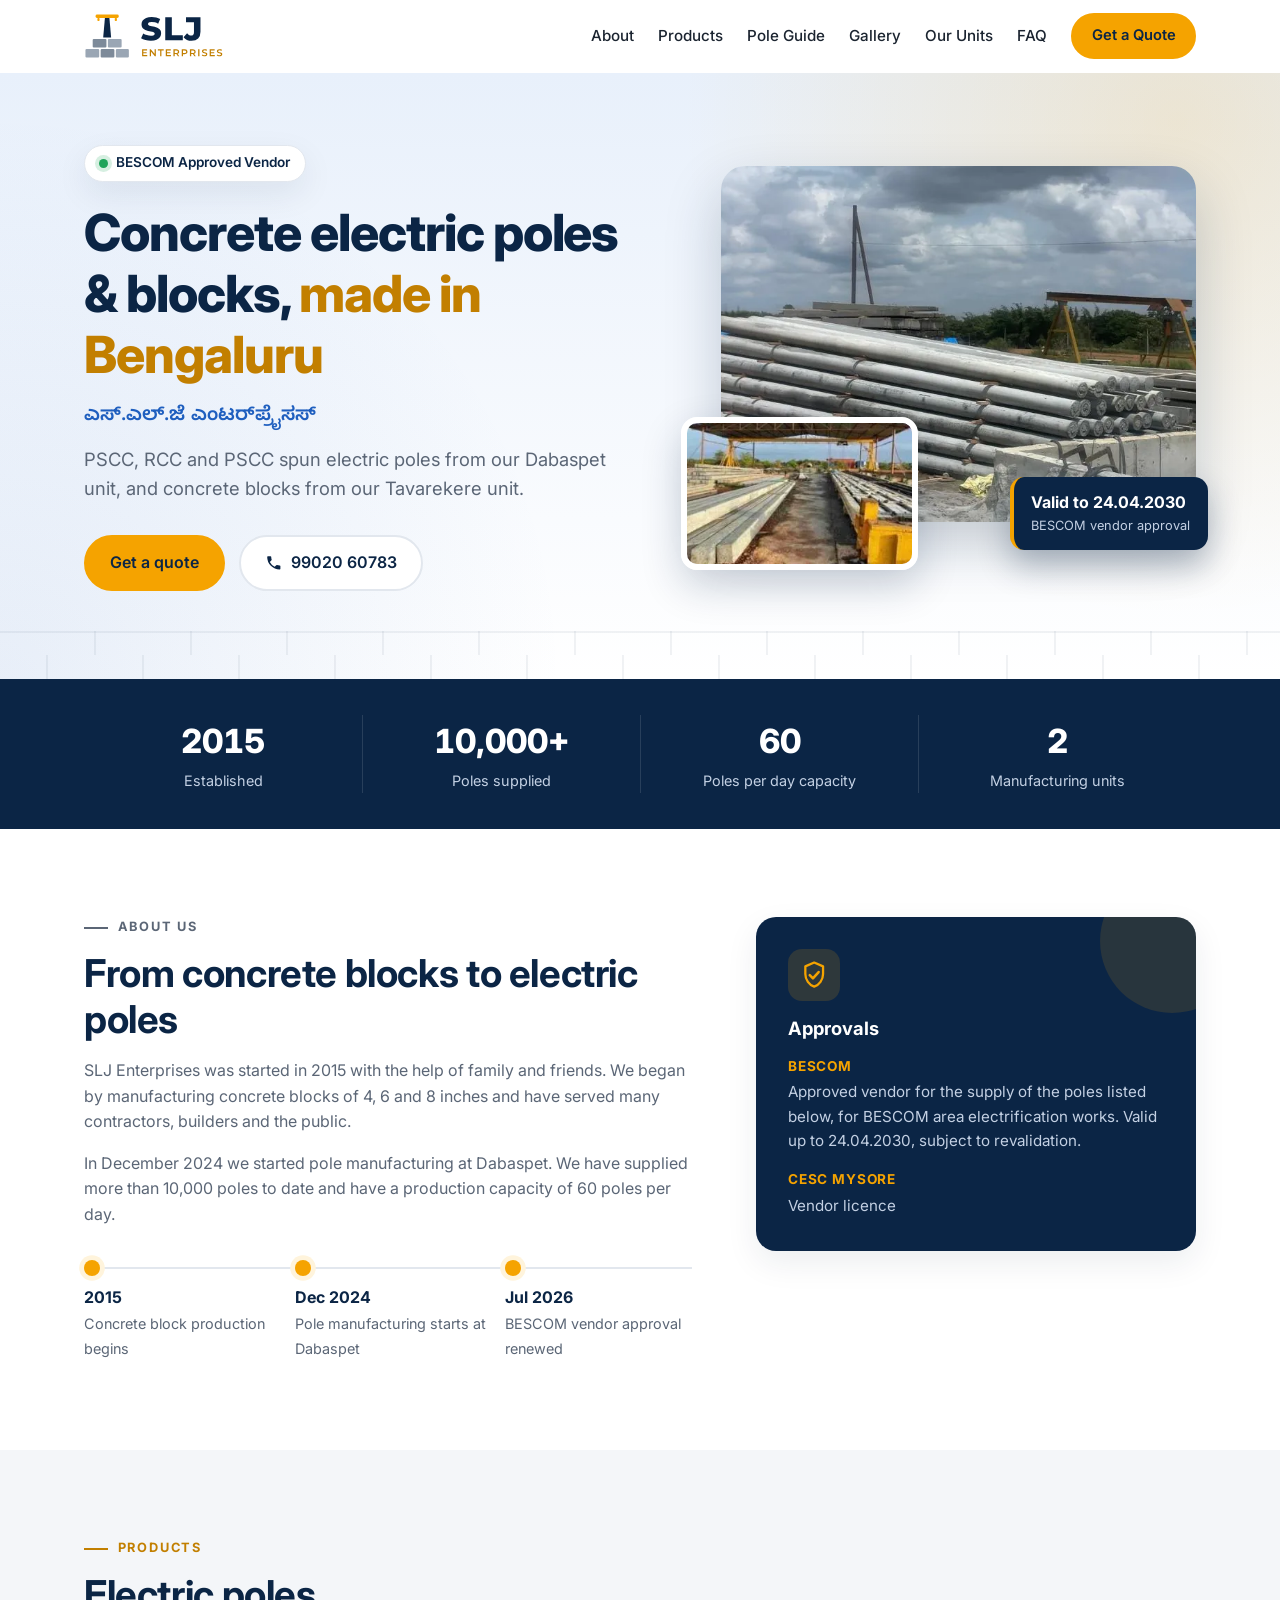
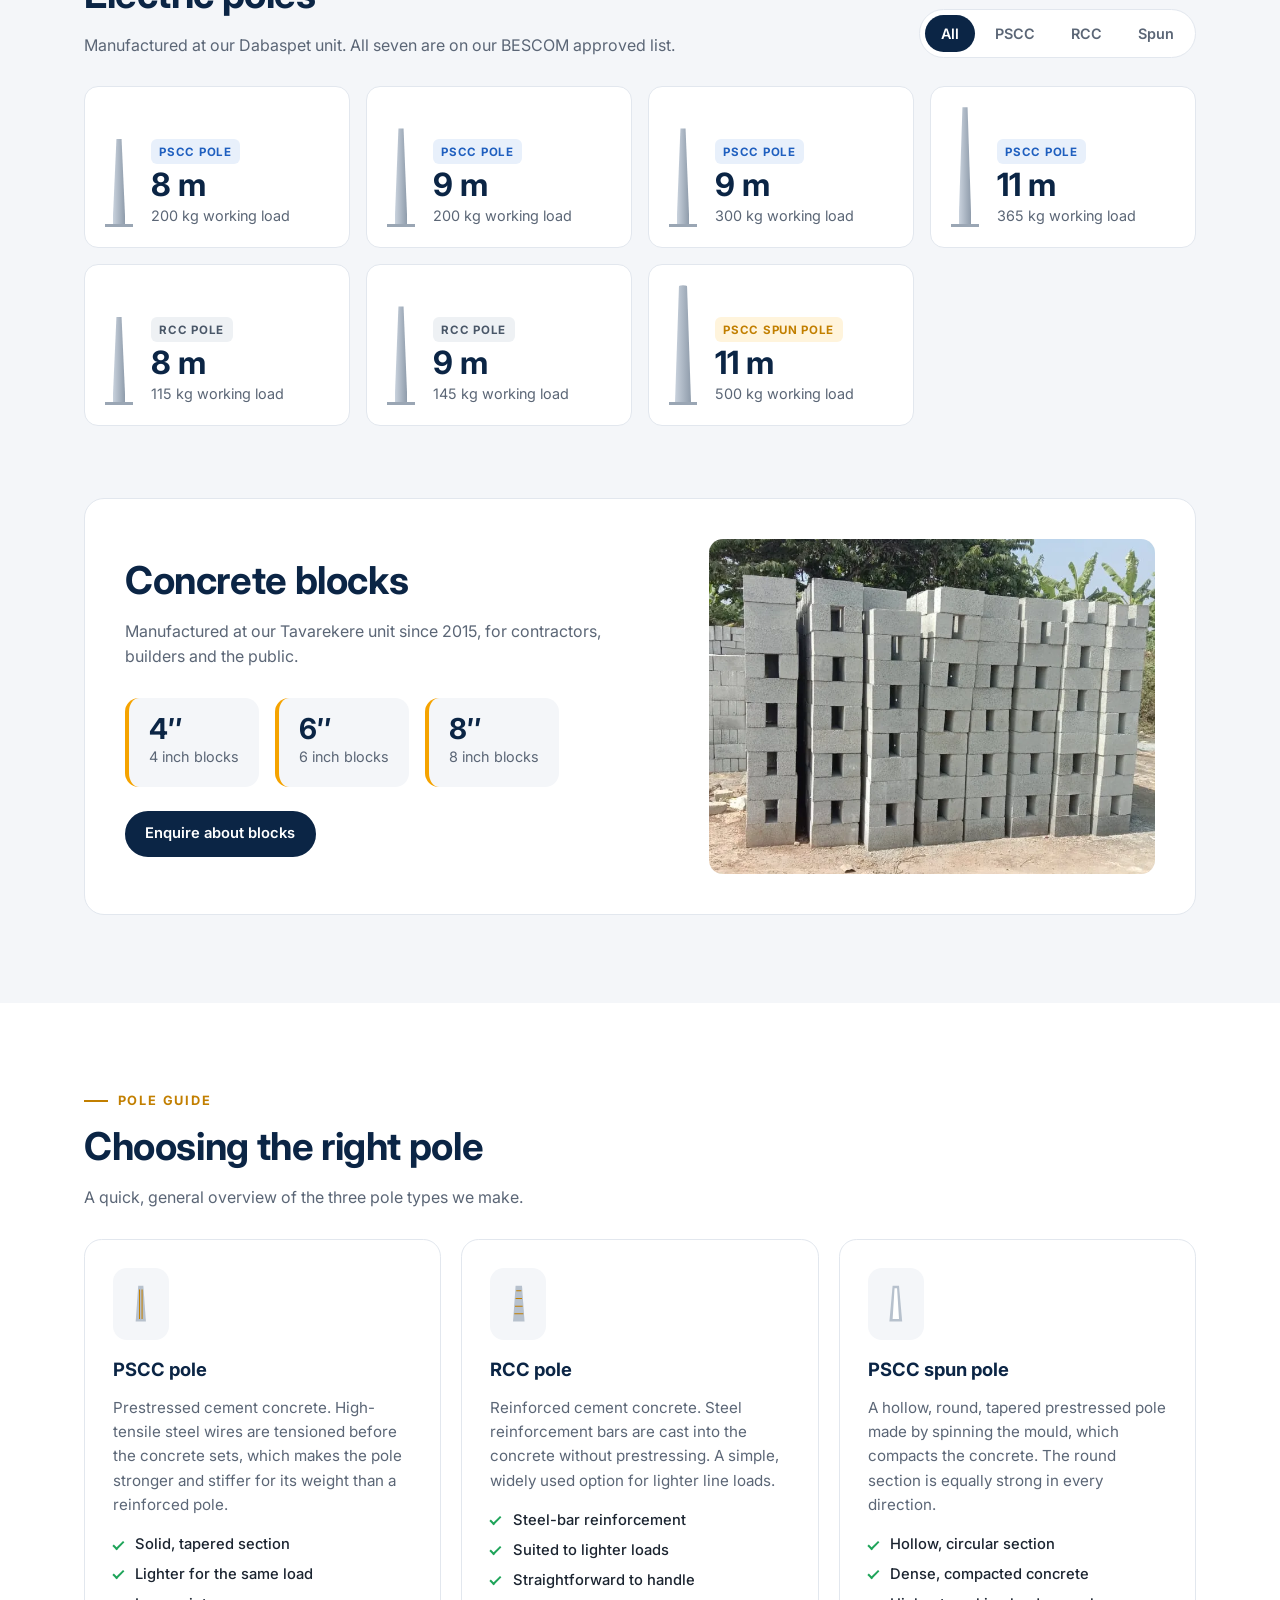
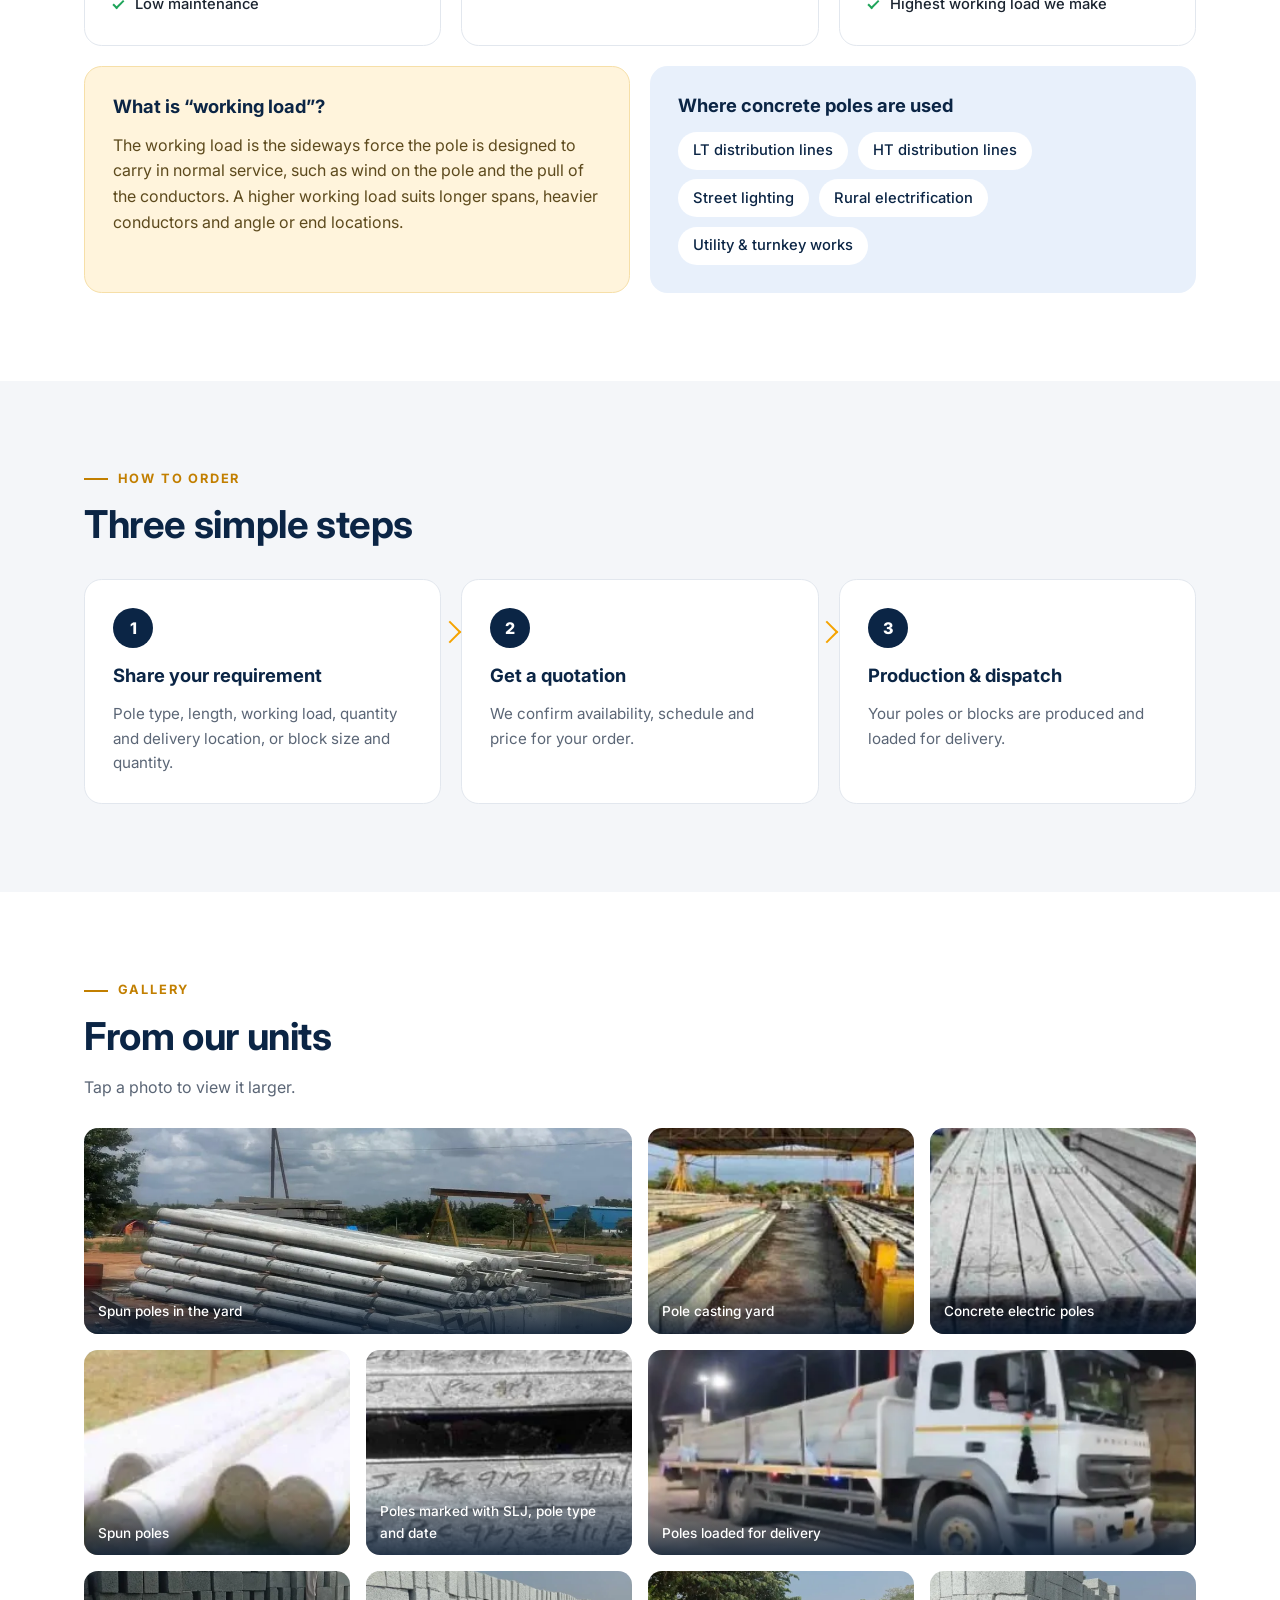
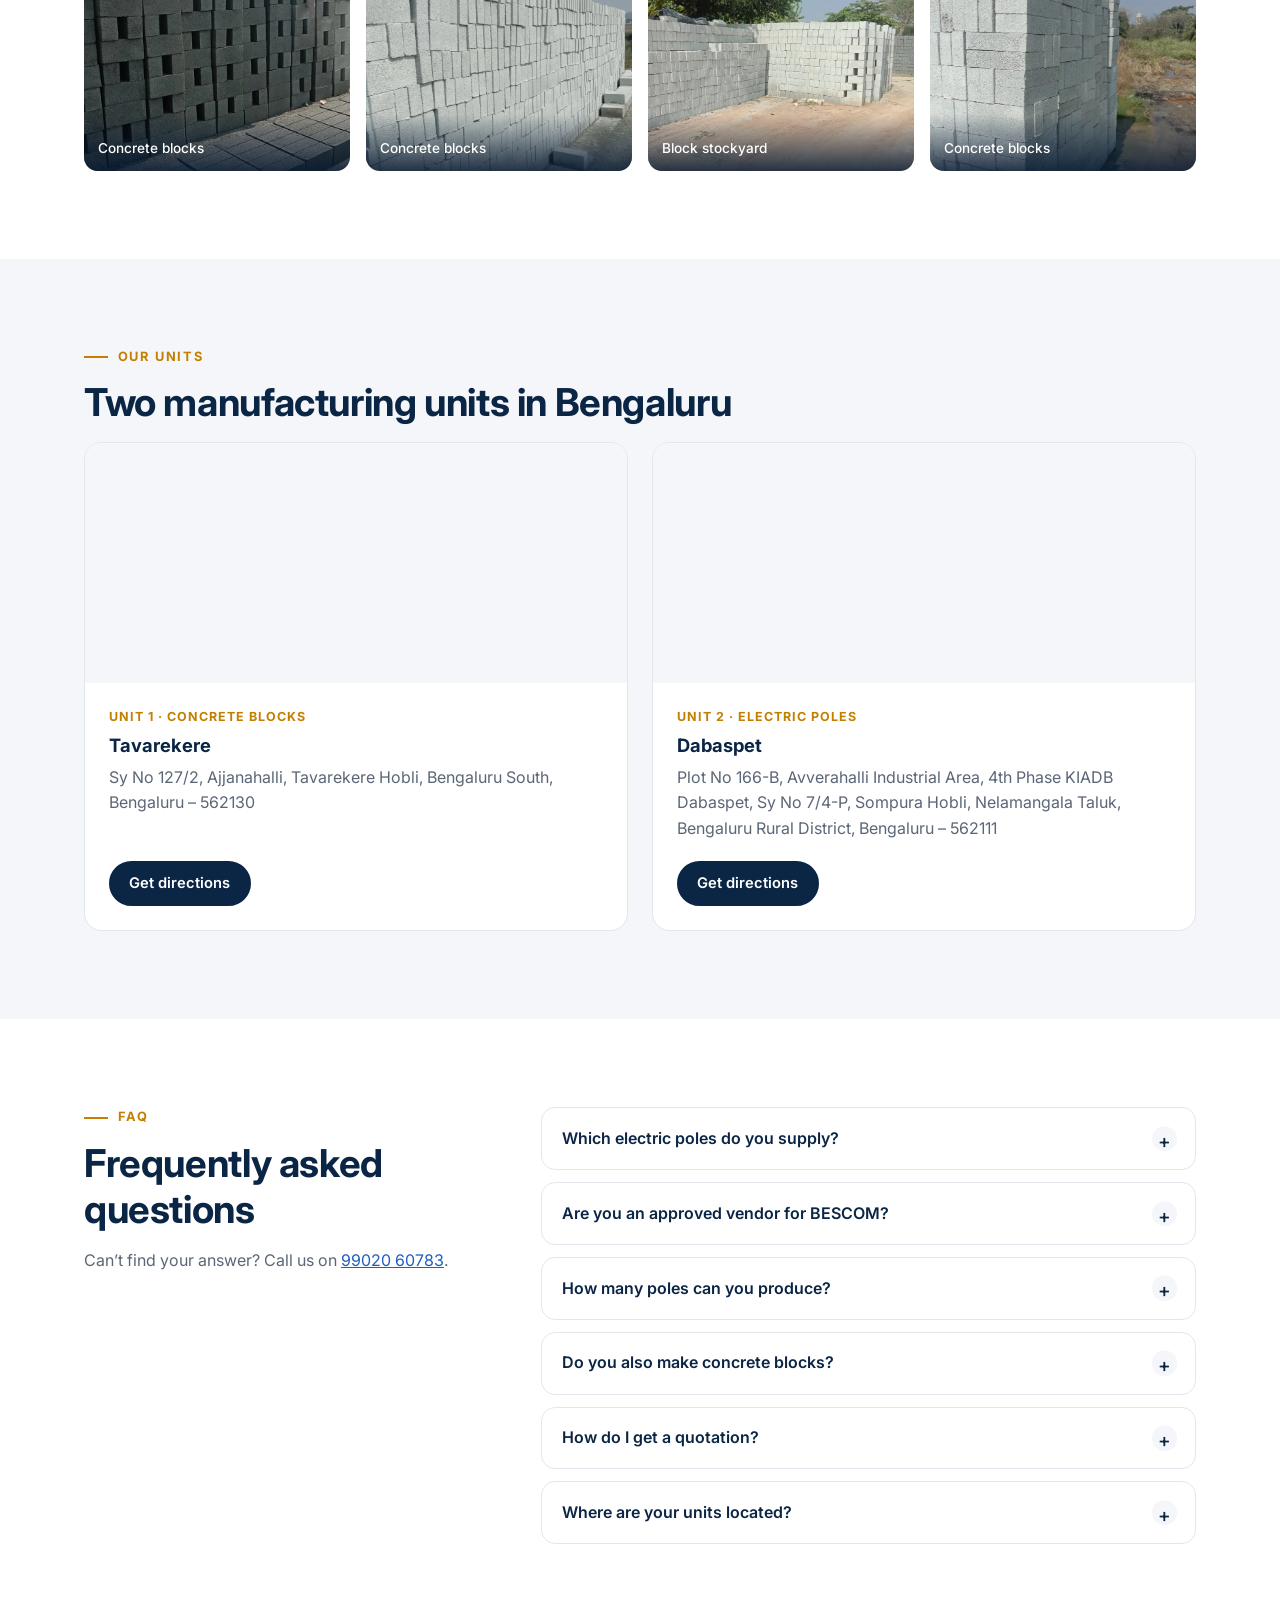
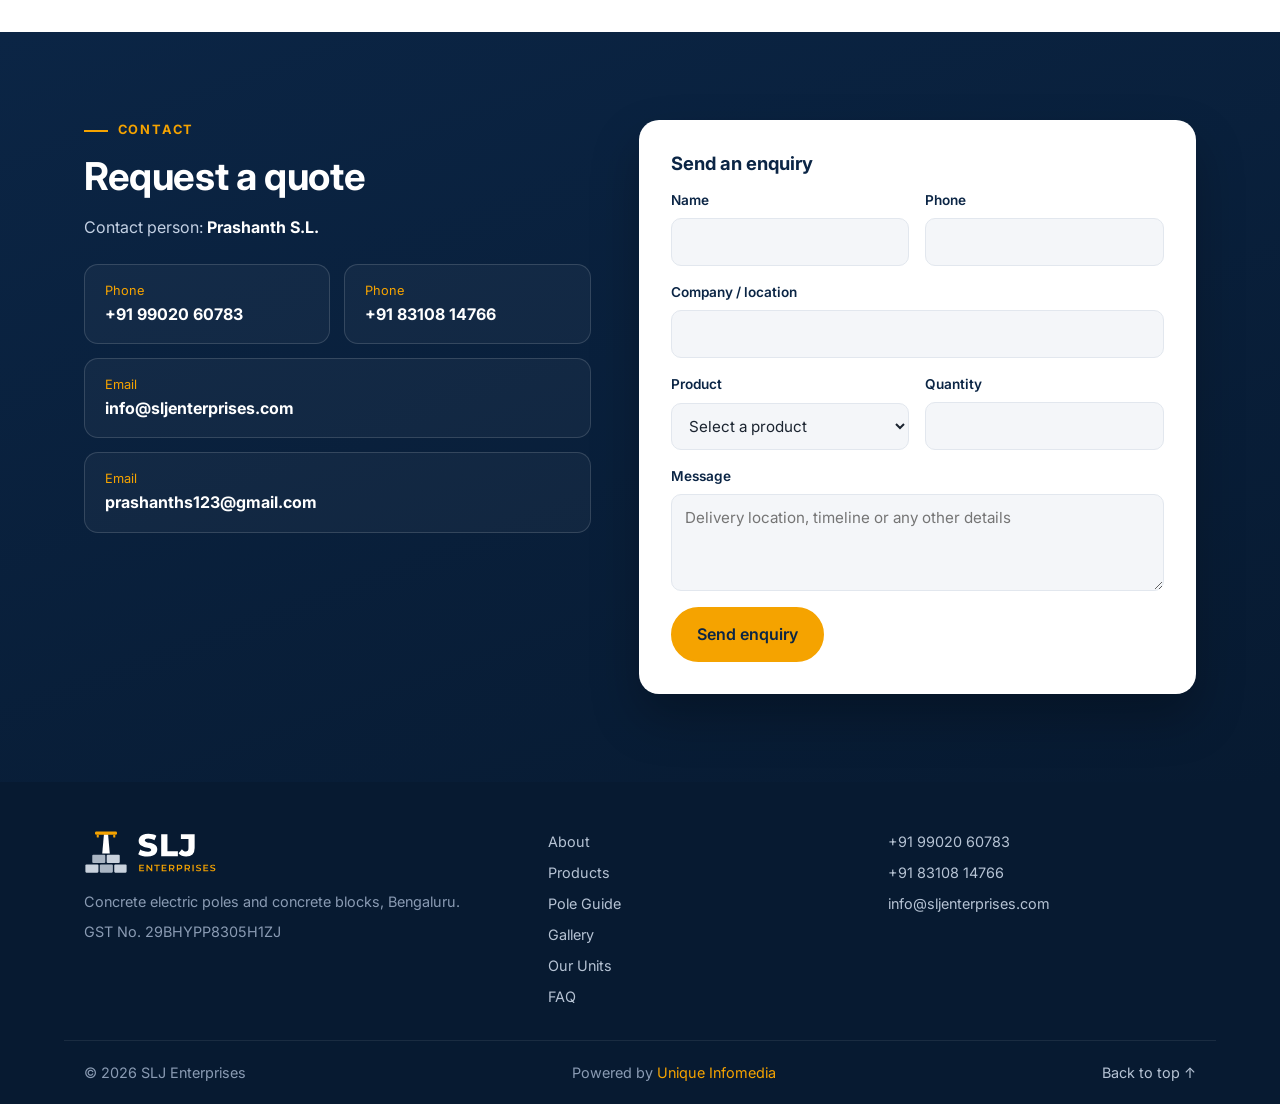
==== site/index.html @ 45c25c21 "Redesign site with new logo, pole guide, FAQ and enquiry form - New logo: electric pole standing on " ====
<!doctype html>
<html lang="en">
<head>
  <meta charset="utf-8">
  <meta name="viewport" content="width=device-width, initial-scale=1">
  <title>SLJ Enterprises | PSCC, RCC &amp; Spun Electric Poles, Concrete Blocks | Bengaluru</title>
  <meta name="description" content="SLJ Enterprises, Bengaluru: BESCOM approved vendor manufacturing PSCC, RCC and PSCC spun electric poles at Dabaspet, and concrete blocks at Tavarekere. Over 10,000 poles supplied.">
  <link rel="canonical" href="https://sljenterprises.com/">
  <meta name="theme-color" content="#0b2545">
  <meta property="og:title" content="SLJ Enterprises | Concrete Products">
  <meta property="og:description" content="BESCOM approved manufacturer of PSCC, RCC and spun electric poles, and concrete blocks, Bengaluru.">
  <meta property="og:url" content="https://sljenterprises.com/">
  <meta property="og:type" content="website">
  <meta property="og:image" content="https://sljenterprises.com/assets/img/spun-poles-yard.jpg">
  <link rel="icon" href="assets/favicon.svg?v=dev" type="image/svg+xml">
  <link rel="preconnect" href="https://fonts.googleapis.com">
  <link rel="preconnect" href="https://fonts.gstatic.com" crossorigin>
  <link href="https://fonts.googleapis.com/css2?family=Inter:wght@400;500;600;700;800&family=Noto+Sans+Kannada:wght@600&display=swap" rel="stylesheet">
  <link rel="stylesheet" href="assets/css/style.css?v=dev">
  <script type="application/ld+json">
  {
    "@context": "https://schema.org",
    "@type": "Organization",
    "name": "SLJ Enterprises",
    "url": "https://sljenterprises.com/",
    "logo": "https://sljenterprises.com/assets/logo.svg",
    "foundingDate": "2015",
    "telephone": ["+91-9902060783", "+91-8310814766"],
    "email": ["info@sljenterprises.com", "prashanths123@gmail.com"],
    "address": [
      {
        "@type": "PostalAddress",
        "streetAddress": "Sy No 127/2, Ajjanahalli, Tavarekere Hobli",
        "addressLocality": "Bengaluru South",
        "addressRegion": "Karnataka",
        "postalCode": "562130",
        "addressCountry": "IN"
      },
      {
        "@type": "PostalAddress",
        "streetAddress": "Plot No 166-B, Avverahalli Industrial Area, 4th Phase KIADB Dabaspet, Sy No 7/4-P, Sompura Hobli, Nelamangala Taluk",
        "addressLocality": "Bengaluru Rural District",
        "addressRegion": "Karnataka",
        "postalCode": "562111",
        "addressCountry": "IN"
      }
    ]
  }
  </script>
</head>
<body id="top">
  <a class="skip-link" href="#main">Skip to content</a>

  <header class="header">
    <div class="container header__inner">
      <a class="brand" href="#top" aria-label="SLJ Enterprises, back to top">
        <img src="assets/logo.svg?v=dev" alt="SLJ Enterprises" width="194" height="64">
      </a>
      <button class="nav-toggle" aria-expanded="false" aria-controls="nav" aria-label="Open menu">
        <span></span><span></span><span></span>
      </button>
      <nav class="nav" id="nav" aria-label="Main">
        <a href="#about">About</a>
        <a href="#products">Products</a>
        <a href="#guide">Pole Guide</a>
        <a href="#gallery">Gallery</a>
        <a href="#units">Our Units</a>
        <a href="#faq">FAQ</a>
        <a href="#contact" class="btn btn--small">Get a Quote</a>
      </nav>
    </div>
  </header>

  <main id="main">
    <!-- Hero -->
    <section class="hero">
      <div class="container hero__grid">
        <div class="hero__text">
          <span class="chip"><span class="chip__dot" aria-hidden="true"></span>BESCOM Approved Vendor</span>
          <h1>Concrete electric poles &amp; blocks, <span class="accent">made in Bengaluru</span></h1>
          <p class="kn" lang="kn">ಎಸ್.ಎಲ್.ಜೆ ಎಂಟರ್‌ಪ್ರೈಸಸ್</p>
          <p class="lead">PSCC, RCC and PSCC spun electric poles from our Dabaspet unit, and concrete blocks from our Tavarekere unit.</p>
          <div class="hero__actions">
            <a href="#contact" class="btn btn--amber">Get a quote</a>
            <a href="tel:+919902060783" class="btn btn--ghost">
              <svg viewBox="0 0 24 24" aria-hidden="true"><path d="M6.6 10.8a15.1 15.1 0 0 0 6.6 6.6l2.2-2.2a1 1 0 0 1 1-.25 11.4 11.4 0 0 0 3.6.57 1 1 0 0 1 1 1V20a1 1 0 0 1-1 1A17 17 0 0 1 3 4a1 1 0 0 1 1-1h3.5a1 1 0 0 1 1 1c0 1.25.2 2.45.57 3.57a1 1 0 0 1-.25 1z"/></svg>
              99020 60783
            </a>
          </div>
        </div>
        <div class="hero__media">
          <picture class="hero__main">
            <source srcset="assets/img/spun-poles-yard.webp" type="image/webp">
            <img src="assets/img/spun-poles-yard.jpg" alt="Stack of concrete spun poles in the SLJ Enterprises yard" width="960" height="512" fetchpriority="high">
          </picture>
          <picture class="hero__inset">
            <source srcset="assets/img/casting-yard.webp" type="image/webp">
            <img src="assets/img/casting-yard.jpg" alt="Pole casting yard with gantry" width="336" height="175">
          </picture>
          <div class="hero__badge">
            <strong>Valid to 24.04.2030</strong>
            <span>BESCOM vendor approval</span>
          </div>
        </div>
      </div>
    </section>

    <!-- Key numbers -->
    <section class="stats" aria-label="Key facts">
      <div class="container stats__grid">
        <div class="stat"><strong data-count="2015" data-plain="1">2015</strong><span>Established</span></div>
        <div class="stat"><strong data-count="10000" data-suffix="+">10,000+</strong><span>Poles supplied</span></div>
        <div class="stat"><strong data-count="60">60</strong><span>Poles per day capacity</span></div>
        <div class="stat"><strong data-count="2">2</strong><span>Manufacturing units</span></div>
      </div>
    </section>

    <!-- About + approval -->
    <section class="section" id="about">
      <div class="container about">
        <div>
          <p class="eyebrow">About us</p>
          <h2>From concrete blocks to electric poles</h2>
          <p>SLJ Enterprises was started in 2015 with the help of family and friends. We began by manufacturing concrete blocks of 4, 6 and 8 inches and have served many contractors, builders and the public.</p>
          <p>In December 2024 we started pole manufacturing at Dabaspet. We have supplied more than 10,000 poles to date and have a production capacity of 60 poles per day.</p>
          <ul class="timeline">
            <li><strong>2015</strong><span>Concrete block production begins</span></li>
            <li><strong>Dec 2024</strong><span>Pole manufacturing starts at Dabaspet</span></li>
            <li><strong>Jul 2026</strong><span>BESCOM vendor approval renewed</span></li>
          </ul>
        </div>
        <aside class="approval-card" aria-label="Approvals">
          <div class="approval-card__icon" aria-hidden="true">
            <svg viewBox="0 0 24 24"><path d="M12 2l7 3v6c0 4.6-3 8.7-7 10-4-1.3-7-5.4-7-10V5z" fill="none" stroke="currentColor" stroke-width="1.8" stroke-linejoin="round"/><path d="M8.5 12l2.5 2.5 4.5-5" fill="none" stroke="currentColor" stroke-width="2" stroke-linecap="round" stroke-linejoin="round"/></svg>
          </div>
          <h3>Approvals</h3>
          <dl>
            <div><dt>BESCOM</dt><dd>Approved vendor for the supply of the poles listed below, for BESCOM area electrification works. Valid up to 24.04.2030, subject to revalidation.</dd></div>
            <div><dt>CESC Mysore</dt><dd>Vendor licence</dd></div>
          </dl>
        </aside>
      </div>
    </section>

    <!-- Products -->
    <section class="section section--alt" id="products">
      <div class="container">
        <div class="section__head">
          <div>
            <p class="eyebrow">Products</p>
            <h2>Electric poles</h2>
            <p class="section__intro">Manufactured at our Dabaspet unit. All seven are on our BESCOM approved list.</p>
          </div>
          <div class="filter" role="group" aria-label="Filter poles by type">
            <button type="button" data-filter="all" aria-pressed="true">All</button>
            <button type="button" data-filter="pscc" aria-pressed="false">PSCC</button>
            <button type="button" data-filter="rcc" aria-pressed="false">RCC</button>
            <button type="button" data-filter="spun" aria-pressed="false">Spun</button>
          </div>
        </div>

        <ul class="poles">
          <li class="pole-card" data-type="pscc" style="--len: 8">
            <div class="pole-card__viz" aria-hidden="true"><span></span></div>
            <div class="pole-card__body"><span class="tag">PSCC pole</span><strong>8 m</strong><span>200 kg working load</span></div>
          </li>
          <li class="pole-card" data-type="pscc" style="--len: 9">
            <div class="pole-card__viz" aria-hidden="true"><span></span></div>
            <div class="pole-card__body"><span class="tag">PSCC pole</span><strong>9 m</strong><span>200 kg working load</span></div>
          </li>
          <li class="pole-card" data-type="pscc" style="--len: 9">
            <div class="pole-card__viz" aria-hidden="true"><span></span></div>
            <div class="pole-card__body"><span class="tag">PSCC pole</span><strong>9 m</strong><span>300 kg working load</span></div>
          </li>
          <li class="pole-card" data-type="pscc" style="--len: 11">
            <div class="pole-card__viz" aria-hidden="true"><span></span></div>
            <div class="pole-card__body"><span class="tag">PSCC pole</span><strong>11 m</strong><span>365 kg working load</span></div>
          </li>
          <li class="pole-card" data-type="rcc" style="--len: 8">
            <div class="pole-card__viz" aria-hidden="true"><span></span></div>
            <div class="pole-card__body"><span class="tag tag--rcc">RCC pole</span><strong>8 m</strong><span>115 kg working load</span></div>
          </li>
          <li class="pole-card" data-type="rcc" style="--len: 9">
            <div class="pole-card__viz" aria-hidden="true"><span></span></div>
            <div class="pole-card__body"><span class="tag tag--rcc">RCC pole</span><strong>9 m</strong><span>145 kg working load</span></div>
          </li>
          <li class="pole-card pole-card--spun" data-type="spun" style="--len: 11">
            <div class="pole-card__viz" aria-hidden="true"><span></span></div>
            <div class="pole-card__body"><span class="tag tag--spun">PSCC spun pole</span><strong>11 m</strong><span>500 kg working load</span></div>
          </li>
        </ul>

        <div class="product-row">
          <div>
            <h2>Concrete blocks</h2>
            <p class="section__intro">Manufactured at our Tavarekere unit since 2015, for contractors, builders and the public.</p>
            <ul class="sizes">
              <li><strong>4&Prime;</strong><span>4 inch blocks</span></li>
              <li><strong>6&Prime;</strong><span>6 inch blocks</span></li>
              <li><strong>8&Prime;</strong><span>8 inch blocks</span></li>
            </ul>
            <a href="#contact" class="btn btn--small product-row__cta">Enquire about blocks</a>
          </div>
          <picture class="product-row__photo">
            <source srcset="assets/img/blocks-stack-1.webp" type="image/webp">
            <img src="assets/img/blocks-stack-1.jpg" alt="Stacked concrete blocks" width="780" height="957" loading="lazy">
          </picture>
        </div>
      </div>
    </section>

    <!-- Pole guide: general product knowledge -->
    <section class="section" id="guide">
      <div class="container">
        <p class="eyebrow">Pole guide</p>
        <h2>Choosing the right pole</h2>
        <p class="section__intro">A quick, general overview of the three pole types we make.</p>
        <div class="guide">
          <article class="guide__card">
            <div class="guide__icon" aria-hidden="true"><svg viewBox="0 0 40 64"><path d="M16 4h8l4 56H12z"/><path class="wire" d="M18 10v46M22 10v46"/></svg></div>
            <h3>PSCC pole</h3>
            <p>Prestressed cement concrete. High-tensile steel wires are tensioned before the concrete sets, which makes the pole stronger and stiffer for its weight than a reinforced pole.</p>
            <ul><li>Solid, tapered section</li><li>Lighter for the same load</li><li>Low maintenance</li></ul>
          </article>
          <article class="guide__card">
            <div class="guide__icon" aria-hidden="true"><svg viewBox="0 0 40 64"><path d="M15 4h10l4 56H11z"/><path class="wire" d="M16 12h8M15 24h10M14 36h12M13 48h14"/></svg></div>
            <h3>RCC pole</h3>
            <p>Reinforced cement concrete. Steel reinforcement bars are cast into the concrete without prestressing. A simple, widely used option for lighter line loads.</p>
            <ul><li>Steel-bar reinforcement</li><li>Suited to lighter loads</li><li>Straightforward to handle</li></ul>
          </article>
          <article class="guide__card">
            <div class="guide__icon" aria-hidden="true"><svg viewBox="0 0 40 64"><path d="M15 4h10l5 56H10z"/><path class="hollow" d="M18 8h4l3 48h-10z"/></svg></div>
            <h3>PSCC spun pole</h3>
            <p>A hollow, round, tapered prestressed pole made by spinning the mould, which compacts the concrete. The round section is equally strong in every direction.</p>
            <ul><li>Hollow, circular section</li><li>Dense, compacted concrete</li><li>Highest working load we make</li></ul>
          </article>
        </div>

        <div class="guide__extra">
          <div class="note">
            <h3>What is &ldquo;working load&rdquo;?</h3>
            <p>The working load is the sideways force the pole is designed to carry in normal service, such as wind on the pole and the pull of the conductors. A higher working load suits longer spans, heavier conductors and angle or end locations.</p>
          </div>
          <div class="uses">
            <h3>Where concrete poles are used</h3>
            <ul class="tags">
              <li>LT distribution lines</li>
              <li>HT distribution lines</li>
              <li>Street lighting</li>
              <li>Rural electrification</li>
              <li>Utility &amp; turnkey works</li>
            </ul>
          </div>
        </div>
      </div>
    </section>

    <!-- How to order -->
    <section class="section section--alt" id="order">
      <div class="container">
        <p class="eyebrow">How to order</p>
        <h2>Three simple steps</h2>
        <ol class="steps">
          <li>
            <span class="steps__num">1</span>
            <h3>Share your requirement</h3>
            <p>Pole type, length, working load, quantity and delivery location, or block size and quantity.</p>
          </li>
          <li>
            <span class="steps__num">2</span>
            <h3>Get a quotation</h3>
            <p>We confirm availability, schedule and price for your order.</p>
          </li>
          <li>
            <span class="steps__num">3</span>
            <h3>Production &amp; dispatch</h3>
            <p>Your poles or blocks are produced and loaded for delivery.</p>
          </li>
        </ol>
      </div>
    </section>

    <!-- Gallery -->
    <section class="section" id="gallery">
      <div class="container">
        <p class="eyebrow">Gallery</p>
        <h2>From our units</h2>
        <p class="section__intro">Tap a photo to view it larger.</p>
        <div class="gallery">
          <figure class="gallery__wide">
            <picture><source srcset="assets/img/spun-poles-yard.webp" type="image/webp"><img src="assets/img/spun-poles-yard.jpg" alt="Stack of concrete spun poles in the yard" width="960" height="512" loading="lazy"></picture>
            <figcaption>Spun poles in the yard</figcaption>
          </figure>
          <figure>
            <picture><source srcset="assets/img/casting-yard.webp" type="image/webp"><img src="assets/img/casting-yard.jpg" alt="Pole casting yard with gantry" width="336" height="175" loading="lazy"></picture>
            <figcaption>Pole casting yard</figcaption>
          </figure>
          <figure>
            <picture><source srcset="assets/img/poles-square-stack.webp" type="image/webp"><img src="assets/img/poles-square-stack.jpg" alt="Stacked concrete electric poles" width="336" height="175" loading="lazy"></picture>
            <figcaption>Concrete electric poles</figcaption>
          </figure>
          <figure>
            <picture><source srcset="assets/img/spun-poles-closeup.webp" type="image/webp"><img src="assets/img/spun-poles-closeup.jpg" alt="Concrete spun poles" width="336" height="175" loading="lazy"></picture>
            <figcaption>Spun poles</figcaption>
          </figure>
          <figure>
            <picture><source srcset="assets/img/poles-marked.webp" type="image/webp"><img src="assets/img/poles-marked.jpg" alt="Poles marked with SLJ, pole type and date" width="336" height="175" loading="lazy"></picture>
            <figcaption>Poles marked with SLJ, pole type and date</figcaption>
          </figure>
          <figure class="gallery__wide">
            <picture><source srcset="assets/img/poles-truck-delivery.webp" type="image/webp"><img src="assets/img/poles-truck-delivery.jpg" alt="Truck loaded with concrete poles" width="631" height="307" loading="lazy"></picture>
            <figcaption>Poles loaded for delivery</figcaption>
          </figure>
          <figure>
            <picture><source srcset="assets/img/blocks-curing.webp" type="image/webp"><img src="assets/img/blocks-curing.jpg" alt="Concrete blocks" width="720" height="1280" loading="lazy"></picture>
            <figcaption>Concrete blocks</figcaption>
          </figure>
          <figure>
            <picture><source srcset="assets/img/blocks-wall.webp" type="image/webp"><img src="assets/img/blocks-wall.jpg" alt="Long stack of concrete blocks" width="780" height="957" loading="lazy"></picture>
            <figcaption>Concrete blocks</figcaption>
          </figure>
          <figure>
            <picture><source srcset="assets/img/blocks-stack-2.webp" type="image/webp"><img src="assets/img/blocks-stack-2.jpg" alt="Concrete blocks stacked in the yard" width="780" height="957" loading="lazy"></picture>
            <figcaption>Block stockyard</figcaption>
          </figure>
          <figure>
            <picture><source srcset="assets/img/blocks-stack-3.webp" type="image/webp"><img src="assets/img/blocks-stack-3.jpg" alt="Tall stack of concrete blocks" width="780" height="957" loading="lazy"></picture>
            <figcaption>Concrete blocks</figcaption>
          </figure>
        </div>
      </div>
    </section>

    <!-- Units -->
    <section class="section section--alt" id="units">
      <div class="container">
        <p class="eyebrow">Our units</p>
        <h2>Two manufacturing units in Bengaluru</h2>
        <div class="units">
          <article class="unit">
            <iframe title="Map of the Tavarekere unit" src="https://maps.google.com/maps?q=12.934910,77.373375&amp;z=15&amp;output=embed" loading="lazy" referrerpolicy="no-referrer-when-downgrade"></iframe>
            <div class="unit__body">
              <span class="unit__tag">Unit 1 &middot; Concrete blocks</span>
              <h3>Tavarekere</h3>
              <address>Sy No 127/2, Ajjanahalli, Tavarekere Hobli, Bengaluru South, Bengaluru &ndash; 562130</address>
              <a class="btn btn--small" href="https://www.google.com/maps?q=12.93490982055664,77.37337493896484&amp;z=17&amp;hl=en" target="_blank" rel="noopener">Get directions</a>
            </div>
          </article>
          <article class="unit">
            <iframe title="Map of the Dabaspet unit" src="https://maps.google.com/maps?q=13.196496,77.249687&amp;z=15&amp;output=embed" loading="lazy" referrerpolicy="no-referrer-when-downgrade"></iframe>
            <div class="unit__body">
              <span class="unit__tag">Unit 2 &middot; Electric poles</span>
              <h3>Dabaspet</h3>
              <address>Plot No 166-B, Avverahalli Industrial Area, 4th Phase KIADB Dabaspet, Sy No 7/4-P, Sompura Hobli, Nelamangala Taluk, Bengaluru Rural District, Bengaluru &ndash; 562111</address>
              <a class="btn btn--small" href="https://www.google.com/maps?q=13.19649600982666,77.24968719482422&amp;z=17&amp;hl=en" target="_blank" rel="noopener">Get directions</a>
            </div>
          </article>
        </div>
      </div>
    </section>

    <!-- FAQ -->
    <section class="section" id="faq">
      <div class="container faq">
        <div>
          <p class="eyebrow">FAQ</p>
          <h2>Frequently asked questions</h2>
          <p class="section__intro">Can&rsquo;t find your answer? Call us on <a href="tel:+919902060783">99020 60783</a>.</p>
        </div>
        <div class="faq__list">
          <details>
            <summary>Which electric poles do you supply?</summary>
            <p>PSCC poles of 8 m (200 kg), 9 m (200 kg and 300 kg) and 11 m (365 kg); RCC poles of 8 m (115 kg) and 9 m (145 kg); and an 11 m PSCC spun pole (500 kg). Figures in brackets are working loads.</p>
          </details>
          <details>
            <summary>Are you an approved vendor for BESCOM?</summary>
            <p>Yes. SLJ Enterprises is an approved vendor to BESCOM for all seven poles above. The approval was renewed in July 2026 and is valid up to 24.04.2030, subject to revalidation. We also hold a vendor licence from CESC Mysore.</p>
          </details>
          <details>
            <summary>How many poles can you produce?</summary>
            <p>Our production capacity is 60 poles per day, and we have supplied more than 10,000 poles to date.</p>
          </details>
          <details>
            <summary>Do you also make concrete blocks?</summary>
            <p>Yes. We have made concrete blocks of 4, 6 and 8 inches at our Tavarekere unit since 2015.</p>
          </details>
          <details>
            <summary>How do I get a quotation?</summary>
            <p>Use the enquiry form below or call us. Tell us the pole type, length, working load, quantity and delivery location (or block size and quantity) and we will get back to you with a quote.</p>
          </details>
          <details>
            <summary>Where are your units located?</summary>
            <p>Unit 1 (concrete blocks) is at Ajjanahalli, Tavarekere Hobli, Bengaluru South. Unit 2 (electric poles) is in the KIADB Dabaspet industrial area, Nelamangala Taluk, Bengaluru Rural District.</p>
          </details>
        </div>
      </div>
    </section>

    <!-- Contact -->
    <section class="section section--dark" id="contact">
      <div class="container contact-grid">
        <div>
          <p class="eyebrow">Contact</p>
          <h2>Request a quote</h2>
          <p>Contact person: <strong>Prashanth S.L.</strong></p>
          <div class="contact">
            <a class="contact__item" href="tel:+919902060783"><span>Phone</span><strong>+91 99020 60783</strong></a>
            <a class="contact__item" href="tel:+918310814766"><span>Phone</span><strong>+91 83108 14766</strong></a>
            <a class="contact__item contact__item--wide" href="mailto:info@sljenterprises.com?subject=Enquiry%20from%20sljenterprises.com"><span>Email</span><strong>info@sljenterprises.com</strong></a>
            <a class="contact__item contact__item--wide" href="mailto:prashanths123@gmail.com?subject=Enquiry%20from%20sljenterprises.com"><span>Email</span><strong>prashanths123@gmail.com</strong></a>
          </div>
        </div>

        <form class="form" id="enquiry-form" novalidate>
          <h3>Send an enquiry</h3>
          <div class="form__row">
            <label>Name<input name="name" type="text" autocomplete="name" required></label>
            <label>Phone<input name="phone" type="tel" autocomplete="tel" inputmode="tel" pattern="[0-9 +\-]{10,15}" required></label>
          </div>
          <label>Company / location<input name="company" type="text" autocomplete="organization"></label>
          <div class="form__row">
            <label>Product
              <select name="product" required>
                <option value="">Select a product</option>
                <option>PSCC pole 8 m - 200 kg</option>
                <option>PSCC pole 9 m - 200 kg</option>
                <option>PSCC pole 9 m - 300 kg</option>
                <option>PSCC pole 11 m - 365 kg</option>
                <option>RCC pole 8 m - 115 kg</option>
                <option>RCC pole 9 m - 145 kg</option>
                <option>PSCC spun pole 11 m - 500 kg</option>
                <option>Concrete blocks 4 inch</option>
                <option>Concrete blocks 6 inch</option>
                <option>Concrete blocks 8 inch</option>
                <option>Other / not sure</option>
              </select>
            </label>
            <label>Quantity<input name="quantity" type="text" inputmode="numeric"></label>
          </div>
          <label>Message<textarea name="message" rows="3" placeholder="Delivery location, timeline or any other details"></textarea></label>
          <button type="submit" class="btn btn--amber">Send enquiry</button>
          <p class="form__note" hidden>Your email app should now open with the enquiry filled in. Please press send there. If nothing opened, call us on 99020 60783.</p>
        </form>
      </div>
    </section>
  </main>

  <footer class="footer">
    <div class="container footer__grid">
      <div class="footer__brand">
        <img src="assets/logo-white.svg?v=dev" alt="SLJ Enterprises" width="194" height="64" loading="lazy">
        <p>Concrete electric poles and concrete blocks, Bengaluru.</p>
        <p>GST No. 29BHYPP8305H1ZJ</p>
      </div>
      <nav class="footer__links" aria-label="Footer">
        <a href="#about">About</a>
        <a href="#products">Products</a>
        <a href="#guide">Pole Guide</a>
        <a href="#gallery">Gallery</a>
        <a href="#units">Our Units</a>
        <a href="#faq">FAQ</a>
      </nav>
      <div class="footer__contact">
        <a href="tel:+919902060783">+91 99020 60783</a>
        <a href="tel:+918310814766">+91 83108 14766</a>
        <a href="mailto:info@sljenterprises.com">info@sljenterprises.com</a>
      </div>
    </div>
    <div class="container footer__bottom">
      <span>&copy; <span id="year">2026</span> SLJ Enterprises</span>
      <span>Powered by <a class="footer__credit" href="https://www.uniqueinfomedia.co.in/" target="_blank" rel="noopener">Unique Infomedia</a></span>
      <a href="#top">Back to top &uarr;</a>
    </div>
  </footer>

  <!-- Quick actions on phones -->
  <div class="action-bar" aria-label="Quick actions">
    <a href="tel:+919902060783">
      <svg viewBox="0 0 24 24" aria-hidden="true"><path d="M6.6 10.8a15.1 15.1 0 0 0 6.6 6.6l2.2-2.2a1 1 0 0 1 1-.25 11.4 11.4 0 0 0 3.6.57 1 1 0 0 1 1 1V20a1 1 0 0 1-1 1A17 17 0 0 1 3 4a1 1 0 0 1 1-1h3.5a1 1 0 0 1 1 1c0 1.25.2 2.45.57 3.57a1 1 0 0 1-.25 1z"/></svg>
      Call
    </a>
    <a href="#contact" class="action-bar__primary">Get a quote</a>
  </div>

  <dialog class="lightbox" id="lightbox" aria-label="Photo viewer">
    <figure>
      <img alt="">
      <figcaption></figcaption>
    </figure>
    <button type="button" class="lightbox__btn lightbox__close" data-close aria-label="Close">&times;</button>
    <button type="button" class="lightbox__btn lightbox__prev" data-prev aria-label="Previous photo">&lsaquo;</button>
    <button type="button" class="lightbox__btn lightbox__next" data-next aria-label="Next photo">&rsaquo;</button>
  </dialog>

  <script src="assets/js/main.js?v=dev" defer></script>
</body>
</html>
---- site/assets/css/style.css ----
/*
 * Sizes are in rem so the whole layout scales with the root font size,
 * which steps up on large and very large screens (see "Large screens").
 */
:root {
  --navy: #0b2545;
  --navy-2: #13355f;
  --blue: #1f5fbf;
  --blue-light: #e8f0fb;
  --amber: #f5a300;
  --amber-dark: #c27f00;
  --amber-light: #fff4dc;
  --concrete: #9aa6b4;
  --ink: #1b2430;
  --muted: #5b6676;
  --bg: #ffffff;
  --bg-alt: #f4f6f9;
  --border: #e2e7ee;
  --radius: 0.875rem;
  --shadow: 0 0.75rem 2rem rgba(11, 37, 69, 0.08);
  --max: 72rem;
  --gutter: 1.25rem;
  --header-h: 4.5rem;
  --section-y: 5.5rem;
}

*, *::before, *::after { box-sizing: border-box; }

html { font-size: 100%; scroll-behavior: smooth; scroll-padding-top: calc(var(--header-h) + 0.5rem); }

body {
  margin: 0;
  font-family: "Inter", system-ui, -apple-system, "Segoe UI", Roboto, sans-serif;
  color: var(--ink);
  background: var(--bg);
  line-height: 1.6;
}

img { max-width: 100%; height: auto; display: block; }
a { color: var(--blue); }
h1, h2, h3 { line-height: 1.2; margin: 0 0 1rem; color: var(--navy); }
h1 { font-size: clamp(2rem, 4vw, 3.4rem); font-weight: 800; letter-spacing: -0.02em; }
h2 { font-size: clamp(1.6rem, 3vw, 2.4rem); font-weight: 700; letter-spacing: -0.01em; }
h3 { font-size: 1.15rem; font-weight: 700; }
p { margin: 0 0 1rem; }
address { font-style: normal; }
:focus-visible { outline: 3px solid var(--amber); outline-offset: 2px; }

.container { width: 100%; max-width: var(--max); margin: 0 auto; padding: 0 var(--gutter); }

.skip-link { position: absolute; left: -999px; top: 0.5rem; z-index: 100; background: var(--navy); color: #fff; padding: 0.5rem 1rem; border-radius: 0.5rem; }
.skip-link:focus { left: 0.5rem; }

.eyebrow {
  font-size: 0.8rem;
  font-weight: 700;
  letter-spacing: 0.14em;
  text-transform: uppercase;
  color: var(--amber-dark);
  margin-bottom: 0.75rem;
}
.eyebrow::before { content: ""; display: inline-block; width: 1.5rem; height: 2px; background: currentColor; vertical-align: middle; margin-right: 0.6rem; }

/* Buttons */
.btn {
  display: inline-flex;
  align-items: center;
  gap: 0.5rem;
  padding: 0.8rem 1.5rem;
  border-radius: 999px;
  background: var(--navy);
  color: #fff;
  font: inherit;
  font-weight: 600;
  text-decoration: none;
  border: 2px solid var(--navy);
  cursor: pointer;
  transition: background 0.2s, color 0.2s, border-color 0.2s, transform 0.2s, box-shadow 0.2s;
}
.btn:hover { background: var(--blue); border-color: var(--blue); transform: translateY(-2px); box-shadow: 0 0.5rem 1.25rem rgba(31, 95, 191, 0.25); }
.btn svg { width: 1.1em; height: 1.1em; fill: currentColor; }
.btn--amber { background: var(--amber); border-color: var(--amber); color: var(--navy); }
.btn--amber:hover { background: #ffb51f; border-color: #ffb51f; box-shadow: 0 0.5rem 1.25rem rgba(245, 163, 0, 0.35); }
.btn--ghost { background: #fff; color: var(--navy); border-color: var(--border); }
.btn--ghost:hover { background: var(--navy); border-color: var(--navy); color: #fff; }
.btn--small { padding: 0.55rem 1.15rem; font-size: 0.92rem; }

/* Header */
.header {
  position: sticky;
  top: 0;
  z-index: 20;
  background: rgba(255, 255, 255, 0.96);
  backdrop-filter: blur(10px);
  border-bottom: 1px solid transparent;
  transition: box-shadow 0.25s, border-color 0.25s;
}
.header.is-scrolled { border-color: var(--border); box-shadow: 0 0.25rem 1.25rem rgba(11, 37, 69, 0.07); }
.header__inner { display: flex; align-items: center; justify-content: space-between; height: var(--header-h); }
.brand { display: flex; align-items: center; }
.brand img { height: 2.9rem; width: auto; }
.nav { display: flex; align-items: center; gap: 1.5rem; }
.nav a:not(.btn) { position: relative; color: var(--ink); text-decoration: none; font-weight: 500; font-size: 0.95rem; padding: 0.25rem 0; }
.nav a:not(.btn)::after { content: ""; position: absolute; left: 0; right: 100%; bottom: -0.15rem; height: 2px; background: var(--amber); transition: right 0.25s; }
.nav a:not(.btn):hover::after, .nav a.is-active::after { right: 0; }
.nav a.is-active { color: var(--navy); font-weight: 600; }
.nav .btn { color: var(--navy); background: var(--amber); border-color: var(--amber); }
.nav .btn:hover { color: #fff; background: var(--navy); border-color: var(--navy); }

.nav-toggle { display: none; background: none; border: 0; padding: 0.5rem; cursor: pointer; }
.nav-toggle span { display: block; width: 24px; height: 2px; margin: 5px 0; background: var(--navy); transition: transform 0.2s, opacity 0.2s; }
.nav-toggle[aria-expanded="true"] span:nth-child(1) { transform: translateY(7px) rotate(45deg); }
.nav-toggle[aria-expanded="true"] span:nth-child(2) { opacity: 0; }
.nav-toggle[aria-expanded="true"] span:nth-child(3) { transform: translateY(-7px) rotate(-45deg); }

/* Hero */
.hero {
  position: relative;
  padding: 4.5rem 0 5.5rem;
  overflow: hidden;
  background:
    radial-gradient(circle at 92% 8%, rgba(245, 163, 0, 0.16), transparent 38%),
    radial-gradient(circle at 0% 100%, rgba(31, 95, 191, 0.10), transparent 40%),
    linear-gradient(180deg, var(--blue-light), var(--bg));
}
.hero::after {
  /* faint block pattern, a nod to the concrete blocks */
  content: "";
  position: absolute;
  inset: auto 0 0 0;
  height: 3rem;
  background:
    linear-gradient(90deg, transparent 0 calc(100% - 2px), rgba(11, 37, 69, 0.06) 0) 0 0 / 6rem 1.5rem,
    linear-gradient(90deg, transparent 0 calc(100% - 2px), rgba(11, 37, 69, 0.06) 0) 3rem 1.5rem / 6rem 1.5rem,
    linear-gradient(rgba(11, 37, 69, 0.06) 2px, transparent 0) 0 0 / 100% 1.5rem;
  background-repeat: repeat-x;
  pointer-events: none;
}
.hero__grid { display: grid; grid-template-columns: 1.05fr 1fr; gap: 3.5rem; align-items: center; }
.chip {
  display: inline-flex;
  align-items: center;
  gap: 0.5rem;
  padding: 0.4rem 0.9rem;
  border-radius: 999px;
  background: #fff;
  border: 1px solid var(--border);
  box-shadow: var(--shadow);
  font-size: 0.85rem;
  font-weight: 600;
  color: var(--navy);
  margin-bottom: 1.25rem;
}
.chip__dot { width: 0.55rem; height: 0.55rem; border-radius: 50%; background: #1fa45a; box-shadow: 0 0 0 0.25rem rgba(31, 164, 90, 0.18); }
.accent { color: var(--amber-dark); }
.kn { font-family: "Noto Sans Kannada", sans-serif; font-size: 1.2rem; font-weight: 600; color: var(--blue); margin-bottom: 0.75rem; }
.lead { font-size: 1.15rem; color: var(--muted); max-width: 34rem; margin-bottom: 2rem; }
.hero__actions { display: flex; flex-wrap: wrap; gap: 0.875rem; }

.hero__media { position: relative; padding: 0 0 3rem 2.5rem; }
.hero__main img {
  width: 100%;
  aspect-ratio: 4 / 3;
  object-fit: cover;
  border-radius: 1.5rem;
  box-shadow: 0 1.5rem 3.5rem rgba(11, 37, 69, 0.22);
}
.hero__inset {
  position: absolute;
  left: 0;
  bottom: 0;
  width: 46%;
  border: 0.375rem solid #fff;
  border-radius: 1rem;
  overflow: hidden;
  box-shadow: 0 1rem 2.5rem rgba(11, 37, 69, 0.2);
}
.hero__inset img { width: 100%; aspect-ratio: 16 / 10; object-fit: cover; }
.hero__badge {
  position: absolute;
  right: -0.75rem;
  bottom: 1.25rem;
  display: flex;
  flex-direction: column;
  padding: 0.85rem 1.1rem;
  border-radius: 0.875rem;
  background: var(--navy);
  color: #c3d0e3;
  font-size: 0.8rem;
  box-shadow: 0 1rem 2rem rgba(11, 37, 69, 0.3);
  border-left: 4px solid var(--amber);
}
.hero__badge strong { color: #fff; font-size: 1rem; }

/* Stats */
.stats { background: var(--navy); color: #c3d0e3; position: relative; }
.stats__grid { display: grid; grid-template-columns: repeat(4, 1fr); padding-top: 2.25rem; padding-bottom: 2.25rem; }
.stat { text-align: center; padding: 0 1rem; }
.stat + .stat { border-left: 1px solid rgba(255, 255, 255, 0.12); }
.stat strong { display: block; font-size: clamp(1.6rem, 2.6vw, 2.4rem); font-weight: 800; color: #fff; font-variant-numeric: tabular-nums; }
.stat span { font-size: 0.9rem; }

/* Sections */
.section { padding: var(--section-y) 0; }
.section--alt { background: var(--bg-alt); }
.section--dark { background: linear-gradient(160deg, var(--navy), #071a31); color: #d8e2f0; }
.section--dark h2, .section--dark h3 { color: #fff; }
.section--dark .eyebrow { color: var(--amber); }
.section--dark p { color: #c3d0e3; }
.section--dark strong { color: #fff; }
.section__intro { color: var(--muted); margin-bottom: 1.75rem; max-width: 42rem; }
.section__head { display: flex; justify-content: space-between; align-items: flex-end; gap: 1.5rem; flex-wrap: wrap; }

/* About */
.about { display: grid; grid-template-columns: 1.4fr 1fr; gap: 3.5rem; align-items: start; }
.about p { color: var(--muted); }
.timeline { list-style: none; padding: 0; margin: 2rem 0 0; display: grid; grid-template-columns: repeat(3, 1fr); gap: 1rem; position: relative; }
.timeline::before { content: ""; position: absolute; left: 0.5rem; right: 0.5rem; top: 0.45rem; height: 2px; background: var(--border); }
.timeline li { position: relative; padding-top: 1.6rem; }
.timeline li::before { content: ""; position: absolute; top: 0; left: 0; width: 1rem; height: 1rem; border-radius: 50%; background: var(--amber); box-shadow: 0 0 0 0.3rem var(--amber-light); }
.timeline strong { display: block; color: var(--navy); }
.timeline span { color: var(--muted); font-size: 0.9rem; }

.approval-card {
  padding: 2rem;
  border-radius: 1.25rem;
  background: var(--navy);
  color: #c3d0e3;
  box-shadow: var(--shadow);
  position: relative;
  overflow: hidden;
}
.approval-card::after { content: ""; position: absolute; right: -3rem; top: -3rem; width: 9rem; height: 9rem; border-radius: 50%; background: rgba(245, 163, 0, 0.12); }
.approval-card__icon { width: 3.25rem; height: 3.25rem; display: grid; place-items: center; border-radius: 0.875rem; background: rgba(245, 163, 0, 0.15); color: var(--amber); margin-bottom: 1rem; }
.approval-card__icon svg { width: 1.9rem; height: 1.9rem; }
.approval-card h3 { color: #fff; }
.approval-card dl { margin: 0; display: grid; gap: 1rem; }
.approval-card dt { color: var(--amber); font-weight: 700; font-size: 0.85rem; letter-spacing: 0.06em; text-transform: uppercase; }
.approval-card dd { margin: 0.2rem 0 0; font-size: 0.95rem; }

/* Product filter */
.filter { display: inline-flex; gap: 0.25rem; padding: 0.3rem; border-radius: 999px; background: #fff; border: 1px solid var(--border); margin-bottom: 1.75rem; }
.filter button { font: inherit; font-size: 0.9rem; font-weight: 600; border: 0; background: transparent; color: var(--muted); padding: 0.45rem 1rem; border-radius: 999px; cursor: pointer; transition: background 0.2s, color 0.2s; }
.filter button:hover { color: var(--navy); }
.filter button[aria-pressed="true"] { background: var(--navy); color: #fff; }

/* Pole cards with a to-scale pole drawing */
.poles { list-style: none; padding: 0; margin: 0; display: grid; grid-template-columns: repeat(4, 1fr); gap: 1rem; }
.pole-card {
  display: flex;
  align-items: flex-end;
  gap: 1.1rem;
  padding: 1.25rem;
  background: #fff;
  border: 1px solid var(--border);
  border-radius: var(--radius);
  transition: transform 0.25s, box-shadow 0.25s, border-color 0.25s;
}
.pole-card[hidden] { display: none; }
.pole-card:hover { transform: translateY(-4px); box-shadow: var(--shadow); border-color: transparent; }
.pole-card__viz { width: 1.75rem; height: 7.5rem; display: flex; align-items: flex-end; justify-content: center; border-bottom: 3px solid var(--concrete); }
.pole-card__viz span {
  display: block;
  width: 0.8rem;
  height: calc(var(--len) / 11 * 100%);
  background: linear-gradient(90deg, #c9d2dd, #8f9cab);
  clip-path: polygon(30% 0, 70% 0, 100% 100%, 0 100%);
  position: relative;
}
.pole-card--spun .pole-card__viz span { width: 1rem; clip-path: polygon(25% 0, 75% 0, 100% 100%, 0 100%); border-radius: 0.5rem 0.5rem 0 0; }
.pole-card__body { display: flex; flex-direction: column; gap: 0.15rem; }
.pole-card__body strong { font-size: 2rem; line-height: 1.1; color: var(--navy); }
.pole-card__body > span:last-child { color: var(--muted); font-size: 0.9rem; }
.tag { align-self: flex-start; font-size: 0.72rem; font-weight: 700; letter-spacing: 0.06em; text-transform: uppercase; padding: 0.2rem 0.55rem; border-radius: 0.375rem; background: var(--blue-light); color: var(--blue); }
.tag--rcc { background: #eef1f4; color: #4a5768; }
.tag--spun { background: var(--amber-light); color: var(--amber-dark); }

.product-row { display: grid; grid-template-columns: 1.2fr 1fr; gap: 3rem; align-items: center; margin-top: 4.5rem; padding: 2.5rem; background: #fff; border-radius: 1.25rem; border: 1px solid var(--border); }
.product-row__photo img { width: 100%; aspect-ratio: 4 / 3; object-fit: cover; border-radius: var(--radius); }
.product-row__cta { margin-top: 1.5rem; }
.sizes { list-style: none; padding: 0; margin: 0; display: flex; gap: 1rem; flex-wrap: wrap; }
.sizes li { min-width: 7.5rem; padding: 1.1rem 1.25rem; border-radius: var(--radius); background: var(--bg-alt); border-left: 4px solid var(--amber); }
.sizes strong { display: block; font-size: 1.8rem; color: var(--navy); line-height: 1; }
.sizes span { color: var(--muted); font-size: 0.9rem; }

/* Pole guide */
.guide { display: grid; grid-template-columns: repeat(3, 1fr); gap: 1.25rem; }
.guide__card { padding: 1.75rem; border: 1px solid var(--border); border-radius: 1.1rem; background: #fff; transition: box-shadow 0.25s, transform 0.25s; }
.guide__card:hover { box-shadow: var(--shadow); transform: translateY(-3px); }
.guide__icon { width: 3.5rem; height: 4.5rem; display: grid; place-items: center; border-radius: 0.875rem; background: var(--bg-alt); margin-bottom: 1.1rem; }
.guide__icon svg { width: 1.6rem; height: 3.2rem; }
.guide__icon path { fill: #b7c1cd; }
.guide__icon .wire { fill: none; stroke: var(--amber-dark); stroke-width: 1.6; }
.guide__icon .hollow { fill: #fff; }
.guide__card p { color: var(--muted); font-size: 0.95rem; }
.guide__card ul { list-style: none; padding: 0; margin: 0; display: grid; gap: 0.4rem; }
.guide__card li { position: relative; padding-left: 1.4rem; font-size: 0.92rem; font-weight: 500; }
.guide__card li::before { content: ""; position: absolute; left: 0; top: 0.45rem; width: 0.7rem; height: 0.4rem; border-left: 2px solid #1fa45a; border-bottom: 2px solid #1fa45a; transform: rotate(-45deg); }
.guide__extra { display: grid; grid-template-columns: 1fr 1fr; gap: 1.25rem; margin-top: 1.25rem; }
.note { padding: 1.75rem; border-radius: 1.1rem; background: var(--amber-light); border: 1px solid #f6dfa8; }
.note p { margin: 0; color: #5d4a1d; }
.uses { padding: 1.75rem; border-radius: 1.1rem; background: var(--blue-light); }
.tags { list-style: none; padding: 0; margin: 0; display: flex; flex-wrap: wrap; gap: 0.6rem; }
.tags li { padding: 0.45rem 0.95rem; border-radius: 999px; background: #fff; color: var(--navy); font-weight: 500; font-size: 0.92rem; }

/* How to order */
.steps { list-style: none; padding: 0; margin: 2rem 0 0; display: grid; grid-template-columns: repeat(3, 1fr); gap: 1.25rem; counter-reset: step; }
.steps li { position: relative; padding: 1.75rem; background: #fff; border-radius: 1.1rem; border: 1px solid var(--border); }
.steps li:not(:last-child)::after { content: ""; position: absolute; top: 2.75rem; right: -1.1rem; width: 1rem; height: 1rem; border-top: 2px solid var(--amber); border-right: 2px solid var(--amber); transform: rotate(45deg); z-index: 1; }
.steps__num { display: grid; place-items: center; width: 2.5rem; height: 2.5rem; border-radius: 50%; background: var(--navy); color: #fff; font-weight: 800; margin-bottom: 1rem; }
.steps p { color: var(--muted); margin: 0; font-size: 0.95rem; }

/* Gallery */
.gallery { display: grid; grid-template-columns: repeat(4, 1fr); grid-auto-flow: dense; gap: 1rem; }
.gallery figure { position: relative; margin: 0; border-radius: var(--radius); overflow: hidden; cursor: zoom-in; background: var(--bg-alt); }
.gallery__wide { grid-column: span 2; }
.gallery img { width: 100%; height: 100%; aspect-ratio: 4 / 3; object-fit: cover; transition: transform 0.5s; }
.gallery__wide img { aspect-ratio: 8 / 3; }
.gallery figure:hover img, .gallery figure:focus-visible img { transform: scale(1.06); }
.gallery figcaption {
  position: absolute;
  inset: auto 0 0 0;
  padding: 1.5rem 0.9rem 0.7rem;
  font-size: 0.85rem;
  font-weight: 500;
  color: #fff;
  background: linear-gradient(transparent, rgba(7, 26, 49, 0.85));
}

/* Lightbox */
.lightbox { border: 0; padding: 0; background: transparent; max-width: 100vw; max-height: 100vh; width: 100vw; height: 100vh; }
.lightbox::backdrop { background: rgba(7, 26, 49, 0.92); }
.lightbox figure { margin: 0; height: 100%; display: flex; flex-direction: column; align-items: center; justify-content: center; gap: 0.75rem; padding: 4rem 4.5rem 2rem; }
.lightbox img { max-width: 100%; max-height: calc(100vh - 8rem); width: auto; border-radius: 0.75rem; object-fit: contain; }
.lightbox figcaption { color: #fff; font-weight: 500; }
.lightbox__btn { position: fixed; display: grid; place-items: center; width: 3rem; height: 3rem; border-radius: 50%; border: 0; background: rgba(255, 255, 255, 0.12); color: #fff; font-size: 2rem; line-height: 1; cursor: pointer; }
.lightbox__btn:hover { background: var(--amber); color: var(--navy); }
.lightbox__close { top: 1rem; right: 1rem; }
.lightbox__prev { left: 1rem; top: 50%; transform: translateY(-50%); }
.lightbox__next { right: 1rem; top: 50%; transform: translateY(-50%); }

/* Units */
.units { display: grid; grid-template-columns: repeat(2, 1fr); gap: 1.5rem; }
.unit { border: 1px solid var(--border); border-radius: 1.1rem; overflow: hidden; display: flex; flex-direction: column; background: #fff; transition: box-shadow 0.25s; }
.unit:hover { box-shadow: var(--shadow); }
.unit iframe { width: 100%; height: 15rem; border: 0; display: block; background: var(--bg-alt); }
.unit__body { padding: 1.5rem; display: flex; flex-direction: column; gap: 0.5rem; align-items: flex-start; flex: 1; }
.unit__body h3 { margin: 0; }
.unit__body address { color: var(--muted); margin-bottom: 0.75rem; flex: 1; }
.unit__tag { font-size: 0.78rem; font-weight: 700; letter-spacing: 0.08em; text-transform: uppercase; color: var(--amber-dark); }

/* FAQ */
.faq { display: grid; grid-template-columns: 1fr 1.6fr; gap: 3rem; align-items: start; }
.faq__list { display: grid; gap: 0.75rem; }
.faq details { border: 1px solid var(--border); border-radius: var(--radius); background: #fff; transition: box-shadow 0.2s, border-color 0.2s; }
.faq details[open] { border-color: transparent; box-shadow: var(--shadow); }
.faq summary { list-style: none; cursor: pointer; padding: 1.1rem 3rem 1.1rem 1.25rem; font-weight: 600; color: var(--navy); position: relative; }
.faq summary::-webkit-details-marker { display: none; }
.faq summary::after { content: "+"; position: absolute; right: 1.1rem; top: 50%; transform: translateY(-50%); width: 1.6rem; height: 1.6rem; display: grid; place-items: center; border-radius: 50%; background: var(--bg-alt); color: var(--navy); font-size: 1.2rem; font-weight: 500; transition: transform 0.2s, background 0.2s; }
.faq details[open] summary::after { content: "\2212"; background: var(--amber); }
.faq details p { margin: 0; padding: 0 1.25rem 1.2rem; color: var(--muted); }

/* Contact */
.contact-grid { display: grid; grid-template-columns: 1fr 1.1fr; gap: 3rem; align-items: start; }
.contact { display: grid; grid-template-columns: repeat(2, 1fr); gap: 0.875rem; margin-top: 1.5rem; }
.contact__item { display: block; padding: 1rem 1.25rem; border: 1px solid rgba(255, 255, 255, 0.14); border-radius: var(--radius); background: rgba(255, 255, 255, 0.04); color: #fff; text-decoration: none; transition: border-color 0.2s, background 0.2s; }
.contact__item--wide { grid-column: 1 / -1; }
a.contact__item:hover { border-color: var(--amber); background: rgba(245, 163, 0, 0.08); }
.contact__item span { display: block; font-size: 0.8rem; color: var(--amber); }
.contact__item strong { font-size: 1rem; overflow-wrap: anywhere; }

.form { display: grid; gap: 1rem; padding: 2rem; border-radius: 1.25rem; background: #fff; color: var(--ink); box-shadow: 0 1.5rem 3rem rgba(0, 0, 0, 0.25); }
.form h3 { color: var(--navy) !important; margin: 0; }
.form__row { display: grid; grid-template-columns: 1fr 1fr; gap: 1rem; }
.form label { display: grid; gap: 0.35rem; font-size: 0.85rem; font-weight: 600; color: var(--navy); }
.form input, .form select, .form textarea {
  font: inherit;
  font-weight: 400;
  font-size: 0.95rem;
  color: var(--ink);
  padding: 0.7rem 0.85rem;
  border: 1px solid var(--border);
  border-radius: 0.625rem;
  background: var(--bg-alt);
  width: 100%;
  transition: border-color 0.2s, background 0.2s, box-shadow 0.2s;
}
.form textarea { resize: vertical; }
.form input:focus, .form select:focus, .form textarea:focus { outline: none; border-color: var(--blue); background: #fff; box-shadow: 0 0 0 3px rgba(31, 95, 191, 0.15); }
.form input:user-invalid, .form select:user-invalid { border-color: #d6453d; }
.form .btn { justify-self: start; }
.form__note { margin: 0; font-size: 0.88rem; color: #1f7a4a !important; }

/* Footer */
.footer { background: #071a31; color: #8a9bb3; font-size: 0.9rem; }
.footer__grid { display: grid; grid-template-columns: 1.4fr 1fr 1fr; gap: 2rem; padding-top: 3rem; padding-bottom: 2rem; }
.footer__brand img { height: 2.75rem; width: auto; margin-bottom: 1rem; }
.footer__brand p { margin: 0 0 0.4rem; }
.footer__links, .footer__contact { display: grid; gap: 0.5rem; align-content: start; }
.footer a { color: #b6c3d4; text-decoration: none; }
.footer a:hover { color: #fff; }
.footer__bottom { display: flex; justify-content: space-between; gap: 1rem; flex-wrap: wrap; padding-top: 1.25rem; padding-bottom: 1.25rem; border-top: 1px solid rgba(255, 255, 255, 0.08); }
.footer .footer__credit { color: var(--amber); }
.footer .footer__credit:hover { color: #fff; }

/* Phone quick-action bar */
.action-bar { display: none; }

/* 404 */
.notfound { min-height: 70vh; display: grid; place-items: center; text-align: center; padding: 5rem 1.25rem; }

/* Reveal on scroll */
.reveal { opacity: 0; transform: translateY(1.25rem); transition: opacity 0.7s ease, transform 0.7s ease; }
.reveal.is-visible { opacity: 1; transform: none; }
@media (prefers-reduced-motion: reduce) {
  html { scroll-behavior: auto; }
  *, *::before, *::after { transition: none !important; }
  .reveal { opacity: 1; transform: none; }
}

/* Large screens: scale everything up and use more of the width */
@media (min-width: 1440px) {
  html { font-size: 106.25%; }  /* 17px */
  :root { --max: 76rem; --gutter: 2rem; }
}
@media (min-width: 1800px) {
  html { font-size: 112.5%; }   /* 18px */
  :root { --max: 82rem; --section-y: 6.5rem; }
}
@media (min-width: 2400px) {
  html { font-size: 137.5%; }   /* 22px */
  :root { --max: 86rem; }
}
@media (min-width: 3200px) {
  html { font-size: 175%; }     /* 28px, 4K */
}

/* Laptop / tablet landscape */
@media (max-width: 1180px) {
  .nav { gap: 1rem; }
  .nav a:not(.btn) { font-size: 0.9rem; }
  .contact { grid-template-columns: 1fr; }
  .gallery { grid-template-columns: repeat(3, 1fr); }
  .poles { grid-template-columns: repeat(3, 1fr); }
}

/* Tablet portrait and phones */
@media (max-width: 960px) {
  :root { --header-h: 4rem; --section-y: 4rem; }
  .brand img { height: 2.5rem; }
  .nav-toggle { display: block; }
  .nav {
    position: absolute;
    top: var(--header-h); left: 0; right: 0;
    flex-direction: column;
    align-items: stretch;
    gap: 0;
    padding: 0.5rem var(--gutter) 1.25rem;
    background: #fff;
    border-bottom: 1px solid var(--border);
    box-shadow: 0 1rem 2rem rgba(11, 37, 69, 0.1);
    display: none;
  }
  .nav.is-open { display: flex; }
  .nav a:not(.btn) { padding: 0.8rem 0; border-bottom: 1px solid var(--border); font-size: 1rem; }
  .nav a:not(.btn)::after { display: none; }
  .nav .btn { margin-top: 0.9rem; justify-content: center; }
  .hero { padding: 2.5rem 0 4rem; }
  .hero__grid, .about, .faq, .contact-grid, .units, .guide__extra, .product-row { grid-template-columns: 1fr; }
  .hero__grid { gap: 2.5rem; }
  .hero__media { padding: 0 0 2.5rem 1.5rem; }
  .hero__badge { right: 0; }
  .about, .faq, .contact-grid { gap: 2rem; }
  .guide { grid-template-columns: 1fr; }
  .steps { grid-template-columns: 1fr; }
  .steps li:not(:last-child)::after { top: auto; bottom: -1.05rem; right: auto; left: 2.25rem; transform: rotate(135deg); }
  .product-row { padding: 1.5rem; gap: 1.5rem; margin-top: 3rem; }
  .gallery { grid-template-columns: repeat(2, 1fr); gap: 0.75rem; }

  /* leave room for the action bar */
  body { padding-bottom: 4.25rem; }
  .action-bar {
    display: grid;
    grid-template-columns: 1fr 1.6fr;
    gap: 0.6rem;
    position: fixed;
    left: 0; right: 0; bottom: 0;
    z-index: 30;
    padding: 0.6rem var(--gutter) calc(0.6rem + env(safe-area-inset-bottom));
    background: rgba(255, 255, 255, 0.97);
    border-top: 1px solid var(--border);
    box-shadow: 0 -0.5rem 1.5rem rgba(11, 37, 69, 0.08);
  }
  .action-bar a { display: flex; align-items: center; justify-content: center; gap: 0.4rem; padding: 0.75rem; border-radius: 999px; font-weight: 700; text-decoration: none; color: var(--navy); border: 2px solid var(--navy); }
  .action-bar svg { width: 1.1rem; height: 1.1rem; fill: currentColor; }
  .action-bar__primary { background: var(--amber); border-color: var(--amber) !important; }
}

@media (max-width: 640px) {
  .stats__grid { grid-template-columns: repeat(2, 1fr); row-gap: 1.5rem; }
  .stat:nth-child(3) { border-left: 0; }
  .timeline { grid-template-columns: 1fr; gap: 1.1rem; }
  .timeline::before { left: 0.45rem; right: auto; top: 0.5rem; bottom: 0.5rem; width: 2px; height: auto; }
  .timeline li { padding: 0 0 0 2rem; }
  .form__row { grid-template-columns: 1fr; }
  .form { padding: 1.5rem; }
  .poles { grid-template-columns: repeat(2, 1fr); }
  .pole-card { flex-direction: column; align-items: flex-start; }
  .pole-card__viz { height: 5rem; }
  .filter { width: 100%; justify-content: space-between; }
  .filter button { flex: 1; padding: 0.45rem 0.5rem; }
  .gallery__wide { grid-column: span 2; }
  .hero__badge { padding: 0.65rem 0.85rem; }
  .lightbox figure { padding: 4.5rem 0.5rem 5rem; }
  .lightbox__prev, .lightbox__next { top: auto; bottom: 1rem; transform: none; }
  .footer__grid { grid-template-columns: 1fr 1fr; }
  .footer__brand { grid-column: 1 / -1; }
}

@media (max-width: 380px) {
  :root { --gutter: 1rem; }
  .gallery { grid-template-columns: 1fr; }
  .gallery__wide { grid-column: auto; }
  .gallery__wide img { aspect-ratio: 4 / 3; }
  .footer__grid { grid-template-columns: 1fr; }
}
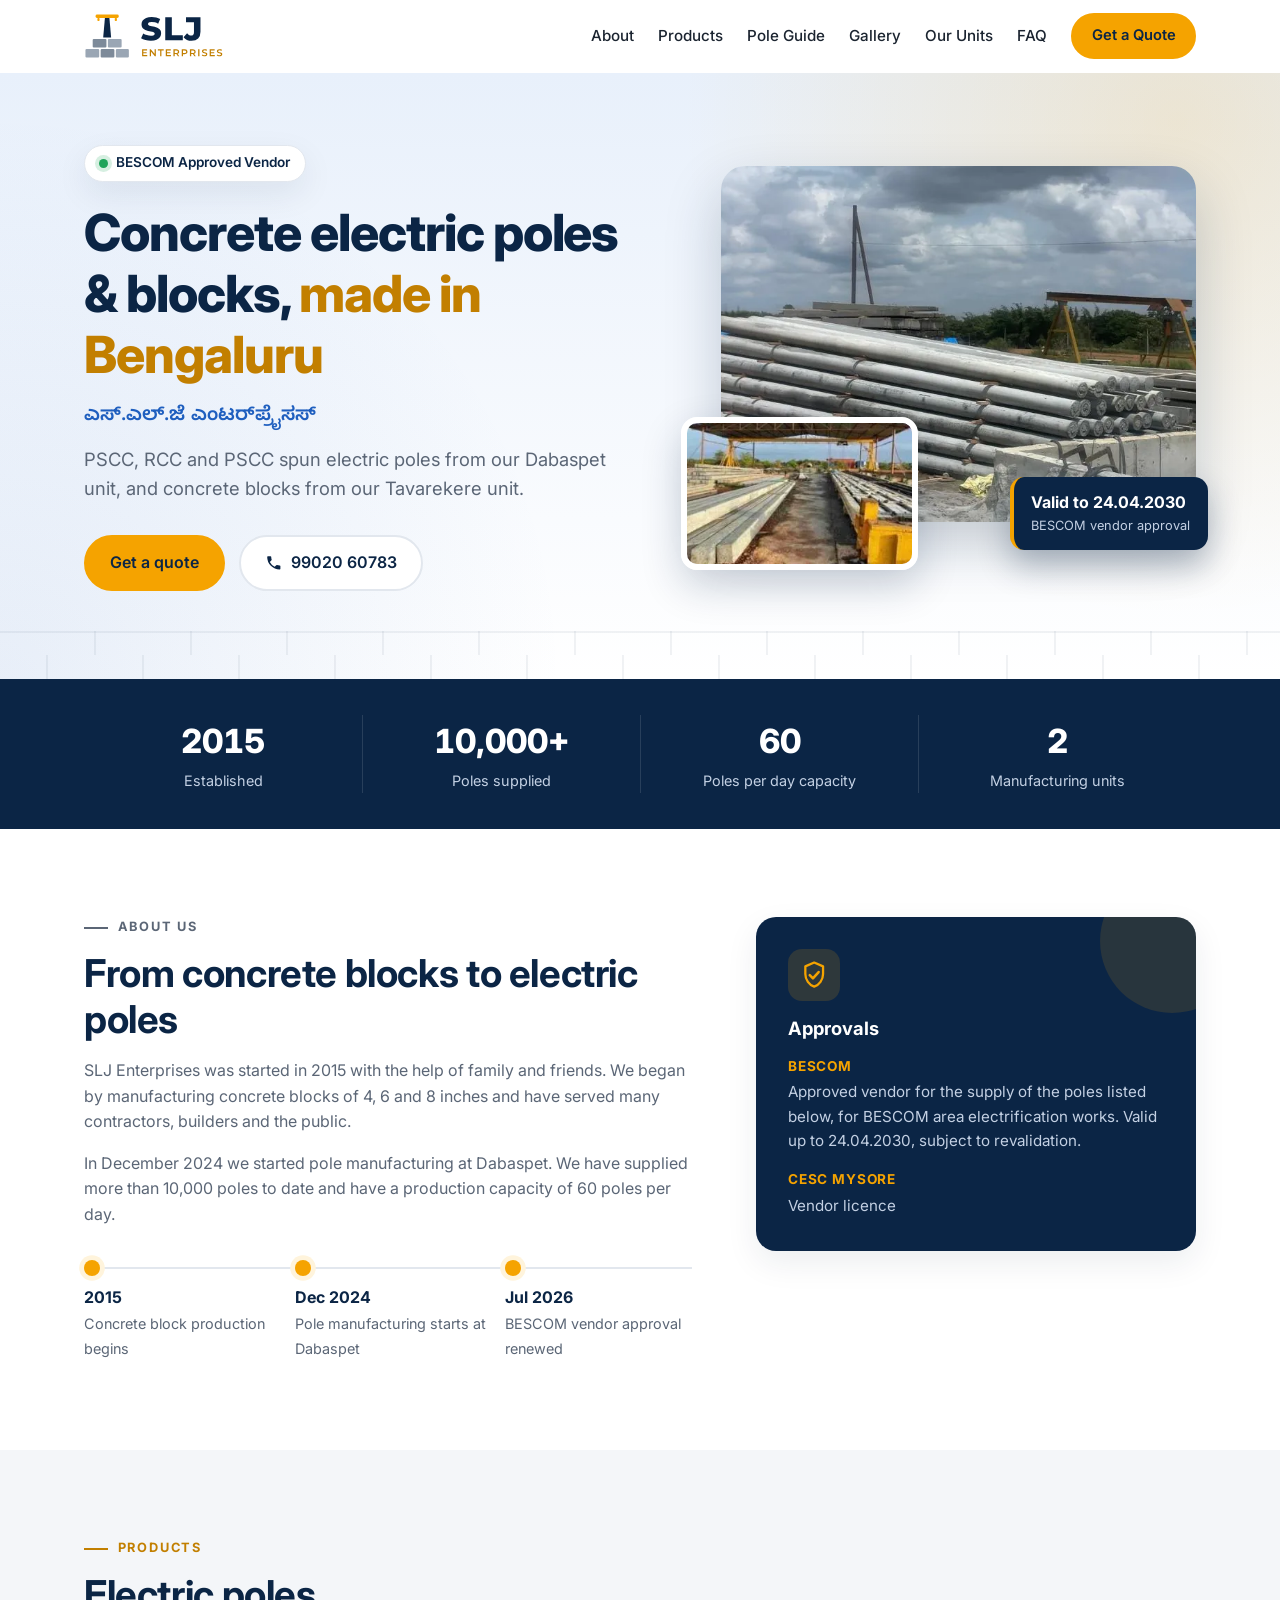
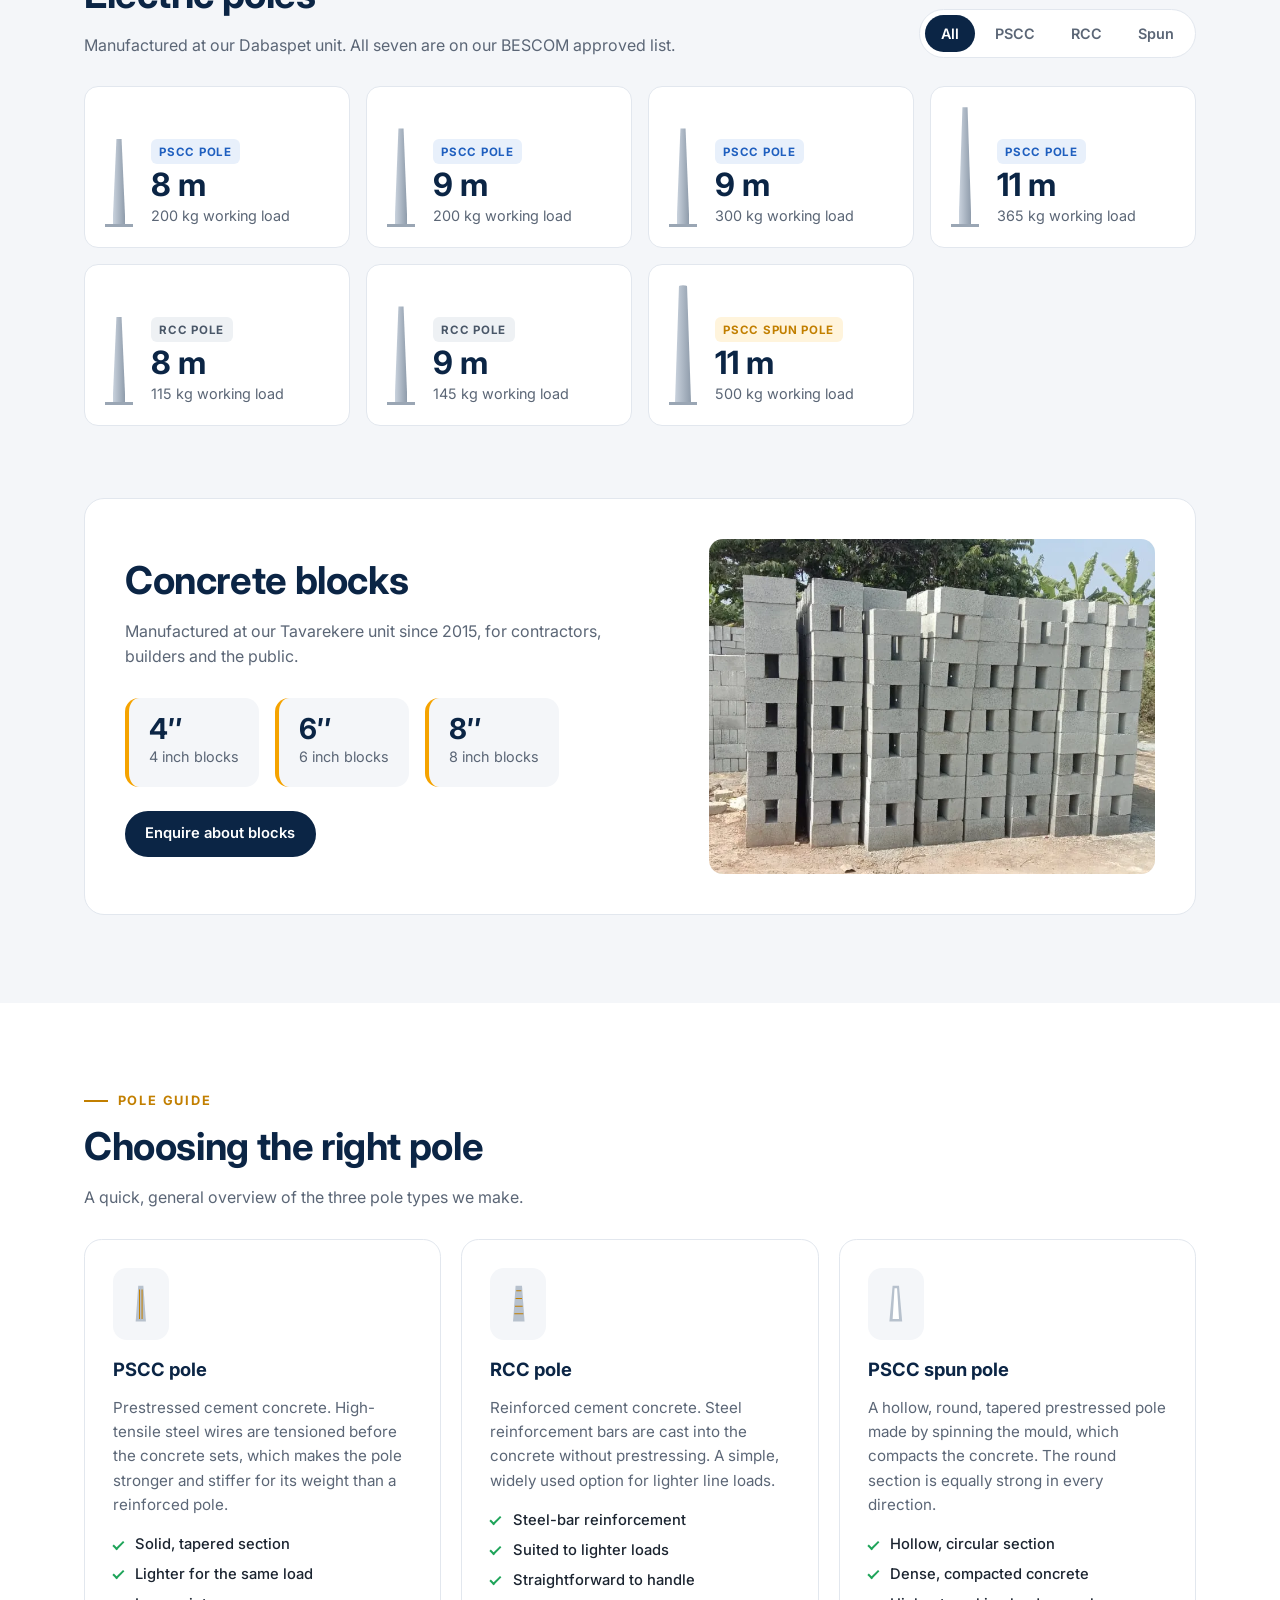
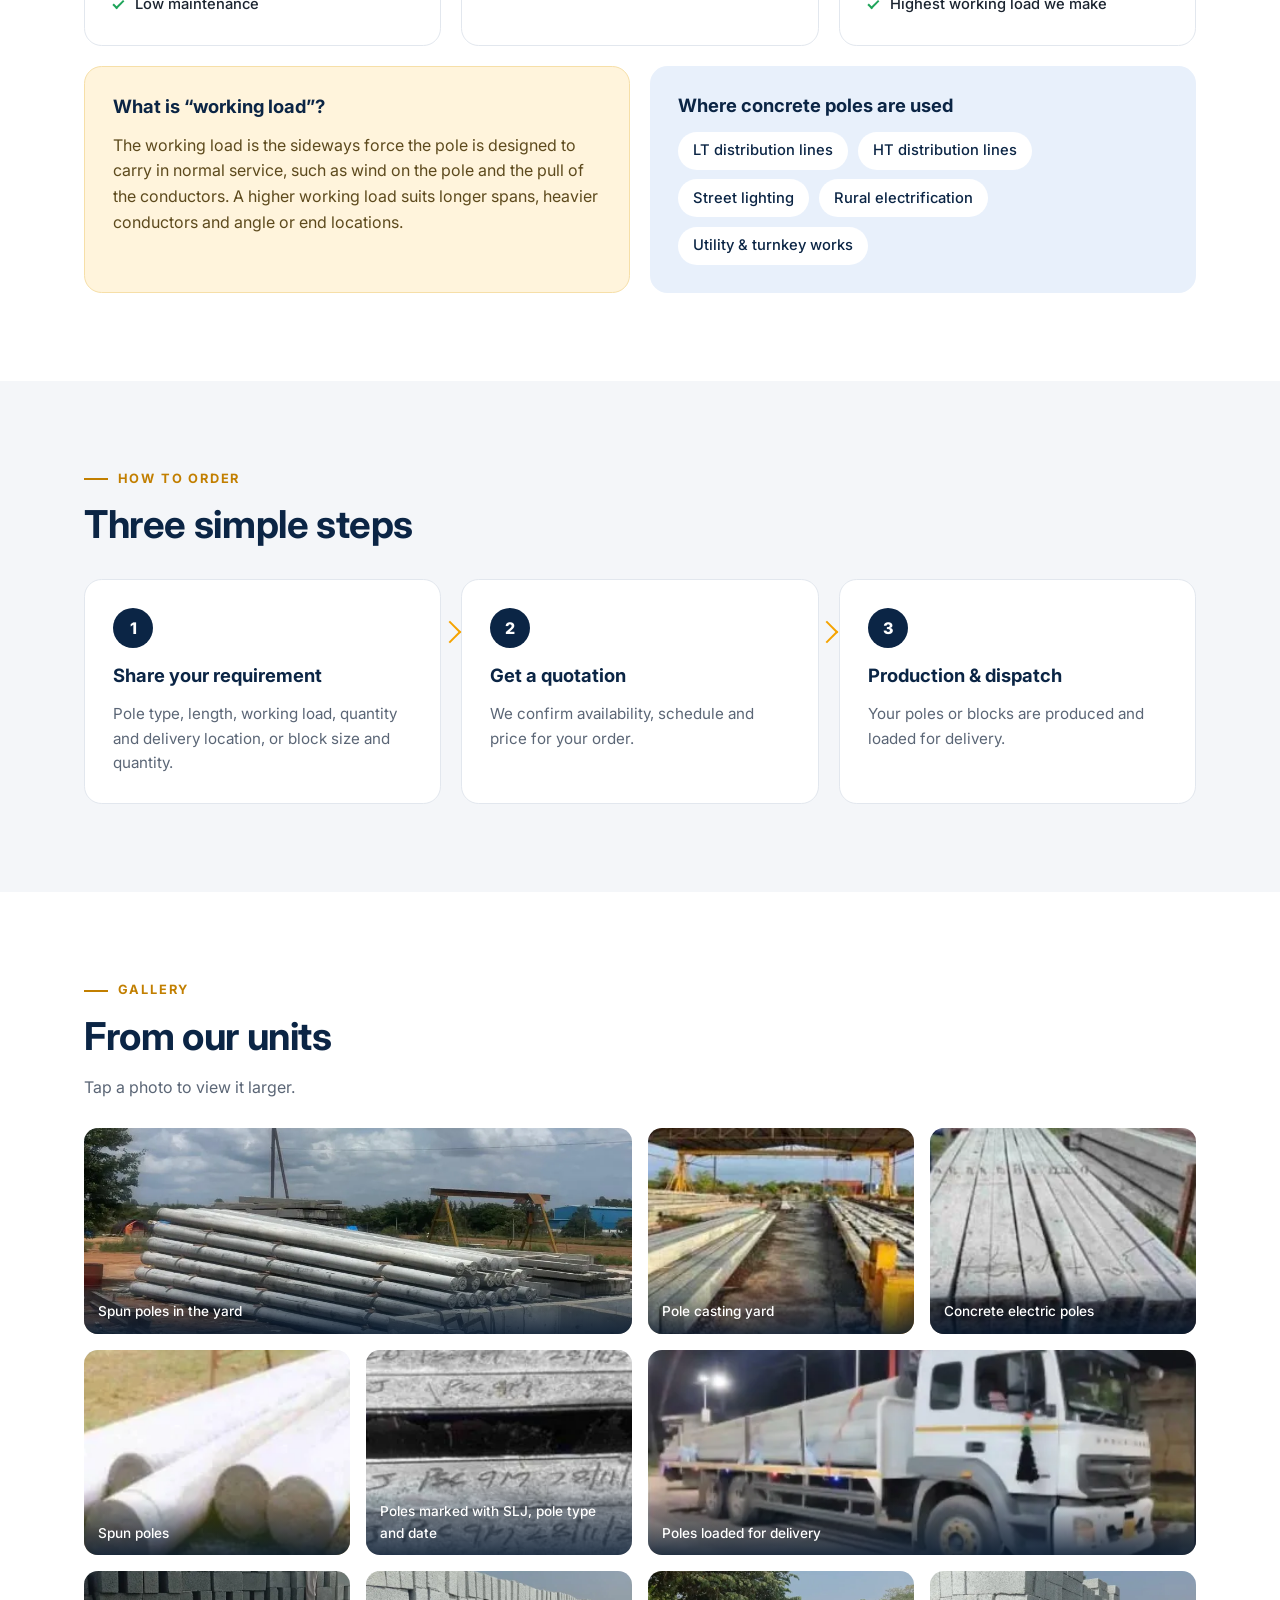
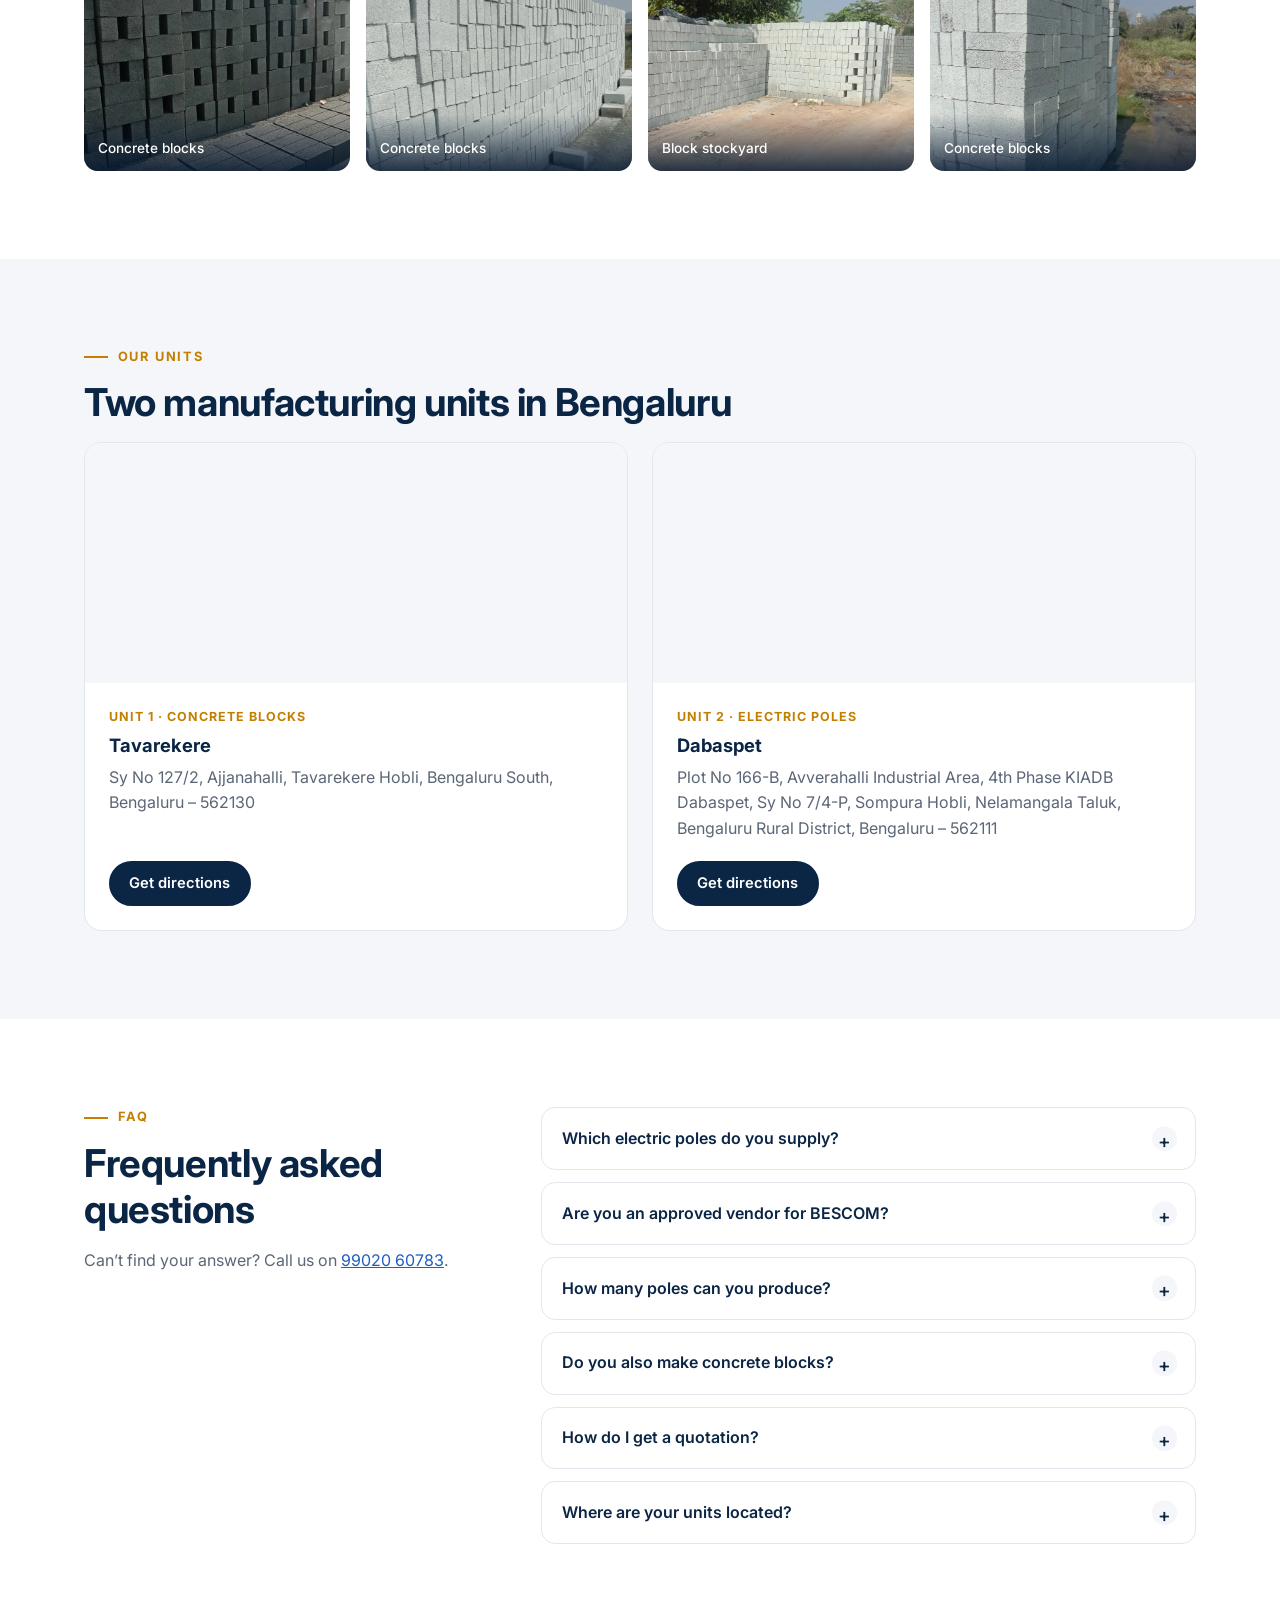
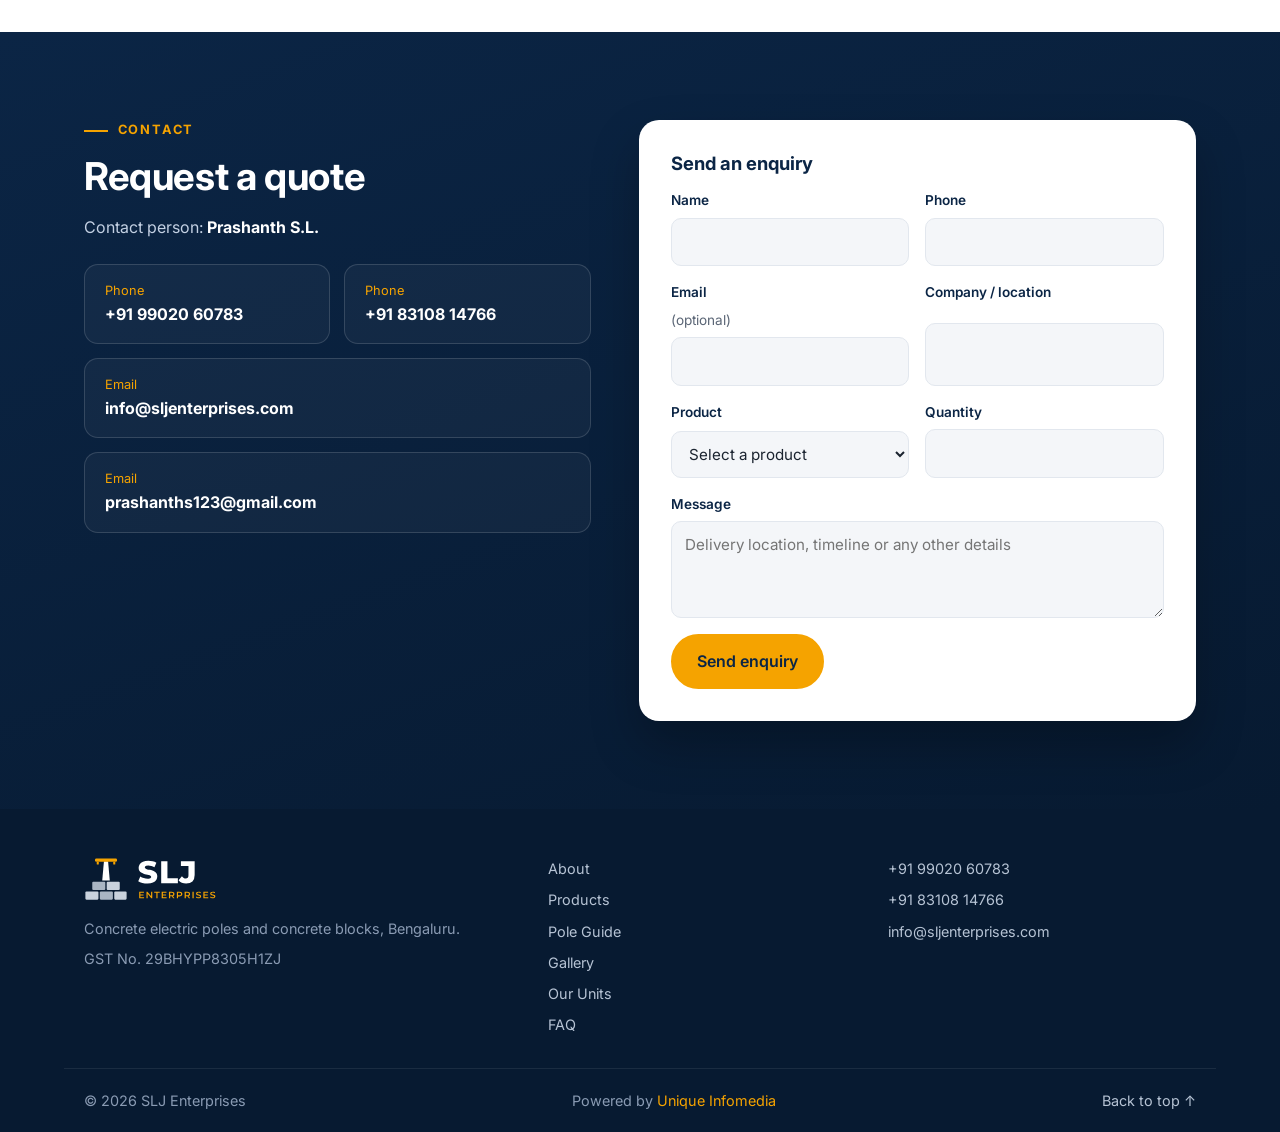
==== commit 2d44f4a3: "Send enquiry form directly via a server-side mailer - deploy/enquiry: small Python (stdlib) service " ====
--- a/site/index.html
+++ b/site/index.html
@@ -417,7 +417,12 @@
             <label>Name<input name="name" type="text" autocomplete="name" required></label>
             <label>Phone<input name="phone" type="tel" autocomplete="tel" inputmode="tel" pattern="[0-9 +\-]{10,15}" required></label>
           </div>
-          <label>Company / location<input name="company" type="text" autocomplete="organization"></label>
+          <div class="form__row">
+            <label>Email <span class="form__optional">(optional)</span><input name="email" type="email" autocomplete="email"></label>
+            <label>Company / location<input name="company" type="text" autocomplete="organization"></label>
+          </div>
+          <!-- Spam trap: hidden from people, bots tend to fill it in -->
+          <label class="form__trap" aria-hidden="true">Website<input name="website" type="text" tabindex="-1" autocomplete="off"></label>
           <div class="form__row">
             <label>Product
               <select name="product" required>
@@ -439,7 +444,7 @@
           </div>
           <label>Message<textarea name="message" rows="3" placeholder="Delivery location, timeline or any other details"></textarea></label>
           <button type="submit" class="btn btn--amber">Send enquiry</button>
-          <p class="form__note" hidden>Your email app should now open with the enquiry filled in. Please press send there. If nothing opened, call us on 99020 60783.</p>
+          <p class="form__status" role="status" aria-live="polite" hidden></p>
         </form>
       </div>
     </section>
--- a/site/assets/css/style.css
+++ b/site/assets/css/style.css
@@ -369,7 +369,7 @@
 .contact__item span { display: block; font-size: 0.8rem; color: var(--amber); }
 .contact__item strong { font-size: 1rem; overflow-wrap: anywhere; }
 
-.form { display: grid; gap: 1rem; padding: 2rem; border-radius: 1.25rem; background: #fff; color: var(--ink); box-shadow: 0 1.5rem 3rem rgba(0, 0, 0, 0.25); }
+.form { position: relative; display: grid; gap: 1rem; padding: 2rem; border-radius: 1.25rem; background: #fff; color: var(--ink); box-shadow: 0 1.5rem 3rem rgba(0, 0, 0, 0.25); }
 .form h3 { color: var(--navy) !important; margin: 0; }
 .form__row { display: grid; grid-template-columns: 1fr 1fr; gap: 1rem; }
 .form label { display: grid; gap: 0.35rem; font-size: 0.85rem; font-weight: 600; color: var(--navy); }
@@ -389,7 +389,13 @@
 .form input:focus, .form select:focus, .form textarea:focus { outline: none; border-color: var(--blue); background: #fff; box-shadow: 0 0 0 3px rgba(31, 95, 191, 0.15); }
 .form input:user-invalid, .form select:user-invalid { border-color: #d6453d; }
 .form .btn { justify-self: start; }
-.form__note { margin: 0; font-size: 0.88rem; color: #1f7a4a !important; }
+.form__optional { font-weight: 400; color: var(--muted); }
+.form__trap { position: absolute; left: -9999px; width: 1px; height: 1px; overflow: hidden; }
+.form .btn:disabled { opacity: 0.7; cursor: wait; transform: none; }
+.form__status { margin: 0; padding: 0.75rem 1rem; border-radius: 0.625rem; font-size: 0.9rem; }
+.form__status[data-kind="success"] { background: #e6f6ec; color: #1f7a4a !important; }
+.form__status[data-kind="error"] { background: #fdecea; color: #b3261e !important; }
+.form__status[data-kind="info"] { background: var(--blue-light); color: var(--navy) !important; }
 
 /* Footer */
 .footer { background: #071a31; color: #8a9bb3; font-size: 0.9rem; }
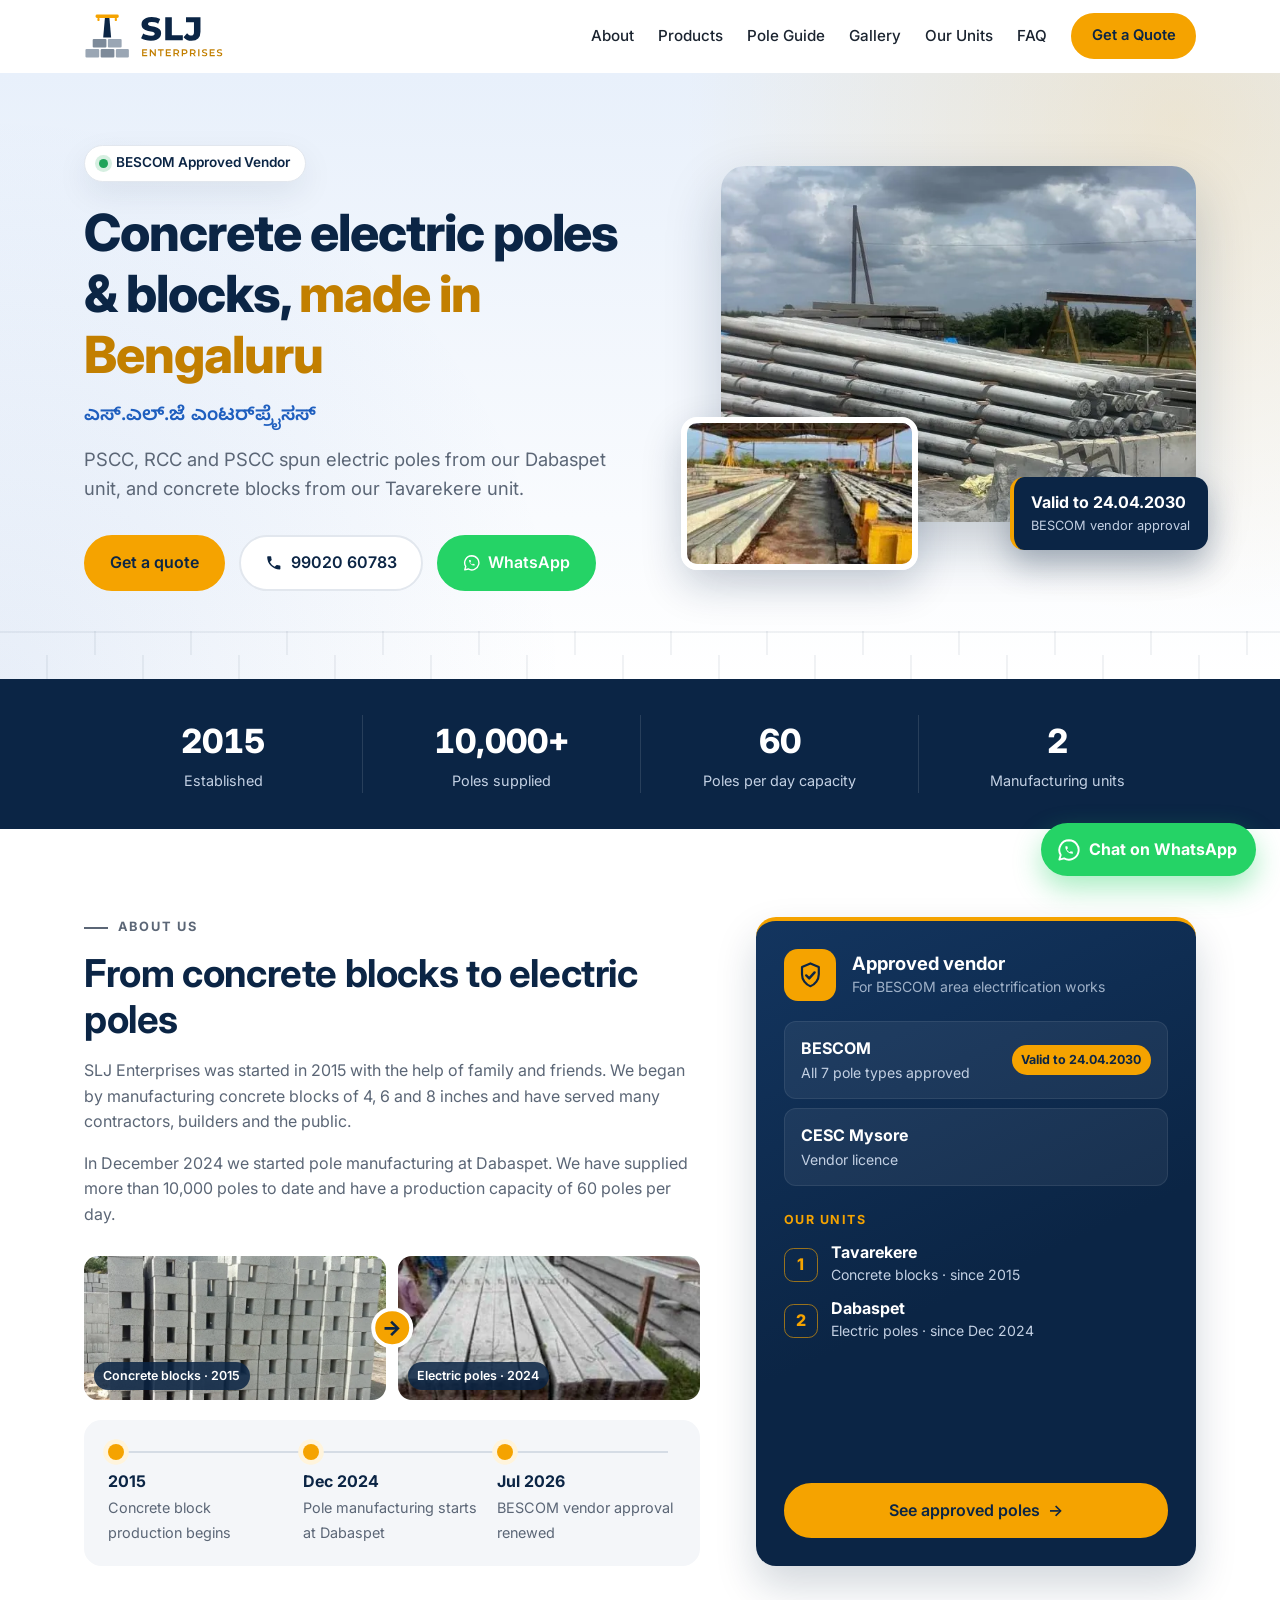
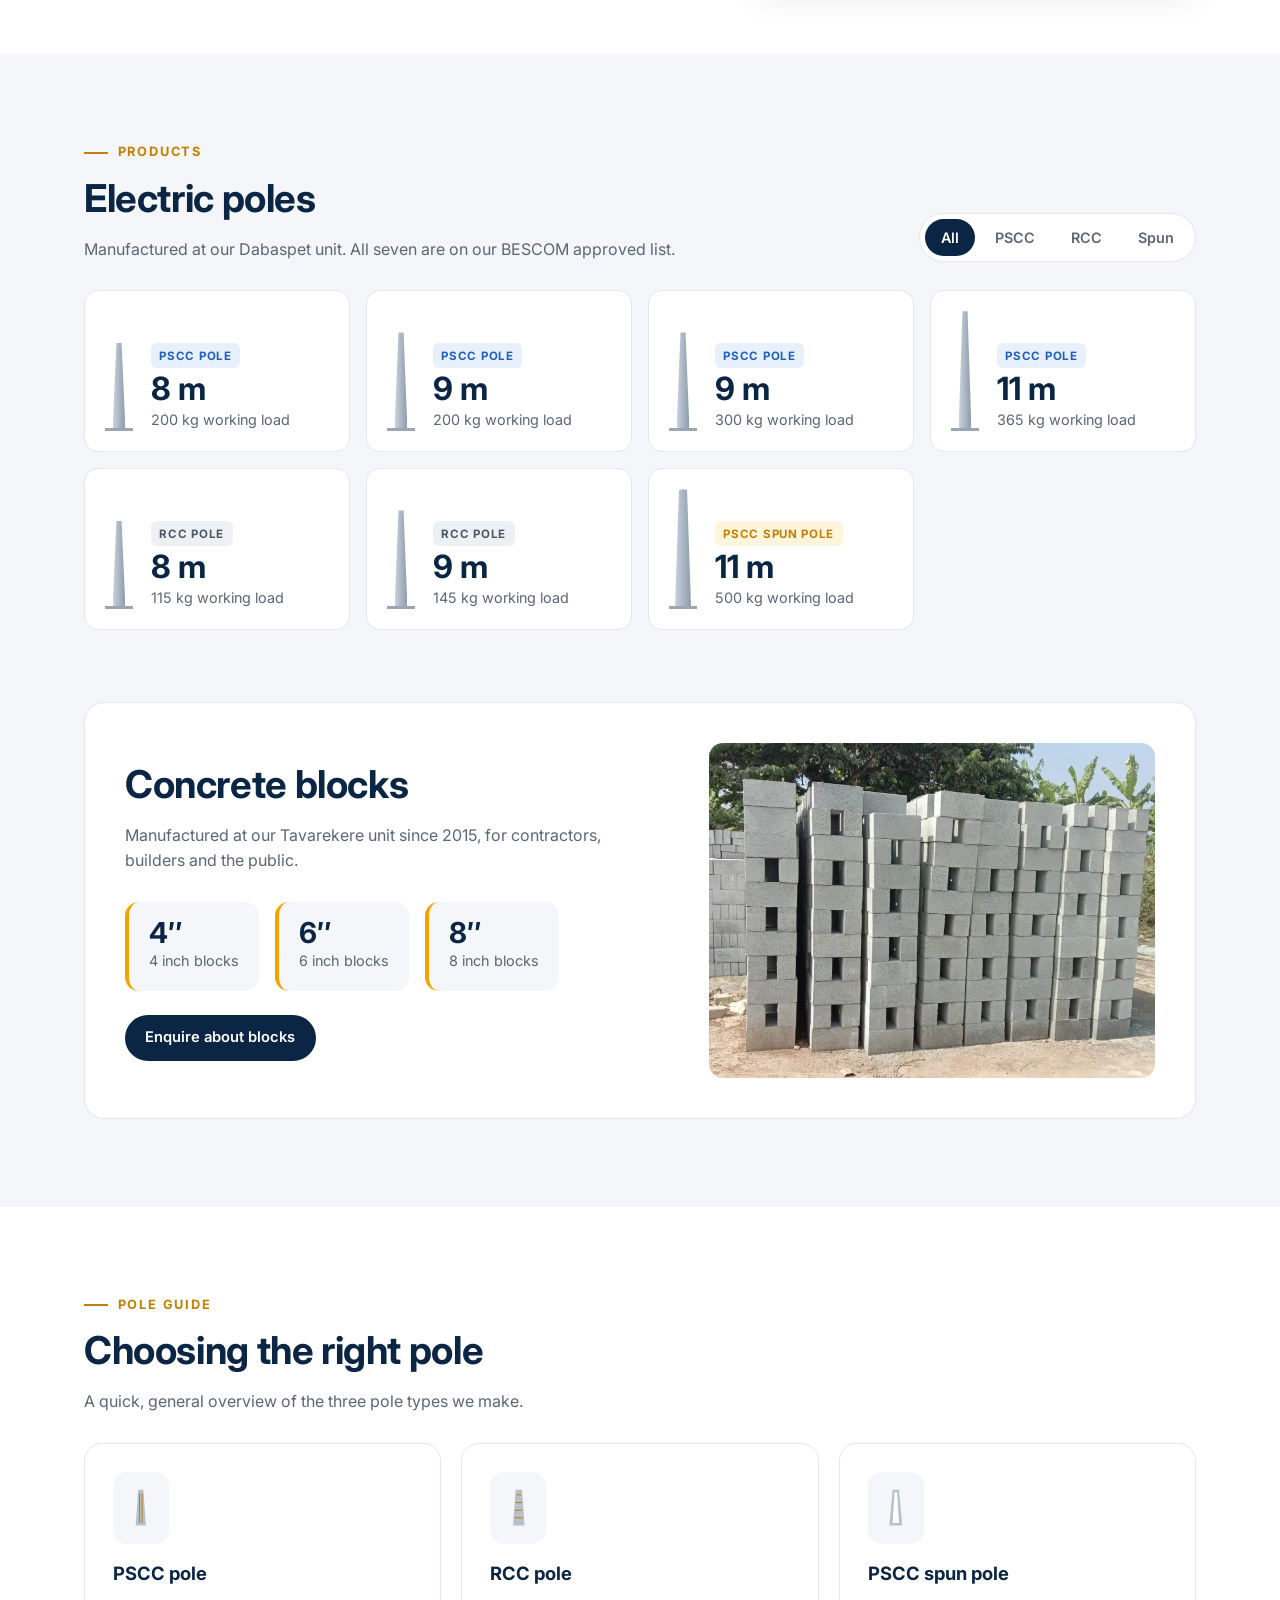
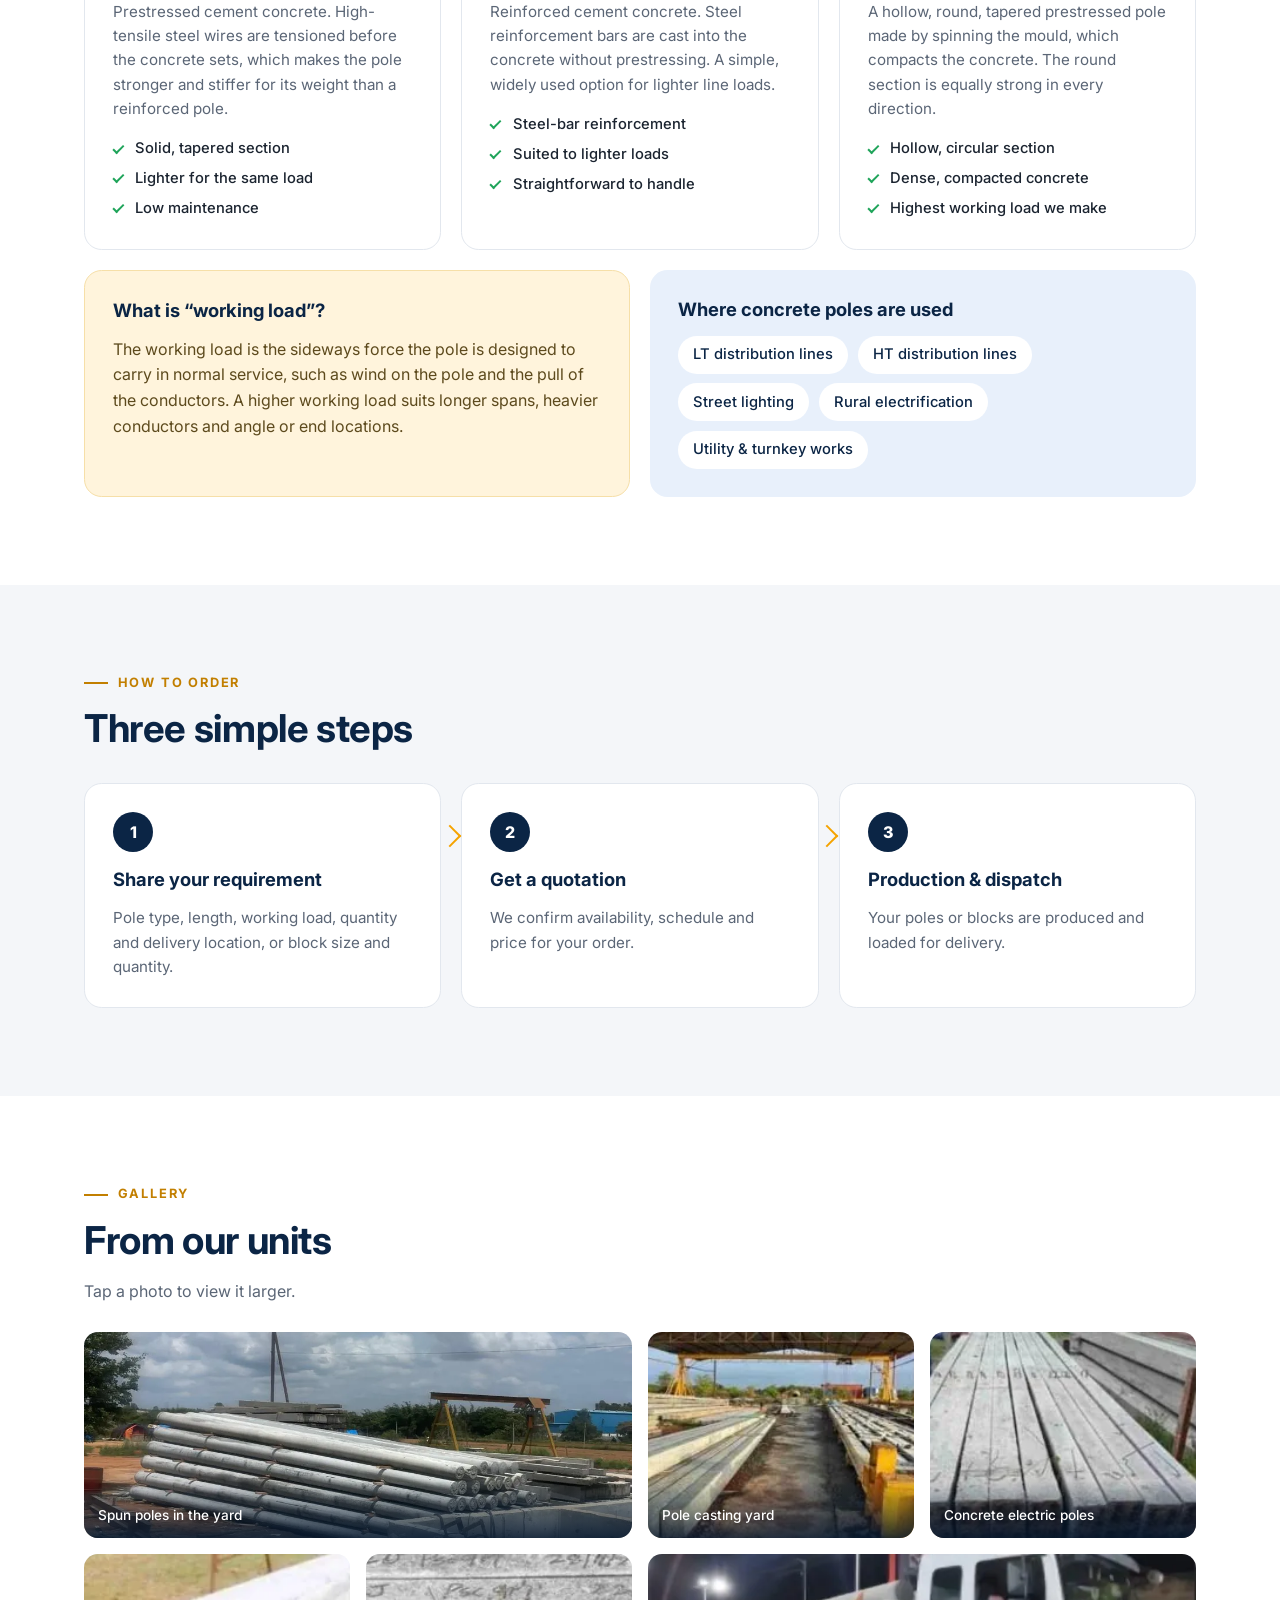
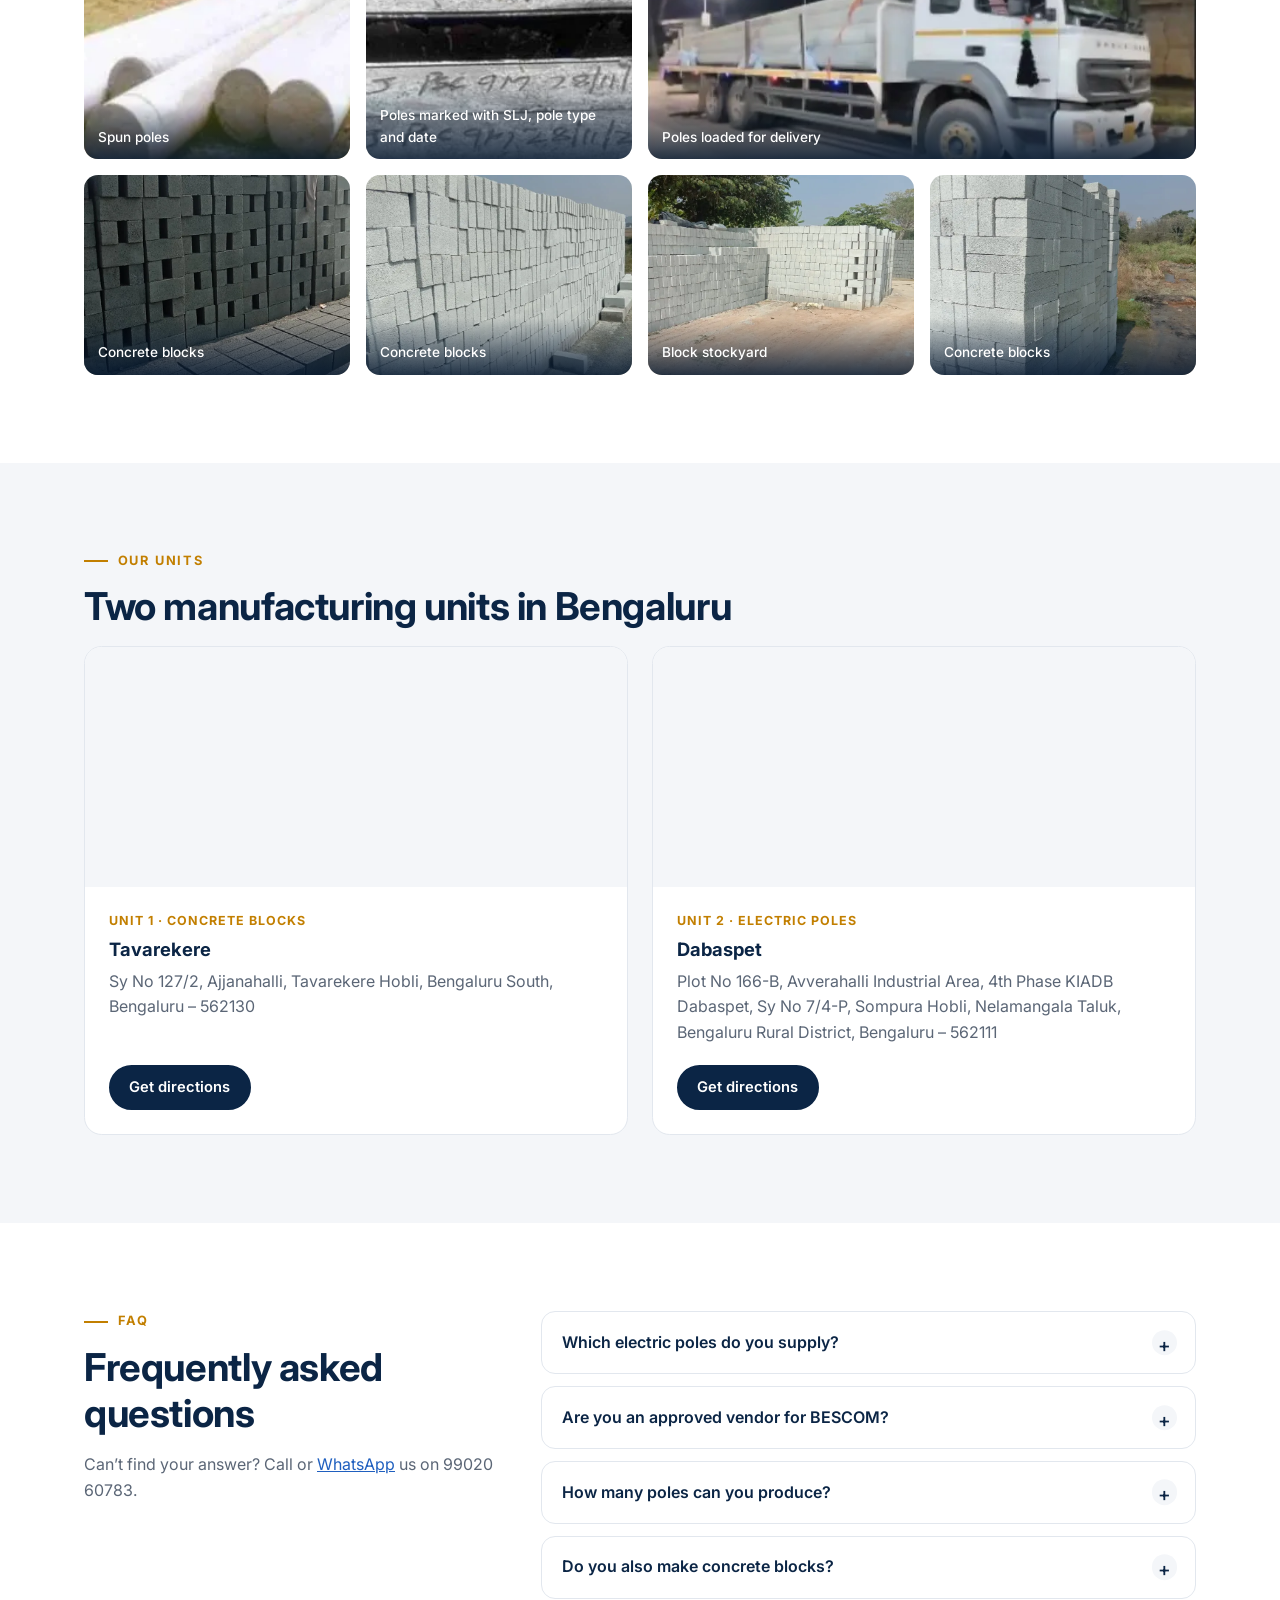
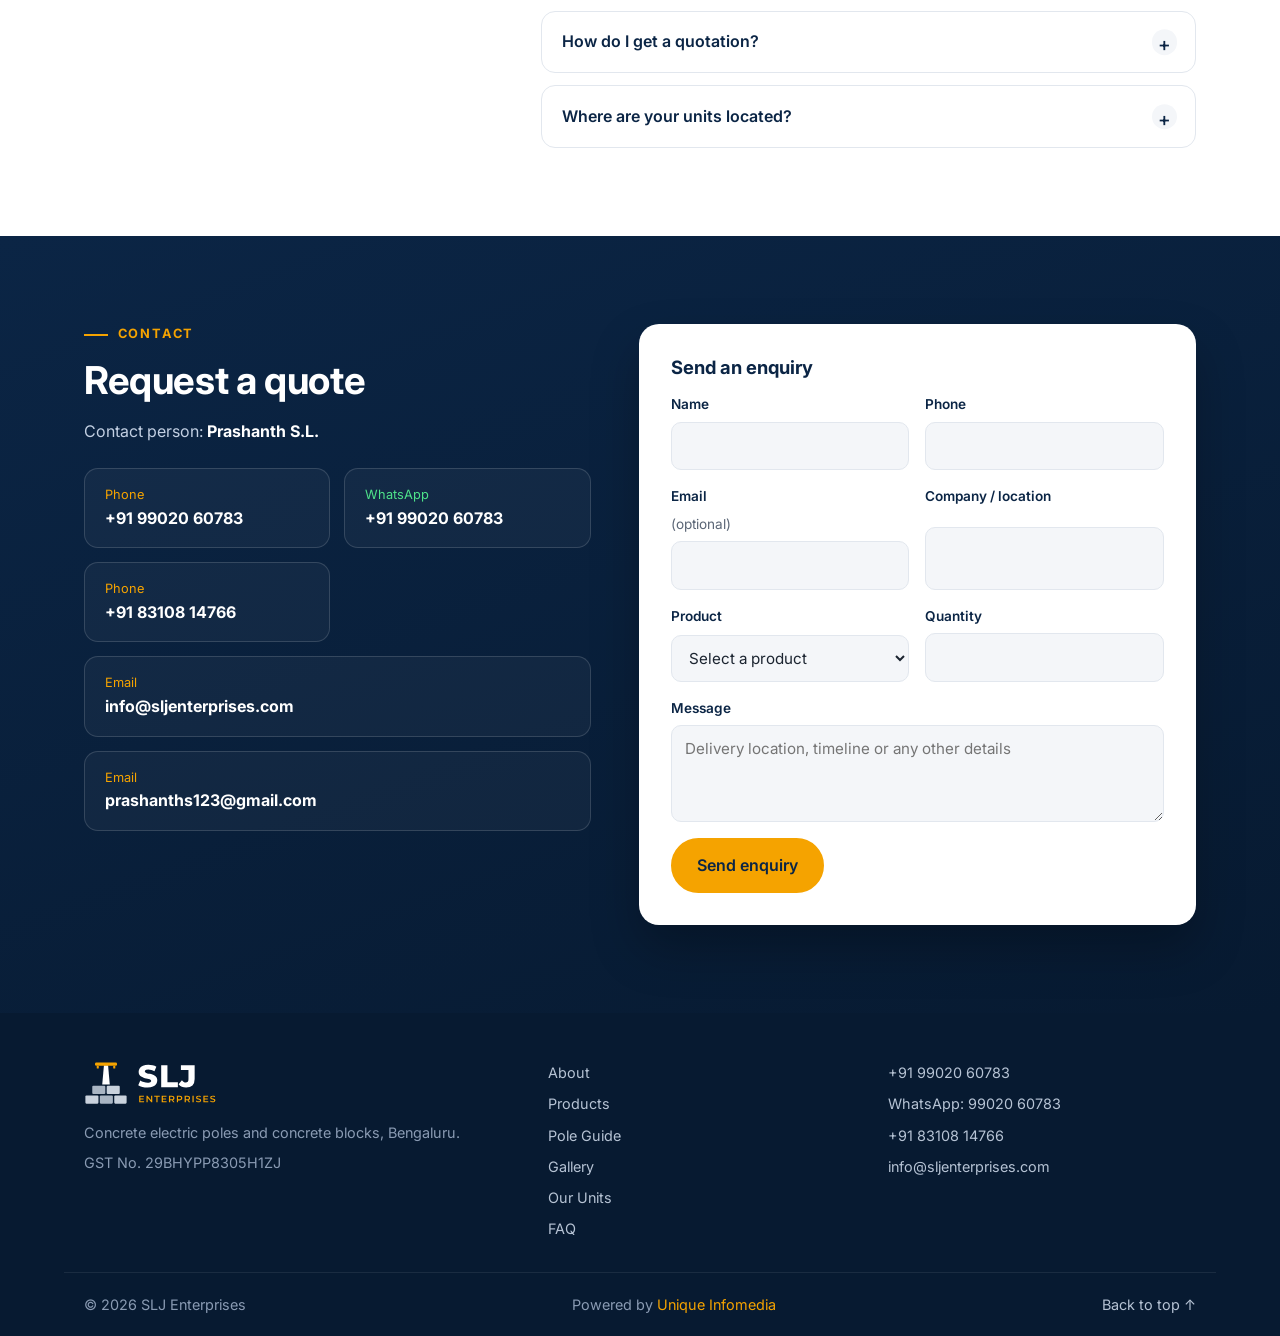
==== commit 9d861766: "Fill About section and add WhatsApp contact - About: blocks-to-poles photo pair, boxed timeline, and" ====
--- a/site/index.html
+++ b/site/index.html
@@ -49,6 +49,9 @@
   </script>
 </head>
 <body id="top">
+  <svg width="0" height="0" style="position:absolute" aria-hidden="true">
+    <symbol id="i-wa" viewBox="0 0 24 24"><path d="M12 2.3a9.7 9.7 0 0 0-8.3 14.7L2.4 21.6l4.7-1.2A9.7 9.7 0 1 0 12 2.3z" fill="none" stroke="currentColor" stroke-width="1.9" stroke-linejoin="round"/><path transform="translate(7 7) scale(0.42)" fill="currentColor" d="M6.6 10.8a15.1 15.1 0 0 0 6.6 6.6l2.2-2.2a1 1 0 0 1 1-.25 11.4 11.4 0 0 0 3.6.57 1 1 0 0 1 1 1V20a1 1 0 0 1-1 1A17 17 0 0 1 3 4a1 1 0 0 1 1-1h3.5a1 1 0 0 1 1 1c0 1.25.2 2.45.57 3.57a1 1 0 0 1-.25 1z"/></symbol>
+  </svg>
   <a class="skip-link" href="#main">Skip to content</a>
 
   <header class="header">
@@ -86,6 +89,7 @@
               <svg viewBox="0 0 24 24" aria-hidden="true"><path d="M6.6 10.8a15.1 15.1 0 0 0 6.6 6.6l2.2-2.2a1 1 0 0 1 1-.25 11.4 11.4 0 0 0 3.6.57 1 1 0 0 1 1 1V20a1 1 0 0 1-1 1A17 17 0 0 1 3 4a1 1 0 0 1 1-1h3.5a1 1 0 0 1 1 1c0 1.25.2 2.45.57 3.57a1 1 0 0 1-.25 1z"/></svg>
               99020 60783
             </a>
+            <a href="https://wa.me/919902060783?text=Hello%20SLJ%20Enterprises%2C%20I%20would%20like%20to%20enquire%20about%20your%20products." class="btn btn--wa" target="_blank" rel="noopener"><svg viewBox="0 0 24 24" aria-hidden="true"><use href="#i-wa"/></svg>WhatsApp</a>
           </div>
         </div>
         <div class="hero__media">
@@ -123,21 +127,59 @@
           <h2>From concrete blocks to electric poles</h2>
           <p>SLJ Enterprises was started in 2015 with the help of family and friends. We began by manufacturing concrete blocks of 4, 6 and 8 inches and have served many contractors, builders and the public.</p>
           <p>In December 2024 we started pole manufacturing at Dabaspet. We have supplied more than 10,000 poles to date and have a production capacity of 60 poles per day.</p>
+          <div class="journey" aria-label="From concrete blocks to electric poles">
+            <figure>
+              <picture><source srcset="assets/img/blocks-stack-1.webp" type="image/webp"><img src="assets/img/blocks-stack-1.jpg" alt="Concrete blocks" width="780" height="957" loading="lazy"></picture>
+              <figcaption>Concrete blocks &middot; 2015</figcaption>
+            </figure>
+            <span class="journey__arrow" aria-hidden="true">&rarr;</span>
+            <figure>
+              <picture><source srcset="assets/img/poles-square-stack.webp" type="image/webp"><img src="assets/img/poles-square-stack.jpg" alt="Concrete electric poles" width="336" height="175" loading="lazy"></picture>
+              <figcaption>Electric poles &middot; 2024</figcaption>
+            </figure>
+          </div>
           <ul class="timeline">
             <li><strong>2015</strong><span>Concrete block production begins</span></li>
             <li><strong>Dec 2024</strong><span>Pole manufacturing starts at Dabaspet</span></li>
             <li><strong>Jul 2026</strong><span>BESCOM vendor approval renewed</span></li>
           </ul>
         </div>
-        <aside class="approval-card" aria-label="Approvals">
-          <div class="approval-card__icon" aria-hidden="true">
-            <svg viewBox="0 0 24 24"><path d="M12 2l7 3v6c0 4.6-3 8.7-7 10-4-1.3-7-5.4-7-10V5z" fill="none" stroke="currentColor" stroke-width="1.8" stroke-linejoin="round"/><path d="M8.5 12l2.5 2.5 4.5-5" fill="none" stroke="currentColor" stroke-width="2" stroke-linecap="round" stroke-linejoin="round"/></svg>
-          </div>
-          <h3>Approvals</h3>
-          <dl>
-            <div><dt>BESCOM</dt><dd>Approved vendor for the supply of the poles listed below, for BESCOM area electrification works. Valid up to 24.04.2030, subject to revalidation.</dd></div>
-            <div><dt>CESC Mysore</dt><dd>Vendor licence</dd></div>
-          </dl>
+        <aside class="approval-card" aria-label="Approvals and units">
+          <div class="approval-card__head">
+            <div class="approval-card__icon" aria-hidden="true">
+              <svg viewBox="0 0 24 24"><path d="M12 2l7 3v6c0 4.6-3 8.7-7 10-4-1.3-7-5.4-7-10V5z" fill="none" stroke="currentColor" stroke-width="1.8" stroke-linejoin="round"/><path d="M8.5 12l2.5 2.5 4.5-5" fill="none" stroke="currentColor" stroke-width="2" stroke-linecap="round" stroke-linejoin="round"/></svg>
+            </div>
+            <div>
+              <h3>Approved vendor</h3>
+              <p>For BESCOM area electrification works</p>
+            </div>
+          </div>
+
+          <ul class="approval-card__list">
+            <li>
+              <strong>BESCOM</strong>
+              <span>All 7 pole types approved</span>
+              <em>Valid to 24.04.2030</em>
+            </li>
+            <li>
+              <strong>CESC Mysore</strong>
+              <span>Vendor licence</span>
+            </li>
+          </ul>
+
+          <h4 class="approval-card__sub">Our units</h4>
+          <ul class="approval-card__units">
+            <li>
+              <span class="approval-card__num">1</span>
+              <div><strong>Tavarekere</strong><span>Concrete blocks &middot; since 2015</span></div>
+            </li>
+            <li>
+              <span class="approval-card__num">2</span>
+              <div><strong>Dabaspet</strong><span>Electric poles &middot; since Dec 2024</span></div>
+            </li>
+          </ul>
+
+          <a href="#products" class="btn btn--amber approval-card__cta">See approved poles <span aria-hidden="true">&rarr;</span></a>
         </aside>
       </div>
     </section>
@@ -365,7 +407,7 @@
         <div>
           <p class="eyebrow">FAQ</p>
           <h2>Frequently asked questions</h2>
-          <p class="section__intro">Can&rsquo;t find your answer? Call us on <a href="tel:+919902060783">99020 60783</a>.</p>
+          <p class="section__intro">Can&rsquo;t find your answer? Call or <a href="https://wa.me/919902060783?text=Hello%20SLJ%20Enterprises%2C%20I%20would%20like%20to%20enquire%20about%20your%20products." target="_blank" rel="noopener">WhatsApp</a> us on 99020 60783.</p>
         </div>
         <div class="faq__list">
           <details>
@@ -386,7 +428,7 @@
           </details>
           <details>
             <summary>How do I get a quotation?</summary>
-            <p>Use the enquiry form below or call us. Tell us the pole type, length, working load, quantity and delivery location (or block size and quantity) and we will get back to you with a quote.</p>
+            <p>Use the enquiry form below, call us, or message us on <a href="https://wa.me/919902060783?text=Hello%20SLJ%20Enterprises%2C%20I%20would%20like%20to%20enquire%20about%20your%20products." target="_blank" rel="noopener">WhatsApp</a> at 99020 60783. Tell us the pole type, length, working load, quantity and delivery location (or block size and quantity) and we will get back to you with a quote.</p>
           </details>
           <details>
             <summary>Where are your units located?</summary>
@@ -405,6 +447,7 @@
           <p>Contact person: <strong>Prashanth S.L.</strong></p>
           <div class="contact">
             <a class="contact__item" href="tel:+919902060783"><span>Phone</span><strong>+91 99020 60783</strong></a>
+            <a class="contact__item contact__item--wa" href="https://wa.me/919902060783?text=Hello%20SLJ%20Enterprises%2C%20I%20would%20like%20to%20enquire%20about%20your%20products." target="_blank" rel="noopener"><span>WhatsApp</span><strong>+91 99020 60783</strong></a>
             <a class="contact__item" href="tel:+918310814766"><span>Phone</span><strong>+91 83108 14766</strong></a>
             <a class="contact__item contact__item--wide" href="mailto:info@sljenterprises.com?subject=Enquiry%20from%20sljenterprises.com"><span>Email</span><strong>info@sljenterprises.com</strong></a>
             <a class="contact__item contact__item--wide" href="mailto:prashanths123@gmail.com?subject=Enquiry%20from%20sljenterprises.com"><span>Email</span><strong>prashanths123@gmail.com</strong></a>
@@ -467,6 +510,7 @@
       </nav>
       <div class="footer__contact">
         <a href="tel:+919902060783">+91 99020 60783</a>
+        <a href="https://wa.me/919902060783?text=Hello%20SLJ%20Enterprises%2C%20I%20would%20like%20to%20enquire%20about%20your%20products." target="_blank" rel="noopener">WhatsApp: 99020 60783</a>
         <a href="tel:+918310814766">+91 83108 14766</a>
         <a href="mailto:info@sljenterprises.com">info@sljenterprises.com</a>
       </div>
@@ -484,8 +528,12 @@
       <svg viewBox="0 0 24 24" aria-hidden="true"><path d="M6.6 10.8a15.1 15.1 0 0 0 6.6 6.6l2.2-2.2a1 1 0 0 1 1-.25 11.4 11.4 0 0 0 3.6.57 1 1 0 0 1 1 1V20a1 1 0 0 1-1 1A17 17 0 0 1 3 4a1 1 0 0 1 1-1h3.5a1 1 0 0 1 1 1c0 1.25.2 2.45.57 3.57a1 1 0 0 1-.25 1z"/></svg>
       Call
     </a>
+    <a href="https://wa.me/919902060783?text=Hello%20SLJ%20Enterprises%2C%20I%20would%20like%20to%20enquire%20about%20your%20products." class="action-bar__wa" target="_blank" rel="noopener"><svg viewBox="0 0 24 24" aria-hidden="true"><use href="#i-wa"/></svg>WhatsApp</a>
     <a href="#contact" class="action-bar__primary">Get a quote</a>
   </div>
+
+  <!-- Floating WhatsApp button (desktop) -->
+  <a class="wa-float" href="https://wa.me/919902060783?text=Hello%20SLJ%20Enterprises%2C%20I%20would%20like%20to%20enquire%20about%20your%20products." target="_blank" rel="noopener" aria-label="Chat on WhatsApp"><svg viewBox="0 0 24 24" aria-hidden="true"><use href="#i-wa"/></svg><span>Chat on WhatsApp</span></a>
 
   <dialog class="lightbox" id="lightbox" aria-label="Photo viewer">
     <figure>
--- a/site/assets/css/style.css
+++ b/site/assets/css/style.css
@@ -84,6 +84,9 @@
 .btn--ghost { background: #fff; color: var(--navy); border-color: var(--border); }
 .btn--ghost:hover { background: var(--navy); border-color: var(--navy); color: #fff; }
 .btn--small { padding: 0.55rem 1.15rem; font-size: 0.92rem; }
+.btn--wa { background: #25d366; border-color: #25d366; color: #fff; }
+.btn--wa:hover { background: #1da851; border-color: #1da851; box-shadow: 0 0.5rem 1.25rem rgba(37, 211, 102, 0.35); }
+.btn--wa svg, .action-bar svg, .wa-float svg { fill: none; }
 
 /* Header */
 .header {
@@ -212,31 +215,73 @@
 .section__head { display: flex; justify-content: space-between; align-items: flex-end; gap: 1.5rem; flex-wrap: wrap; }
 
 /* About */
-.about { display: grid; grid-template-columns: 1.4fr 1fr; gap: 3.5rem; align-items: start; }
+.about { display: grid; grid-template-columns: 1.4fr 1fr; gap: 3.5rem; align-items: stretch; }
+.about > div { display: flex; flex-direction: column; }
 .about p { color: var(--muted); }
-.timeline { list-style: none; padding: 0; margin: 2rem 0 0; display: grid; grid-template-columns: repeat(3, 1fr); gap: 1rem; position: relative; }
-.timeline::before { content: ""; position: absolute; left: 0.5rem; right: 0.5rem; top: 0.45rem; height: 2px; background: var(--border); }
+.journey { position: relative; display: grid; grid-template-columns: 1fr 1fr; gap: 0.75rem; margin: 0.75rem 0 1.25rem; }
+.journey figure { position: relative; margin: 0; border-radius: 0.875rem; overflow: hidden; }
+.journey img { width: 100%; height: 9rem; object-fit: cover; }
+.journey figcaption { position: absolute; left: 0.6rem; bottom: 0.6rem; padding: 0.25rem 0.6rem; border-radius: 999px; background: rgba(11, 37, 69, 0.85); color: #fff; font-size: 0.78rem; font-weight: 600; }
+.journey__arrow {
+  position: absolute;
+  left: 50%;
+  top: 50%;
+  transform: translate(-50%, -50%);
+  z-index: 1;
+  width: 2.6rem;
+  height: 2.6rem;
+  display: grid;
+  place-items: center;
+  border-radius: 50%;
+  background: var(--amber);
+  color: var(--navy);
+  font-size: 1.3rem;
+  font-weight: 800;
+  border: 4px solid #fff;
+}
+.timeline { list-style: none; padding: 1.5rem 1.5rem 1.25rem; margin: auto 0 0; border-radius: 1.1rem; background: var(--bg-alt); display: grid; grid-template-columns: repeat(3, 1fr); gap: 1rem; position: relative; }
+.timeline::before { content: ""; position: absolute; left: 2rem; right: 2rem; top: 1.95rem; height: 2px; background: #d5dce5; }
 .timeline li { position: relative; padding-top: 1.6rem; }
 .timeline li::before { content: ""; position: absolute; top: 0; left: 0; width: 1rem; height: 1rem; border-radius: 50%; background: var(--amber); box-shadow: 0 0 0 0.3rem var(--amber-light); }
 .timeline strong { display: block; color: var(--navy); }
 .timeline span { color: var(--muted); font-size: 0.9rem; }
 
 .approval-card {
-  padding: 2rem;
+  display: flex;
+  flex-direction: column;
+  gap: 1.25rem;
+  padding: 1.75rem;
   border-radius: 1.25rem;
-  background: var(--navy);
+  background: linear-gradient(155deg, var(--navy-2), var(--navy) 55%);
   color: #c3d0e3;
-  box-shadow: var(--shadow);
-  position: relative;
-  overflow: hidden;
-}
-.approval-card::after { content: ""; position: absolute; right: -3rem; top: -3rem; width: 9rem; height: 9rem; border-radius: 50%; background: rgba(245, 163, 0, 0.12); }
-.approval-card__icon { width: 3.25rem; height: 3.25rem; display: grid; place-items: center; border-radius: 0.875rem; background: rgba(245, 163, 0, 0.15); color: var(--amber); margin-bottom: 1rem; }
-.approval-card__icon svg { width: 1.9rem; height: 1.9rem; }
-.approval-card h3 { color: #fff; }
-.approval-card dl { margin: 0; display: grid; gap: 1rem; }
-.approval-card dt { color: var(--amber); font-weight: 700; font-size: 0.85rem; letter-spacing: 0.06em; text-transform: uppercase; }
-.approval-card dd { margin: 0.2rem 0 0; font-size: 0.95rem; }
+  box-shadow: 0 1.25rem 2.5rem rgba(11, 37, 69, 0.18);
+  border-top: 4px solid var(--amber);
+}
+.approval-card__head { display: flex; align-items: center; gap: 1rem; }
+.approval-card__head h3 { color: #fff; margin: 0; }
+.approval-card__head p { margin: 0.15rem 0 0; font-size: 0.88rem; color: #9fb1c8; }
+.approval-card__icon { flex: none; width: 3.25rem; height: 3.25rem; display: grid; place-items: center; border-radius: 0.875rem; background: var(--amber); color: var(--navy); }
+.approval-card__icon svg { width: 1.8rem; height: 1.8rem; }
+.approval-card__list, .approval-card__units { list-style: none; padding: 0; margin: 0; display: grid; gap: 0.6rem; }
+.approval-card__list li {
+  display: grid;
+  grid-template-columns: 1fr auto;
+  align-items: center;
+  column-gap: 0.75rem;
+  padding: 0.85rem 1rem;
+  border-radius: 0.75rem;
+  background: rgba(255, 255, 255, 0.06);
+  border: 1px solid rgba(255, 255, 255, 0.08);
+}
+.approval-card__list strong { color: #fff; }
+.approval-card__list span { grid-column: 1; font-size: 0.88rem; }
+.approval-card__list em { grid-column: 2; grid-row: 1 / span 2; font-style: normal; font-size: 0.78rem; font-weight: 700; color: var(--navy); background: var(--amber); padding: 0.3rem 0.6rem; border-radius: 999px; white-space: nowrap; }
+.approval-card__sub { margin: 0.25rem 0 -0.5rem; color: var(--amber); font-size: 0.78rem; font-weight: 700; letter-spacing: 0.12em; text-transform: uppercase; }
+.approval-card__units li { display: flex; align-items: center; gap: 0.85rem; }
+.approval-card__units strong { display: block; color: #fff; line-height: 1.3; }
+.approval-card__units span:not(.approval-card__num) { font-size: 0.88rem; }
+.approval-card__num { flex: none; width: 2.1rem; height: 2.1rem; display: grid; place-items: center; border-radius: 0.6rem; border: 1.5px solid rgba(245, 163, 0, 0.6); color: var(--amber); font-weight: 800; }
+.approval-card__cta { margin-top: auto; justify-content: center; }
 
 /* Product filter */
 .filter { display: inline-flex; gap: 0.25rem; padding: 0.3rem; border-radius: 999px; background: #fff; border: 1px solid var(--border); margin-bottom: 1.75rem; }
@@ -365,6 +410,8 @@
 .contact { display: grid; grid-template-columns: repeat(2, 1fr); gap: 0.875rem; margin-top: 1.5rem; }
 .contact__item { display: block; padding: 1rem 1.25rem; border: 1px solid rgba(255, 255, 255, 0.14); border-radius: var(--radius); background: rgba(255, 255, 255, 0.04); color: #fff; text-decoration: none; transition: border-color 0.2s, background 0.2s; }
 .contact__item--wide { grid-column: 1 / -1; }
+.contact__item--wa span { color: #4ee38a !important; }
+a.contact__item--wa:hover { border-color: #25d366; background: rgba(37, 211, 102, 0.1); }
 a.contact__item:hover { border-color: var(--amber); background: rgba(245, 163, 0, 0.08); }
 .contact__item span { display: block; font-size: 0.8rem; color: var(--amber); }
 .contact__item strong { font-size: 1rem; overflow-wrap: anywhere; }
@@ -411,6 +458,27 @@
 
 /* Phone quick-action bar */
 .action-bar { display: none; }
+
+/* Floating WhatsApp button (desktop; phones use the action bar) */
+.wa-float {
+  position: fixed;
+  right: 1.5rem;
+  bottom: 1.5rem;
+  z-index: 25;
+  display: flex;
+  align-items: center;
+  gap: 0.5rem;
+  padding: 0.85rem 1.2rem 0.85rem 1rem;
+  border-radius: 999px;
+  background: #25d366;
+  color: #fff;
+  font-weight: 700;
+  text-decoration: none;
+  box-shadow: 0 0.75rem 1.75rem rgba(37, 211, 102, 0.4);
+  transition: transform 0.2s, background 0.2s;
+}
+.wa-float:hover { background: #1da851; transform: translateY(-2px); }
+.wa-float svg { width: 1.5rem; height: 1.5rem; }
 
 /* 404 */
 .notfound { min-height: 70vh; display: grid; place-items: center; text-align: center; padding: 5rem 1.25rem; }
@@ -487,7 +555,7 @@
   body { padding-bottom: 4.25rem; }
   .action-bar {
     display: grid;
-    grid-template-columns: 1fr 1.6fr;
+    grid-template-columns: 1fr 1.25fr 1.25fr;
     gap: 0.6rem;
     position: fixed;
     left: 0; right: 0; bottom: 0;
@@ -500,13 +568,18 @@
   .action-bar a { display: flex; align-items: center; justify-content: center; gap: 0.4rem; padding: 0.75rem; border-radius: 999px; font-weight: 700; text-decoration: none; color: var(--navy); border: 2px solid var(--navy); }
   .action-bar svg { width: 1.1rem; height: 1.1rem; fill: currentColor; }
   .action-bar__primary { background: var(--amber); border-color: var(--amber) !important; }
+  .action-bar__wa { background: #25d366; color: #fff !important; border-color: #25d366 !important; }
+  .action-bar a { padding: 0.75rem 0.4rem; font-size: 0.95rem; white-space: nowrap; }
+  .wa-float { display: none; }
 }
 
 @media (max-width: 640px) {
   .stats__grid { grid-template-columns: repeat(2, 1fr); row-gap: 1.5rem; }
   .stat:nth-child(3) { border-left: 0; }
   .timeline { grid-template-columns: 1fr; gap: 1.1rem; }
-  .timeline::before { left: 0.45rem; right: auto; top: 0.5rem; bottom: 0.5rem; width: 2px; height: auto; }
+  .approval-card__list li { grid-template-columns: 1fr; }
+  .approval-card__list em { grid-column: 1; grid-row: auto; justify-self: start; margin-top: 0.45rem; }
+  .timeline::before { left: 1.95rem; right: auto; top: 2rem; bottom: 2rem; width: 2px; height: auto; }
   .timeline li { padding: 0 0 0 2rem; }
   .form__row { grid-template-columns: 1fr; }
   .form { padding: 1.5rem; }
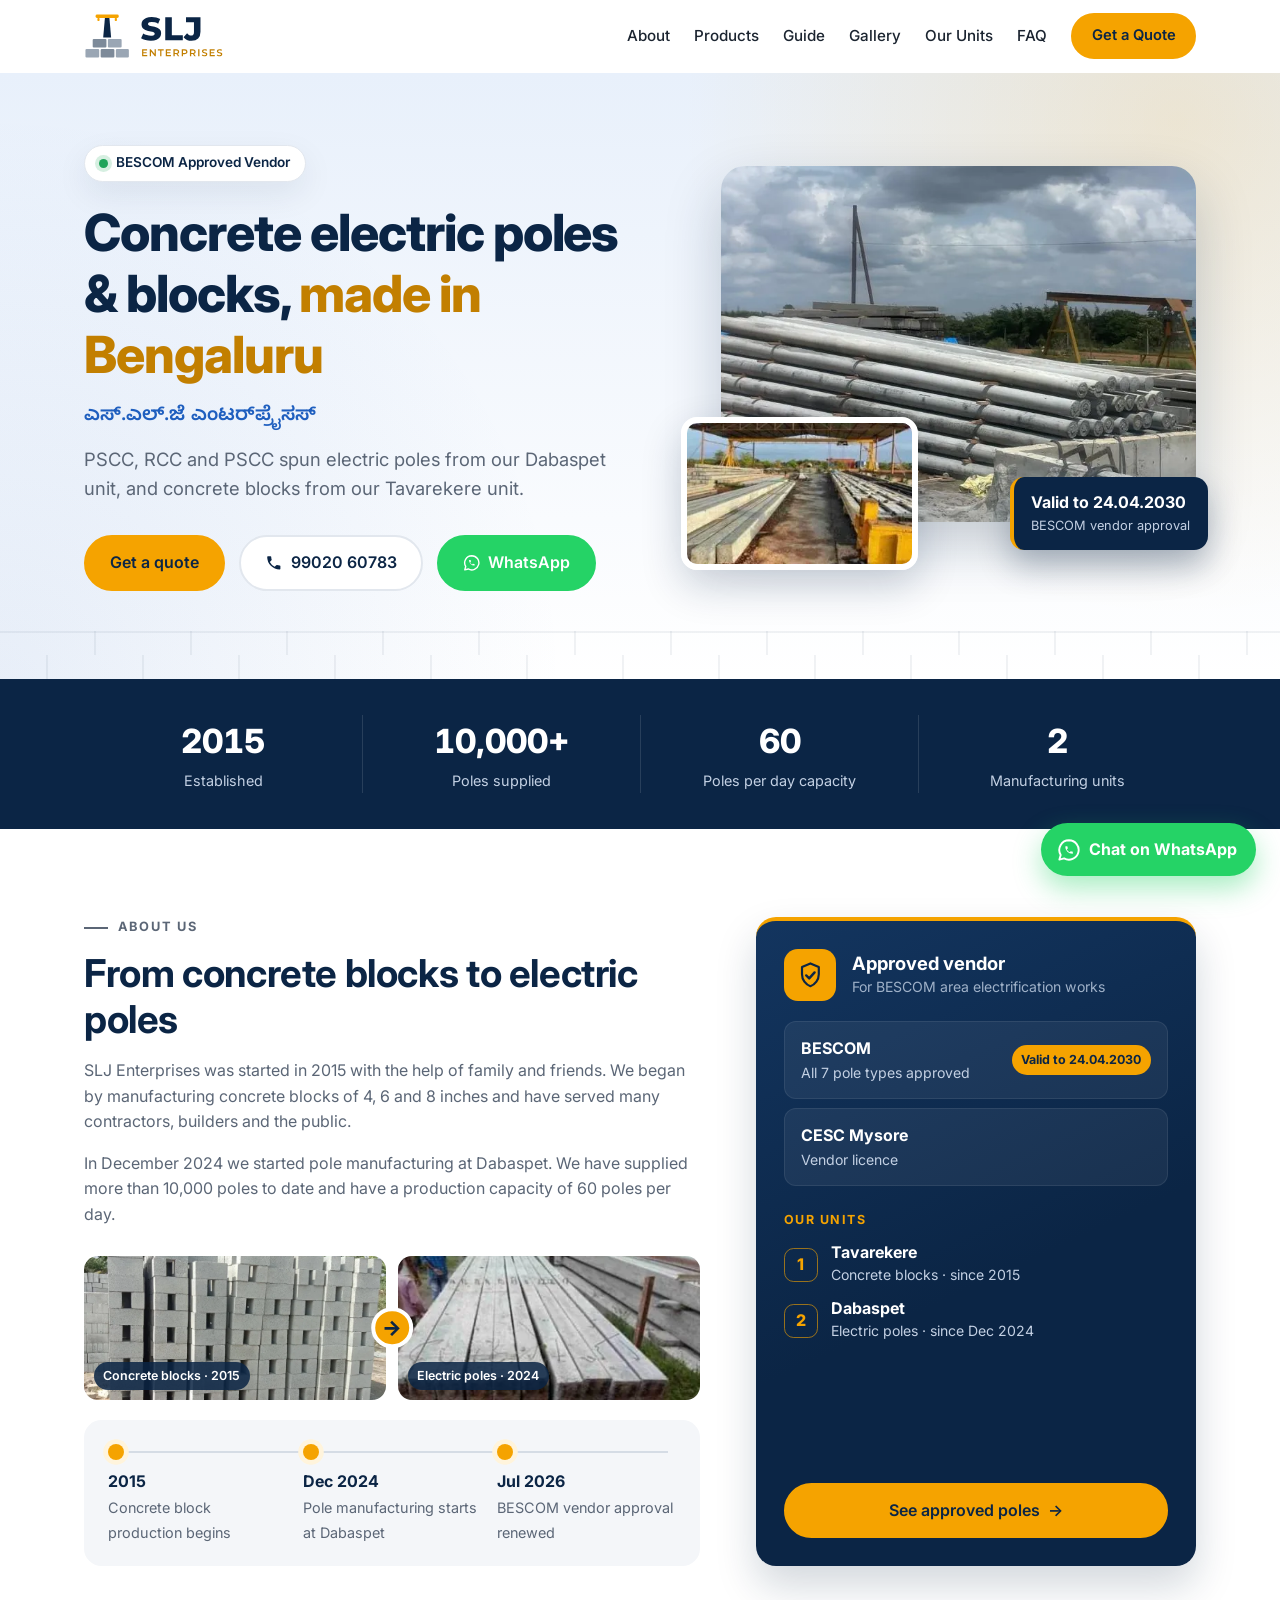
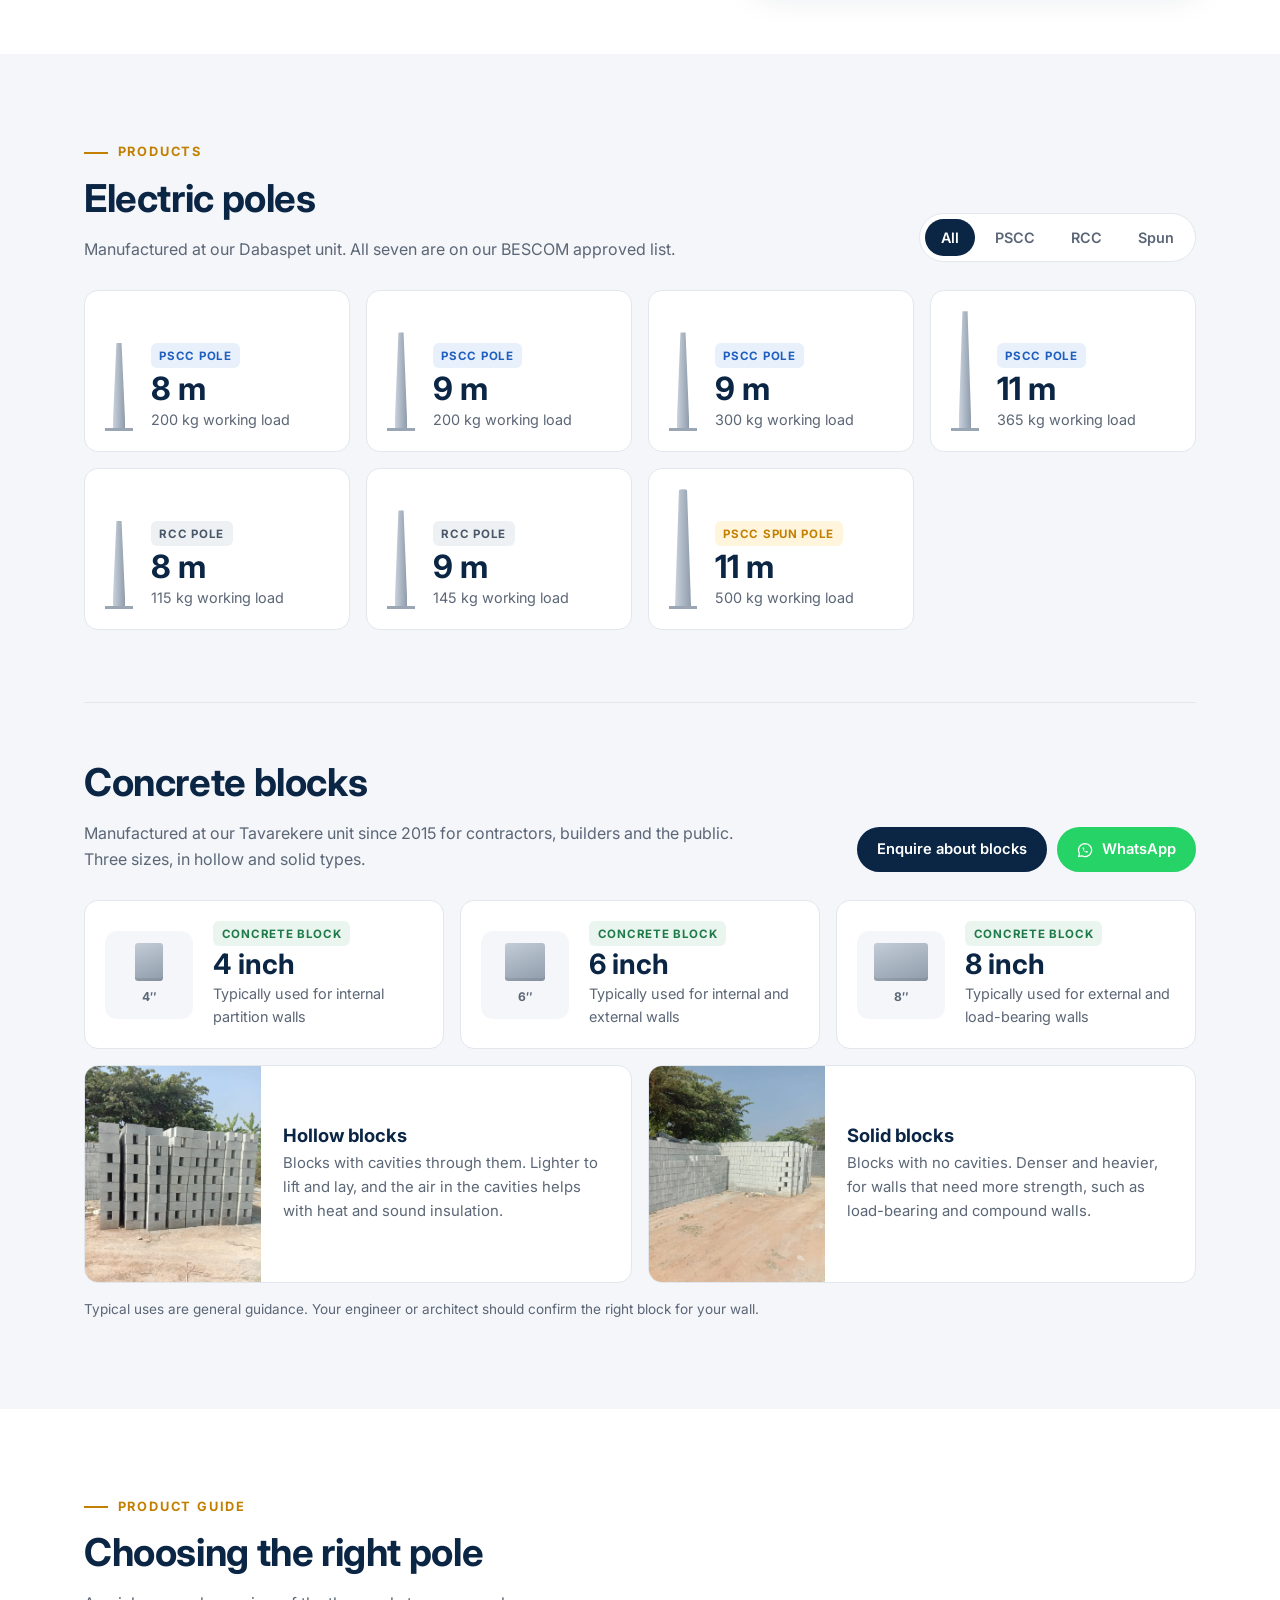
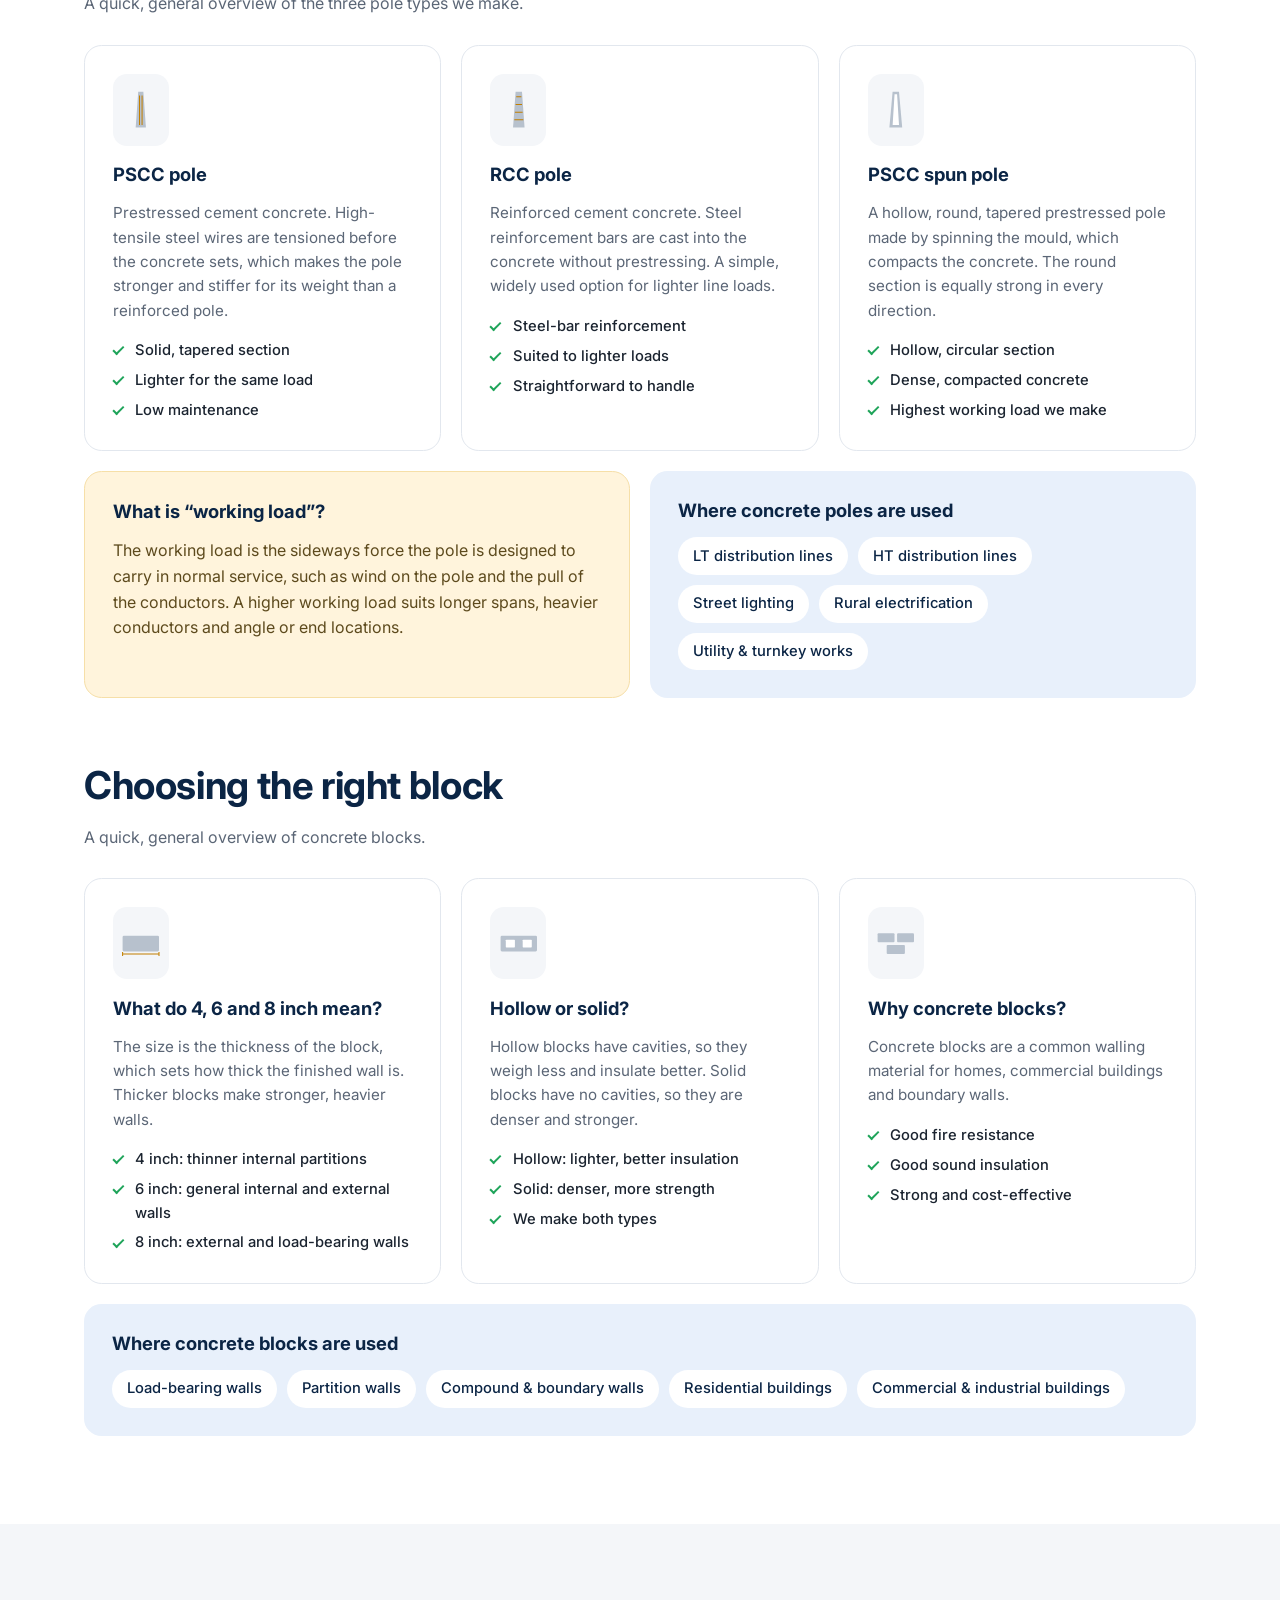
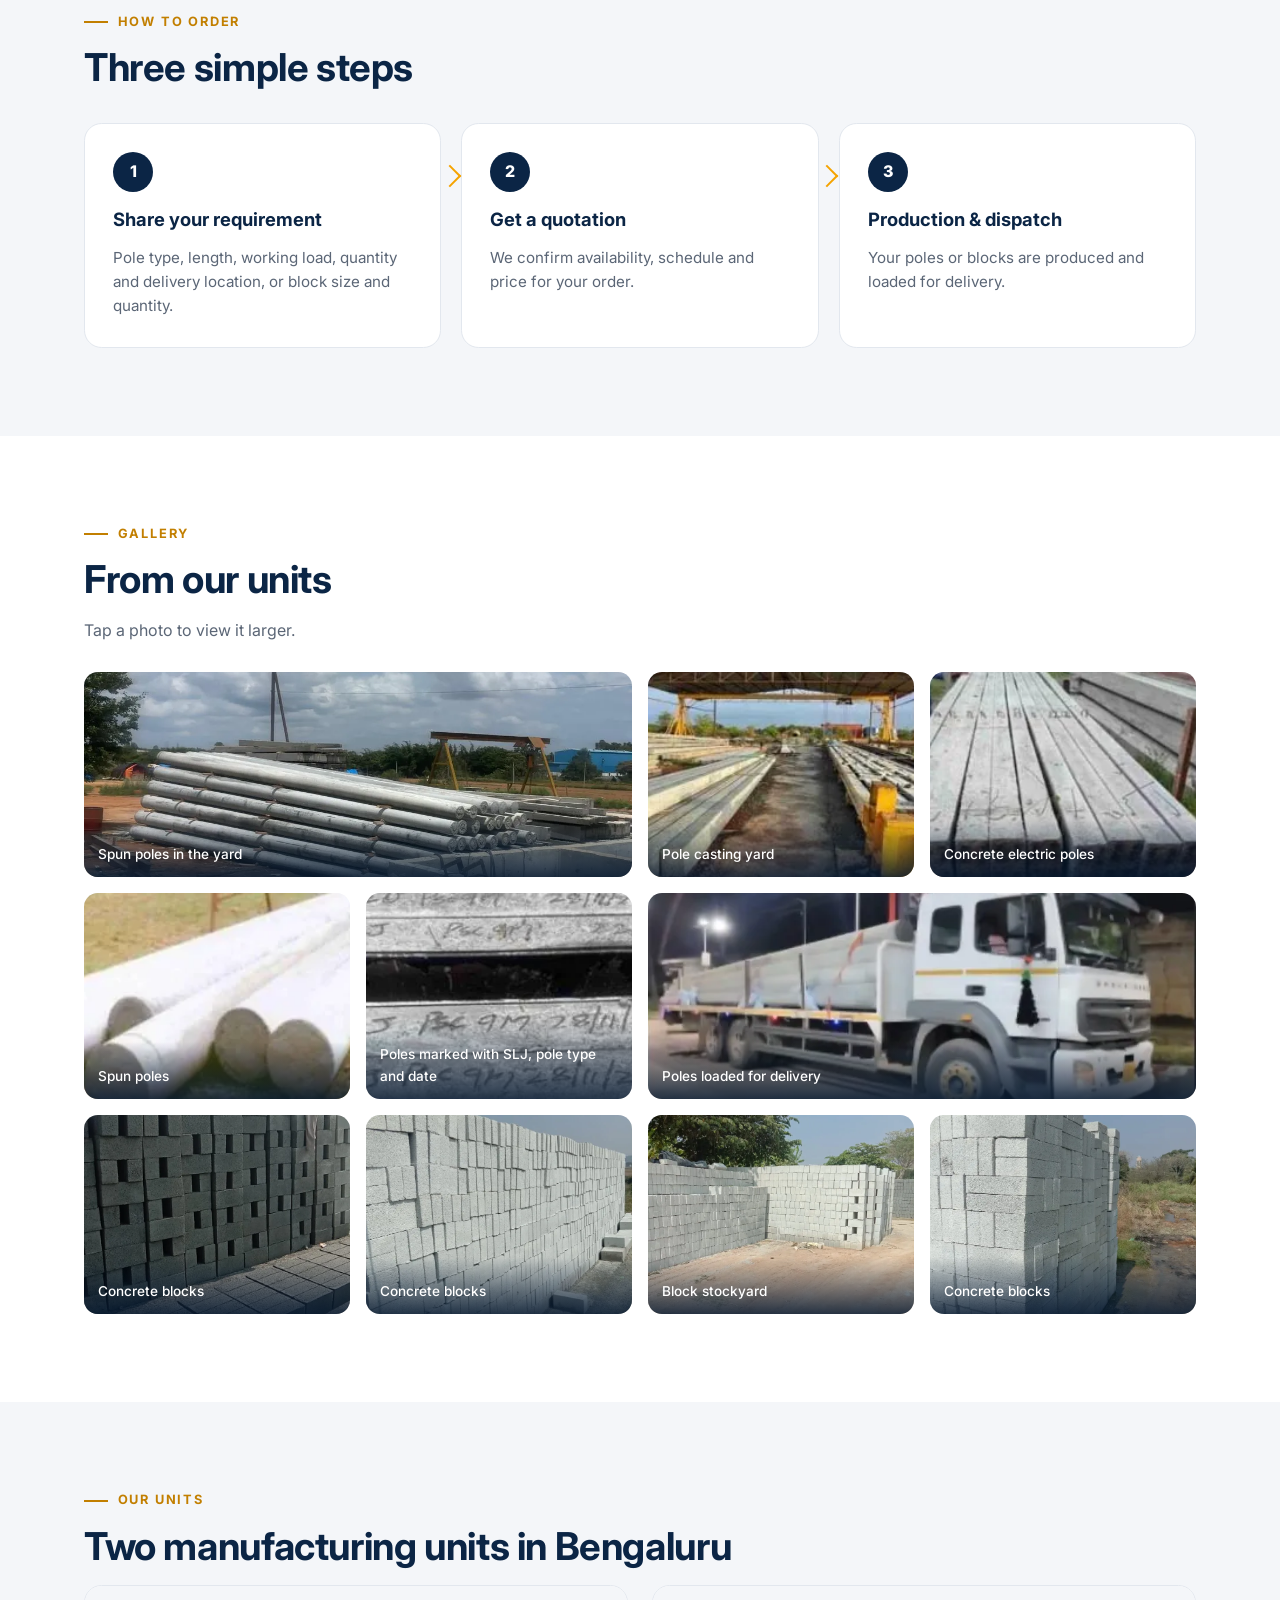
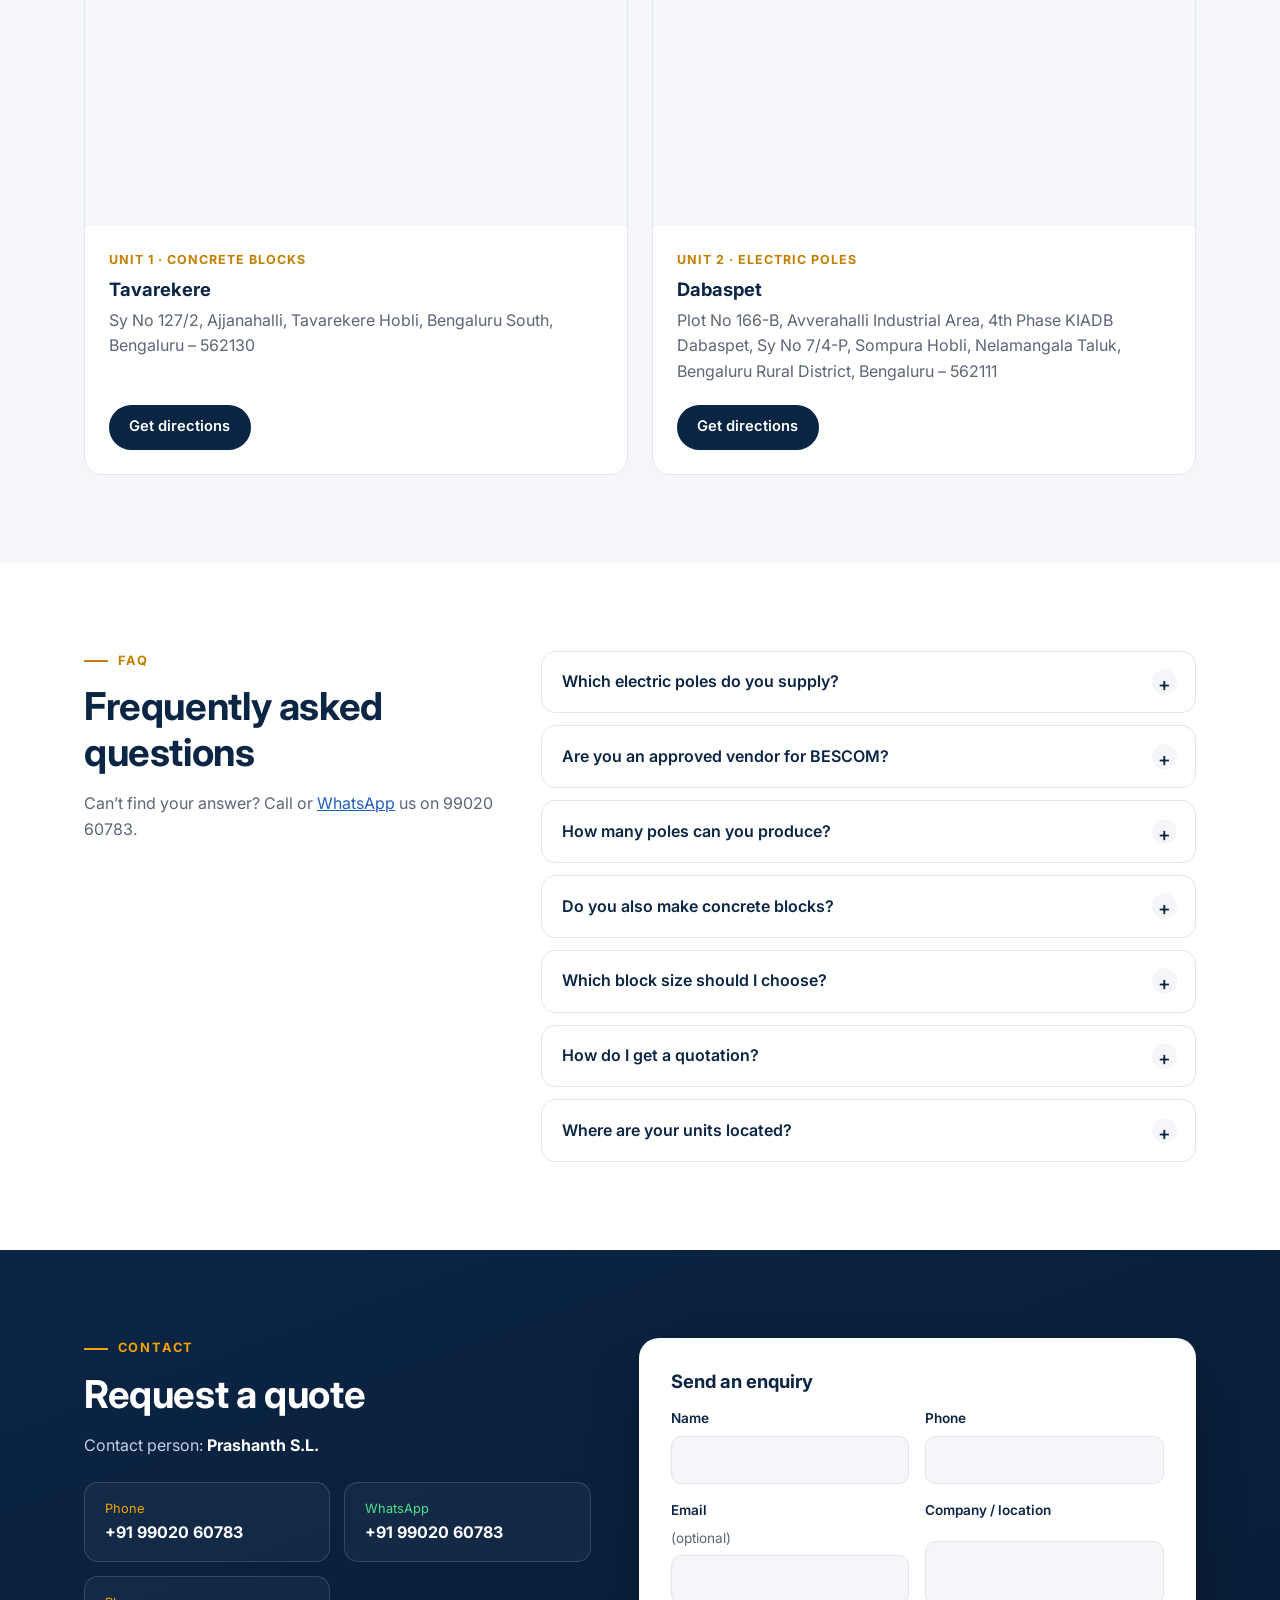
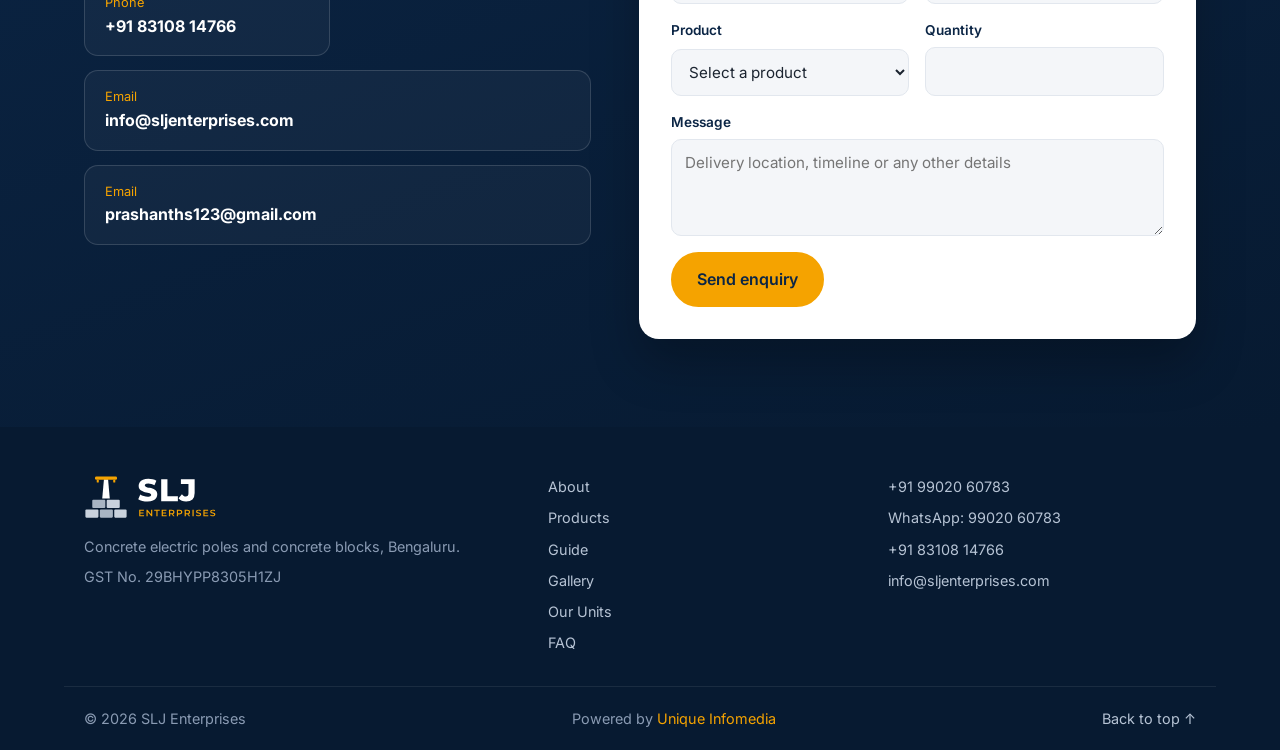
==== commit 5108359b: "Expand concrete blocks content to match poles - Block size cards (4/6/8 inch) with to-scale drawings" ====
--- a/site/index.html
+++ b/site/index.html
@@ -65,7 +65,7 @@
       <nav class="nav" id="nav" aria-label="Main">
         <a href="#about">About</a>
         <a href="#products">Products</a>
-        <a href="#guide">Pole Guide</a>
+        <a href="#guide">Guide</a>
         <a href="#gallery">Gallery</a>
         <a href="#units">Our Units</a>
         <a href="#faq">FAQ</a>
@@ -232,29 +232,70 @@
           </li>
         </ul>
 
-        <div class="product-row">
-          <div>
-            <h2>Concrete blocks</h2>
-            <p class="section__intro">Manufactured at our Tavarekere unit since 2015, for contractors, builders and the public.</p>
-            <ul class="sizes">
-              <li><strong>4&Prime;</strong><span>4 inch blocks</span></li>
-              <li><strong>6&Prime;</strong><span>6 inch blocks</span></li>
-              <li><strong>8&Prime;</strong><span>8 inch blocks</span></li>
-            </ul>
-            <a href="#contact" class="btn btn--small product-row__cta">Enquire about blocks</a>
-          </div>
-          <picture class="product-row__photo">
-            <source srcset="assets/img/blocks-stack-1.webp" type="image/webp">
-            <img src="assets/img/blocks-stack-1.jpg" alt="Stacked concrete blocks" width="780" height="957" loading="lazy">
-          </picture>
-        </div>
-      </div>
-    </section>
-
-    <!-- Pole guide: general product knowledge -->
+        <div class="blocks" id="blocks">
+          <div class="section__head">
+            <div>
+              <h2>Concrete blocks</h2>
+              <p class="section__intro">Manufactured at our Tavarekere unit since 2015 for contractors, builders and the public. Three sizes, in hollow and solid types.</p>
+            </div>
+            <div class="blocks__actions">
+              <a href="#contact" class="btn btn--small">Enquire about blocks</a>
+              <a href="https://wa.me/919902060783?text=Hello%20SLJ%20Enterprises%2C%20I%20would%20like%20to%20enquire%20about%20concrete%20blocks." class="btn btn--small btn--wa" target="_blank" rel="noopener"><svg viewBox="0 0 24 24" aria-hidden="true"><use href="#i-wa"/></svg>WhatsApp</a>
+            </div>
+          </div>
+
+          <ul class="block-sizes">
+            <li class="block-card" style="--t: 4">
+              <div class="block-card__viz" aria-hidden="true"><span></span><em>4&Prime;</em></div>
+              <div class="block-card__body">
+                <span class="tag tag--block">Concrete block</span>
+                <strong>4 inch</strong>
+                <span>Typically used for internal partition walls</span>
+              </div>
+            </li>
+            <li class="block-card" style="--t: 6">
+              <div class="block-card__viz" aria-hidden="true"><span></span><em>6&Prime;</em></div>
+              <div class="block-card__body">
+                <span class="tag tag--block">Concrete block</span>
+                <strong>6 inch</strong>
+                <span>Typically used for internal and external walls</span>
+              </div>
+            </li>
+            <li class="block-card" style="--t: 8">
+              <div class="block-card__viz" aria-hidden="true"><span></span><em>8&Prime;</em></div>
+              <div class="block-card__body">
+                <span class="tag tag--block">Concrete block</span>
+                <strong>8 inch</strong>
+                <span>Typically used for external and load-bearing walls</span>
+              </div>
+            </li>
+          </ul>
+
+          <div class="block-types">
+            <article class="block-type">
+              <picture><source srcset="assets/img/blocks-stack-1.webp" type="image/webp"><img src="assets/img/blocks-stack-1.jpg" alt="Hollow concrete blocks with cavities, stacked in the yard" width="780" height="957" loading="lazy"></picture>
+              <div class="block-type__body">
+                <h3>Hollow blocks</h3>
+                <p>Blocks with cavities through them. Lighter to lift and lay, and the air in the cavities helps with heat and sound insulation.</p>
+              </div>
+            </article>
+            <article class="block-type">
+              <picture><source srcset="assets/img/blocks-stack-2.webp" type="image/webp"><img src="assets/img/blocks-stack-2.jpg" alt="Solid concrete blocks stacked in the yard" width="780" height="957" loading="lazy"></picture>
+              <div class="block-type__body">
+                <h3>Solid blocks</h3>
+                <p>Blocks with no cavities. Denser and heavier, for walls that need more strength, such as load-bearing and compound walls.</p>
+              </div>
+            </article>
+          </div>
+          <p class="blocks__note">Typical uses are general guidance. Your engineer or architect should confirm the right block for your wall.</p>
+        </div>
+      </div>
+    </section>
+
+    <!-- Product guide: general product knowledge -->
     <section class="section" id="guide">
       <div class="container">
-        <p class="eyebrow">Pole guide</p>
+        <p class="eyebrow">Product guide</p>
         <h2>Choosing the right pole</h2>
         <p class="section__intro">A quick, general overview of the three pole types we make.</p>
         <div class="guide">
@@ -293,6 +334,39 @@
               <li>Utility &amp; turnkey works</li>
             </ul>
           </div>
+        </div>
+
+        <h2 class="guide__title">Choosing the right block</h2>
+        <p class="section__intro">A quick, general overview of concrete blocks.</p>
+        <div class="guide guide--blocks">
+          <article class="guide__card">
+            <div class="guide__icon guide__icon--block" aria-hidden="true"><svg viewBox="0 0 64 40"><rect x="4" y="8" width="56" height="24" rx="2"/><path class="dim" d="M4 36h56M4 33v6M60 33v6"/></svg></div>
+            <h3>What do 4, 6 and 8 inch mean?</h3>
+            <p>The size is the thickness of the block, which sets how thick the finished wall is. Thicker blocks make stronger, heavier walls.</p>
+            <ul><li>4 inch: thinner internal partitions</li><li>6 inch: general internal and external walls</li><li>8 inch: external and load-bearing walls</li></ul>
+          </article>
+          <article class="guide__card">
+            <div class="guide__icon guide__icon--block" aria-hidden="true"><svg viewBox="0 0 64 40"><rect x="4" y="8" width="56" height="24" rx="2"/><rect class="hole" x="12" y="14" width="14" height="12" rx="1"/><rect class="hole" x="38" y="14" width="14" height="12" rx="1"/></svg></div>
+            <h3>Hollow or solid?</h3>
+            <p>Hollow blocks have cavities, so they weigh less and insulate better. Solid blocks have no cavities, so they are denser and stronger.</p>
+            <ul><li>Hollow: lighter, better insulation</li><li>Solid: denser, more strength</li><li>We make both types</li></ul>
+          </article>
+          <article class="guide__card">
+            <div class="guide__icon guide__icon--block" aria-hidden="true"><svg viewBox="0 0 64 40"><rect x="4" y="4" width="26" height="14" rx="1.5"/><rect x="34" y="4" width="26" height="14" rx="1.5"/><rect x="18" y="22" width="28" height="14" rx="1.5"/></svg></div>
+            <h3>Why concrete blocks?</h3>
+            <p>Concrete blocks are a common walling material for homes, commercial buildings and boundary walls.</p>
+            <ul><li>Good fire resistance</li><li>Good sound insulation</li><li>Strong and cost-effective</li></ul>
+          </article>
+        </div>
+        <div class="uses uses--blocks">
+          <h3>Where concrete blocks are used</h3>
+          <ul class="tags">
+            <li>Load-bearing walls</li>
+            <li>Partition walls</li>
+            <li>Compound &amp; boundary walls</li>
+            <li>Residential buildings</li>
+            <li>Commercial &amp; industrial buildings</li>
+          </ul>
         </div>
       </div>
     </section>
@@ -424,7 +498,11 @@
           </details>
           <details>
             <summary>Do you also make concrete blocks?</summary>
-            <p>Yes. We have made concrete blocks of 4, 6 and 8 inches at our Tavarekere unit since 2015.</p>
+            <p>Yes. We have made concrete blocks of 4, 6 and 8 inches at our Tavarekere unit since 2015, in both hollow and solid types, for contractors, builders and the public.</p>
+          </details>
+          <details>
+            <summary>Which block size should I choose?</summary>
+            <p>As a general guide, 4 inch blocks suit internal partition walls, 6 inch blocks suit general internal and external walls, and 8 inch blocks suit external and load-bearing walls. Your engineer or architect should confirm the right block for your building.</p>
           </details>
           <details>
             <summary>How do I get a quotation?</summary>
@@ -503,7 +581,7 @@
       <nav class="footer__links" aria-label="Footer">
         <a href="#about">About</a>
         <a href="#products">Products</a>
-        <a href="#guide">Pole Guide</a>
+        <a href="#guide">Guide</a>
         <a href="#gallery">Gallery</a>
         <a href="#units">Our Units</a>
         <a href="#faq">FAQ</a>
--- a/site/assets/css/style.css
+++ b/site/assets/css/style.css
@@ -320,13 +320,37 @@
 .tag--rcc { background: #eef1f4; color: #4a5768; }
 .tag--spun { background: var(--amber-light); color: var(--amber-dark); }
 
-.product-row { display: grid; grid-template-columns: 1.2fr 1fr; gap: 3rem; align-items: center; margin-top: 4.5rem; padding: 2.5rem; background: #fff; border-radius: 1.25rem; border: 1px solid var(--border); }
-.product-row__photo img { width: 100%; aspect-ratio: 4 / 3; object-fit: cover; border-radius: var(--radius); }
-.product-row__cta { margin-top: 1.5rem; }
-.sizes { list-style: none; padding: 0; margin: 0; display: flex; gap: 1rem; flex-wrap: wrap; }
-.sizes li { min-width: 7.5rem; padding: 1.1rem 1.25rem; border-radius: var(--radius); background: var(--bg-alt); border-left: 4px solid var(--amber); }
-.sizes strong { display: block; font-size: 1.8rem; color: var(--navy); line-height: 1; }
-.sizes span { color: var(--muted); font-size: 0.9rem; }
+
+/* Concrete blocks */
+.blocks { margin-top: 4.5rem; padding-top: 3.5rem; border-top: 1px solid var(--border); }
+.blocks__actions { display: flex; gap: 0.6rem; flex-wrap: wrap; margin-bottom: 1.75rem; }
+.block-sizes { list-style: none; padding: 0; margin: 0; display: grid; grid-template-columns: repeat(3, 1fr); gap: 1rem; }
+.block-card {
+  display: flex;
+  align-items: center;
+  gap: 1.25rem;
+  padding: 1.25rem;
+  background: #fff;
+  border: 1px solid var(--border);
+  border-radius: var(--radius);
+  transition: transform 0.25s, box-shadow 0.25s, border-color 0.25s;
+}
+.block-card:hover { transform: translateY(-4px); box-shadow: var(--shadow); border-color: transparent; }
+/* end view of a block, its width drawn to scale with the thickness */
+.block-card__viz { flex: none; width: 5.5rem; height: 5.5rem; display: flex; flex-direction: column; align-items: center; justify-content: center; gap: 0.4rem; border-radius: 0.75rem; background: var(--bg-alt); }
+.block-card__viz span { display: block; width: calc(var(--t) / 8 * 3.4rem); height: 2.4rem; border-radius: 0.2rem; background: linear-gradient(160deg, #c3ccd7, #8f9cab); box-shadow: inset 0 -3px 0 rgba(0, 0, 0, 0.08); }
+.block-card__viz em { font-style: normal; font-size: 0.75rem; font-weight: 700; color: var(--muted); }
+.block-card__body { display: flex; flex-direction: column; gap: 0.15rem; }
+.block-card__body strong { font-size: 1.75rem; line-height: 1.1; color: var(--navy); }
+.block-card__body > span:last-child { color: var(--muted); font-size: 0.9rem; }
+.tag--block { background: #e9f5ee; color: #1f7a4a; }
+.block-types { display: grid; grid-template-columns: 1fr 1fr; gap: 1rem; margin-top: 1rem; }
+.block-type { display: grid; grid-template-columns: 11rem 1fr; background: #fff; border: 1px solid var(--border); border-radius: var(--radius); overflow: hidden; }
+.block-type img { width: 100%; height: 100%; min-height: 9rem; object-fit: cover; }
+.block-type__body { padding: 1.25rem 1.4rem; align-self: center; }
+.block-type__body h3 { margin-bottom: 0.4rem; }
+.block-type__body p { margin: 0; color: var(--muted); font-size: 0.93rem; }
+.blocks__note { margin: 1rem 0 0; font-size: 0.85rem; color: var(--muted); }
 
 /* Pole guide */
 .guide { display: grid; grid-template-columns: repeat(3, 1fr); gap: 1.25rem; }
@@ -334,9 +358,14 @@
 .guide__card:hover { box-shadow: var(--shadow); transform: translateY(-3px); }
 .guide__icon { width: 3.5rem; height: 4.5rem; display: grid; place-items: center; border-radius: 0.875rem; background: var(--bg-alt); margin-bottom: 1.1rem; }
 .guide__icon svg { width: 1.6rem; height: 3.2rem; }
-.guide__icon path { fill: #b7c1cd; }
+.guide__icon path, .guide__icon rect { fill: #b7c1cd; }
 .guide__icon .wire { fill: none; stroke: var(--amber-dark); stroke-width: 1.6; }
 .guide__icon .hollow { fill: #fff; }
+.guide__icon--block svg { width: 2.6rem; height: 1.7rem; }
+.guide__icon--block .hole { fill: #fff; }
+.guide__icon--block .dim { fill: none; stroke: var(--amber-dark); stroke-width: 1.6; }
+.guide__title { margin-top: 4rem; }
+.uses--blocks { margin-top: 1.25rem; }
 .guide__card p { color: var(--muted); font-size: 0.95rem; }
 .guide__card ul { list-style: none; padding: 0; margin: 0; display: grid; gap: 0.4rem; }
 .guide__card li { position: relative; padding-left: 1.4rem; font-size: 0.92rem; font-weight: 500; }
@@ -516,6 +545,7 @@
   .contact { grid-template-columns: 1fr; }
   .gallery { grid-template-columns: repeat(3, 1fr); }
   .poles { grid-template-columns: repeat(3, 1fr); }
+  .block-types { grid-template-columns: 1fr; }
 }
 
 /* Tablet portrait and phones */
@@ -540,15 +570,16 @@
   .nav a:not(.btn)::after { display: none; }
   .nav .btn { margin-top: 0.9rem; justify-content: center; }
   .hero { padding: 2.5rem 0 4rem; }
-  .hero__grid, .about, .faq, .contact-grid, .units, .guide__extra, .product-row { grid-template-columns: 1fr; }
+  .hero__grid, .about, .faq, .contact-grid, .units, .guide__extra { grid-template-columns: 1fr; }
   .hero__grid { gap: 2.5rem; }
   .hero__media { padding: 0 0 2.5rem 1.5rem; }
   .hero__badge { right: 0; }
   .about, .faq, .contact-grid { gap: 2rem; }
   .guide { grid-template-columns: 1fr; }
+  .block-sizes { grid-template-columns: 1fr; }
+  .blocks { margin-top: 3rem; padding-top: 2.5rem; }
   .steps { grid-template-columns: 1fr; }
   .steps li:not(:last-child)::after { top: auto; bottom: -1.05rem; right: auto; left: 2.25rem; transform: rotate(135deg); }
-  .product-row { padding: 1.5rem; gap: 1.5rem; margin-top: 3rem; }
   .gallery { grid-template-columns: repeat(2, 1fr); gap: 0.75rem; }
 
   /* leave room for the action bar */
@@ -584,6 +615,8 @@
   .form__row { grid-template-columns: 1fr; }
   .form { padding: 1.5rem; }
   .poles { grid-template-columns: repeat(2, 1fr); }
+  .block-type { grid-template-columns: 1fr; }
+  .block-type img { height: 11rem; }
   .pole-card { flex-direction: column; align-items: flex-start; }
   .pole-card__viz { height: 5rem; }
   .filter { width: 100%; justify-content: space-between; }
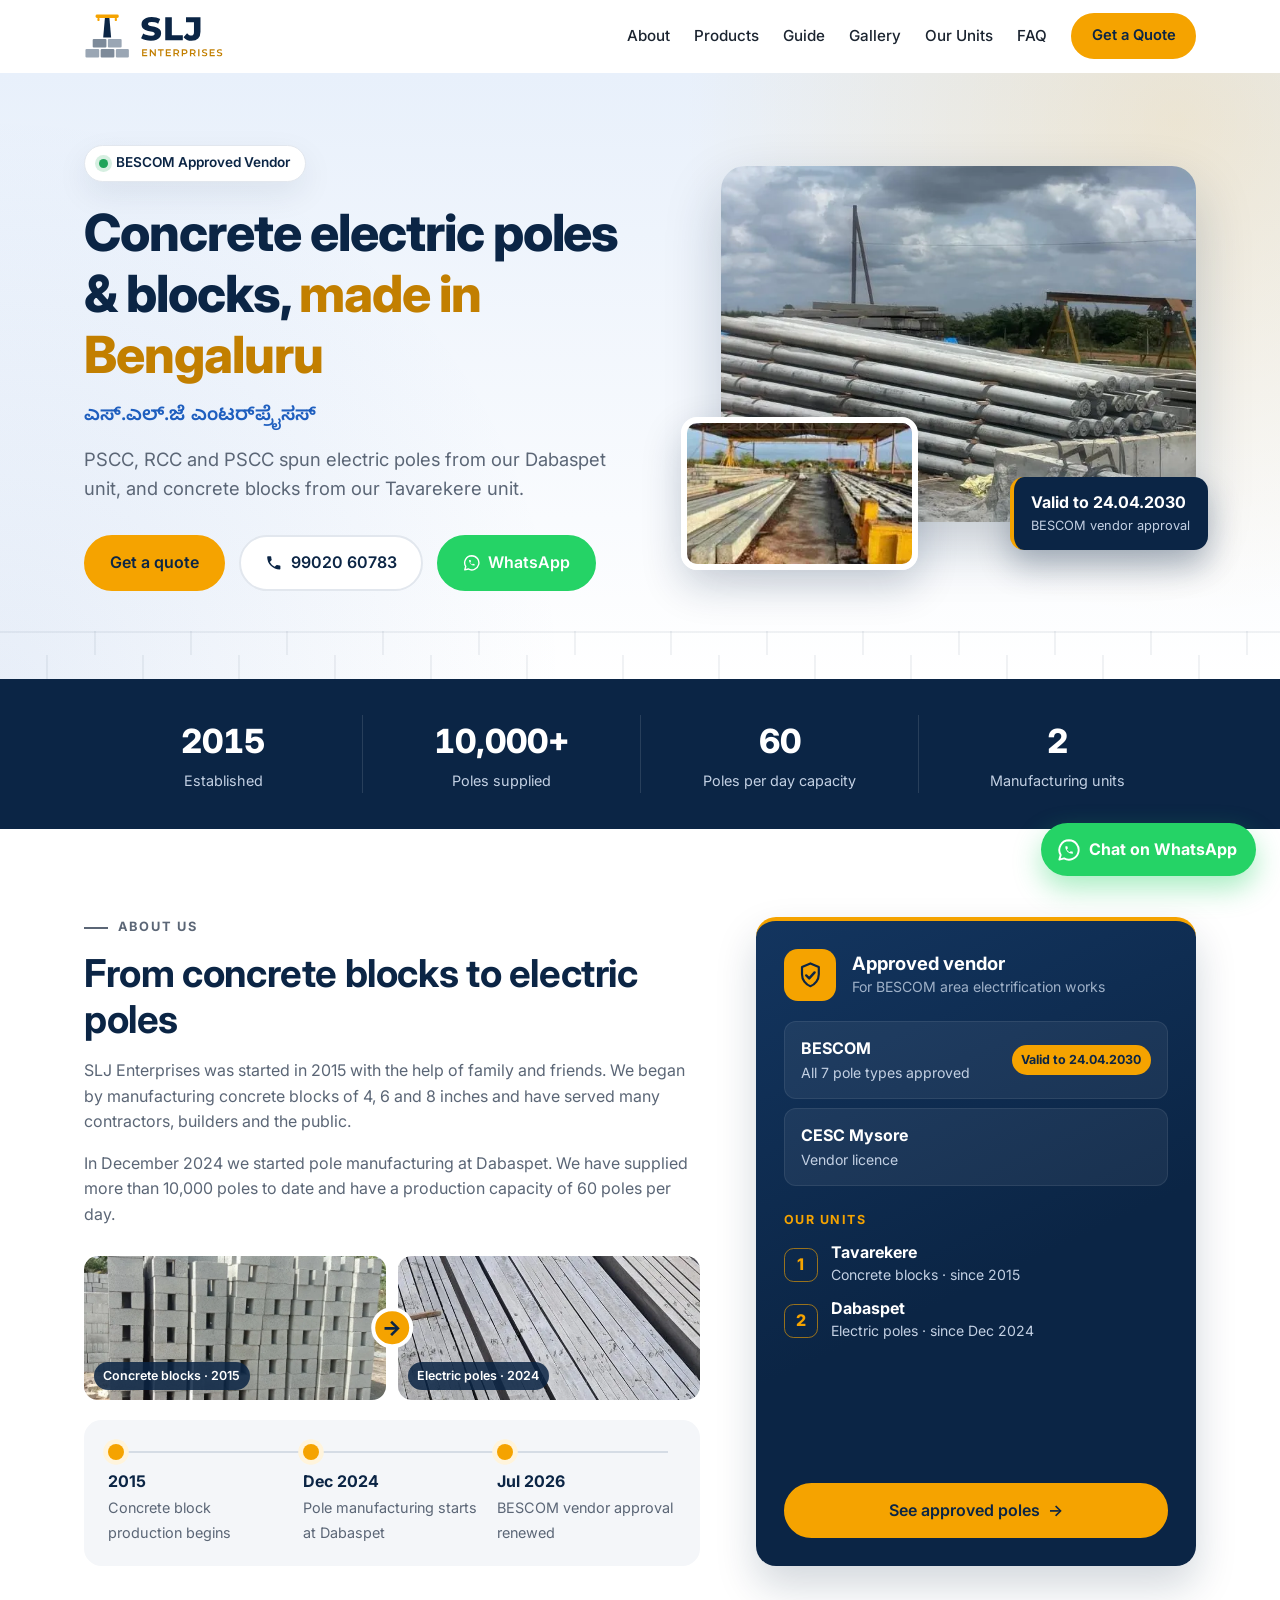
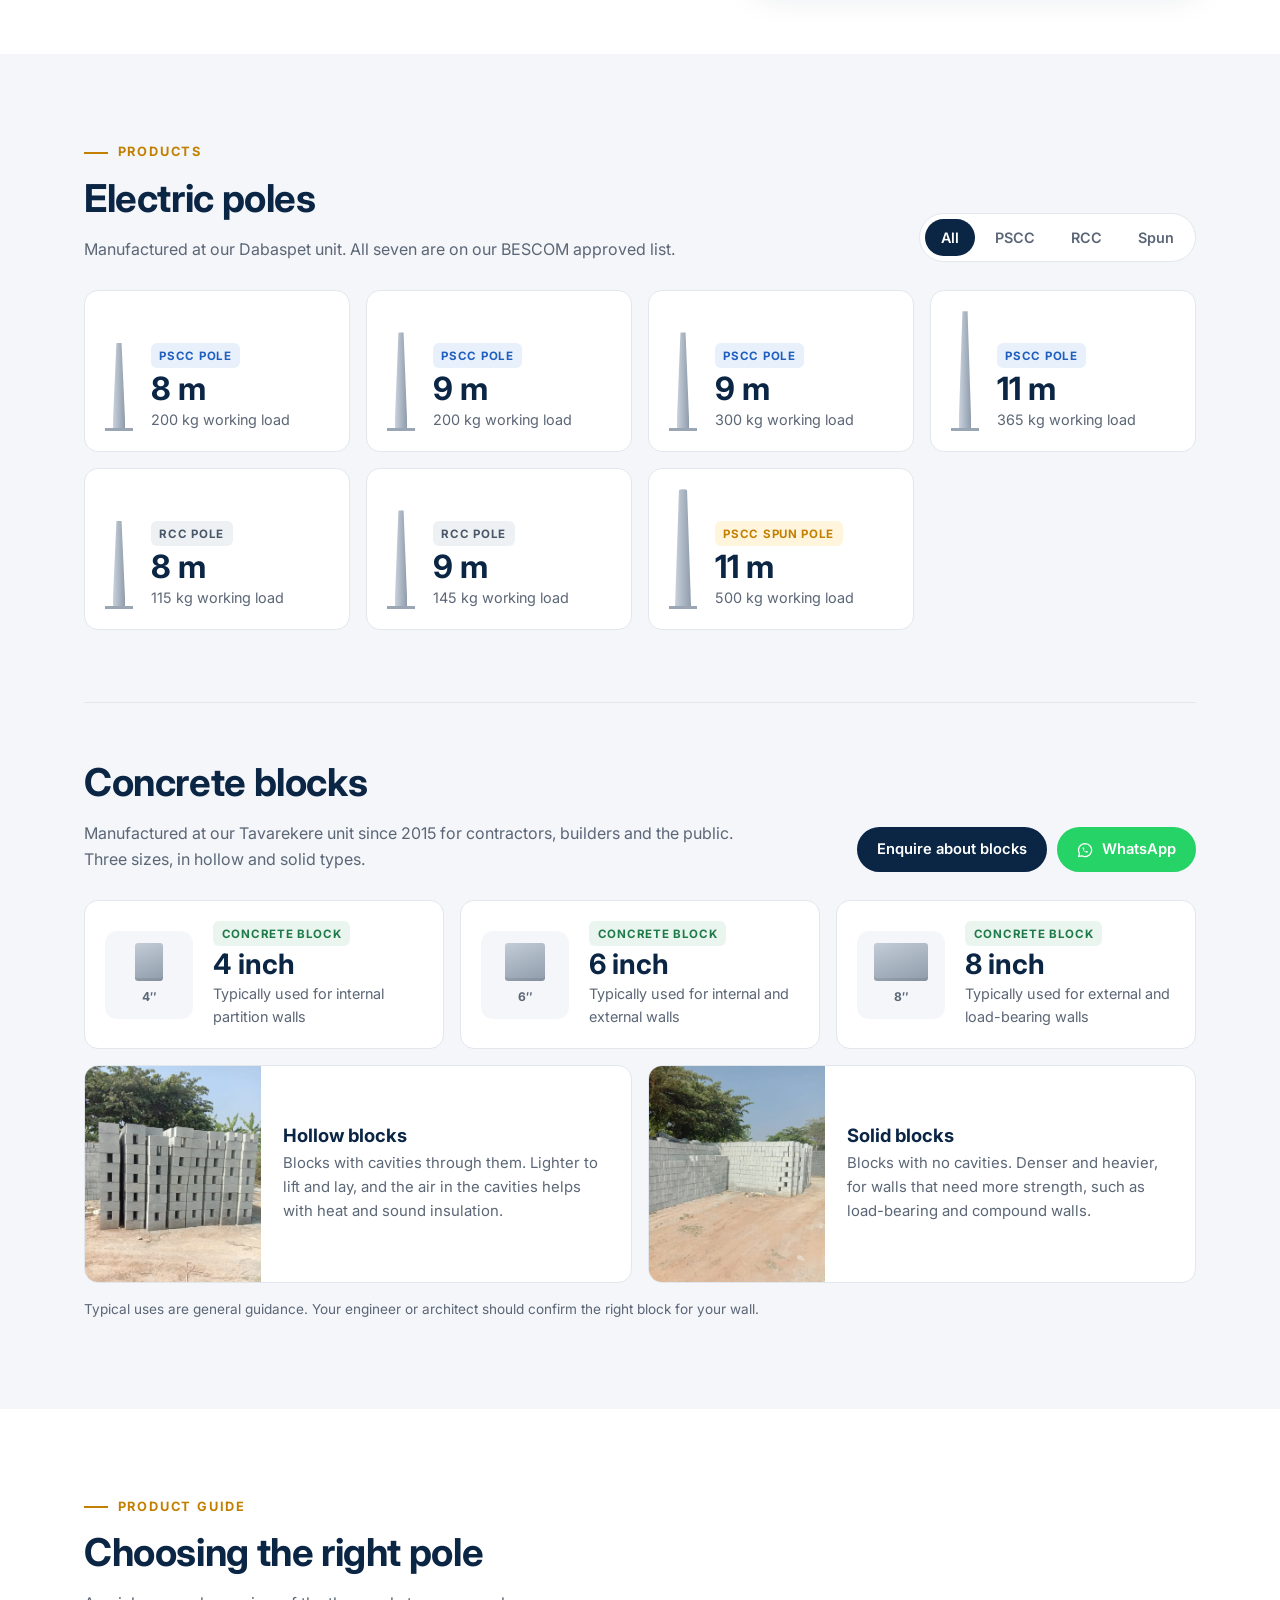
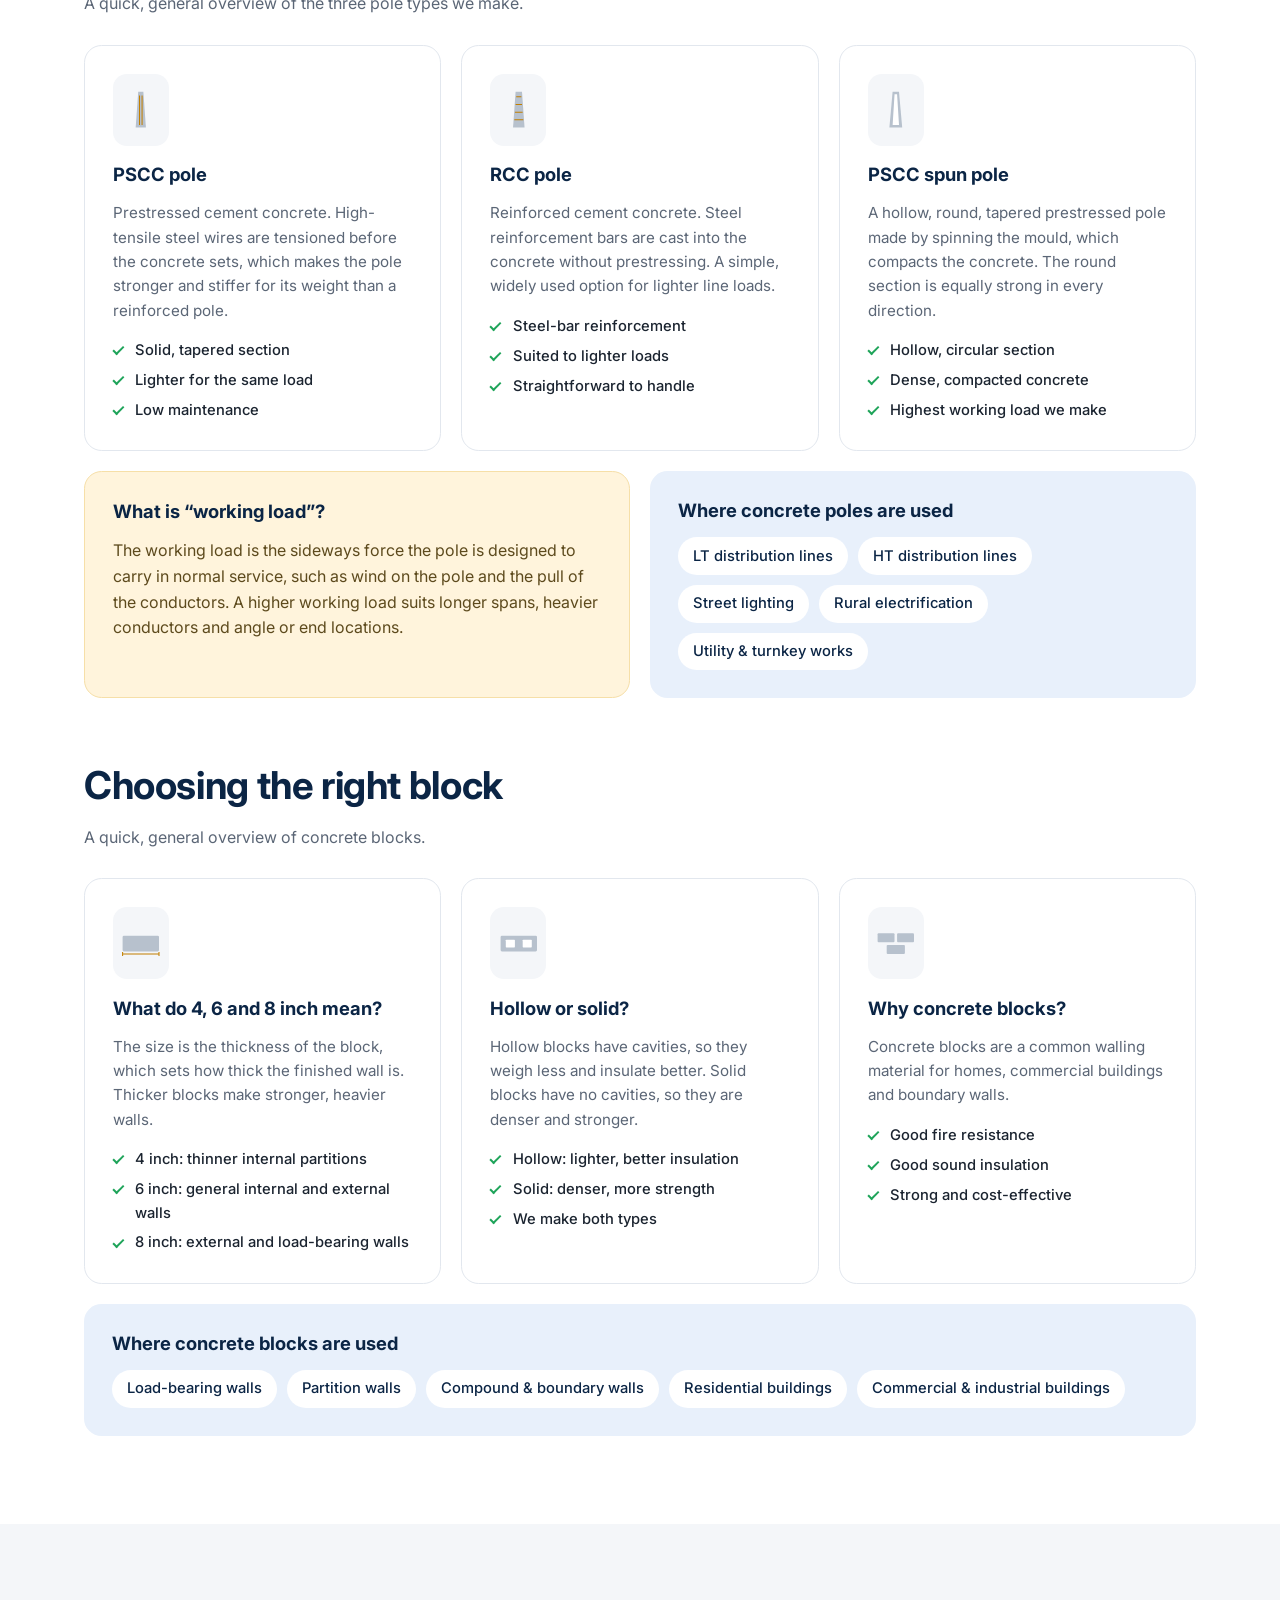
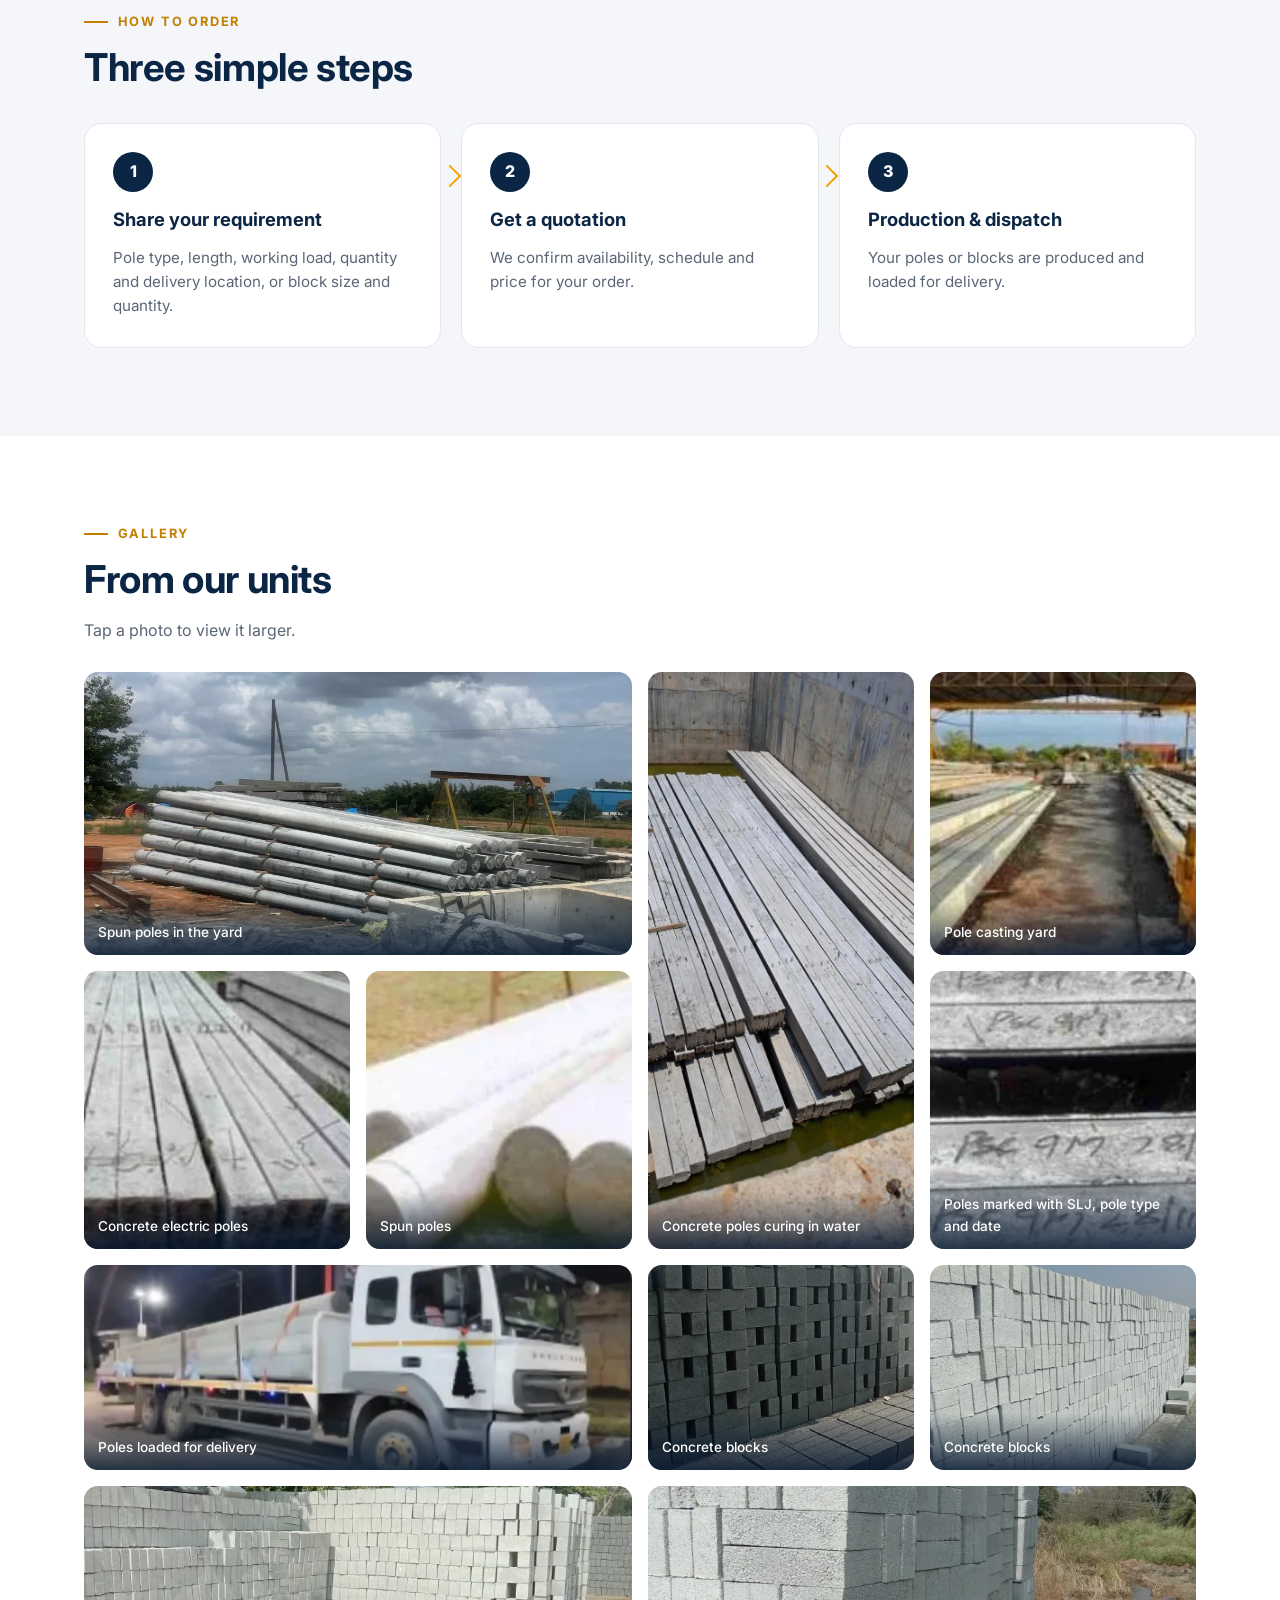
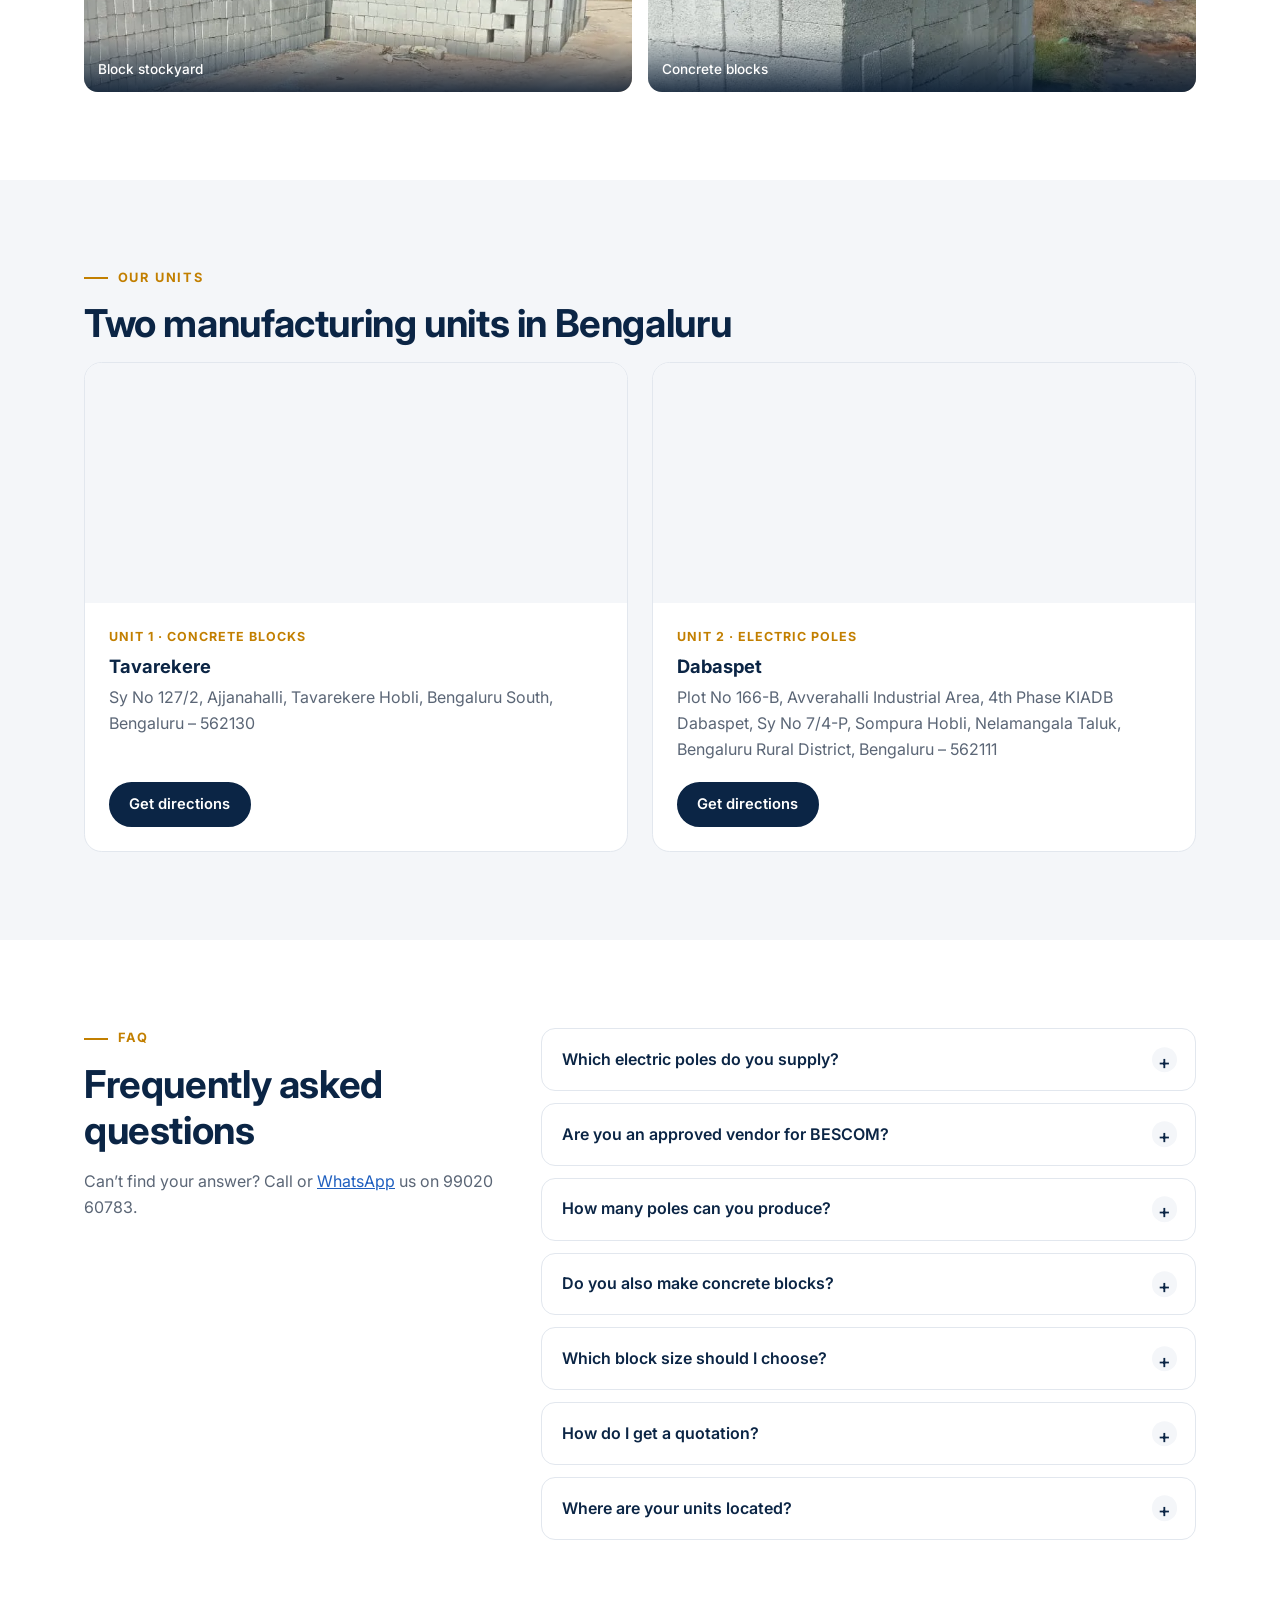
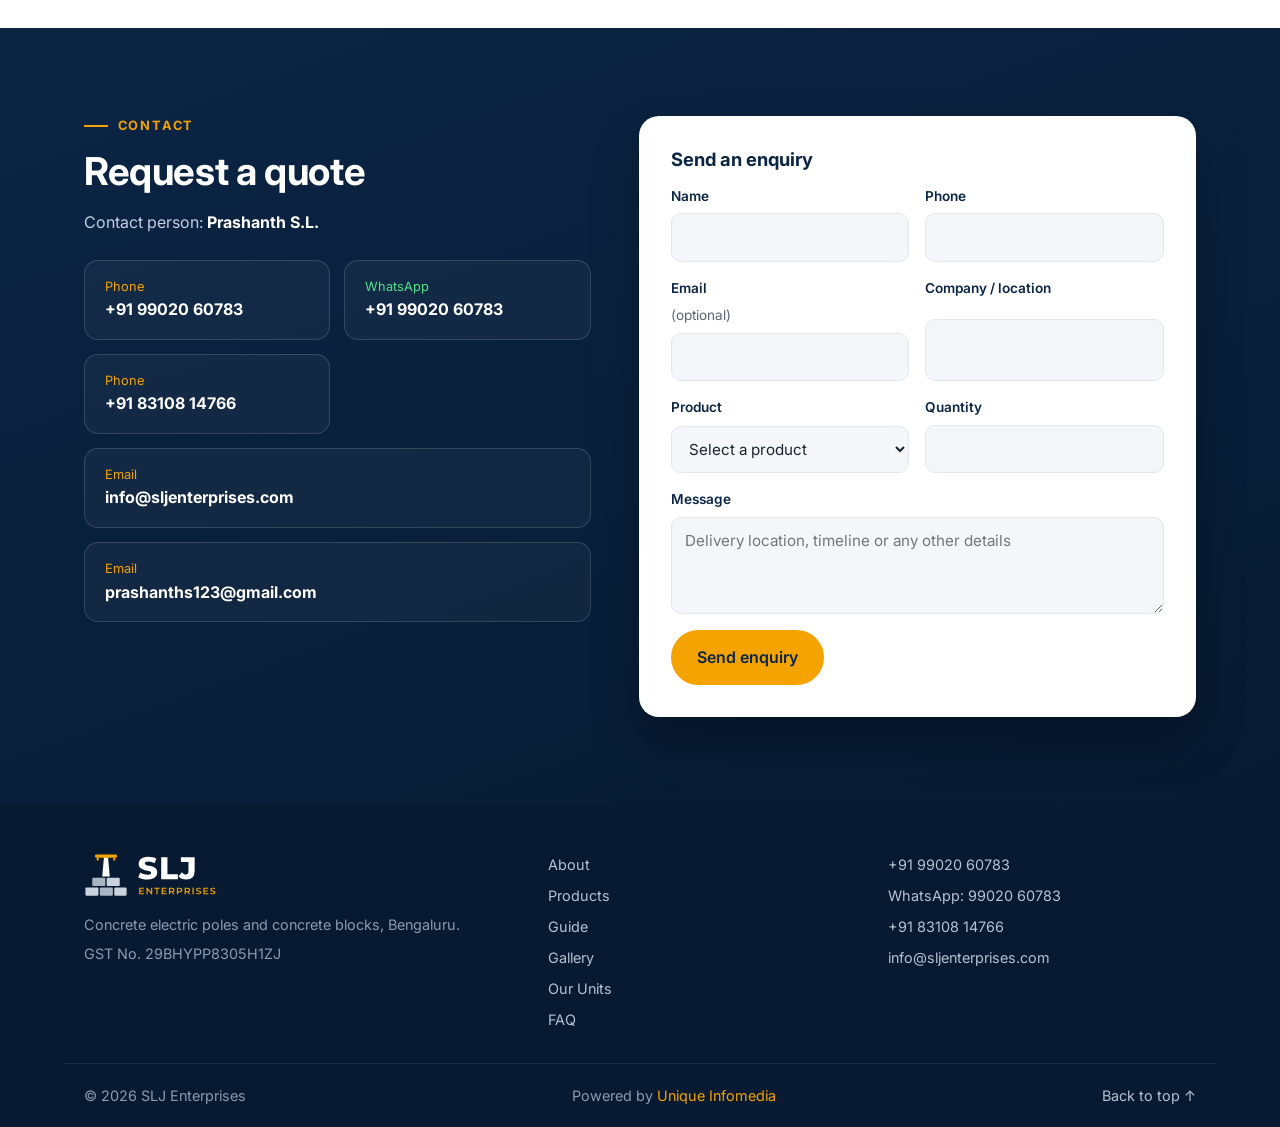
==== commit 0ef9cec8: "Add curing-tank photo and improve search engine setup - New photo of poles curing in water: tall gal" ====
--- a/site/index.html
+++ b/site/index.html
@@ -13,6 +13,7 @@
   <meta property="og:type" content="website">
   <meta property="og:image" content="https://sljenterprises.com/assets/img/spun-poles-yard.jpg">
   <link rel="icon" href="assets/favicon.svg?v=dev" type="image/svg+xml">
+  <link rel="apple-touch-icon" href="assets/apple-touch-icon.png">
   <link rel="preconnect" href="https://fonts.googleapis.com">
   <link rel="preconnect" href="https://fonts.gstatic.com" crossorigin>
   <link href="https://fonts.googleapis.com/css2?family=Inter:wght@400;500;600;700;800&family=Noto+Sans+Kannada:wght@600&display=swap" rel="stylesheet">
@@ -20,29 +21,65 @@
   <script type="application/ld+json">
   {
     "@context": "https://schema.org",
-    "@type": "Organization",
-    "name": "SLJ Enterprises",
-    "url": "https://sljenterprises.com/",
-    "logo": "https://sljenterprises.com/assets/logo.svg",
-    "foundingDate": "2015",
-    "telephone": ["+91-9902060783", "+91-8310814766"],
-    "email": ["info@sljenterprises.com", "prashanths123@gmail.com"],
-    "address": [
+    "@graph": [
       {
-        "@type": "PostalAddress",
-        "streetAddress": "Sy No 127/2, Ajjanahalli, Tavarekere Hobli",
-        "addressLocality": "Bengaluru South",
-        "addressRegion": "Karnataka",
-        "postalCode": "562130",
-        "addressCountry": "IN"
+        "@type": "Organization",
+        "@id": "https://sljenterprises.com/#org",
+        "name": "SLJ Enterprises",
+        "alternateName": ["S.L.J Enterprises", "SLJ Enterprises Bengaluru", "ಎಸ್.ಎಲ್.ಜೆ ಎಂಟರ್‌ಪ್ರೈಸಸ್"],
+        "description": "Manufacturer of PSCC, RCC and PSCC spun electric poles and concrete blocks in Bengaluru. BESCOM approved vendor.",
+        "url": "https://sljenterprises.com/",
+        "logo": "https://sljenterprises.com/assets/logo-512.png",
+        "image": "https://sljenterprises.com/assets/img/spun-poles-yard.jpg",
+        "foundingDate": "2015",
+        "telephone": "+91-9902060783",
+        "email": "info@sljenterprises.com",
+        "contactPoint": {
+          "@type": "ContactPoint",
+          "telephone": "+91-9902060783",
+          "contactType": "sales",
+          "areaServed": "IN",
+          "availableLanguage": ["en", "kn"]
+        },
+        "taxID": "29BHYPP8305H1ZJ"
       },
       {
-        "@type": "PostalAddress",
-        "streetAddress": "Plot No 166-B, Avverahalli Industrial Area, 4th Phase KIADB Dabaspet, Sy No 7/4-P, Sompura Hobli, Nelamangala Taluk",
-        "addressLocality": "Bengaluru Rural District",
-        "addressRegion": "Karnataka",
-        "postalCode": "562111",
-        "addressCountry": "IN"
+        "@type": "LocalBusiness",
+        "@id": "https://sljenterprises.com/#dabaspet",
+        "name": "SLJ Enterprises - Electric Poles Unit, Dabaspet",
+        "parentOrganization": { "@id": "https://sljenterprises.com/#org" },
+        "url": "https://sljenterprises.com/",
+        "image": "https://sljenterprises.com/assets/img/poles-curing-tank.jpg",
+        "telephone": "+91-9902060783",
+        "address": {
+          "@type": "PostalAddress",
+          "streetAddress": "Plot No 166-B, Avverahalli Industrial Area, 4th Phase KIADB Dabaspet, Sy No 7/4-P, Sompura Hobli, Nelamangala Taluk",
+          "addressLocality": "Bengaluru Rural District",
+          "addressRegion": "Karnataka",
+          "postalCode": "562111",
+          "addressCountry": "IN"
+        },
+        "geo": { "@type": "GeoCoordinates", "latitude": 13.196496, "longitude": 77.249687 },
+        "hasMap": "https://www.google.com/maps?q=13.19649600982666,77.24968719482422"
+      },
+      {
+        "@type": "LocalBusiness",
+        "@id": "https://sljenterprises.com/#tavarekere",
+        "name": "SLJ Enterprises - Concrete Blocks Unit, Tavarekere",
+        "parentOrganization": { "@id": "https://sljenterprises.com/#org" },
+        "url": "https://sljenterprises.com/",
+        "image": "https://sljenterprises.com/assets/img/blocks-stack-1.jpg",
+        "telephone": "+91-9902060783",
+        "address": {
+          "@type": "PostalAddress",
+          "streetAddress": "Sy No 127/2, Ajjanahalli, Tavarekere Hobli",
+          "addressLocality": "Bengaluru South",
+          "addressRegion": "Karnataka",
+          "postalCode": "562130",
+          "addressCountry": "IN"
+        },
+        "geo": { "@type": "GeoCoordinates", "latitude": 12.934910, "longitude": 77.373375 },
+        "hasMap": "https://www.google.com/maps?q=12.93490982055664,77.37337493896484"
       }
     ]
   }
@@ -134,7 +171,7 @@
             </figure>
             <span class="journey__arrow" aria-hidden="true">&rarr;</span>
             <figure>
-              <picture><source srcset="assets/img/poles-square-stack.webp" type="image/webp"><img src="assets/img/poles-square-stack.jpg" alt="Concrete electric poles" width="336" height="175" loading="lazy"></picture>
+              <picture><source srcset="assets/img/poles-curing-tank.webp" type="image/webp"><img src="assets/img/poles-curing-tank.jpg" alt="Concrete electric poles curing in water" width="590" height="1280" loading="lazy"></picture>
               <figcaption>Electric poles &middot; 2024</figcaption>
             </figure>
           </div>
@@ -407,6 +444,10 @@
             <picture><source srcset="assets/img/spun-poles-yard.webp" type="image/webp"><img src="assets/img/spun-poles-yard.jpg" alt="Stack of concrete spun poles in the yard" width="960" height="512" loading="lazy"></picture>
             <figcaption>Spun poles in the yard</figcaption>
           </figure>
+          <figure class="gallery__tall">
+            <picture><source srcset="assets/img/poles-curing-tank.webp" type="image/webp"><img src="assets/img/poles-curing-tank.jpg" alt="Rectangular concrete electric poles stacked in a water-filled curing tank" width="590" height="1280" loading="lazy"></picture>
+            <figcaption>Concrete poles curing in water</figcaption>
+          </figure>
           <figure>
             <picture><source srcset="assets/img/casting-yard.webp" type="image/webp"><img src="assets/img/casting-yard.jpg" alt="Pole casting yard with gantry" width="336" height="175" loading="lazy"></picture>
             <figcaption>Pole casting yard</figcaption>
@@ -435,11 +476,11 @@
             <picture><source srcset="assets/img/blocks-wall.webp" type="image/webp"><img src="assets/img/blocks-wall.jpg" alt="Long stack of concrete blocks" width="780" height="957" loading="lazy"></picture>
             <figcaption>Concrete blocks</figcaption>
           </figure>
-          <figure>
+          <figure class="gallery__wide">
             <picture><source srcset="assets/img/blocks-stack-2.webp" type="image/webp"><img src="assets/img/blocks-stack-2.jpg" alt="Concrete blocks stacked in the yard" width="780" height="957" loading="lazy"></picture>
             <figcaption>Block stockyard</figcaption>
           </figure>
-          <figure>
+          <figure class="gallery__wide">
             <picture><source srcset="assets/img/blocks-stack-3.webp" type="image/webp"><img src="assets/img/blocks-stack-3.jpg" alt="Tall stack of concrete blocks" width="780" height="957" loading="lazy"></picture>
             <figcaption>Concrete blocks</figcaption>
           </figure>
--- a/site/assets/css/style.css
+++ b/site/assets/css/style.css
@@ -221,6 +221,7 @@
 .journey { position: relative; display: grid; grid-template-columns: 1fr 1fr; gap: 0.75rem; margin: 0.75rem 0 1.25rem; }
 .journey figure { position: relative; margin: 0; border-radius: 0.875rem; overflow: hidden; }
 .journey img { width: 100%; height: 9rem; object-fit: cover; }
+.journey figure:last-child img { object-position: center 45%; }
 .journey figcaption { position: absolute; left: 0.6rem; bottom: 0.6rem; padding: 0.25rem 0.6rem; border-radius: 999px; background: rgba(11, 37, 69, 0.85); color: #fff; font-size: 0.78rem; font-weight: 600; }
 .journey__arrow {
   position: absolute;
@@ -390,6 +391,8 @@
 .gallery__wide { grid-column: span 2; }
 .gallery img { width: 100%; height: 100%; aspect-ratio: 4 / 3; object-fit: cover; transition: transform 0.5s; }
 .gallery__wide img { aspect-ratio: 8 / 3; }
+.gallery__tall { grid-row: span 2; }
+.gallery__tall img { aspect-ratio: auto; height: 100%; object-position: center 40%; }
 .gallery figure:hover img, .gallery figure:focus-visible img { transform: scale(1.06); }
 .gallery figcaption {
   position: absolute;
@@ -634,5 +637,7 @@
   .gallery { grid-template-columns: 1fr; }
   .gallery__wide { grid-column: auto; }
   .gallery__wide img { aspect-ratio: 4 / 3; }
+  .gallery__tall { grid-row: auto; }
+  .gallery__tall img { aspect-ratio: 3 / 4; }
   .footer__grid { grid-template-columns: 1fr; }
 }
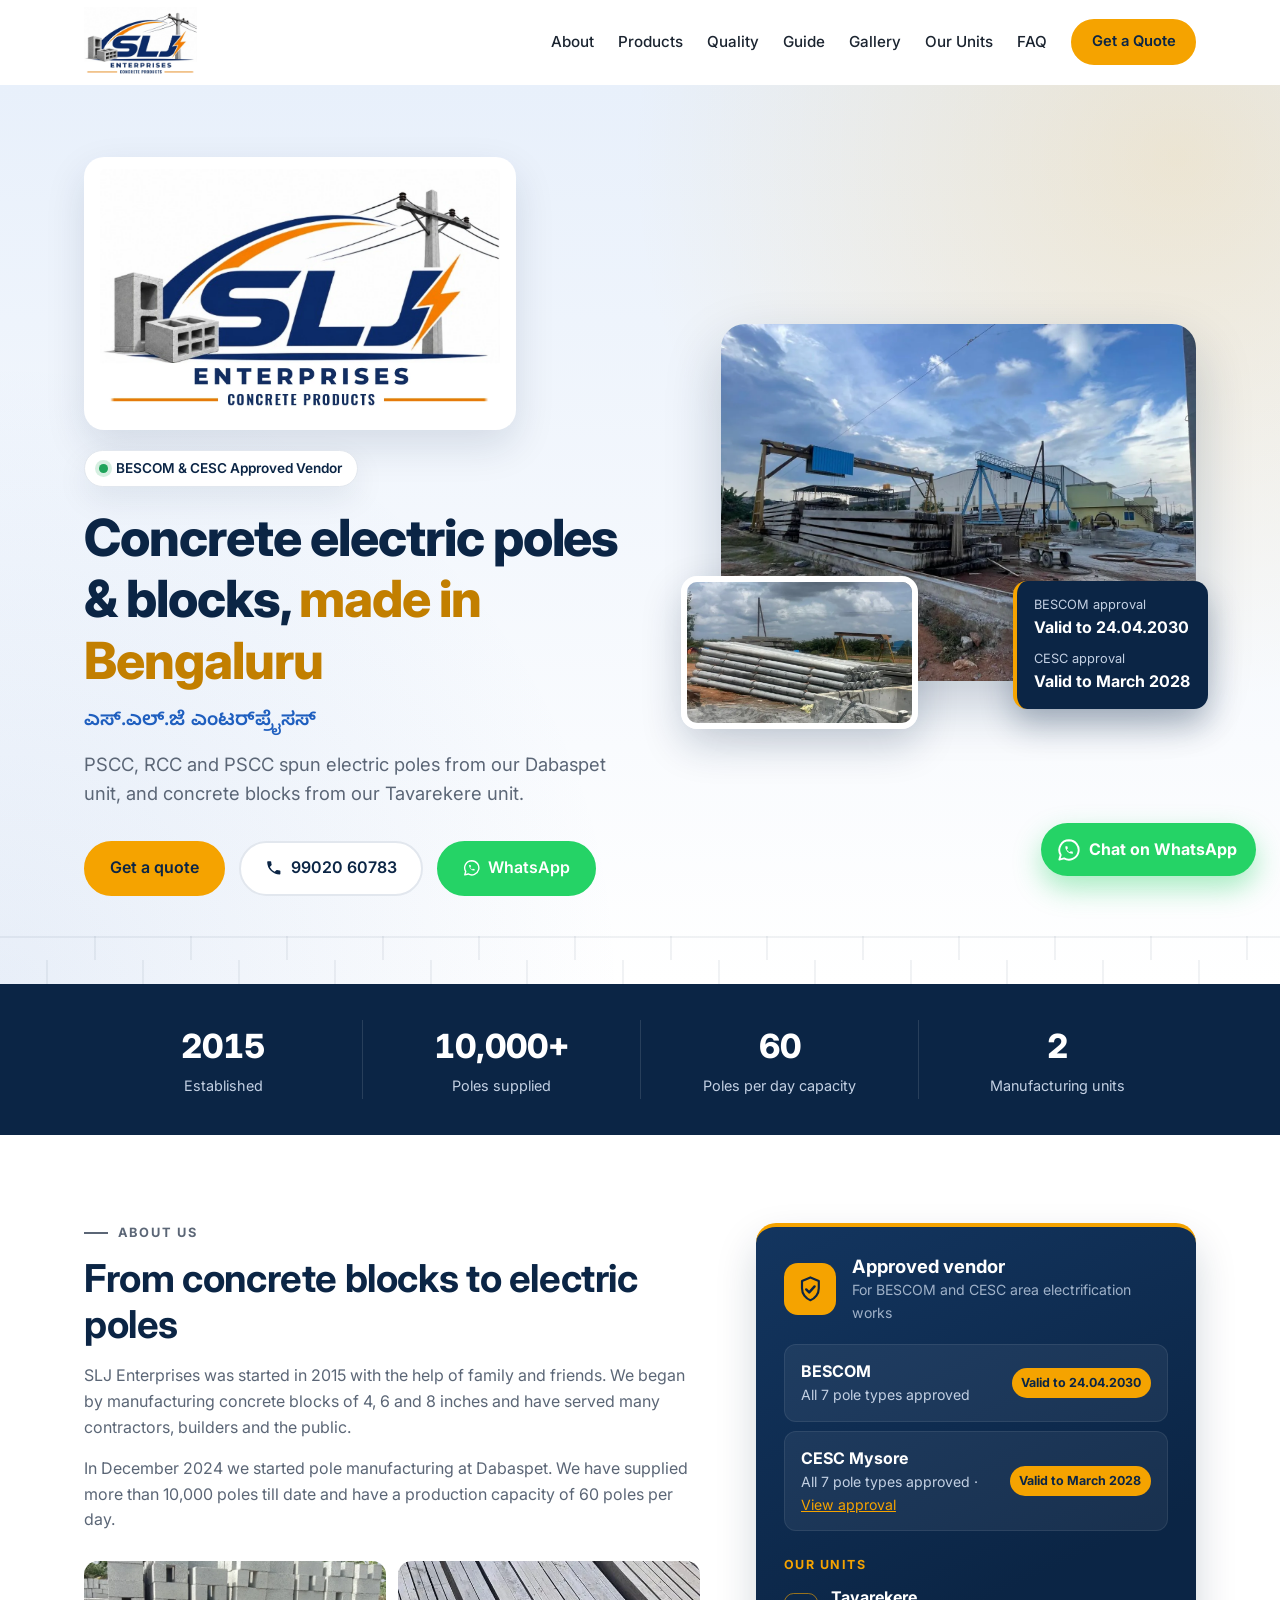
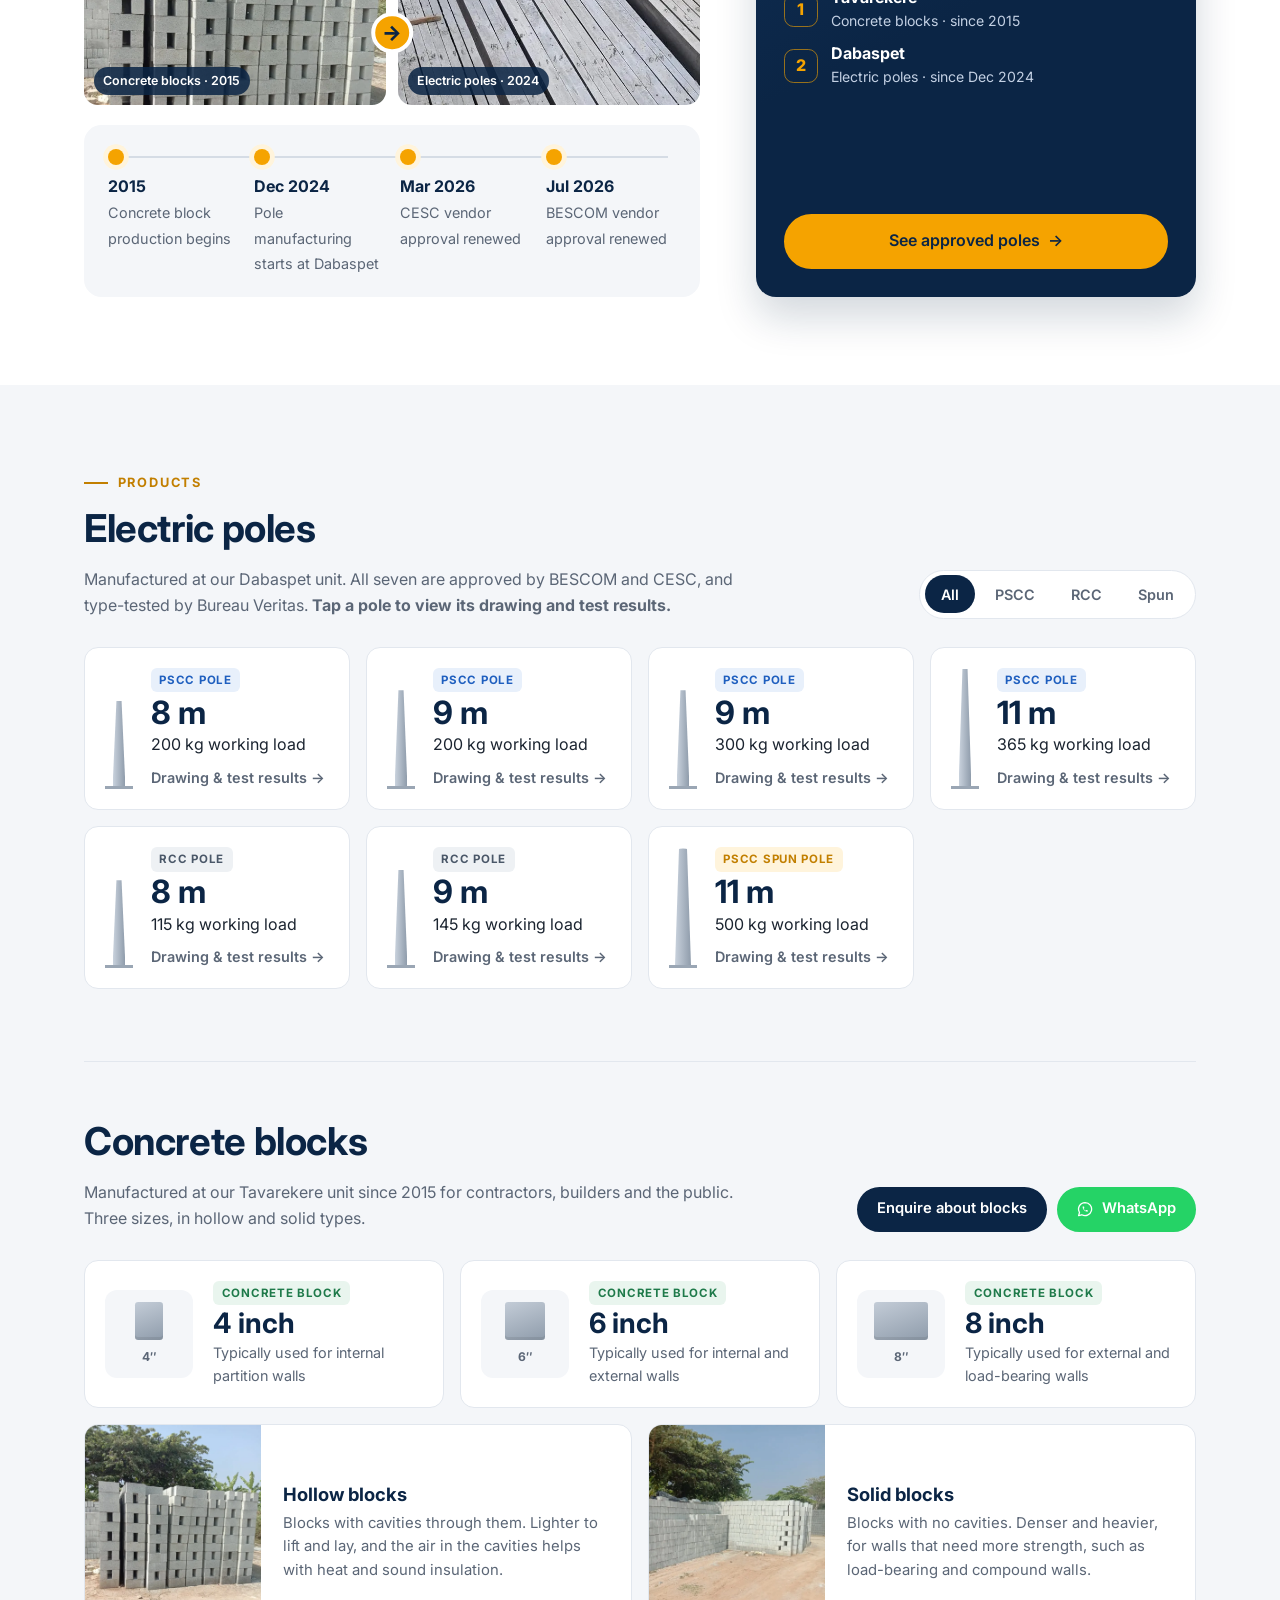
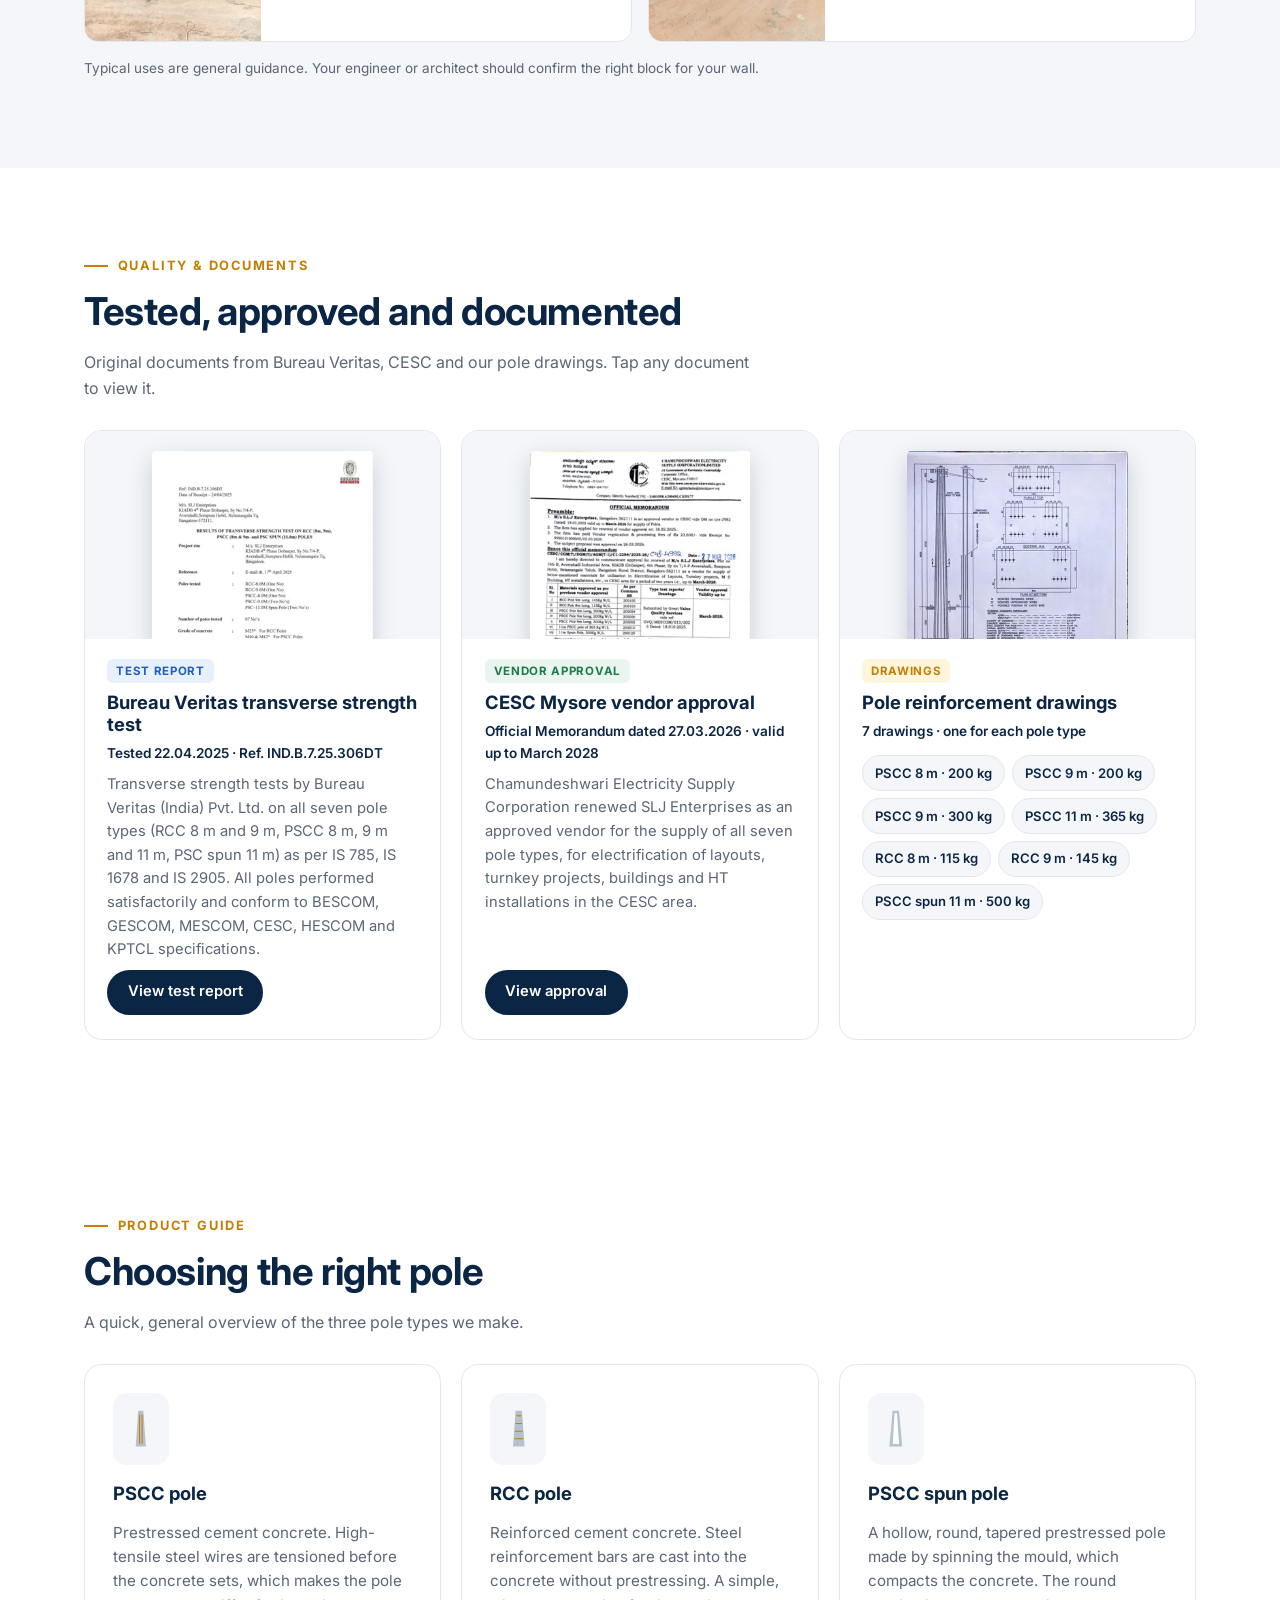
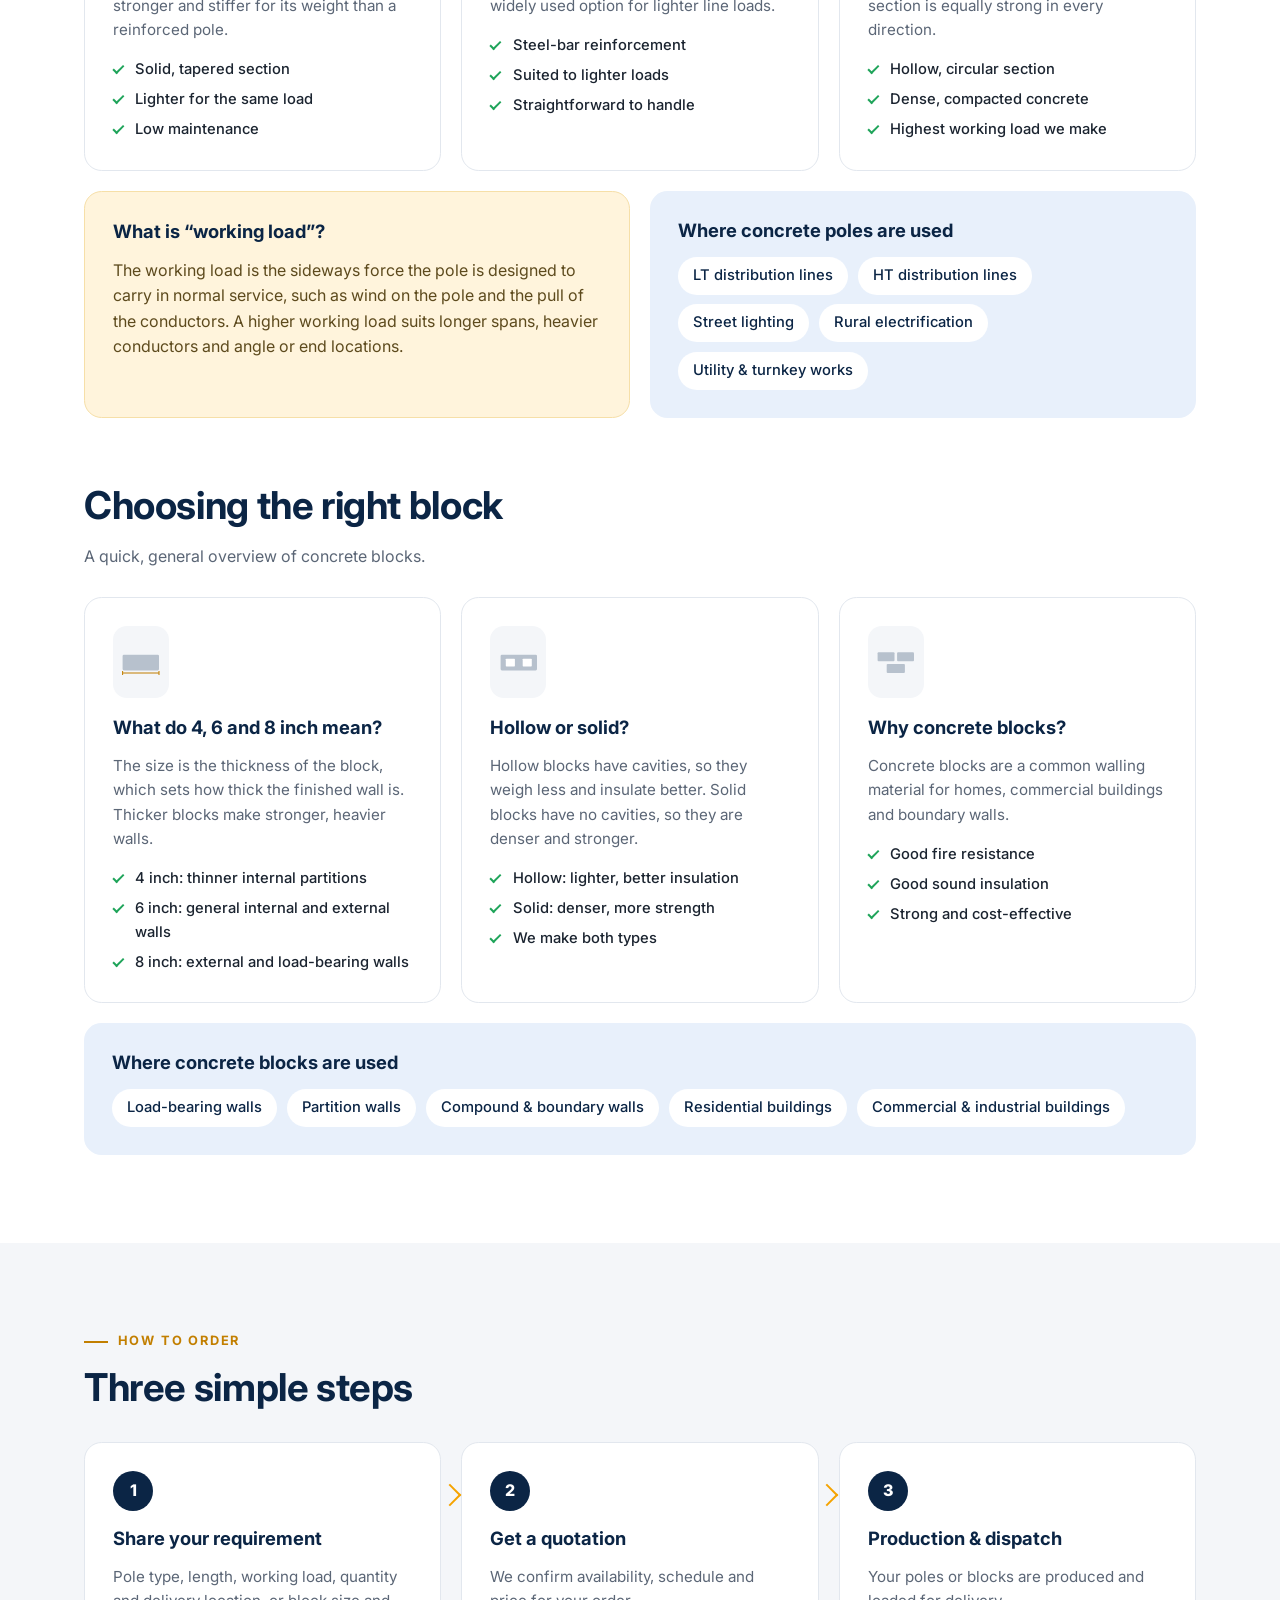
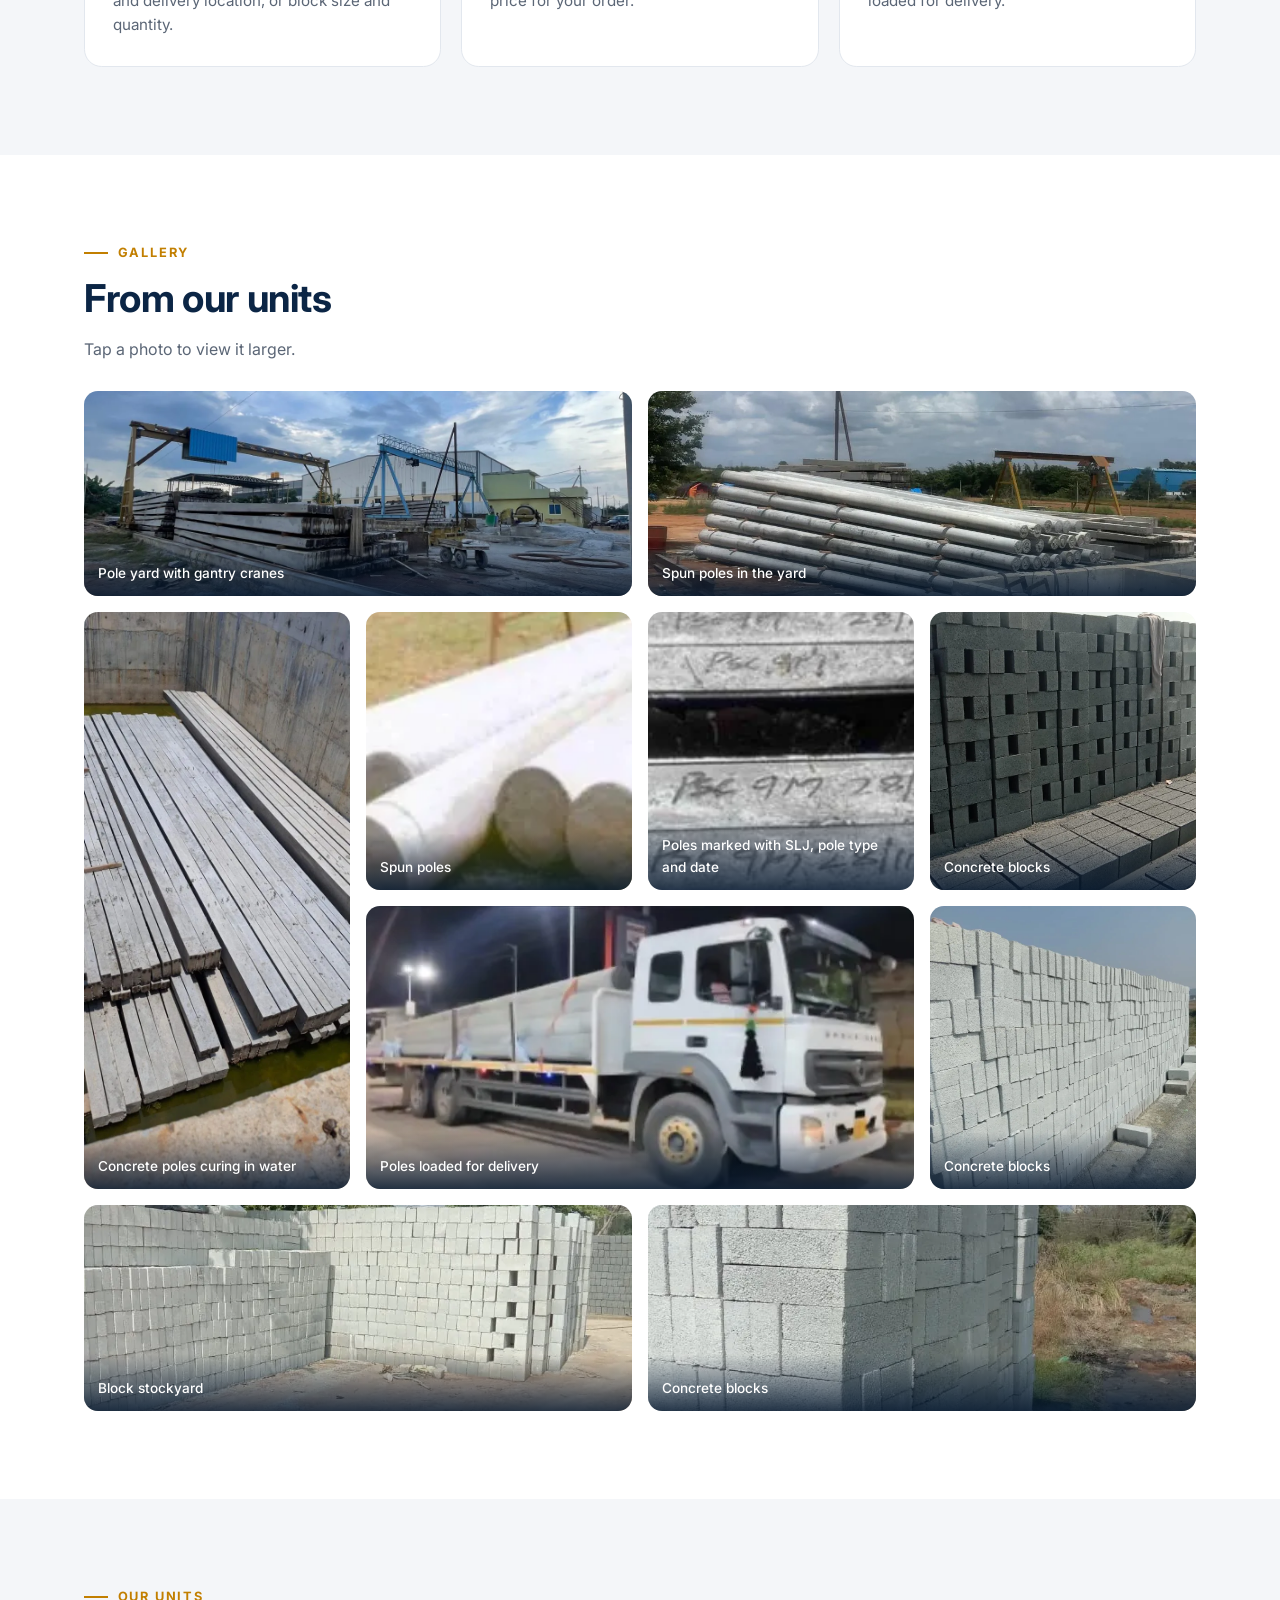
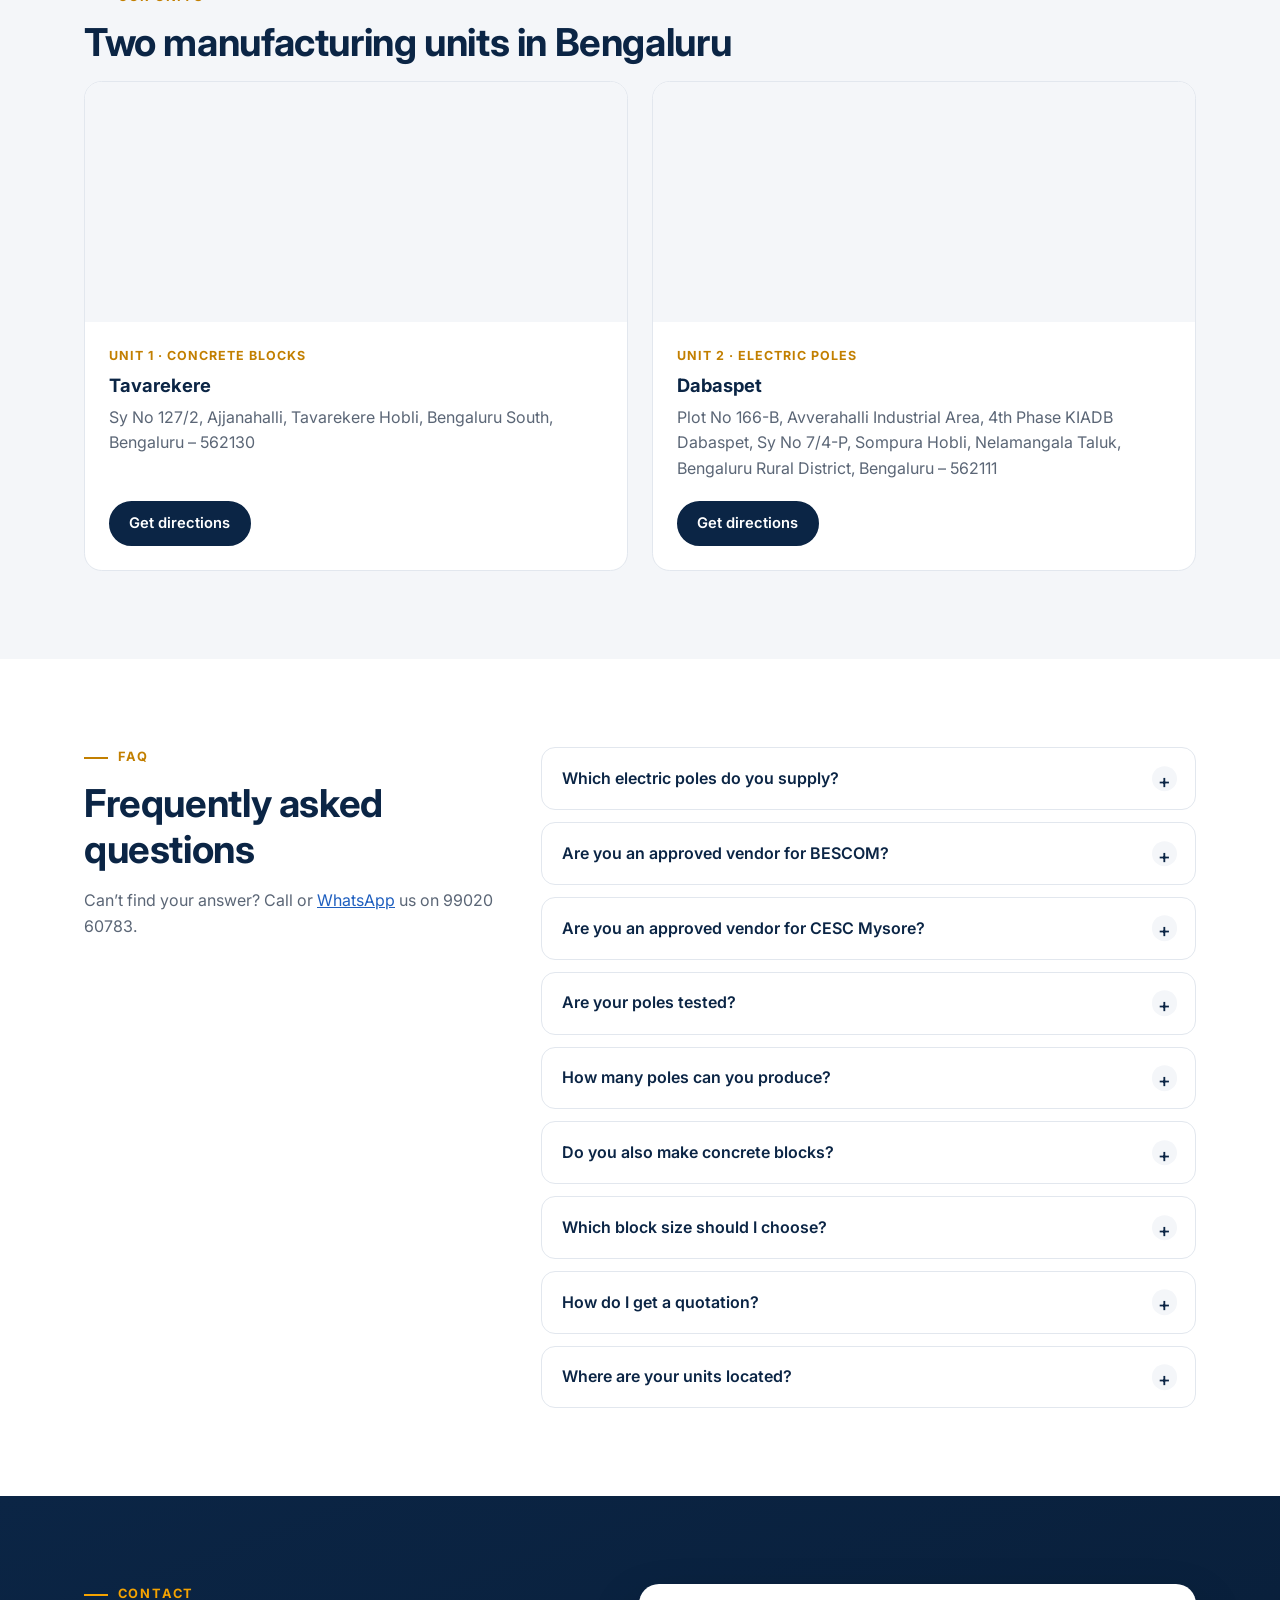
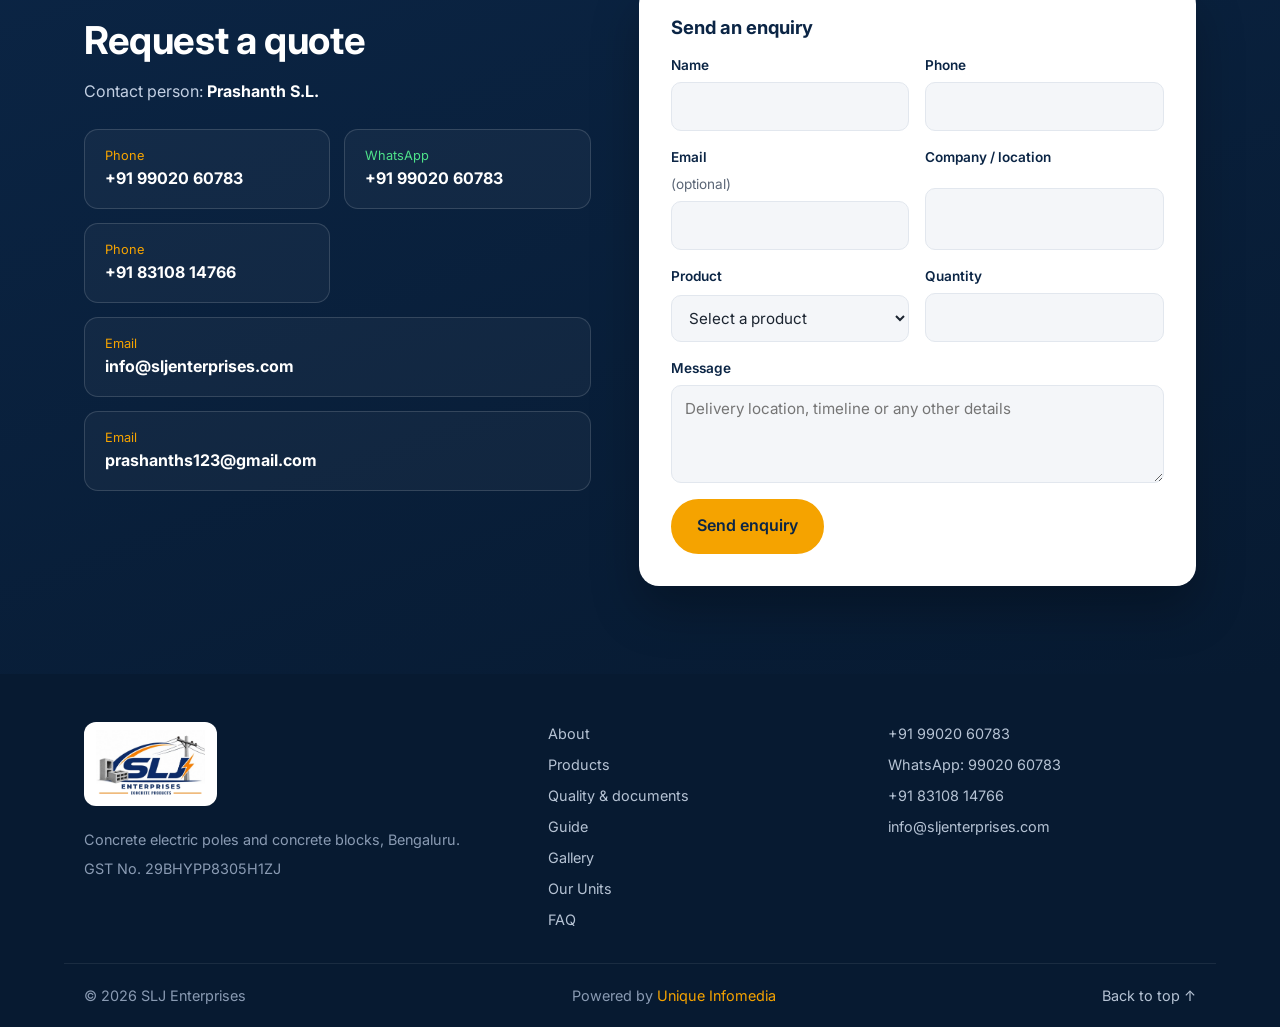
==== commit fa614f9d: "Apply client feedback v1: new logo, documents, CESC approval - Client's SLJ logo, retitled "SLJ ENTE" ====
--- a/site/index.html
+++ b/site/index.html
@@ -12,7 +12,7 @@
   <meta property="og:url" content="https://sljenterprises.com/">
   <meta property="og:type" content="website">
   <meta property="og:image" content="https://sljenterprises.com/assets/img/spun-poles-yard.jpg">
-  <link rel="icon" href="assets/favicon.svg?v=dev" type="image/svg+xml">
+  <link rel="icon" href="assets/favicon-32.png?v=dev" type="image/png" sizes="32x32">
   <link rel="apple-touch-icon" href="assets/apple-touch-icon.png">
   <link rel="preconnect" href="https://fonts.googleapis.com">
   <link rel="preconnect" href="https://fonts.gstatic.com" crossorigin>
@@ -94,7 +94,7 @@
   <header class="header">
     <div class="container header__inner">
       <a class="brand" href="#top" aria-label="SLJ Enterprises, back to top">
-        <img src="assets/logo.svg?v=dev" alt="SLJ Enterprises" width="194" height="64">
+        <picture><source srcset="assets/logo.webp?v=dev" type="image/webp"><img src="assets/logo.png?v=dev" alt="SLJ Enterprises - Concrete Products" width="1194" height="744"></picture>
       </a>
       <button class="nav-toggle" aria-expanded="false" aria-controls="nav" aria-label="Open menu">
         <span></span><span></span><span></span>
@@ -102,6 +102,7 @@
       <nav class="nav" id="nav" aria-label="Main">
         <a href="#about">About</a>
         <a href="#products">Products</a>
+        <a href="#quality">Quality</a>
         <a href="#guide">Guide</a>
         <a href="#gallery">Gallery</a>
         <a href="#units">Our Units</a>
@@ -116,7 +117,8 @@
     <section class="hero">
       <div class="container hero__grid">
         <div class="hero__text">
-          <span class="chip"><span class="chip__dot" aria-hidden="true"></span>BESCOM Approved Vendor</span>
+          <picture class="hero__logo"><source srcset="assets/logo.webp?v=dev" type="image/webp"><img src="assets/logo.png?v=dev" alt="SLJ Enterprises - Concrete Products" width="1194" height="744" fetchpriority="high"></picture>
+          <span class="chip"><span class="chip__dot" aria-hidden="true"></span>BESCOM &amp; CESC Approved Vendor</span>
           <h1>Concrete electric poles &amp; blocks, <span class="accent">made in Bengaluru</span></h1>
           <p class="kn" lang="kn">ಎಸ್.ಎಲ್.ಜೆ ಎಂಟರ್‌ಪ್ರೈಸಸ್</p>
           <p class="lead">PSCC, RCC and PSCC spun electric poles from our Dabaspet unit, and concrete blocks from our Tavarekere unit.</p>
@@ -131,16 +133,18 @@
         </div>
         <div class="hero__media">
           <picture class="hero__main">
-            <source srcset="assets/img/spun-poles-yard.webp" type="image/webp">
-            <img src="assets/img/spun-poles-yard.jpg" alt="Stack of concrete spun poles in the SLJ Enterprises yard" width="960" height="512" fetchpriority="high">
+            <source srcset="assets/img/pole-yard-gantry.webp" type="image/webp">
+            <img src="assets/img/pole-yard-gantry.jpg" alt="Concrete poles stacked under the gantry cranes in the SLJ Enterprises pole yard" width="1280" height="960" fetchpriority="high">
           </picture>
           <picture class="hero__inset">
-            <source srcset="assets/img/casting-yard.webp" type="image/webp">
-            <img src="assets/img/casting-yard.jpg" alt="Pole casting yard with gantry" width="336" height="175">
+            <source srcset="assets/img/spun-poles-yard.webp" type="image/webp">
+            <img src="assets/img/spun-poles-yard.jpg" alt="Stack of concrete spun poles in the yard" width="960" height="512">
           </picture>
           <div class="hero__badge">
+            <span>BESCOM approval</span>
             <strong>Valid to 24.04.2030</strong>
-            <span>BESCOM vendor approval</span>
+            <span>CESC approval</span>
+            <strong>Valid to March 2028</strong>
           </div>
         </div>
       </div>
@@ -163,7 +167,7 @@
           <p class="eyebrow">About us</p>
           <h2>From concrete blocks to electric poles</h2>
           <p>SLJ Enterprises was started in 2015 with the help of family and friends. We began by manufacturing concrete blocks of 4, 6 and 8 inches and have served many contractors, builders and the public.</p>
-          <p>In December 2024 we started pole manufacturing at Dabaspet. We have supplied more than 10,000 poles to date and have a production capacity of 60 poles per day.</p>
+          <p>In December 2024 we started pole manufacturing at Dabaspet. We have supplied more than 10,000 poles till date and have a production capacity of 60 poles per day.</p>
           <div class="journey" aria-label="From concrete blocks to electric poles">
             <figure>
               <picture><source srcset="assets/img/blocks-stack-1.webp" type="image/webp"><img src="assets/img/blocks-stack-1.jpg" alt="Concrete blocks" width="780" height="957" loading="lazy"></picture>
@@ -178,6 +182,7 @@
           <ul class="timeline">
             <li><strong>2015</strong><span>Concrete block production begins</span></li>
             <li><strong>Dec 2024</strong><span>Pole manufacturing starts at Dabaspet</span></li>
+            <li><strong>Mar 2026</strong><span>CESC vendor approval renewed</span></li>
             <li><strong>Jul 2026</strong><span>BESCOM vendor approval renewed</span></li>
           </ul>
         </div>
@@ -188,7 +193,7 @@
             </div>
             <div>
               <h3>Approved vendor</h3>
-              <p>For BESCOM area electrification works</p>
+              <p>For BESCOM and CESC area electrification works</p>
             </div>
           </div>
 
@@ -200,7 +205,8 @@
             </li>
             <li>
               <strong>CESC Mysore</strong>
-              <span>Vendor licence</span>
+              <span>All 7 pole types approved &middot; <button type="button" class="link-btn" data-doc="cesc">View approval</button></span>
+              <em>Valid to March 2028</em>
             </li>
           </ul>
 
@@ -228,7 +234,7 @@
           <div>
             <p class="eyebrow">Products</p>
             <h2>Electric poles</h2>
-            <p class="section__intro">Manufactured at our Dabaspet unit. All seven are on our BESCOM approved list.</p>
+            <p class="section__intro">Manufactured at our Dabaspet unit. All seven are approved by BESCOM and CESC, and type-tested by Bureau Veritas. <strong>Tap a pole to view its drawing and test results.</strong></p>
           </div>
           <div class="filter" role="group" aria-label="Filter poles by type">
             <button type="button" data-filter="all" aria-pressed="true">All</button>
@@ -239,33 +245,33 @@
         </div>
 
         <ul class="poles">
-          <li class="pole-card" data-type="pscc" style="--len: 8">
+          <li class="pole-card" data-doc="pscc-8-200" data-type="pscc" style="--len: 8">
             <div class="pole-card__viz" aria-hidden="true"><span></span></div>
-            <div class="pole-card__body"><span class="tag">PSCC pole</span><strong>8 m</strong><span>200 kg working load</span></div>
-          </li>
-          <li class="pole-card" data-type="pscc" style="--len: 9">
+            <div class="pole-card__body"><span class="tag">PSCC pole</span><strong>8 m</strong><span>200 kg working load</span><span class="pole-card__more">Drawing &amp; test results &rarr;</span></div>
+          </li>
+          <li class="pole-card" data-doc="pscc-9-200" data-type="pscc" style="--len: 9">
             <div class="pole-card__viz" aria-hidden="true"><span></span></div>
-            <div class="pole-card__body"><span class="tag">PSCC pole</span><strong>9 m</strong><span>200 kg working load</span></div>
-          </li>
-          <li class="pole-card" data-type="pscc" style="--len: 9">
+            <div class="pole-card__body"><span class="tag">PSCC pole</span><strong>9 m</strong><span>200 kg working load</span><span class="pole-card__more">Drawing &amp; test results &rarr;</span></div>
+          </li>
+          <li class="pole-card" data-doc="pscc-9-300" data-type="pscc" style="--len: 9">
             <div class="pole-card__viz" aria-hidden="true"><span></span></div>
-            <div class="pole-card__body"><span class="tag">PSCC pole</span><strong>9 m</strong><span>300 kg working load</span></div>
-          </li>
-          <li class="pole-card" data-type="pscc" style="--len: 11">
+            <div class="pole-card__body"><span class="tag">PSCC pole</span><strong>9 m</strong><span>300 kg working load</span><span class="pole-card__more">Drawing &amp; test results &rarr;</span></div>
+          </li>
+          <li class="pole-card" data-doc="pscc-11-365" data-type="pscc" style="--len: 11">
             <div class="pole-card__viz" aria-hidden="true"><span></span></div>
-            <div class="pole-card__body"><span class="tag">PSCC pole</span><strong>11 m</strong><span>365 kg working load</span></div>
-          </li>
-          <li class="pole-card" data-type="rcc" style="--len: 8">
+            <div class="pole-card__body"><span class="tag">PSCC pole</span><strong>11 m</strong><span>365 kg working load</span><span class="pole-card__more">Drawing &amp; test results &rarr;</span></div>
+          </li>
+          <li class="pole-card" data-doc="rcc-8-115" data-type="rcc" style="--len: 8">
             <div class="pole-card__viz" aria-hidden="true"><span></span></div>
-            <div class="pole-card__body"><span class="tag tag--rcc">RCC pole</span><strong>8 m</strong><span>115 kg working load</span></div>
-          </li>
-          <li class="pole-card" data-type="rcc" style="--len: 9">
+            <div class="pole-card__body"><span class="tag tag--rcc">RCC pole</span><strong>8 m</strong><span>115 kg working load</span><span class="pole-card__more">Drawing &amp; test results &rarr;</span></div>
+          </li>
+          <li class="pole-card" data-doc="rcc-9-145" data-type="rcc" style="--len: 9">
             <div class="pole-card__viz" aria-hidden="true"><span></span></div>
-            <div class="pole-card__body"><span class="tag tag--rcc">RCC pole</span><strong>9 m</strong><span>145 kg working load</span></div>
-          </li>
-          <li class="pole-card pole-card--spun" data-type="spun" style="--len: 11">
+            <div class="pole-card__body"><span class="tag tag--rcc">RCC pole</span><strong>9 m</strong><span>145 kg working load</span><span class="pole-card__more">Drawing &amp; test results &rarr;</span></div>
+          </li>
+          <li class="pole-card pole-card--spun" data-doc="spun-11-500" data-type="spun" style="--len: 11">
             <div class="pole-card__viz" aria-hidden="true"><span></span></div>
-            <div class="pole-card__body"><span class="tag tag--spun">PSCC spun pole</span><strong>11 m</strong><span>500 kg working load</span></div>
+            <div class="pole-card__body"><span class="tag tag--spun">PSCC spun pole</span><strong>11 m</strong><span>500 kg working load</span><span class="pole-card__more">Drawing &amp; test results &rarr;</span></div>
           </li>
         </ul>
 
@@ -329,6 +335,60 @@
       </div>
     </section>
 
+    <!-- Quality and documents -->
+    <section class="section" id="quality">
+      <div class="container">
+        <p class="eyebrow">Quality &amp; documents</p>
+        <h2>Tested, approved and documented</h2>
+        <p class="section__intro">Original documents from Bureau Veritas, CESC and our pole drawings. Tap any document to view it.</p>
+        <div class="docs">
+          <article class="doc-card">
+            <button type="button" class="doc-card__preview" data-doc="bv" aria-label="View the Bureau Veritas test report">
+              <picture><source srcset="assets/img/docs/bureau-veritas-test-report.webp" type="image/webp"><img src="assets/img/docs/bureau-veritas-test-report.jpg" alt="" width="339" height="480" loading="lazy"></picture>
+            </button>
+            <div class="doc-card__body">
+              <span class="tag">Test report</span>
+              <h3>Bureau Veritas transverse strength test</h3>
+              <p class="doc-card__meta">Tested 22.04.2025 &middot; Ref. IND.B.7.25.306DT</p>
+              <p>Transverse strength tests by Bureau Veritas (India) Pvt. Ltd. on all seven pole types (RCC 8 m and 9 m, PSCC 8 m, 9 m and 11 m, PSC spun 11 m) as per IS 785, IS 1678 and IS 2905. All poles performed satisfactorily and conform to BESCOM, GESCOM, MESCOM, CESC, HESCOM and KPTCL specifications.</p>
+              <button type="button" class="btn btn--small" data-doc="bv">View test report</button>
+            </div>
+          </article>
+          <article class="doc-card">
+            <button type="button" class="doc-card__preview" data-doc="cesc" aria-label="View the CESC vendor approval">
+              <picture><source srcset="assets/img/docs/cesc-vendor-approval-2026.webp" type="image/webp"><img src="assets/img/docs/cesc-vendor-approval-2026.jpg" alt="" width="339" height="480" loading="lazy"></picture>
+            </button>
+            <div class="doc-card__body">
+              <span class="tag tag--block">Vendor approval</span>
+              <h3>CESC Mysore vendor approval</h3>
+              <p class="doc-card__meta">Official Memorandum dated 27.03.2026 &middot; valid up to March 2028</p>
+              <p>Chamundeshwari Electricity Supply Corporation renewed SLJ Enterprises as an approved vendor for the supply of all seven pole types, for electrification of layouts, turnkey projects, buildings and HT installations in the CESC area.</p>
+              <button type="button" class="btn btn--small" data-doc="cesc">View approval</button>
+            </div>
+          </article>
+          <article class="doc-card doc-card--drawings">
+            <button type="button" class="doc-card__preview" data-doc="pscc-9-300" data-tab="drawing" aria-label="View pole drawings">
+              <picture><source srcset="assets/img/docs/drawing-pscc-9m-300kg.webp" type="image/webp"><img src="assets/img/docs/drawing-pscc-9m-300kg.jpg" alt="" width="339" height="480" loading="lazy"></picture>
+            </button>
+            <div class="doc-card__body">
+              <span class="tag tag--spun">Drawings</span>
+              <h3>Pole reinforcement drawings</h3>
+              <p class="doc-card__meta">7 drawings &middot; one for each pole type</p>
+              <ul class="doc-chips">
+              <li><button type="button" data-doc="pscc-8-200" data-tab="drawing">PSCC 8 m &middot; 200 kg</button></li>
+              <li><button type="button" data-doc="pscc-9-200" data-tab="drawing">PSCC 9 m &middot; 200 kg</button></li>
+              <li><button type="button" data-doc="pscc-9-300" data-tab="drawing">PSCC 9 m &middot; 300 kg</button></li>
+              <li><button type="button" data-doc="pscc-11-365" data-tab="drawing">PSCC 11 m &middot; 365 kg</button></li>
+              <li><button type="button" data-doc="rcc-8-115" data-tab="drawing">RCC 8 m &middot; 115 kg</button></li>
+              <li><button type="button" data-doc="rcc-9-145" data-tab="drawing">RCC 9 m &middot; 145 kg</button></li>
+              <li><button type="button" data-doc="spun-11-500" data-tab="drawing">PSCC spun 11 m &middot; 500 kg</button></li>
+              </ul>
+            </div>
+          </article>
+        </div>
+      </div>
+    </section>
+
     <!-- Product guide: general product knowledge -->
     <section class="section" id="guide">
       <div class="container">
@@ -441,20 +501,16 @@
         <p class="section__intro">Tap a photo to view it larger.</p>
         <div class="gallery">
           <figure class="gallery__wide">
+            <picture><source srcset="assets/img/pole-yard-gantry.webp" type="image/webp"><img src="assets/img/pole-yard-gantry.jpg" alt="Concrete poles stacked under the gantry cranes in the pole yard" width="1280" height="960" loading="lazy"></picture>
+            <figcaption>Pole yard with gantry cranes</figcaption>
+          </figure>
+          <figure class="gallery__wide">
             <picture><source srcset="assets/img/spun-poles-yard.webp" type="image/webp"><img src="assets/img/spun-poles-yard.jpg" alt="Stack of concrete spun poles in the yard" width="960" height="512" loading="lazy"></picture>
             <figcaption>Spun poles in the yard</figcaption>
           </figure>
           <figure class="gallery__tall">
             <picture><source srcset="assets/img/poles-curing-tank.webp" type="image/webp"><img src="assets/img/poles-curing-tank.jpg" alt="Rectangular concrete electric poles stacked in a water-filled curing tank" width="590" height="1280" loading="lazy"></picture>
             <figcaption>Concrete poles curing in water</figcaption>
-          </figure>
-          <figure>
-            <picture><source srcset="assets/img/casting-yard.webp" type="image/webp"><img src="assets/img/casting-yard.jpg" alt="Pole casting yard with gantry" width="336" height="175" loading="lazy"></picture>
-            <figcaption>Pole casting yard</figcaption>
-          </figure>
-          <figure>
-            <picture><source srcset="assets/img/poles-square-stack.webp" type="image/webp"><img src="assets/img/poles-square-stack.jpg" alt="Stacked concrete electric poles" width="336" height="175" loading="lazy"></picture>
-            <figcaption>Concrete electric poles</figcaption>
           </figure>
           <figure>
             <picture><source srcset="assets/img/spun-poles-closeup.webp" type="image/webp"><img src="assets/img/spun-poles-closeup.jpg" alt="Concrete spun poles" width="336" height="175" loading="lazy"></picture>
@@ -531,11 +587,19 @@
           </details>
           <details>
             <summary>Are you an approved vendor for BESCOM?</summary>
-            <p>Yes. SLJ Enterprises is an approved vendor to BESCOM for all seven poles above. The approval was renewed in July 2026 and is valid up to 24.04.2030, subject to revalidation. We also hold a vendor licence from CESC Mysore.</p>
+            <p>Yes. SLJ Enterprises is an approved vendor to BESCOM for all seven poles above. The approval was renewed in July 2026 and is valid up to 24.04.2030, subject to revalidation.</p>
+          </details>
+          <details>
+            <summary>Are you an approved vendor for CESC Mysore?</summary>
+            <p>Yes. CESC renewed our vendor approval for all seven pole types by Official Memorandum dated 27.03.2026, valid up to March 2028. <button type="button" class="link-btn" data-doc="cesc">View the approval</button>.</p>
+          </details>
+          <details>
+            <summary>Are your poles tested?</summary>
+            <p>Yes. Bureau Veritas carried out transverse strength tests on all seven pole types on 22.04.2025. All performed satisfactorily and conform to BESCOM, GESCOM, MESCOM, CESC, HESCOM and KPTCL specifications. <button type="button" class="link-btn" data-doc="bv">View the test report</button>.</p>
           </details>
           <details>
             <summary>How many poles can you produce?</summary>
-            <p>Our production capacity is 60 poles per day, and we have supplied more than 10,000 poles to date.</p>
+            <p>Our production capacity is 60 poles per day, and we have supplied more than 10,000 poles till date.</p>
           </details>
           <details>
             <summary>Do you also make concrete blocks?</summary>
@@ -615,13 +679,14 @@
   <footer class="footer">
     <div class="container footer__grid">
       <div class="footer__brand">
-        <img src="assets/logo-white.svg?v=dev" alt="SLJ Enterprises" width="194" height="64" loading="lazy">
+        <span class="footer__logo"><picture><source srcset="assets/logo.webp?v=dev" type="image/webp"><img src="assets/logo.png?v=dev" alt="SLJ Enterprises - Concrete Products" width="1194" height="744" loading="lazy"></picture></span>
         <p>Concrete electric poles and concrete blocks, Bengaluru.</p>
         <p>GST No. 29BHYPP8305H1ZJ</p>
       </div>
       <nav class="footer__links" aria-label="Footer">
         <a href="#about">About</a>
         <a href="#products">Products</a>
+        <a href="#quality">Quality &amp; documents</a>
         <a href="#guide">Guide</a>
         <a href="#gallery">Gallery</a>
         <a href="#units">Our Units</a>
@@ -654,6 +719,31 @@
   <!-- Floating WhatsApp button (desktop) -->
   <a class="wa-float" href="https://wa.me/919902060783?text=Hello%20SLJ%20Enterprises%2C%20I%20would%20like%20to%20enquire%20about%20your%20products." target="_blank" rel="noopener" aria-label="Chat on WhatsApp"><svg viewBox="0 0 24 24" aria-hidden="true"><use href="#i-wa"/></svg><span>Chat on WhatsApp</span></a>
 
+  <dialog class="docview" id="docview" aria-labelledby="docview-title">
+    <div class="docview__head">
+      <div>
+        <p class="docview__kicker"></p>
+        <h3 id="docview-title"></h3>
+      </div>
+      <button type="button" class="docview__close" data-close aria-label="Close">&times;</button>
+    </div>
+    <div class="docview__tabs" role="tablist" hidden>
+      <button type="button" role="tab" data-tab="drawing">Drawing</button>
+      <button type="button" role="tab" data-tab="report">Test report</button>
+    </div>
+    <div class="docview__body">
+      <aside class="docview__info"></aside>
+      <div class="docview__frame">
+        <iframe title="Document viewer"></iframe>
+        <a class="docview__preview" target="_blank" rel="noopener"><img alt=""><span>Tap to open the PDF</span></a>
+      </div>
+    </div>
+    <div class="docview__foot">
+      <a class="btn btn--small" data-open target="_blank" rel="noopener">Open PDF in new tab</a>
+      <a class="btn btn--small btn--ghost" data-download download>Download</a>
+    </div>
+  </dialog>
+
   <dialog class="lightbox" id="lightbox" aria-label="Photo viewer">
     <figure>
       <img alt="">
--- a/site/assets/css/style.css
+++ b/site/assets/css/style.css
@@ -20,7 +20,7 @@
   --shadow: 0 0.75rem 2rem rgba(11, 37, 69, 0.08);
   --max: 72rem;
   --gutter: 1.25rem;
-  --header-h: 4.5rem;
+  --header-h: 5.25rem;
   --section-y: 5.5rem;
 }
 
@@ -101,7 +101,7 @@
 .header.is-scrolled { border-color: var(--border); box-shadow: 0 0.25rem 1.25rem rgba(11, 37, 69, 0.07); }
 .header__inner { display: flex; align-items: center; justify-content: space-between; height: var(--header-h); }
 .brand { display: flex; align-items: center; }
-.brand img { height: 2.9rem; width: auto; }
+.brand img { height: 4.4rem; width: auto; }
 .nav { display: flex; align-items: center; gap: 1.5rem; }
 .nav a:not(.btn) { position: relative; color: var(--ink); text-decoration: none; font-weight: 500; font-size: 0.95rem; padding: 0.25rem 0; }
 .nav a:not(.btn)::after { content: ""; position: absolute; left: 0; right: 100%; bottom: -0.15rem; height: 2px; background: var(--amber); transition: right 0.25s; }
@@ -179,6 +179,9 @@
   box-shadow: 0 1rem 2.5rem rgba(11, 37, 69, 0.2);
 }
 .hero__inset img { width: 100%; aspect-ratio: 16 / 10; object-fit: cover; }
+.hero__logo { display: block; margin: 0 0 1.25rem; }
+.hero__logo img { width: min(100%, 27rem); height: auto; padding: 0.75rem 1rem; background: #fff; border-radius: 1.25rem; box-shadow: 0 1rem 2.5rem rgba(11, 37, 69, 0.12); }
+
 .hero__badge {
   position: absolute;
   right: -0.75rem;
@@ -194,6 +197,7 @@
   border-left: 4px solid var(--amber);
 }
 .hero__badge strong { color: #fff; font-size: 1rem; }
+.hero__badge strong + span { margin-top: 0.5rem; }
 
 /* Stats */
 .stats { background: var(--navy); color: #c3d0e3; position: relative; }
@@ -240,7 +244,7 @@
   font-weight: 800;
   border: 4px solid #fff;
 }
-.timeline { list-style: none; padding: 1.5rem 1.5rem 1.25rem; margin: auto 0 0; border-radius: 1.1rem; background: var(--bg-alt); display: grid; grid-template-columns: repeat(3, 1fr); gap: 1rem; position: relative; }
+.timeline { list-style: none; padding: 1.5rem 1.5rem 1.25rem; margin: auto 0 0; border-radius: 1.1rem; background: var(--bg-alt); display: grid; grid-template-columns: repeat(4, 1fr); gap: 1rem; position: relative; }
 .timeline::before { content: ""; position: absolute; left: 2rem; right: 2rem; top: 1.95rem; height: 2px; background: #d5dce5; }
 .timeline li { position: relative; padding-top: 1.6rem; }
 .timeline li::before { content: ""; position: absolute; top: 0; left: 0; width: 1rem; height: 1rem; border-radius: 50%; background: var(--amber); box-shadow: 0 0 0 0.3rem var(--amber-light); }
@@ -406,6 +410,56 @@
 
 /* Lightbox */
 .lightbox { border: 0; padding: 0; background: transparent; max-width: 100vw; max-height: 100vh; width: 100vw; height: 100vh; }
+/* Text-style buttons inside sentences */
+.link-btn { font: inherit; color: var(--blue); background: none; border: 0; padding: 0; text-decoration: underline; cursor: pointer; }
+.approval-card .link-btn { color: var(--amber); }
+
+/* Pole cards open the document viewer */
+.pole-card[data-doc] { cursor: pointer; }
+.pole-card__body .pole-card__more { margin-top: 0.35rem; font-size: 0.8rem; font-weight: 600; color: var(--blue); }
+.pole-card[data-doc]:hover .pole-card__more { text-decoration: underline; }
+
+/* Quality & documents */
+.docs { display: grid; grid-template-columns: repeat(3, 1fr); gap: 1.25rem; }
+.doc-card { display: flex; flex-direction: column; background: #fff; border: 1px solid var(--border); border-radius: 1.1rem; overflow: hidden; transition: box-shadow 0.25s, transform 0.25s; }
+.doc-card:hover { box-shadow: var(--shadow); transform: translateY(-3px); }
+.doc-card__preview { display: block; padding: 1.25rem 1.25rem 0; border: 0; background: var(--bg-alt); cursor: zoom-in; height: 13rem; overflow: hidden; }
+.doc-card__preview img { width: 70%; margin: 0 auto; box-shadow: 0 0.5rem 1.5rem rgba(11, 37, 69, 0.18); border-radius: 0.25rem 0.25rem 0 0; }
+.doc-card__body { display: flex; flex-direction: column; align-items: flex-start; gap: 0.5rem; padding: 1.25rem 1.4rem 1.5rem; flex: 1; }
+.doc-card__body h3 { margin: 0; }
+.doc-card__body p { margin: 0; color: var(--muted); font-size: 0.92rem; }
+.doc-card__body .doc-card__meta { color: var(--navy); font-weight: 600; font-size: 0.85rem; }
+.doc-card__body .btn { margin-top: auto; }
+.doc-chips { list-style: none; padding: 0; margin: 0.25rem 0 0; display: flex; flex-wrap: wrap; gap: 0.45rem; }
+.doc-chips button { font: inherit; font-size: 0.82rem; font-weight: 600; padding: 0.4rem 0.75rem; border-radius: 999px; border: 1px solid var(--border); background: var(--bg-alt); color: var(--navy); cursor: pointer; }
+.doc-chips button:hover { background: var(--navy); color: #fff; border-color: var(--navy); }
+
+/* Document viewer */
+.docview { width: min(72rem, 96vw); height: min(52rem, 92vh); max-width: none; max-height: none; padding: 0; border: 0; border-radius: 1.1rem; overflow: hidden; box-shadow: 0 2rem 4rem rgba(0, 0, 0, 0.4); }
+.docview[open] { display: flex; flex-direction: column; }
+.docview::backdrop { background: rgba(7, 26, 49, 0.8); }
+.docview__head { display: flex; justify-content: space-between; align-items: center; gap: 1rem; padding: 1rem 1.25rem; background: var(--navy); color: #fff; }
+.docview__head h3 { color: #fff; margin: 0; }
+.docview__kicker { margin: 0; color: var(--amber); font-size: 0.75rem; font-weight: 700; letter-spacing: 0.1em; text-transform: uppercase; }
+.docview__close { width: 2.5rem; height: 2.5rem; border-radius: 50%; border: 0; background: rgba(255, 255, 255, 0.12); color: #fff; font-size: 1.6rem; line-height: 1; cursor: pointer; }
+.docview__close:hover { background: var(--amber); color: var(--navy); }
+.docview__tabs { display: flex; gap: 0.25rem; padding: 0.6rem 1.25rem 0; background: var(--bg-alt); border-bottom: 1px solid var(--border); }
+.docview__tabs[hidden] { display: none; }
+.docview__tabs button { font: inherit; font-weight: 600; padding: 0.6rem 1.1rem; border: 0; border-radius: 0.6rem 0.6rem 0 0; background: transparent; color: var(--muted); cursor: pointer; }
+.docview__tabs button[aria-selected="true"] { background: #fff; color: var(--navy); box-shadow: 0 -2px 0 var(--amber) inset; }
+.docview__body { flex: 1; min-height: 0; display: grid; grid-template-columns: 19rem 1fr; }
+.docview__info { overflow-y: auto; padding: 1.25rem; border-right: 1px solid var(--border); font-size: 0.9rem; }
+.docview__info h4 { margin: 0 0 0.6rem; color: var(--amber-dark); font-size: 0.75rem; letter-spacing: 0.1em; text-transform: uppercase; }
+.docview__info dl { margin: 0 0 1.25rem; display: grid; gap: 0.55rem; }
+.docview__info dt { color: var(--muted); font-size: 0.78rem; }
+.docview__info dd { margin: 0; color: var(--navy); font-weight: 600; }
+.docview__frame { position: relative; background: #525659; min-height: 0; }
+.docview__frame iframe { width: 100%; height: 100%; border: 0; display: block; }
+.docview__frame [hidden] { display: none !important; }
+.docview__preview { display: flex; flex-direction: column; align-items: center; justify-content: center; gap: 0.75rem; height: 100%; padding: 1rem; color: #fff; text-decoration: none; font-weight: 600; }
+.docview__preview img { max-height: calc(100% - 3rem); width: auto; max-width: 100%; box-shadow: 0 0.75rem 2rem rgba(0, 0, 0, 0.4); }
+.docview__foot { display: flex; justify-content: flex-end; gap: 0.6rem; padding: 0.75rem 1.25rem; border-top: 1px solid var(--border); background: #fff; }
+
 .lightbox::backdrop { background: rgba(7, 26, 49, 0.92); }
 .lightbox figure { margin: 0; height: 100%; display: flex; flex-direction: column; align-items: center; justify-content: center; gap: 0.75rem; padding: 4rem 4.5rem 2rem; }
 .lightbox img { max-width: 100%; max-height: calc(100vh - 8rem); width: auto; border-radius: 0.75rem; object-fit: contain; }
@@ -479,7 +533,8 @@
 /* Footer */
 .footer { background: #071a31; color: #8a9bb3; font-size: 0.9rem; }
 .footer__grid { display: grid; grid-template-columns: 1.4fr 1fr 1fr; gap: 2rem; padding-top: 3rem; padding-bottom: 2rem; }
-.footer__brand img { height: 2.75rem; width: auto; margin-bottom: 1rem; }
+.footer__logo { display: inline-block; padding: 0.5rem 0.75rem; margin-bottom: 1rem; border-radius: 0.75rem; background: #fff; }
+.footer__logo img { height: 4.25rem; width: auto; }
 .footer__brand p { margin: 0 0 0.4rem; }
 .footer__links, .footer__contact { display: grid; gap: 0.5rem; align-content: start; }
 .footer a { color: #b6c3d4; text-decoration: none; }
@@ -543,6 +598,8 @@
 
 /* Laptop / tablet landscape */
 @media (max-width: 1180px) {
+  .docs { grid-template-columns: 1fr 1fr; }
+  .doc-card--drawings { grid-column: 1 / -1; }
   .nav { gap: 1rem; }
   .nav a:not(.btn) { font-size: 0.9rem; }
   .contact { grid-template-columns: 1fr; }
@@ -553,8 +610,8 @@
 
 /* Tablet portrait and phones */
 @media (max-width: 960px) {
-  :root { --header-h: 4rem; --section-y: 4rem; }
-  .brand img { height: 2.5rem; }
+  :root { --header-h: 4.5rem; --section-y: 4rem; }
+  .brand img { height: 3.6rem; }
   .nav-toggle { display: block; }
   .nav {
     position: absolute;
@@ -607,10 +664,21 @@
   .wa-float { display: none; }
 }
 
+@media (max-width: 860px) {
+  .docs { grid-template-columns: 1fr; }
+  .docview { width: 100vw; height: 100dvh; border-radius: 0; }
+  .docview__body { grid-template-columns: 1fr; grid-template-rows: auto 1fr; overflow-y: auto; }
+  .docview__info { border-right: 0; border-bottom: 1px solid var(--border); }
+  .docview__frame { min-height: 24rem; }
+  .hero__logo img { width: min(100%, 22rem); }
+}
+
 @media (max-width: 640px) {
   .stats__grid { grid-template-columns: repeat(2, 1fr); row-gap: 1.5rem; }
   .stat:nth-child(3) { border-left: 0; }
   .timeline { grid-template-columns: 1fr; gap: 1.1rem; }
+  .docview__foot { justify-content: stretch; }
+  .docview__foot .btn { flex: 1; justify-content: center; }
   .approval-card__list li { grid-template-columns: 1fr; }
   .approval-card__list em { grid-column: 1; grid-row: auto; justify-self: start; margin-top: 0.45rem; }
   .timeline::before { left: 1.95rem; right: auto; top: 2rem; bottom: 2rem; width: 2px; height: auto; }
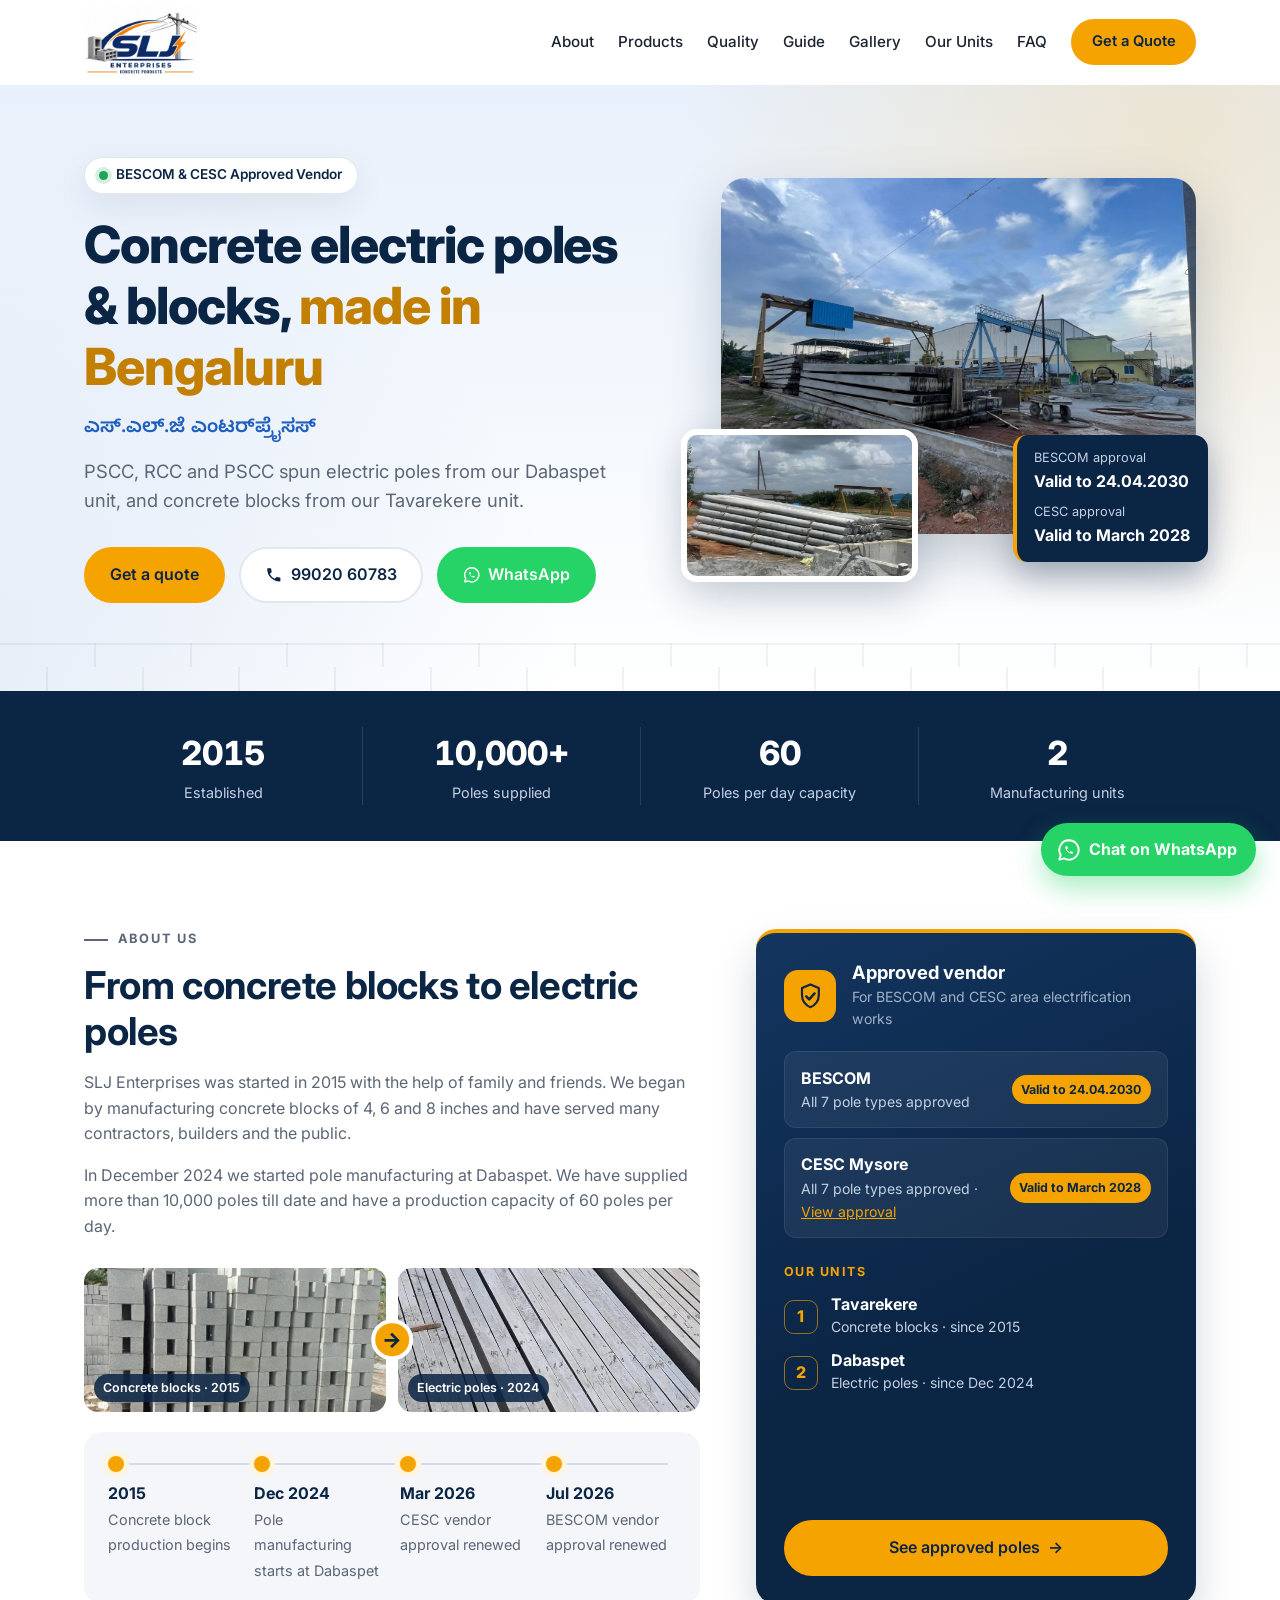
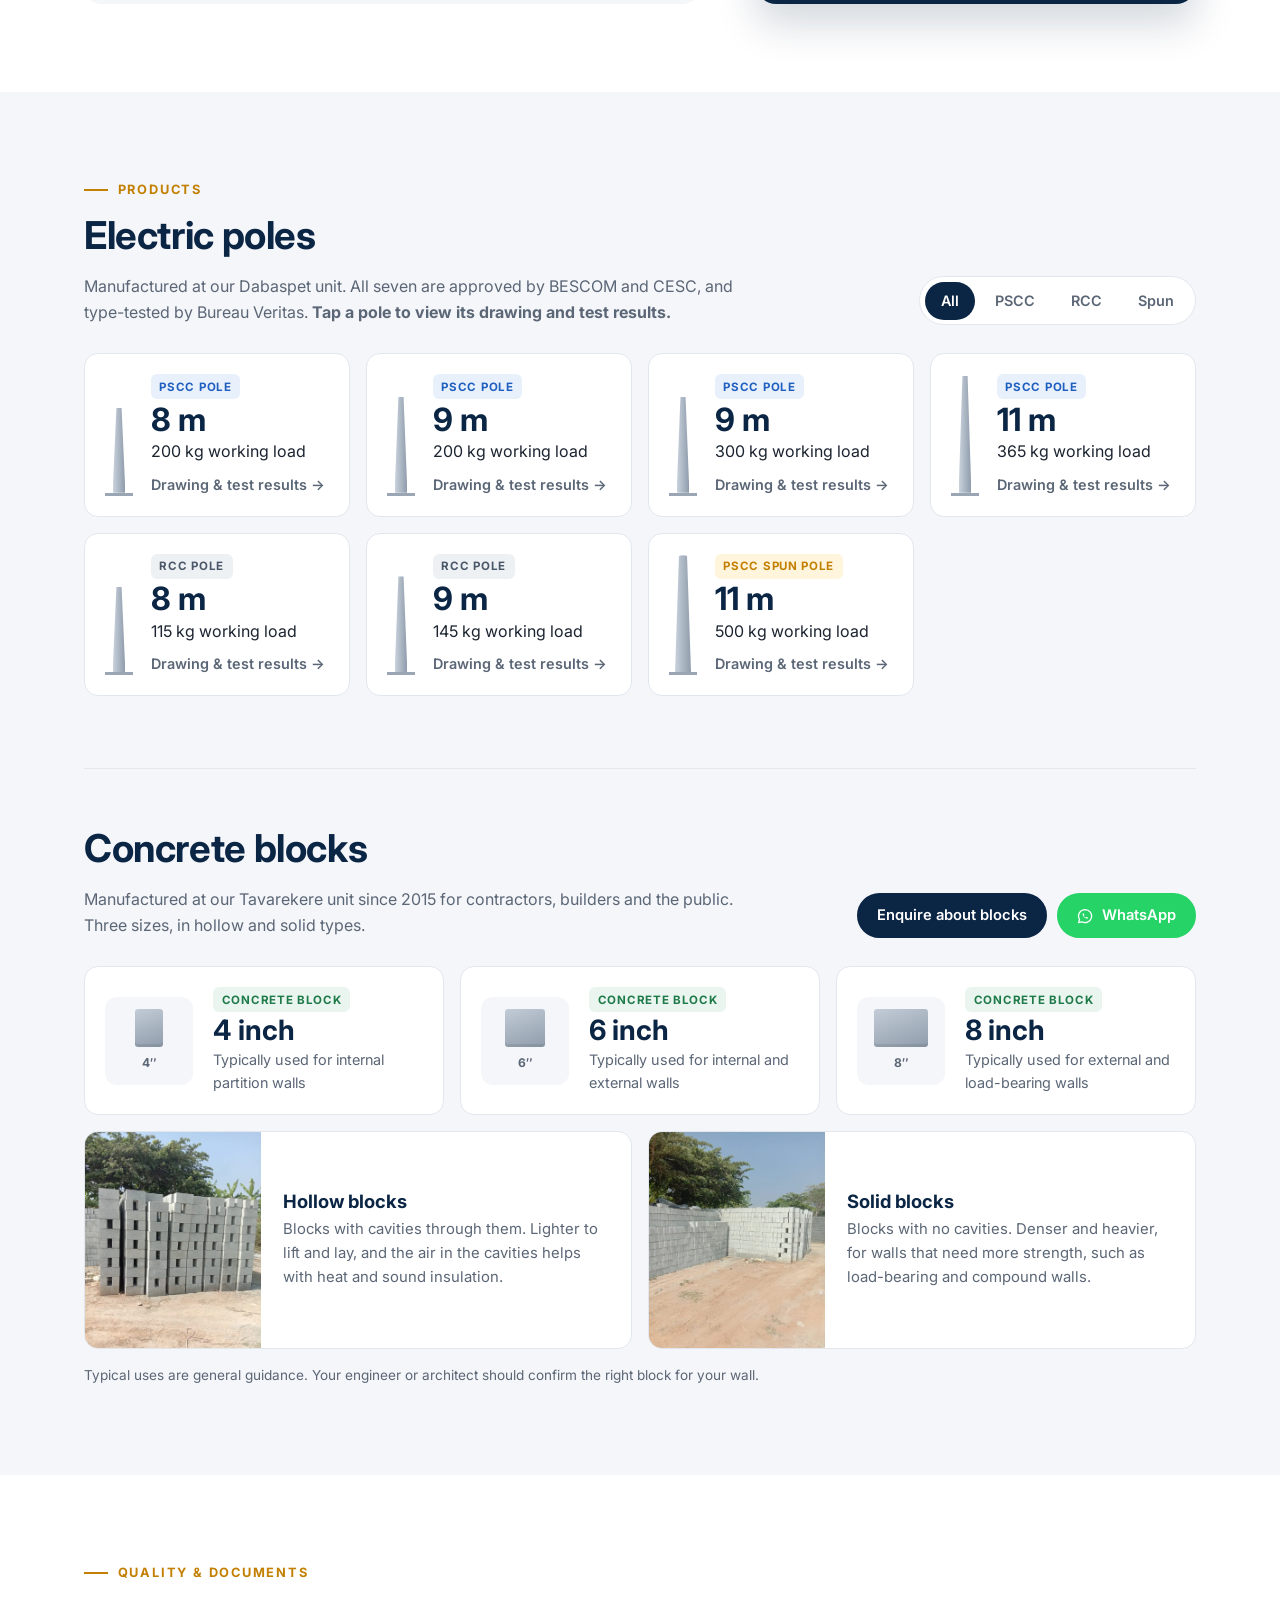
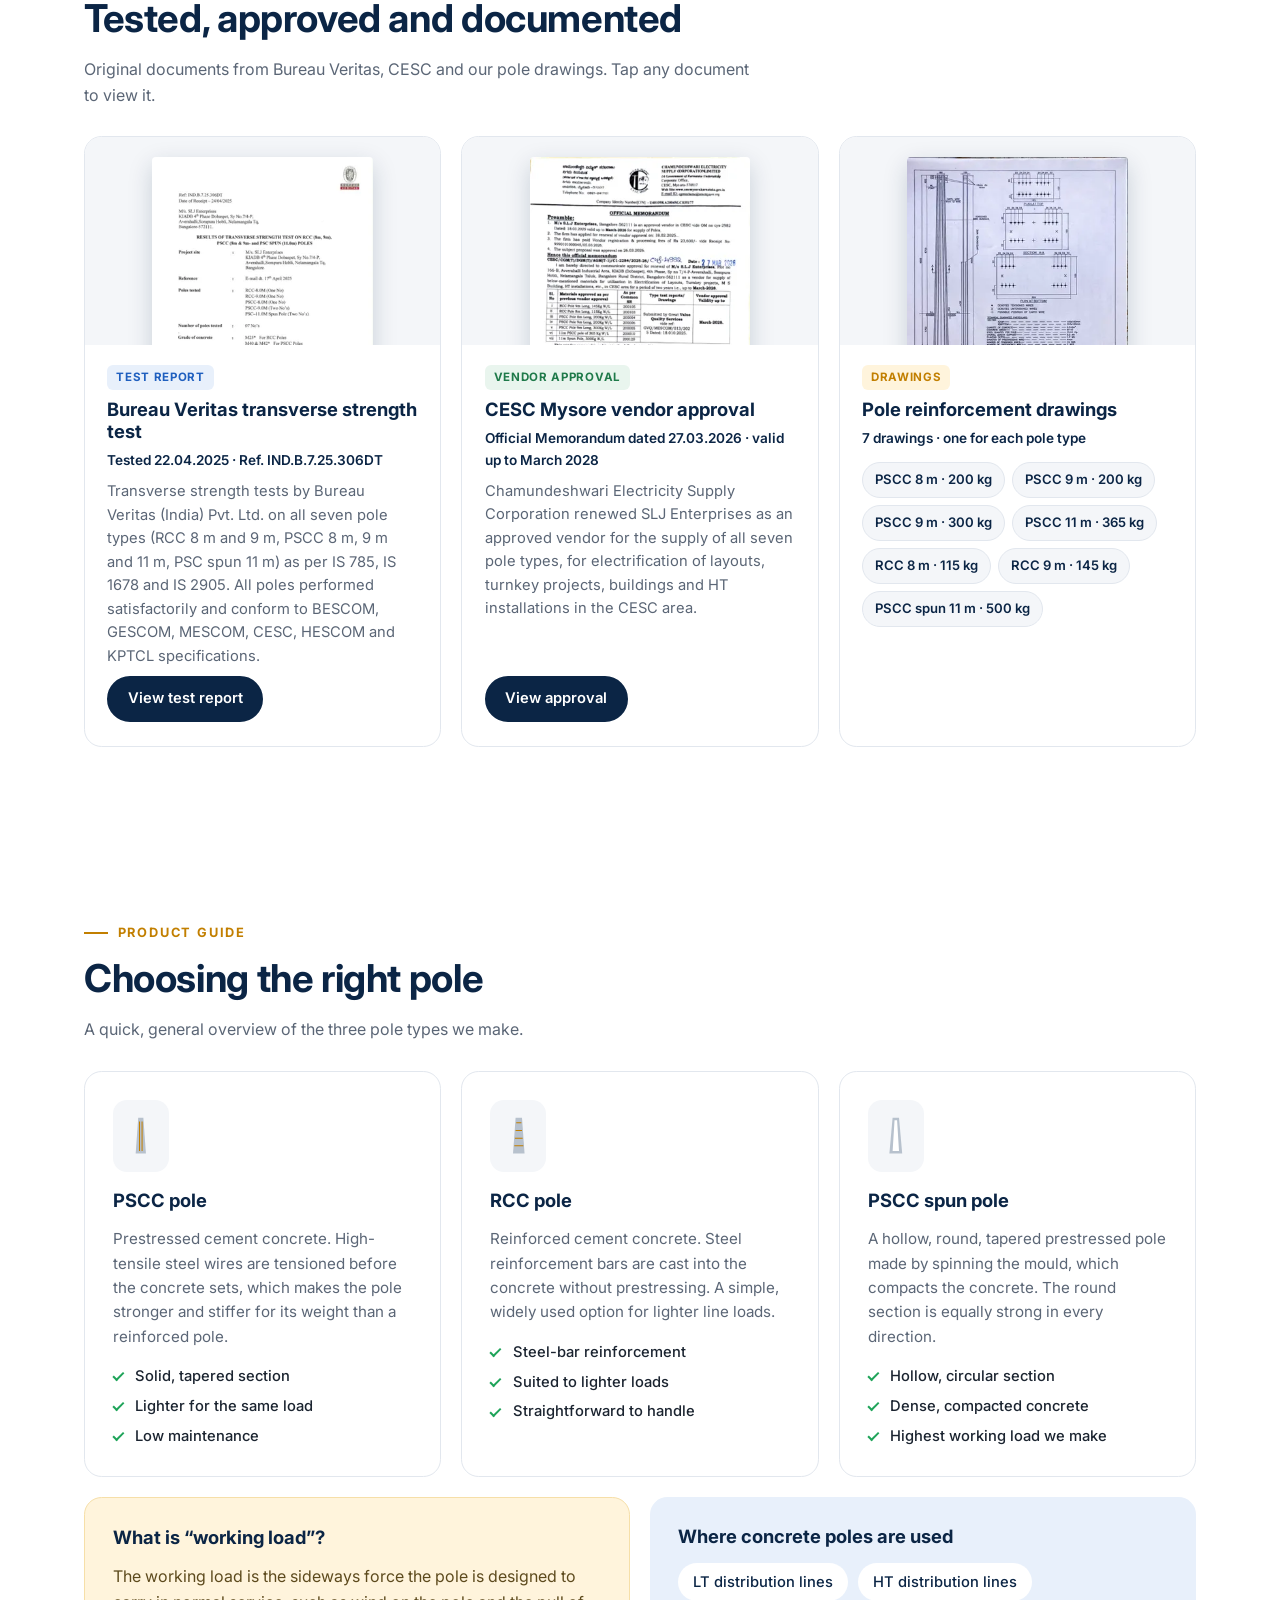
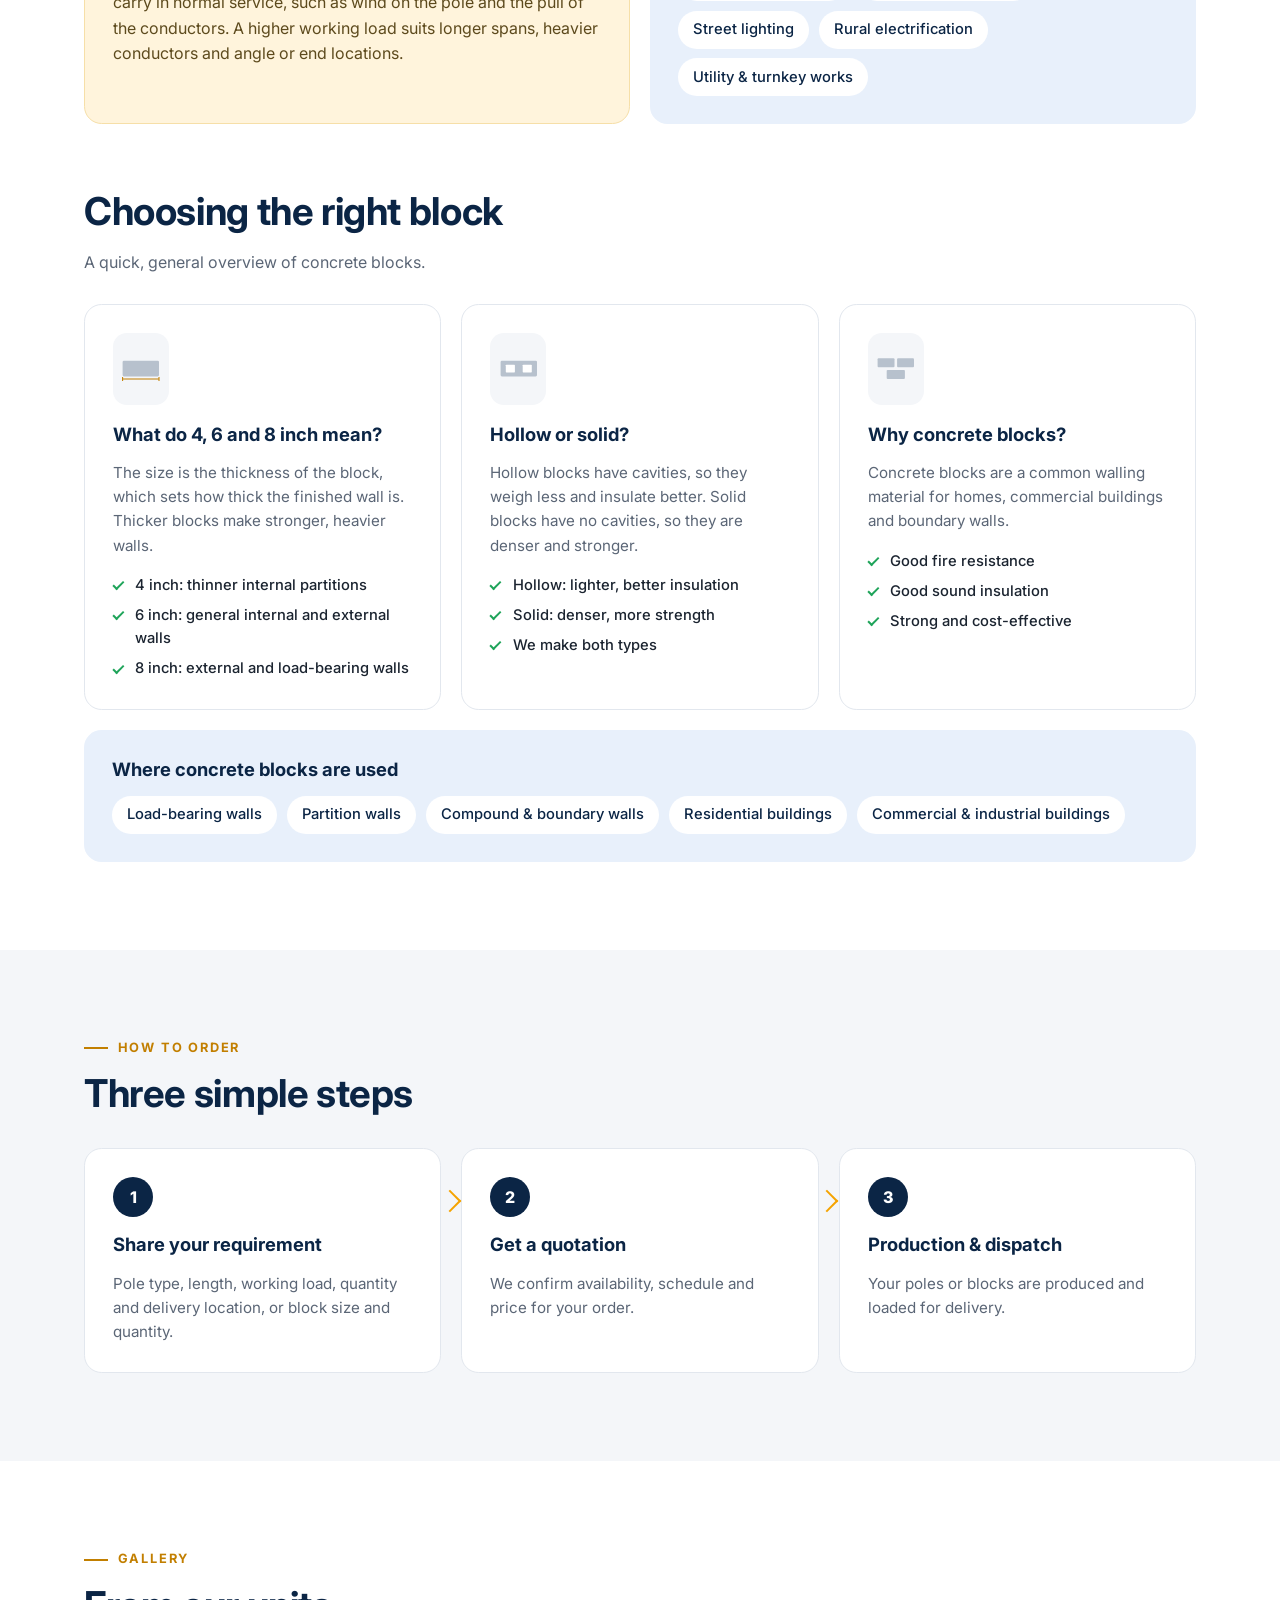
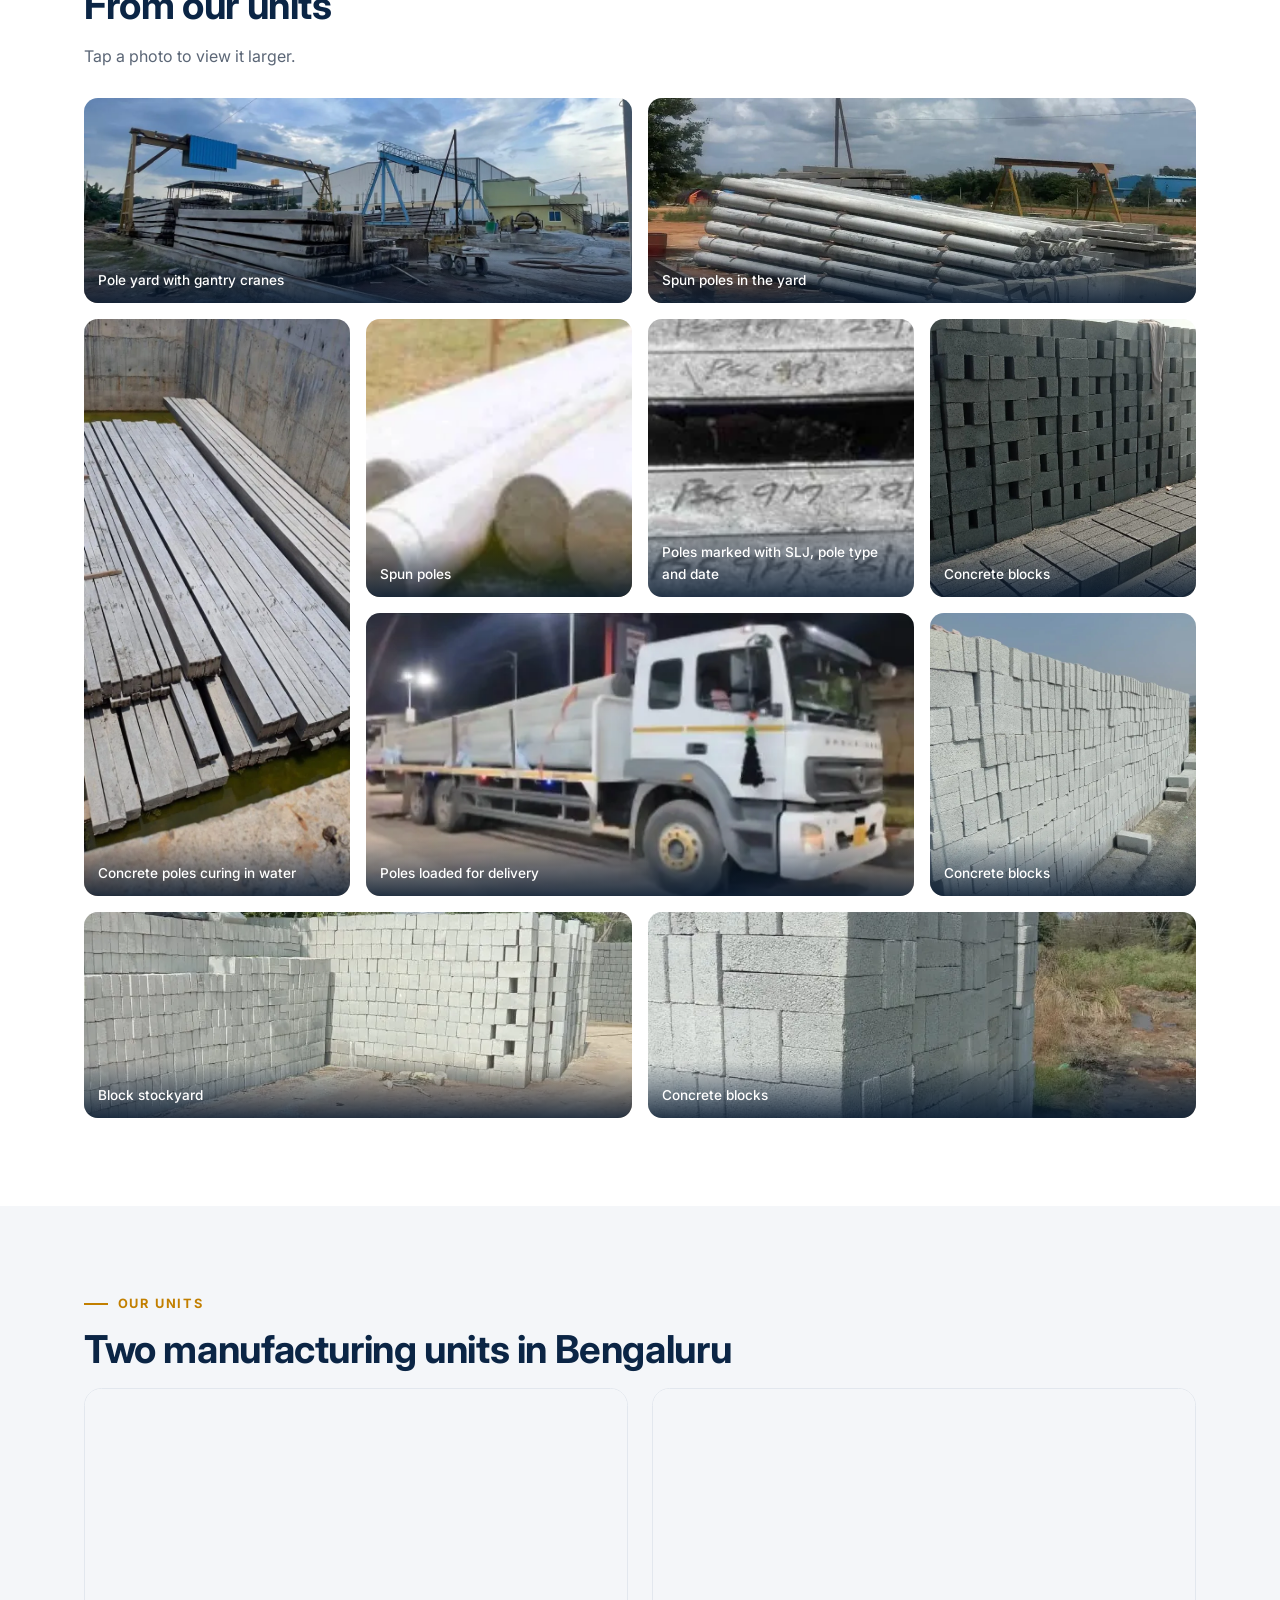
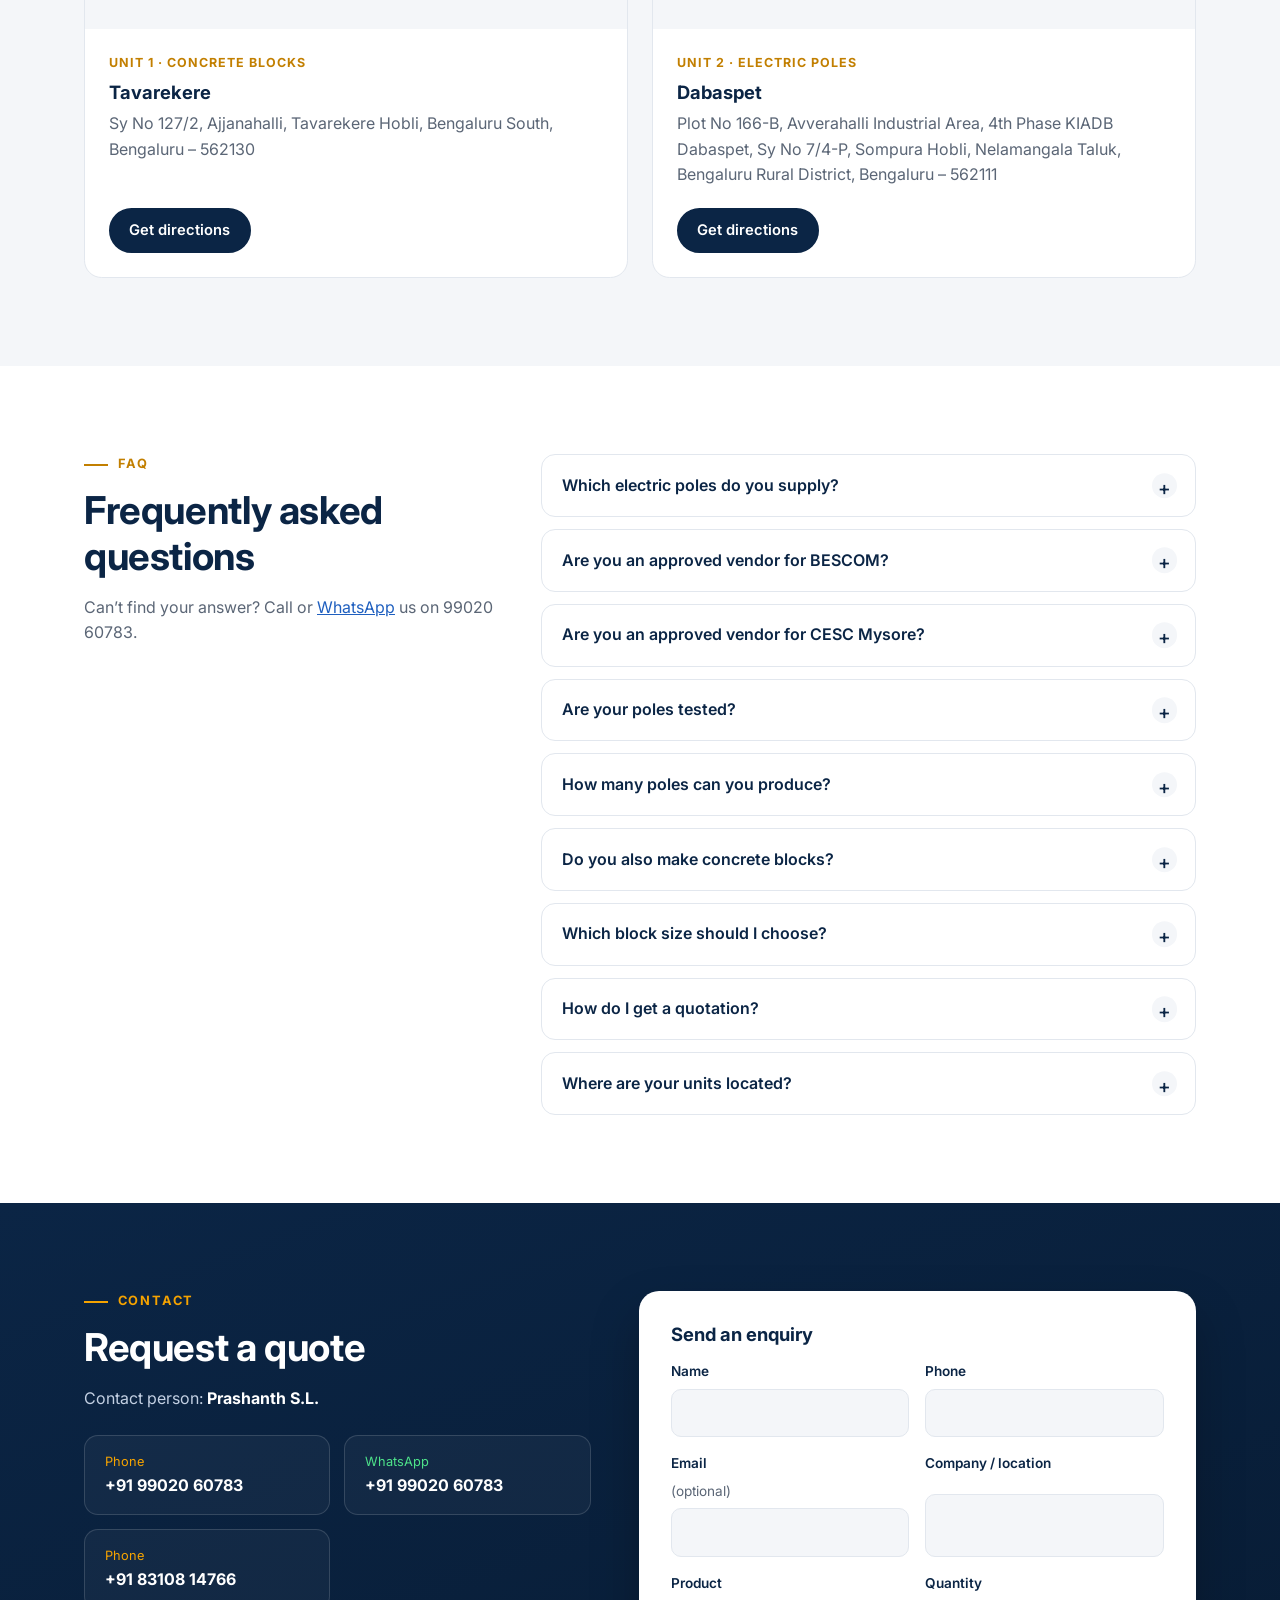
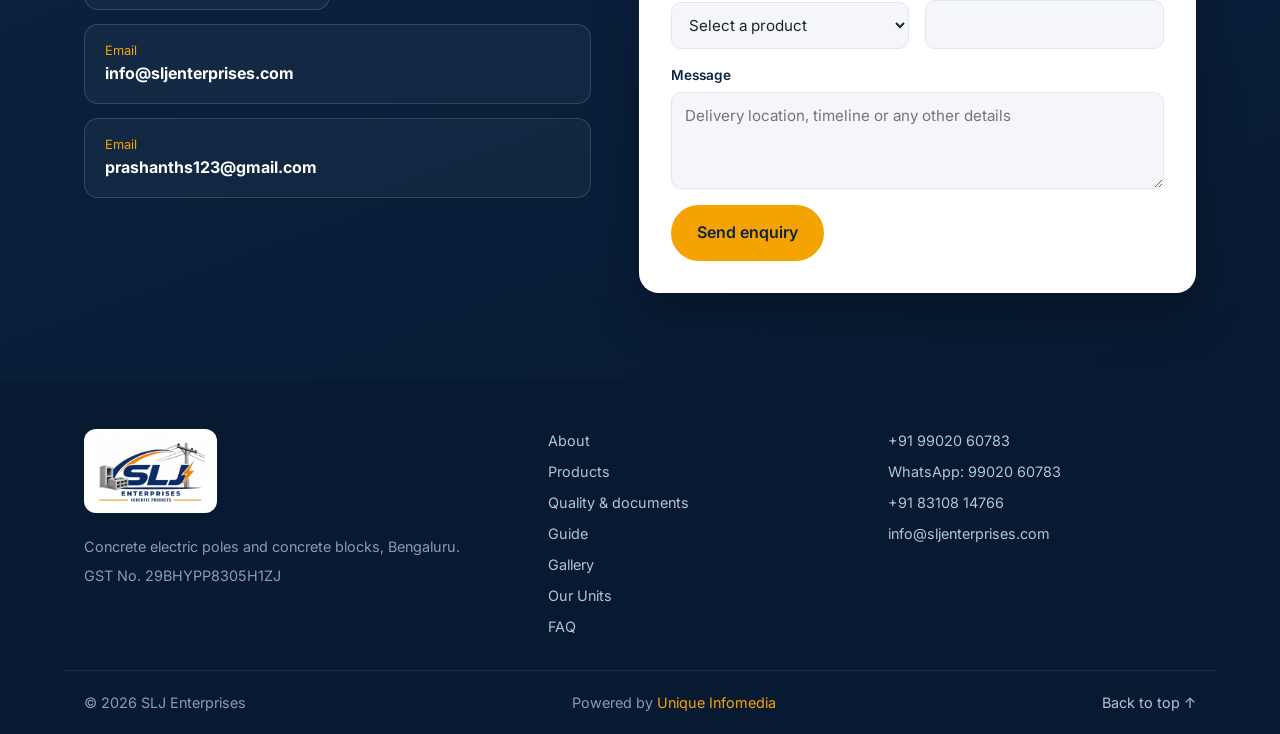
==== commit 0418dcb0: "Remove the large logo from the hero Co-Authored-By: Claude Opus 5.5 <noreply@anthropic.com>" ====
--- a/site/index.html
+++ b/site/index.html
@@ -117,7 +117,6 @@
     <section class="hero">
       <div class="container hero__grid">
         <div class="hero__text">
-          <picture class="hero__logo"><source srcset="assets/logo.webp?v=dev" type="image/webp"><img src="assets/logo.png?v=dev" alt="SLJ Enterprises - Concrete Products" width="1194" height="744" fetchpriority="high"></picture>
           <span class="chip"><span class="chip__dot" aria-hidden="true"></span>BESCOM &amp; CESC Approved Vendor</span>
           <h1>Concrete electric poles &amp; blocks, <span class="accent">made in Bengaluru</span></h1>
           <p class="kn" lang="kn">ಎಸ್.ಎಲ್.ಜೆ ಎಂಟರ್‌ಪ್ರೈಸಸ್</p>
--- a/site/assets/css/style.css
+++ b/site/assets/css/style.css
@@ -179,8 +179,6 @@
   box-shadow: 0 1rem 2.5rem rgba(11, 37, 69, 0.2);
 }
 .hero__inset img { width: 100%; aspect-ratio: 16 / 10; object-fit: cover; }
-.hero__logo { display: block; margin: 0 0 1.25rem; }
-.hero__logo img { width: min(100%, 27rem); height: auto; padding: 0.75rem 1rem; background: #fff; border-radius: 1.25rem; box-shadow: 0 1rem 2.5rem rgba(11, 37, 69, 0.12); }
 
 .hero__badge {
   position: absolute;
@@ -670,7 +668,6 @@
   .docview__body { grid-template-columns: 1fr; grid-template-rows: auto 1fr; overflow-y: auto; }
   .docview__info { border-right: 0; border-bottom: 1px solid var(--border); }
   .docview__frame { min-height: 24rem; }
-  .hero__logo img { width: min(100%, 22rem); }
 }
 
 @media (max-width: 640px) {
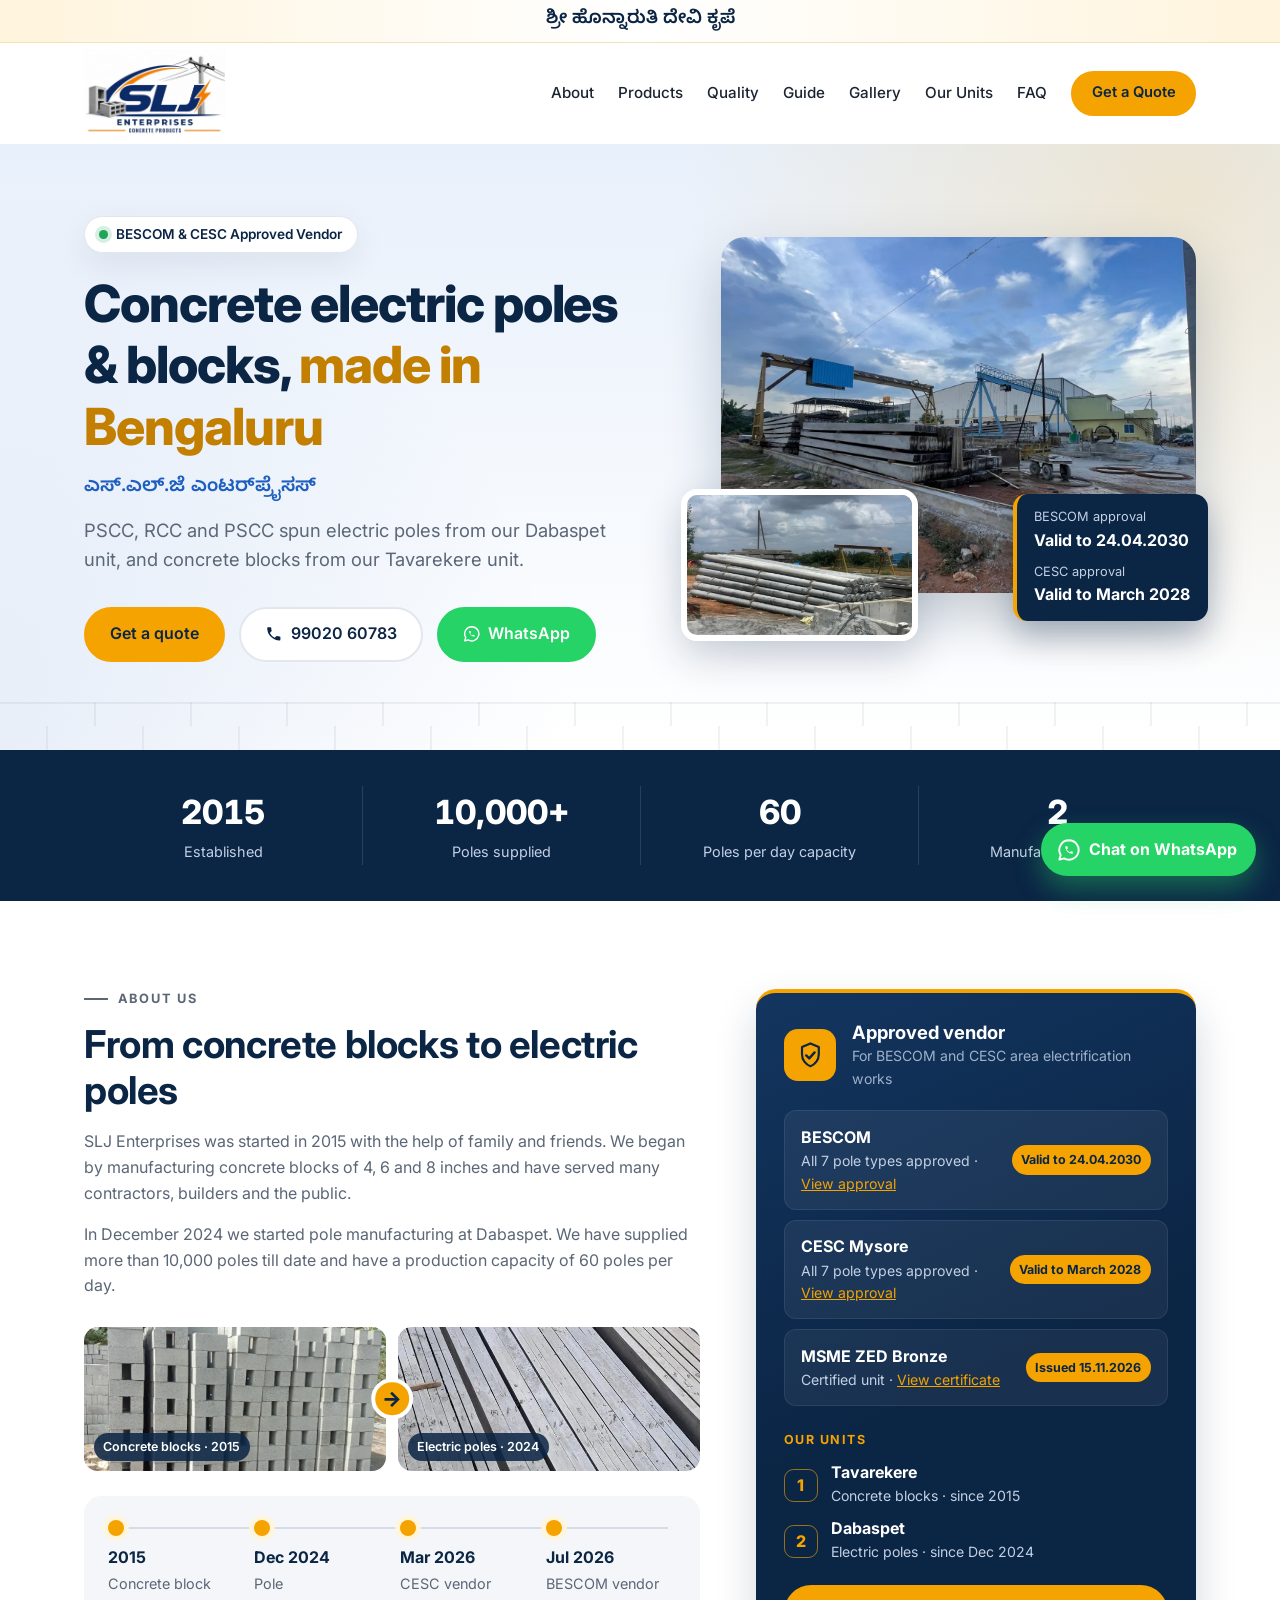
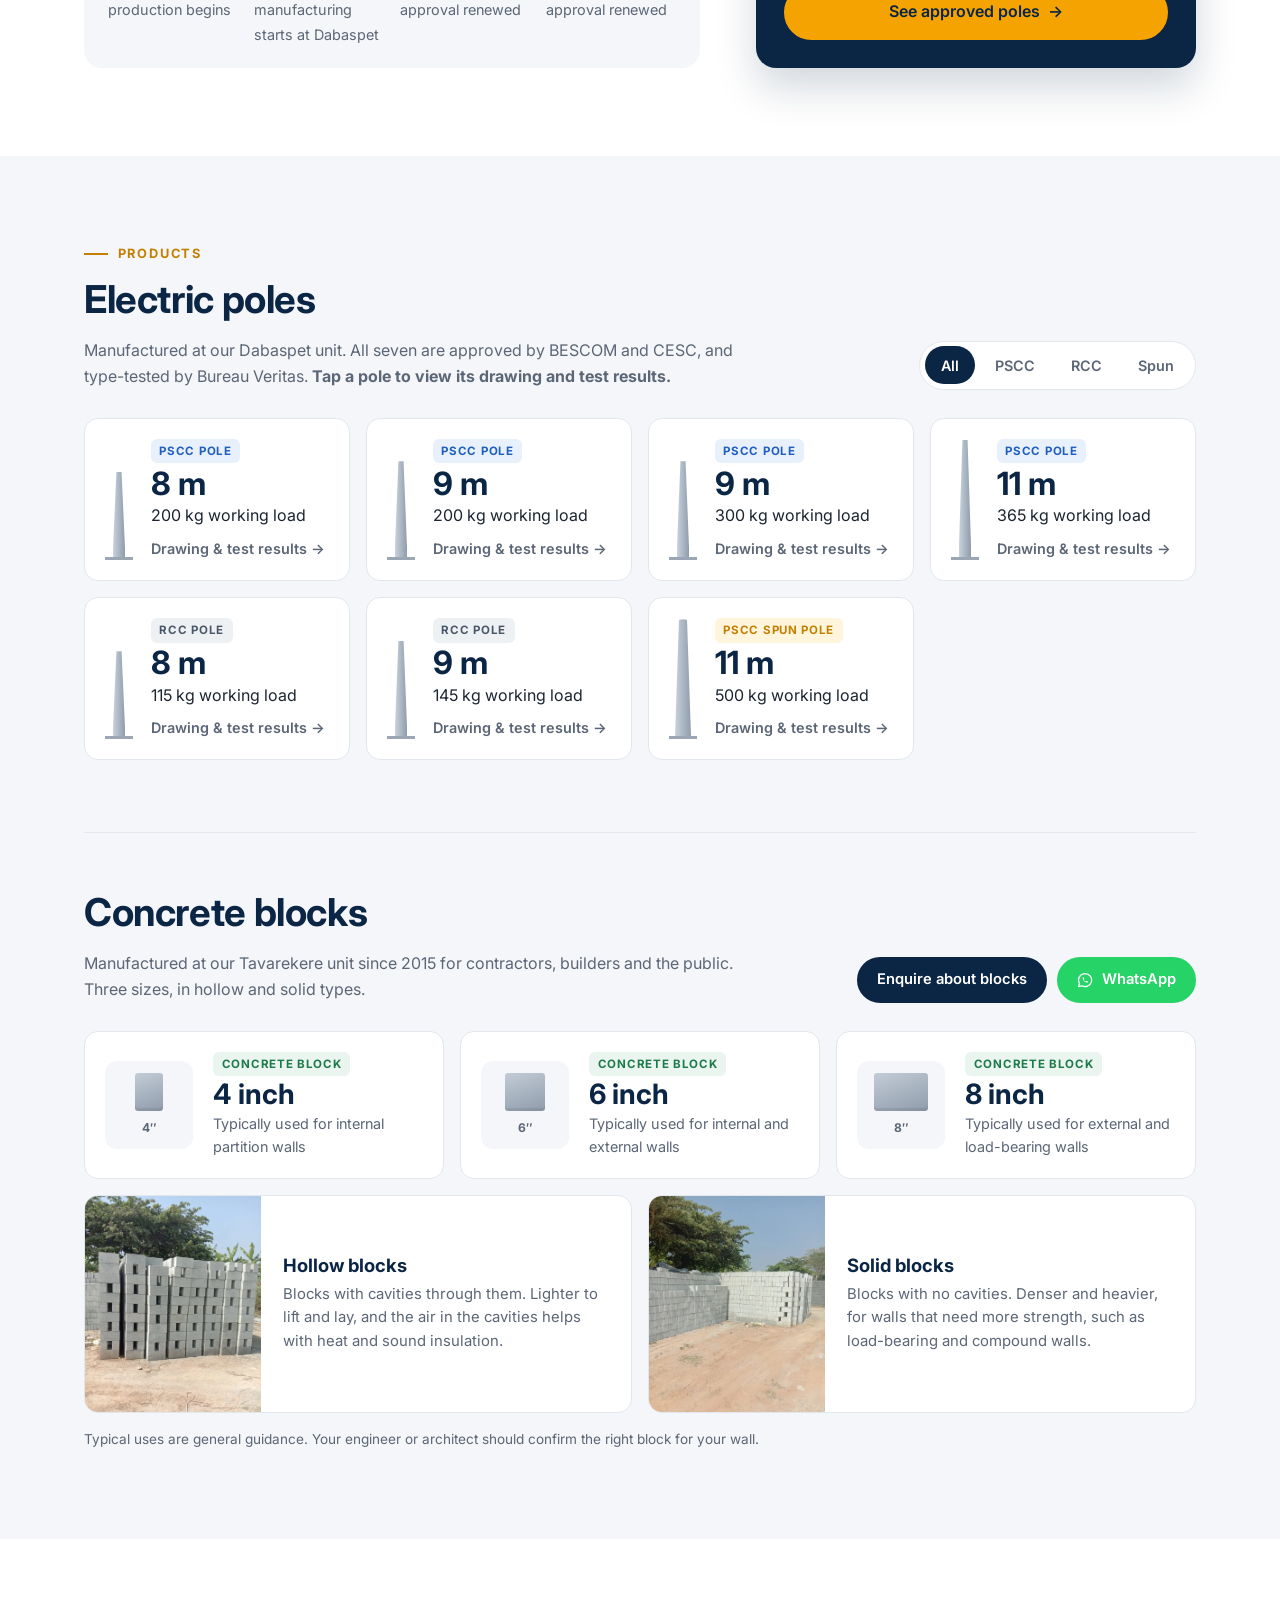
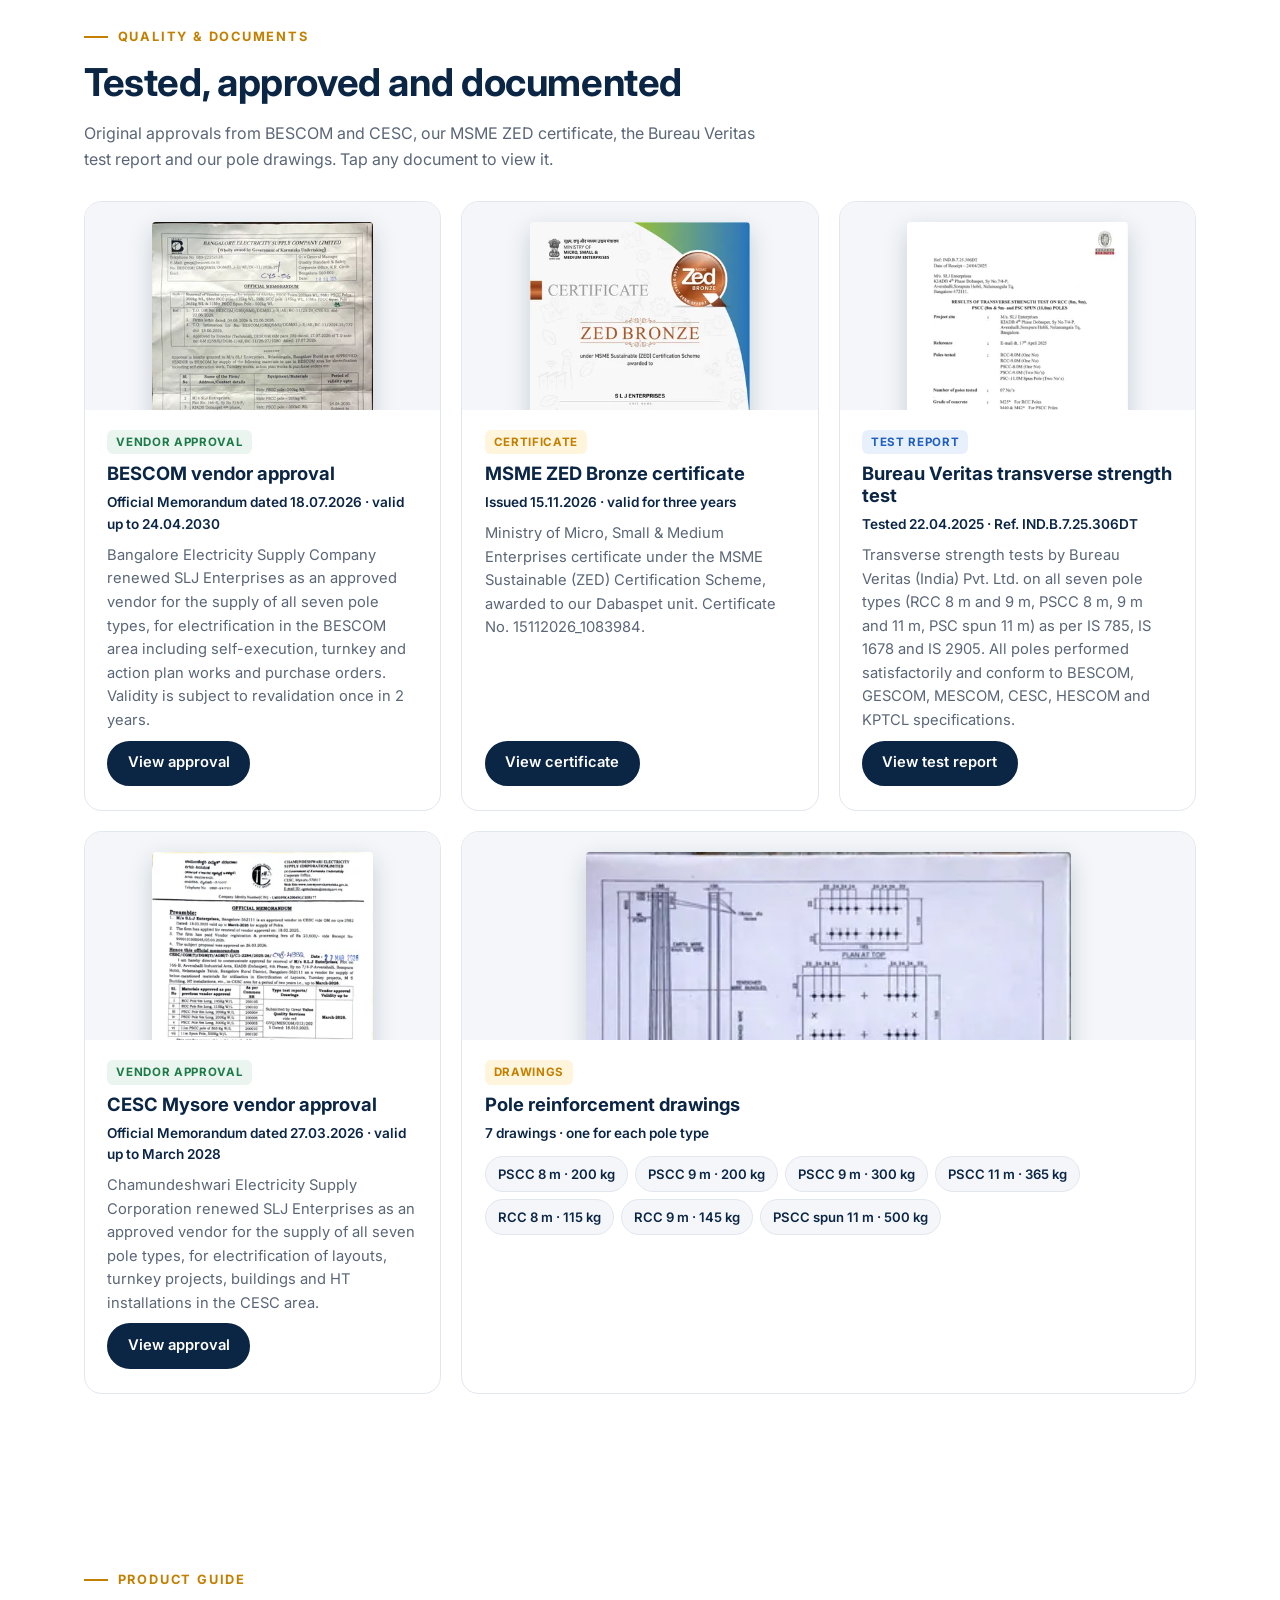
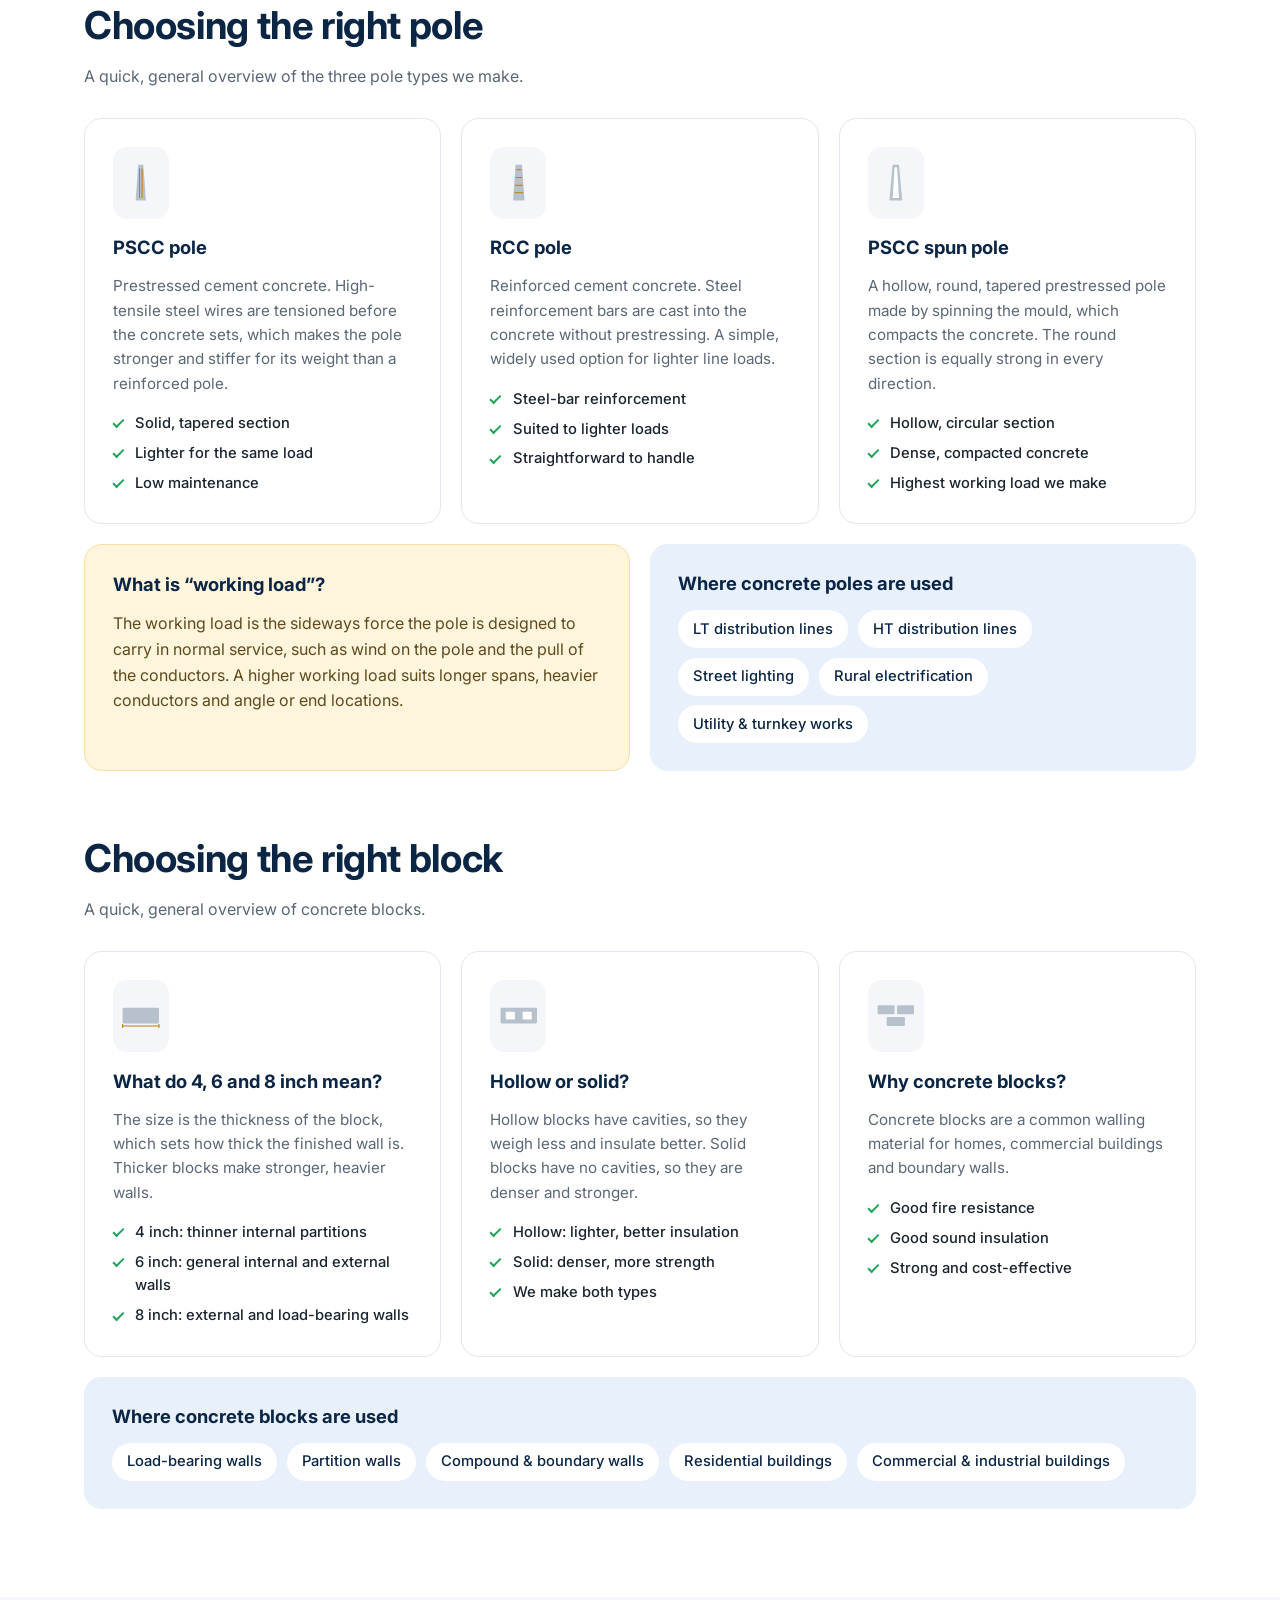
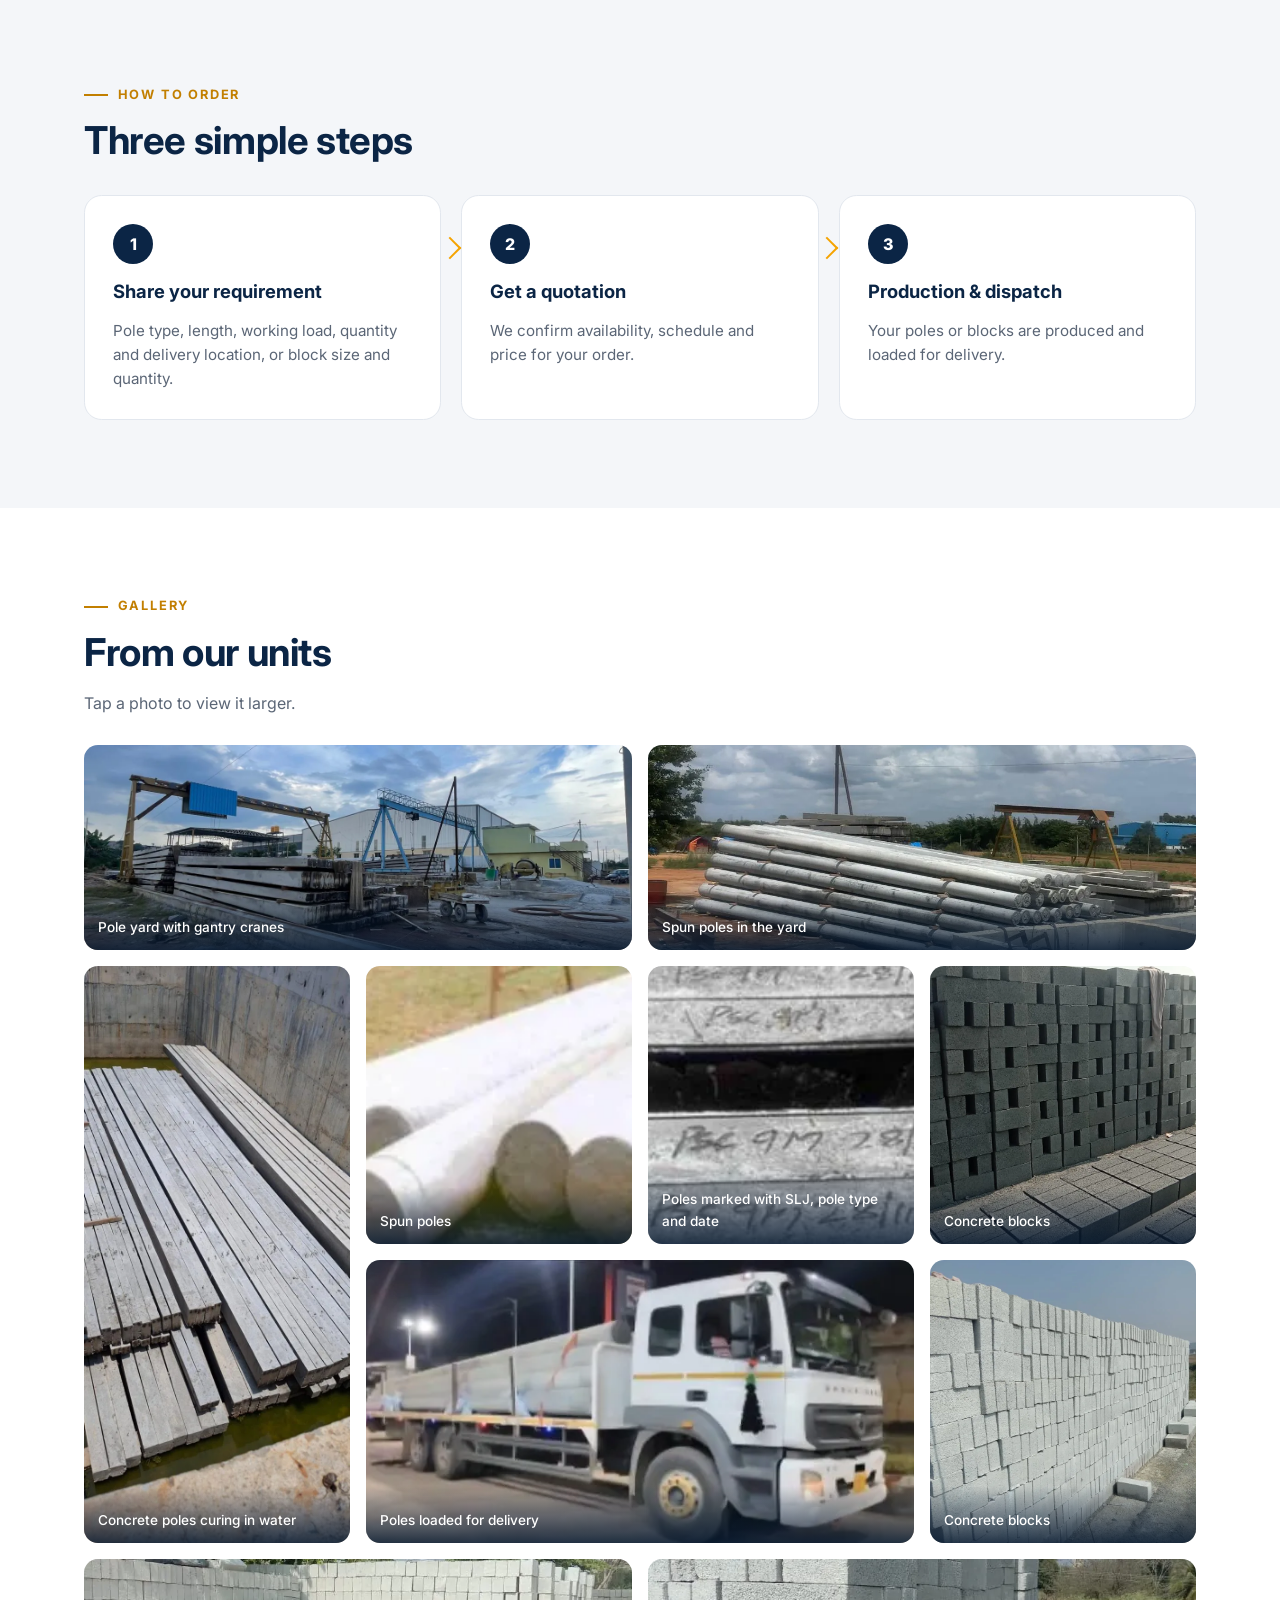
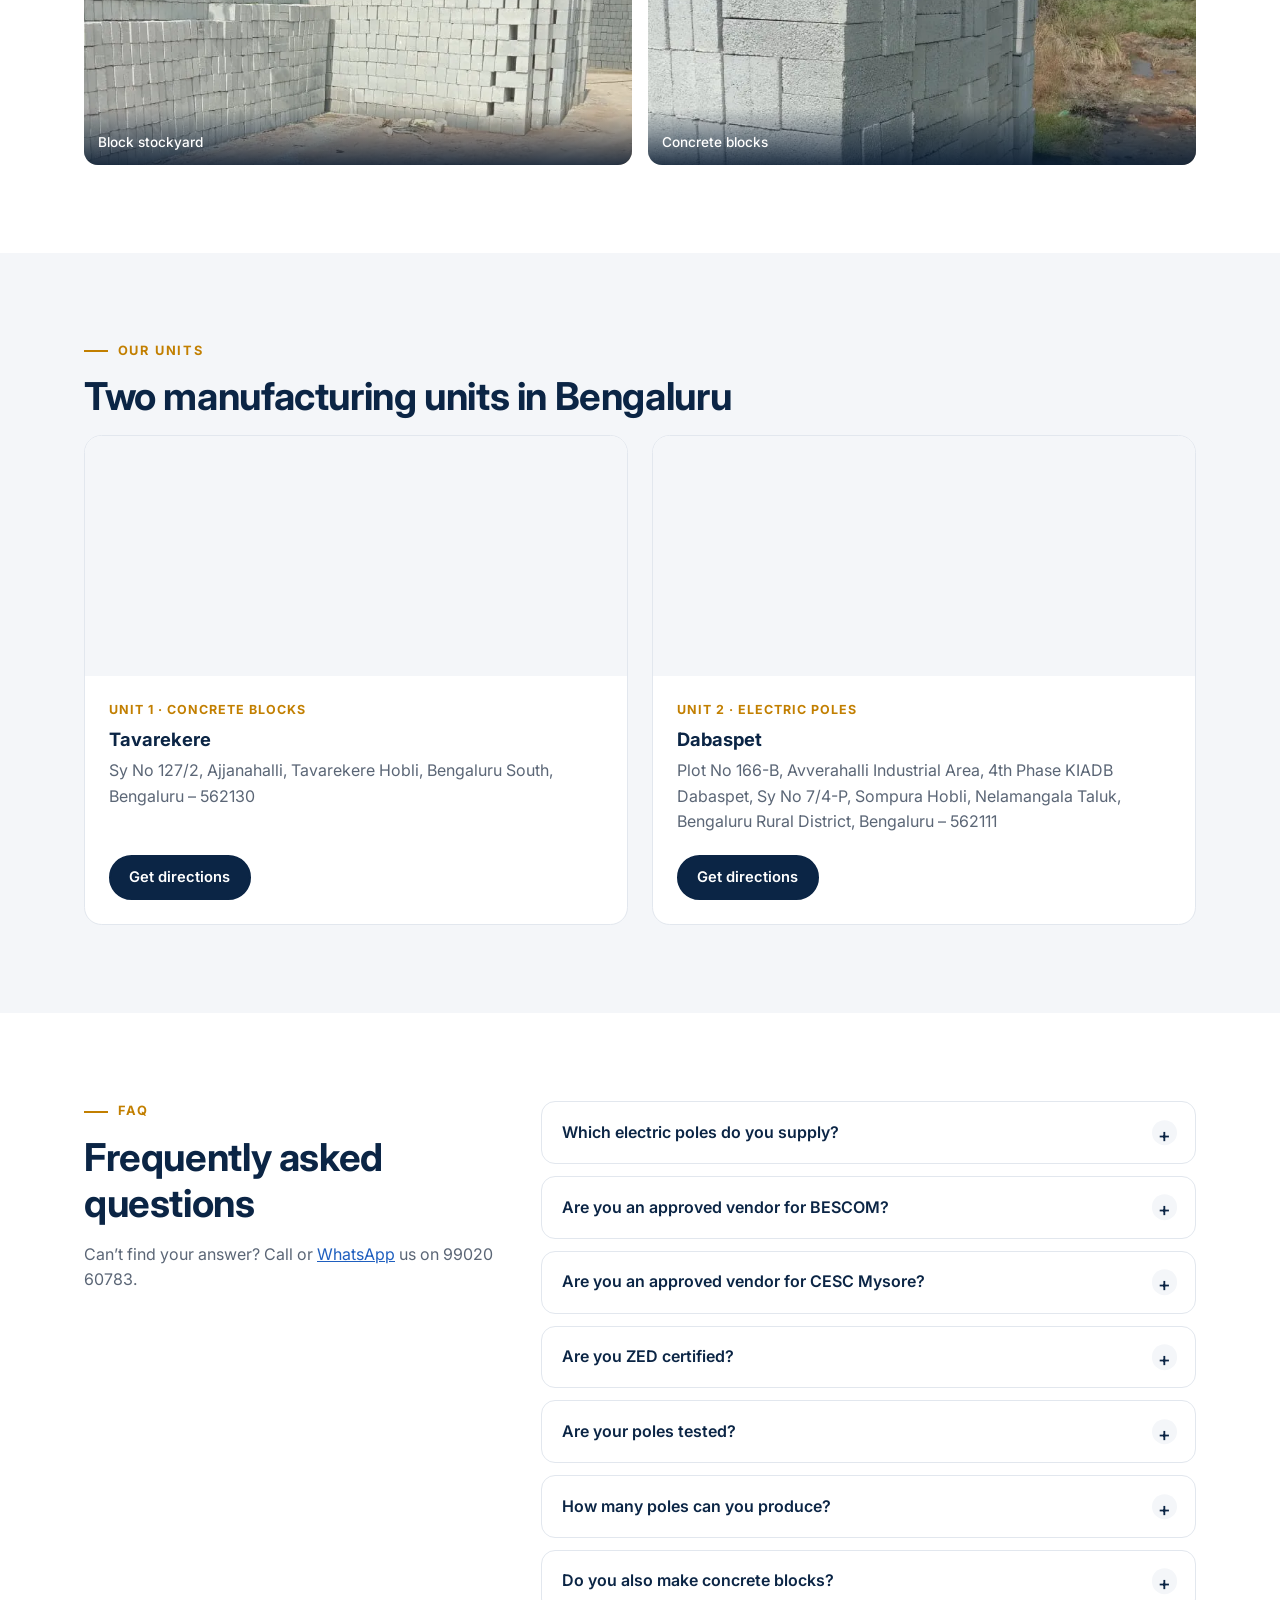
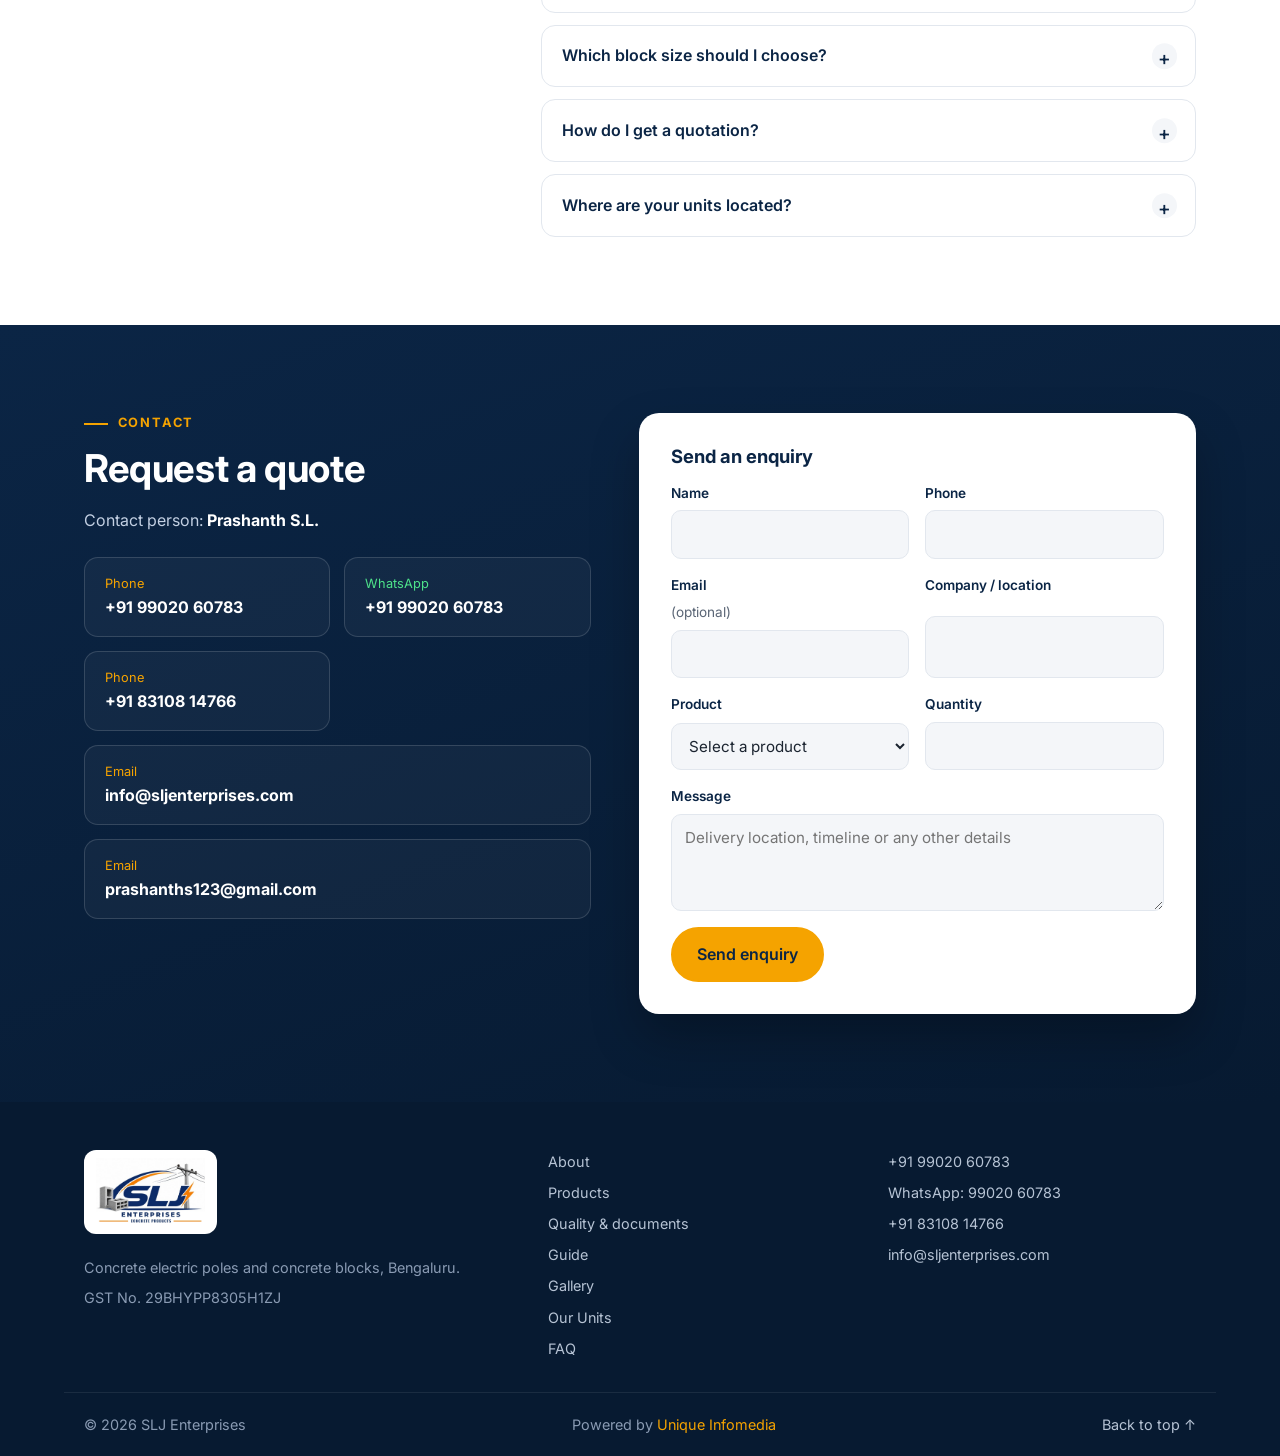
==== commit 635c1cc2: "Apply client feedback v2: BESCOM approval, ZED certificate, blessing - BESCOM vendor approval OM (18" ====
--- a/site/index.html
+++ b/site/index.html
@@ -90,6 +90,7 @@
     <symbol id="i-wa" viewBox="0 0 24 24"><path d="M12 2.3a9.7 9.7 0 0 0-8.3 14.7L2.4 21.6l4.7-1.2A9.7 9.7 0 1 0 12 2.3z" fill="none" stroke="currentColor" stroke-width="1.9" stroke-linejoin="round"/><path transform="translate(7 7) scale(0.42)" fill="currentColor" d="M6.6 10.8a15.1 15.1 0 0 0 6.6 6.6l2.2-2.2a1 1 0 0 1 1-.25 11.4 11.4 0 0 0 3.6.57 1 1 0 0 1 1 1V20a1 1 0 0 1-1 1A17 17 0 0 1 3 4a1 1 0 0 1 1-1h3.5a1 1 0 0 1 1 1c0 1.25.2 2.45.57 3.57a1 1 0 0 1-.25 1z"/></symbol>
   </svg>
   <a class="skip-link" href="#main">Skip to content</a>
+  <p class="blessing" lang="kn">ಶ್ರೀ ಹೊನ್ನಾರುತಿ ದೇವಿ ಕೃಪೆ</p>
 
   <header class="header">
     <div class="container header__inner">
@@ -199,13 +200,18 @@
           <ul class="approval-card__list">
             <li>
               <strong>BESCOM</strong>
-              <span>All 7 pole types approved</span>
+              <span>All 7 pole types approved &middot; <button type="button" class="link-btn" data-doc="bescom">View approval</button></span>
               <em>Valid to 24.04.2030</em>
             </li>
             <li>
               <strong>CESC Mysore</strong>
               <span>All 7 pole types approved &middot; <button type="button" class="link-btn" data-doc="cesc">View approval</button></span>
               <em>Valid to March 2028</em>
+            </li>
+            <li>
+              <strong>MSME ZED Bronze</strong>
+              <span>Certified unit &middot; <button type="button" class="link-btn" data-doc="zed">View certificate</button></span>
+              <em>Issued 15.11.2026</em>
             </li>
           </ul>
 
@@ -339,8 +345,32 @@
       <div class="container">
         <p class="eyebrow">Quality &amp; documents</p>
         <h2>Tested, approved and documented</h2>
-        <p class="section__intro">Original documents from Bureau Veritas, CESC and our pole drawings. Tap any document to view it.</p>
+        <p class="section__intro">Original approvals from BESCOM and CESC, our MSME ZED certificate, the Bureau Veritas test report and our pole drawings. Tap any document to view it.</p>
         <div class="docs">
+          <article class="doc-card">
+            <button type="button" class="doc-card__preview" data-doc="bescom" aria-label="View the BESCOM vendor approval">
+              <picture><source srcset="assets/img/docs/bescom-vendor-approval-2026.webp" type="image/webp"><img src="assets/img/docs/bescom-vendor-approval-2026.jpg" alt="" width="313" height="480" loading="lazy"></picture>
+            </button>
+            <div class="doc-card__body">
+              <span class="tag tag--block">Vendor approval</span>
+              <h3>BESCOM vendor approval</h3>
+              <p class="doc-card__meta">Official Memorandum dated 18.07.2026 &middot; valid up to 24.04.2030</p>
+              <p>Bangalore Electricity Supply Company renewed SLJ Enterprises as an approved vendor for the supply of all seven pole types, for electrification in the BESCOM area including self-execution, turnkey and action plan works and purchase orders. Validity is subject to revalidation once in 2 years.</p>
+              <button type="button" class="btn btn--small" data-doc="bescom">View approval</button>
+            </div>
+          </article>
+          <article class="doc-card">
+            <button type="button" class="doc-card__preview" data-doc="zed" aria-label="View the ZED Bronze certificate">
+              <picture><source srcset="assets/img/docs/zed-certificate-bronze.webp" type="image/webp"><img src="assets/img/docs/zed-certificate-bronze.jpg" alt="" width="339" height="480" loading="lazy"></picture>
+            </button>
+            <div class="doc-card__body">
+              <span class="tag tag--spun">Certificate</span>
+              <h3>MSME ZED Bronze certificate</h3>
+              <p class="doc-card__meta">Issued 15.11.2026 &middot; valid for three years</p>
+              <p>Ministry of Micro, Small &amp; Medium Enterprises certificate under the MSME Sustainable (ZED) Certification Scheme, awarded to our Dabaspet unit. Certificate No. 15112026_1083984.</p>
+              <button type="button" class="btn btn--small" data-doc="zed">View certificate</button>
+            </div>
+          </article>
           <article class="doc-card">
             <button type="button" class="doc-card__preview" data-doc="bv" aria-label="View the Bureau Veritas test report">
               <picture><source srcset="assets/img/docs/bureau-veritas-test-report.webp" type="image/webp"><img src="assets/img/docs/bureau-veritas-test-report.jpg" alt="" width="339" height="480" loading="lazy"></picture>
@@ -586,11 +616,15 @@
           </details>
           <details>
             <summary>Are you an approved vendor for BESCOM?</summary>
-            <p>Yes. SLJ Enterprises is an approved vendor to BESCOM for all seven poles above. The approval was renewed in July 2026 and is valid up to 24.04.2030, subject to revalidation.</p>
+            <p>Yes. SLJ Enterprises is an approved vendor to BESCOM for all seven poles above. The approval was renewed by Official Memorandum dated 18.07.2026 and is valid up to 24.04.2030, subject to revalidation. <button type="button" class="link-btn" data-doc="bescom">View the approval</button>.</p>
           </details>
           <details>
             <summary>Are you an approved vendor for CESC Mysore?</summary>
             <p>Yes. CESC renewed our vendor approval for all seven pole types by Official Memorandum dated 27.03.2026, valid up to March 2028. <button type="button" class="link-btn" data-doc="cesc">View the approval</button>.</p>
+          </details>
+          <details>
+            <summary>Are you ZED certified?</summary>
+            <p>Yes. Our Dabaspet unit holds the MSME ZED Bronze certificate under the MSME Sustainable (ZED) Certification Scheme, issued on 15.11.2026 and valid for three years. <button type="button" class="link-btn" data-doc="zed">View the certificate</button>.</p>
           </details>
           <details>
             <summary>Are your poles tested?</summary>
--- a/site/assets/css/style.css
+++ b/site/assets/css/style.css
@@ -20,7 +20,7 @@
   --shadow: 0 0.75rem 2rem rgba(11, 37, 69, 0.08);
   --max: 72rem;
   --gutter: 1.25rem;
-  --header-h: 5.25rem;
+  --header-h: 6.25rem;
   --section-y: 5.5rem;
 }
 
@@ -50,6 +50,9 @@
 
 .skip-link { position: absolute; left: -999px; top: 0.5rem; z-index: 100; background: var(--navy); color: #fff; padding: 0.5rem 1rem; border-radius: 0.5rem; }
 .skip-link:focus { left: 0.5rem; }
+
+/* Blessing line at the very top */
+.blessing { margin: 0; padding: 0.4rem 1rem; text-align: center; font-family: "Noto Sans Kannada", sans-serif; font-weight: 600; font-size: 1.15rem; color: var(--navy); background: linear-gradient(90deg, var(--amber-light), #fff 50%, var(--amber-light)); border-bottom: 1px solid #f3e2b8; }
 
 .eyebrow {
   font-size: 0.8rem;
@@ -101,7 +104,7 @@
 .header.is-scrolled { border-color: var(--border); box-shadow: 0 0.25rem 1.25rem rgba(11, 37, 69, 0.07); }
 .header__inner { display: flex; align-items: center; justify-content: space-between; height: var(--header-h); }
 .brand { display: flex; align-items: center; }
-.brand img { height: 4.4rem; width: auto; }
+.brand img { height: 5.5rem; width: auto; }
 .nav { display: flex; align-items: center; gap: 1.5rem; }
 .nav a:not(.btn) { position: relative; color: var(--ink); text-decoration: none; font-weight: 500; font-size: 0.95rem; padding: 0.25rem 0; }
 .nav a:not(.btn)::after { content: ""; position: absolute; left: 0; right: 100%; bottom: -0.15rem; height: 2px; background: var(--amber); transition: right 0.25s; }
@@ -419,6 +422,7 @@
 
 /* Quality & documents */
 .docs { display: grid; grid-template-columns: repeat(3, 1fr); gap: 1.25rem; }
+.doc-card--drawings { grid-column: span 2; }
 .doc-card { display: flex; flex-direction: column; background: #fff; border: 1px solid var(--border); border-radius: 1.1rem; overflow: hidden; transition: box-shadow 0.25s, transform 0.25s; }
 .doc-card:hover { box-shadow: var(--shadow); transform: translateY(-3px); }
 .doc-card__preview { display: block; padding: 1.25rem 1.25rem 0; border: 0; background: var(--bg-alt); cursor: zoom-in; height: 13rem; overflow: hidden; }
@@ -608,8 +612,8 @@
 
 /* Tablet portrait and phones */
 @media (max-width: 960px) {
-  :root { --header-h: 4.5rem; --section-y: 4rem; }
-  .brand img { height: 3.6rem; }
+  :root { --header-h: 5rem; --section-y: 4rem; }
+  .brand img { height: 4.4rem; }
   .nav-toggle { display: block; }
   .nav {
     position: absolute;
